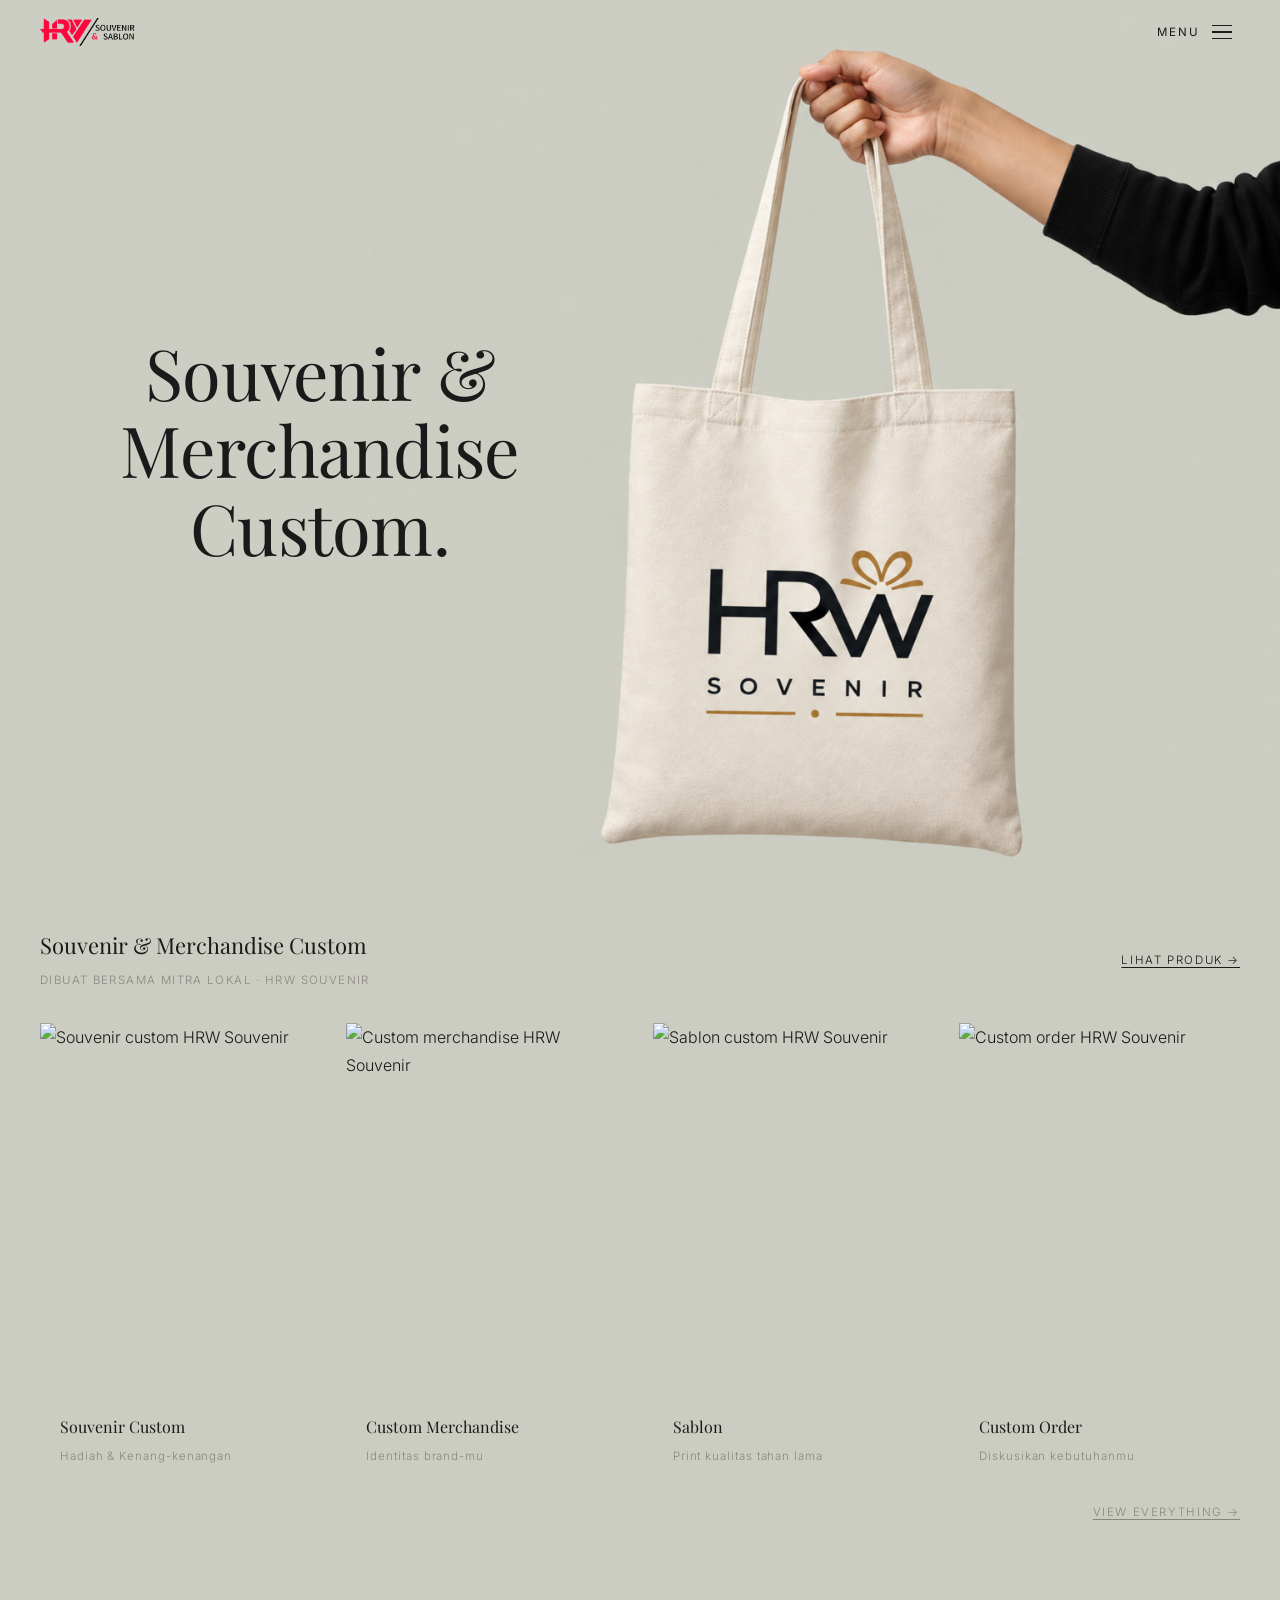
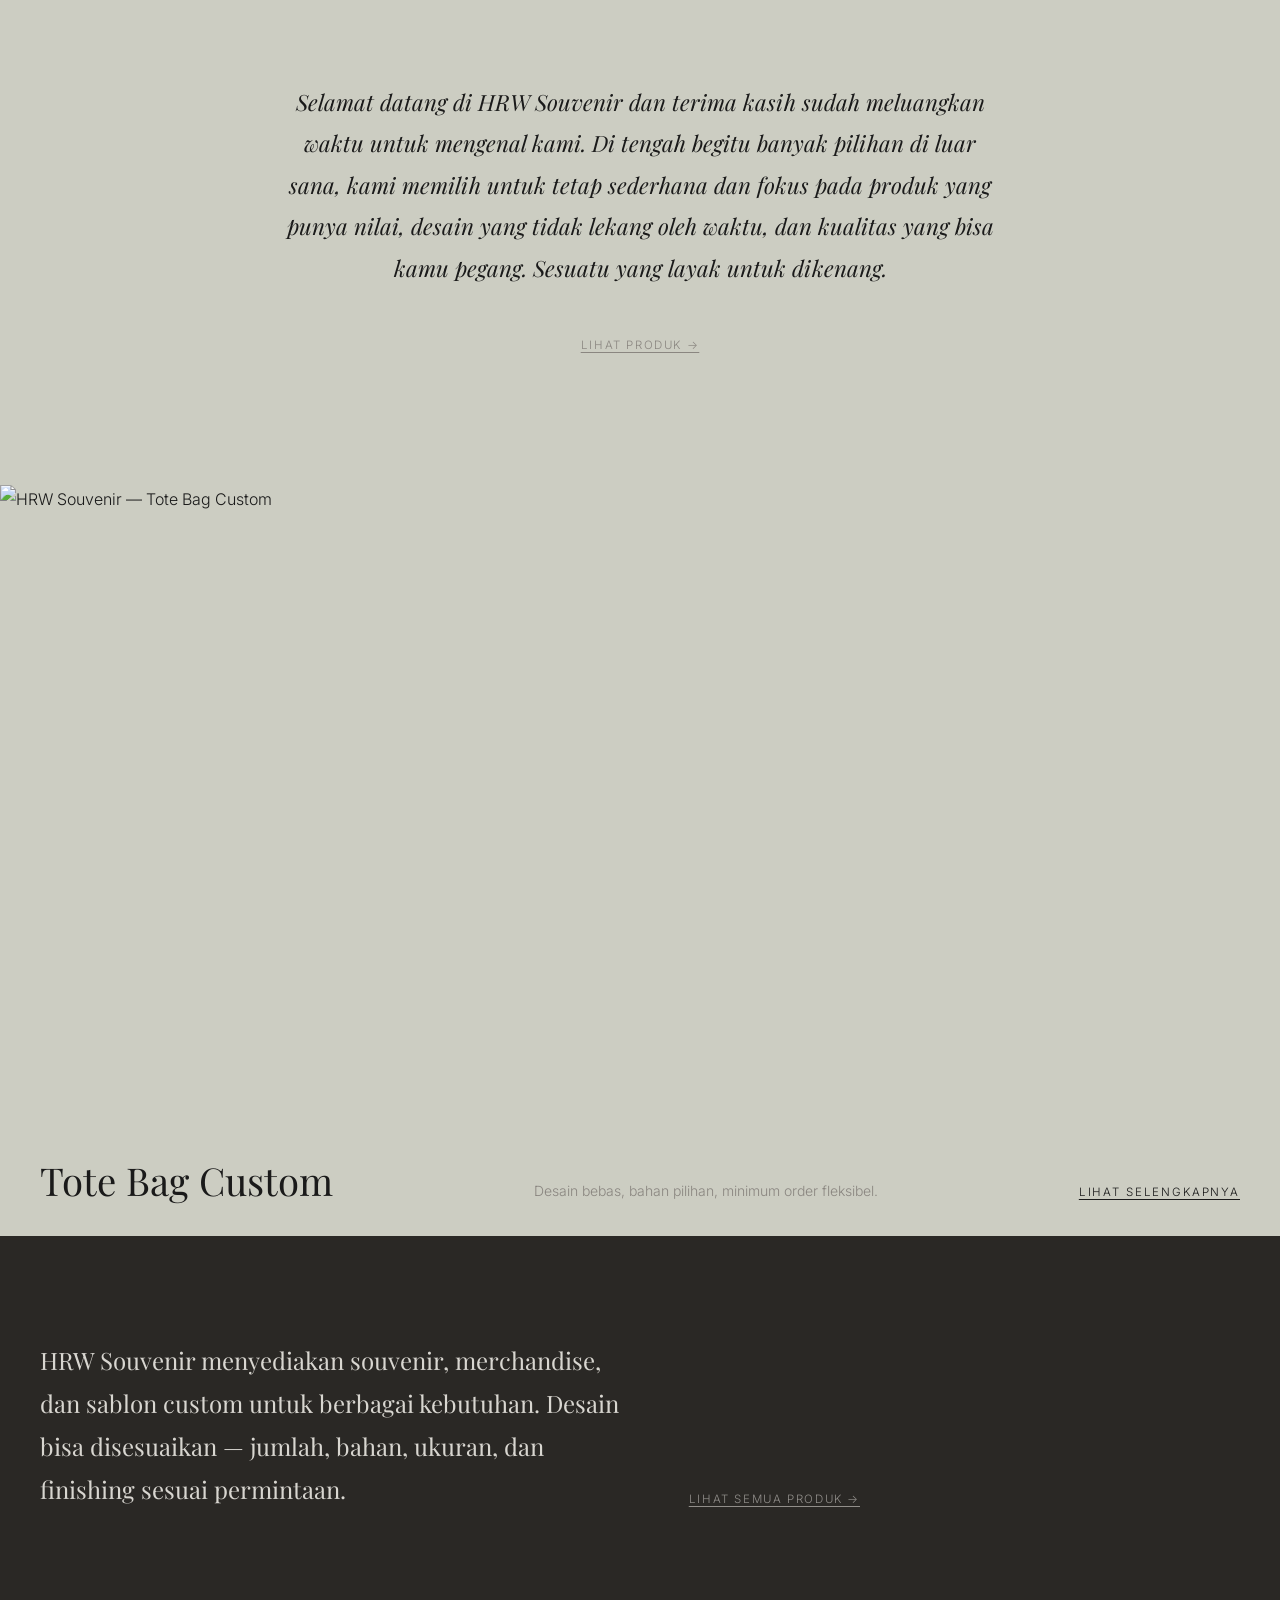
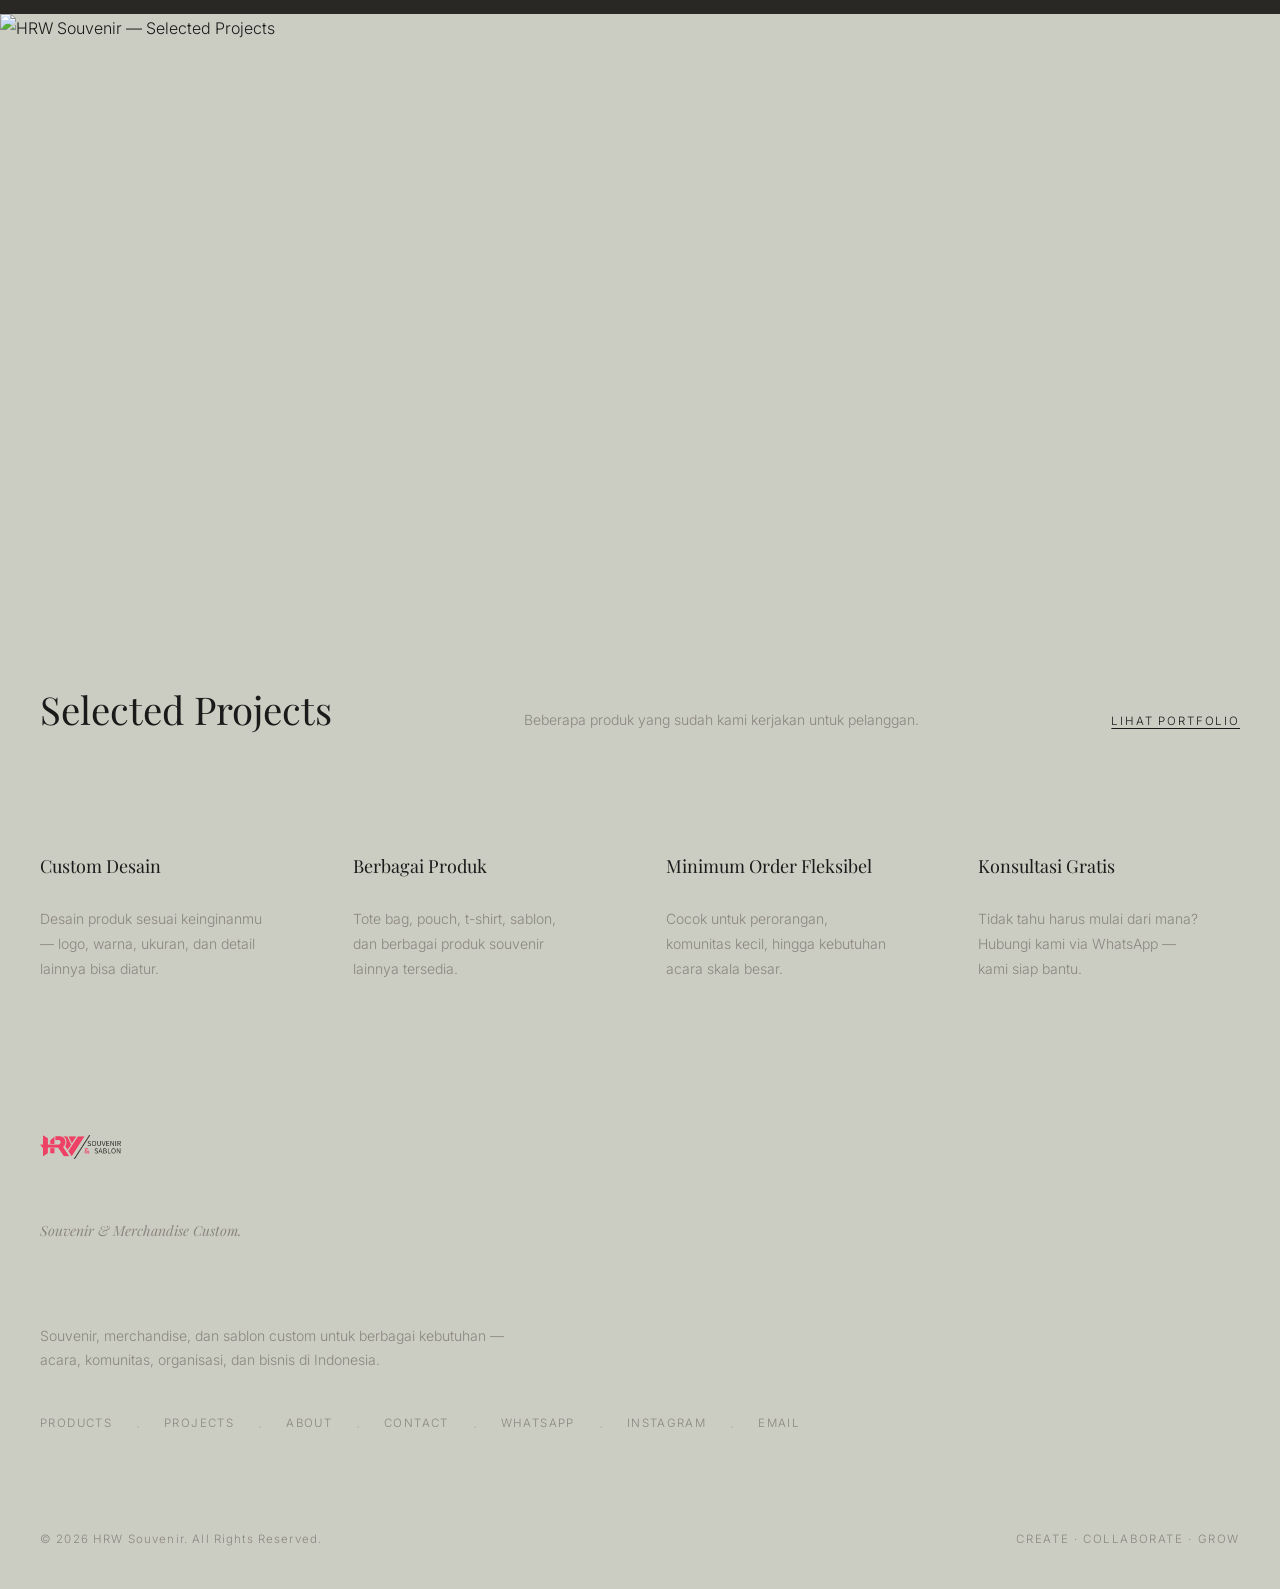
==== index.html @ 1dc8d002 "Initial commit — HRW Souvenir website" ====
﻿<!DOCTYPE html>
<html lang="id">
<head>
  <meta charset="UTF-8" />
  <meta name="viewport" content="width=device-width, initial-scale=1.0" />
  <title>HRW Souvenir — Dibuat Bersama, Untuk Setiap Cerita</title>
  <meta name="description" content="HRW Souvenir menyediakan souvenir, merchandise, dan sablon custom yang dibuat melalui kolaborasi dengan mitra lokal." />
  <meta property="og:title" content="HRW Souvenir — Dibuat Bersama, Untuk Setiap Cerita" />
  <meta property="og:description" content="Souvenir, merchandise, dan sablon custom yang dibuat melalui kolaborasi dengan mitra lokal." />
  <meta property="og:type" content="website" />
  <link rel="icon" href="./assets/images/logo/logo-lingkaran.png" type="image/png" />
  <link rel="stylesheet" href="./css/style.css" />
</head>
<body>

  <!-- NAVBAR -->
  <nav class="navbar" id="navbar">
    <div class="navbar__inner">
      <a href="./index.html" class="navbar__logo">
        <img src="./assets/images/logo/logo samping.png" alt="HRW Souvenir" />
      </a>
      <button class="navbar__toggle" id="nav-toggle" aria-label="Toggle menu">
        <span class="navbar__toggle-label">Menu</span>
        <span class="navbar__toggle-bars">
          <span></span><span></span><span></span>
        </span>
      </button>
    </div>
  </nav>

  <!-- FULLSCREEN NAV OVERLAY -->
  <div class="nav-overlay" id="nav-overlay">
    <nav class="nav-overlay__links">
      <a href="./pages/products.html" class="nav-overlay__link" data-close>Products</a>
      <a href="./pages/projects.html" class="nav-overlay__link" data-close>Projects</a>
      <a href="./pages/about.html"    class="nav-overlay__link" data-close>About</a>
      <a href="./pages/contact.html"  class="nav-overlay__link" data-close>Contact</a>
    </nav>
    <div class="nav-overlay__meta">
      <a href="https://wa.me/6281234567890" target="_blank" class="nav-overlay__meta-link">WhatsApp</a>
      <a href="https://instagram.com/hrwsouvenir" target="_blank" class="nav-overlay__meta-link">Instagram</a>
      <a href="mailto:hello@hrwsouvenir.com" class="nav-overlay__meta-link">Email</a>
    </div>
  </div>

  <!-- ============================================
       HERO — Gambar full bleed, heading di tengah-kiri vertikal
       ============================================ -->
  <section class="hg-hero">

    <!-- Gambar penuh, tidak ada overlay -->
    <div class="hg-hero__bg">
      <img
        src="./assets/images/products/banner/Instagram story - 1 (1).jpg"
        alt="HRW Souvenir"
        class="hg-hero__bg-img"
        loading="eager"
      />
    </div>

    <!-- Heading di tengah secara vertikal, posisi kiri gambar -->
    <div class="hg-hero__content">
      <h1 class="hg-hero__heading">
        Souvenir &amp;<br />Merchandise<br />Custom.
      </h1>
    </div>

  </section>

  <!-- Caption bar bawah hero -->
  <div class="hg-hero__caption">
    <div class="hg-hero__caption-left">
      <span class="hg-hero__product-name">Souvenir &amp; Merchandise Custom</span>
      <span class="hg-hero__product-sub">Dibuat bersama mitra lokal · HRW Souvenir</span>
    </div>
    <a href="./pages/products.html" class="hg-hero__cta">Lihat Produk →</a>
  </div>

  <!-- ============================================
       PRODUCT STRIP
       ============================================ -->
  <section class="hg-products">

    <a href="./pages/products.html#souvenir" class="hg-product">
      <div class="hg-product__img-wrap">
        <img src="https://images.unsplash.com/photo-1622560480605-d83c853bc5c3?w=800&q=80&auto=format&fit=crop" alt="Souvenir custom HRW Souvenir" class="hg-product__img" loading="lazy" />
      </div>
      <div class="hg-product__info">
        <span class="hg-product__name">Souvenir Custom</span>
        <span class="hg-product__meta">Hadiah &amp; Kenang-kenangan</span>
      </div>
    </a>

    <a href="./pages/products.html#merchandise" class="hg-product">
      <div class="hg-product__img-wrap">
        <img src="https://images.unsplash.com/photo-1591040092219-081ced4f2ac6?w=800&q=80&auto=format&fit=crop" alt="Custom merchandise HRW Souvenir" class="hg-product__img" loading="lazy" />
      </div>
      <div class="hg-product__info">
        <span class="hg-product__name">Custom Merchandise</span>
        <span class="hg-product__meta">Identitas brand-mu</span>
      </div>
    </a>

    <a href="./pages/products.html#sablon" class="hg-product">
      <div class="hg-product__img-wrap">
        <img src="https://images.unsplash.com/photo-1503342217505-b0a15ec3261c?w=800&q=80&auto=format&fit=crop" alt="Sablon custom HRW Souvenir" class="hg-product__img" loading="lazy" />
      </div>
      <div class="hg-product__info">
        <span class="hg-product__name">Sablon</span>
        <span class="hg-product__meta">Print kualitas tahan lama</span>
      </div>
    </a>

    <a href="./pages/products.html#custom" class="hg-product">
      <div class="hg-product__img-wrap">
        <img src="https://images.unsplash.com/photo-1607082348824-0a96f2a4b9da?w=800&q=80&auto=format&fit=crop" alt="Custom order HRW Souvenir" class="hg-product__img" loading="lazy" />
      </div>
      <div class="hg-product__info">
        <span class="hg-product__name">Custom Order</span>
        <span class="hg-product__meta">Diskusikan kebutuhanmu</span>
      </div>
    </a>

  </section>

  <div class="hg-view-all-bar">
    <a href="./pages/products.html" class="hg-view-all-link">View everything →</a>
  </div>

  <section class="hg-welcome">
    <div class="hg-welcome__inner">
      <p class="hg-welcome__text">
        Selamat datang di HRW Souvenir dan terima kasih sudah meluangkan waktu untuk mengenal kami.
        Di tengah begitu banyak pilihan di luar sana, kami memilih untuk tetap sederhana dan fokus pada
        produk yang punya nilai, desain yang tidak lekang oleh waktu, dan kualitas yang bisa kamu pegang.
        Sesuatu yang layak untuk dikenang.
      </p>
      <a href="./pages/products.html" class="hg-welcome__link">Lihat Produk →</a>
    </div>
  </section>

  <!-- ============================================
       FEATURE PRODUCT
       ============================================ -->
  <section class="hg-feature">
    <a href="./pages/products.html" class="hg-feature__link">
      <div class="hg-feature__img-wrap">
        <img src="https://images.unsplash.com/photo-1559056199-641a0ac8b55e?w=1800&q=80&auto=format&fit=crop" alt="HRW Souvenir — Tote Bag Custom" class="hg-feature__img" loading="lazy" />
      </div>
      <div class="hg-feature__body">
        <h2 class="hg-feature__heading">Tote Bag Custom</h2>
        <p class="hg-feature__desc">Desain bebas, bahan pilihan, minimum order fleksibel.</p>
        <span class="hg-feature__cta">LIHAT SELENGKAPNYA</span>
      </div>
    </a>
  </section>

  <!-- ============================================
       BRAND STATEMENT
       ============================================ -->
  <section class="hg-statement">
    <div class="hg-statement__inner">
      <p class="hg-statement__text">
        HRW Souvenir menyediakan souvenir, merchandise, dan sablon custom untuk berbagai kebutuhan.
        Desain bisa disesuaikan — jumlah, bahan, ukuran, dan finishing sesuai permintaan.
      </p>
      <a href="./pages/products.html" class="hg-statement__link">Lihat semua produk →</a>
    </div>
  </section>

  <!-- ============================================
       SECOND FEATURE
       ============================================ -->
  <section class="hg-feature hg-feature--alt">
    <a href="./pages/projects.html" class="hg-feature__link">
      <div class="hg-feature__img-wrap">
        <img src="https://images.unsplash.com/photo-1558618666-fcd25c85cd64?w=1800&q=80&auto=format&fit=crop" alt="HRW Souvenir — Selected Projects" class="hg-feature__img" loading="lazy" />
      </div>
      <div class="hg-feature__body">
        <h2 class="hg-feature__heading">Selected Projects</h2>
        <p class="hg-feature__desc">Beberapa produk yang sudah kami kerjakan untuk pelanggan.</p>
        <span class="hg-feature__cta">LIHAT PORTFOLIO</span>
      </div>
    </a>
  </section>

  <!-- ============================================
       TRUST BAR
       ============================================ -->
  <div class="hg-trust">
    <div class="hg-trust__inner">
      <div class="hg-trust__item">
        <p class="hg-trust__title">Custom Desain</p>
        <p class="hg-trust__desc">Desain produk sesuai keinginanmu — logo, warna, ukuran, dan detail lainnya bisa diatur.</p>
      </div>
      <div class="hg-trust__item">
        <p class="hg-trust__title">Berbagai Produk</p>
        <p class="hg-trust__desc">Tote bag, pouch, t-shirt, sablon, dan berbagai produk souvenir lainnya tersedia.</p>
      </div>
      <div class="hg-trust__item">
        <p class="hg-trust__title">Minimum Order Fleksibel</p>
        <p class="hg-trust__desc">Cocok untuk perorangan, komunitas kecil, hingga kebutuhan acara skala besar.</p>
      </div>
      <div class="hg-trust__item">
        <p class="hg-trust__title">Konsultasi Gratis</p>
        <p class="hg-trust__desc">Tidak tahu harus mulai dari mana? Hubungi kami via WhatsApp — kami siap bantu.</p>
      </div>
    </div>
  </div>

  <!-- ============================================
       FOOTER
       ============================================ -->
  <footer class="footer" id="contact">
    <div class="footer__inner">
      <div class="footer__logo">
        <img src="./assets/images/logo/logo samping.png" alt="HRW Souvenir" />
      </div>
      <p class="footer__tagline">Souvenir &amp; Merchandise Custom.</p>
      <p class="footer__desc">Souvenir, merchandise, dan sablon custom untuk berbagai kebutuhan — acara, komunitas, organisasi, dan bisnis di Indonesia.</p>
      <div class="footer__links">
        <a href="./pages/products.html" class="footer__link">Products</a>
        <span class="footer__sep">·</span>
        <a href="./pages/projects.html" class="footer__link">Projects</a>
        <span class="footer__sep">·</span>
        <a href="./pages/about.html" class="footer__link">About</a>
        <span class="footer__sep">·</span>
        <a href="./pages/contact.html" class="footer__link">Contact</a>
        <span class="footer__sep">·</span>
        <a href="https://wa.me/6281234567890" target="_blank" class="footer__link">WhatsApp</a>
        <span class="footer__sep">·</span>
        <a href="https://instagram.com/hrwsouvenir" target="_blank" class="footer__link">Instagram</a>
        <span class="footer__sep">·</span>
        <a href="mailto:hello@hrwsouvenir.com" class="footer__link">Email</a>
      </div>
      <div class="footer__bottom">
        <p class="footer__copy">© <span id="footer-year">2026</span> HRW Souvenir. All Rights Reserved.</p>
        <p class="footer__essence">Create · Collaborate · Grow</p>
      </div>
    </div>
  </footer>

  <script src="./js/main.js"></script>
</body>
</html>
---- css/style.css ----
﻿/* ============================================
   HRW SOUVENIR — Design System v2.0
   Hardgraft-inspired: Quiet · Editorial · Artisan
   ============================================ */

@import url('https://fonts.googleapis.com/css2?family=Playfair+Display:ital,wght@0,400;0,500;0,600;0,700;1,400;1,500&family=Inter:wght@300;400;500&display=swap');

/* --- Design Tokens --- */
:root {
  --color-bg:        #CCCDC2;
  --color-bg-white:  #CCCDC2;
  --color-dark:      #1A1A1A;
  --color-dark-warm: #2A2825;
  --color-text:      #1A1A1A;
  --color-muted:     #8A8680;
  --color-border:    rgba(26,26,26,0.08);
  --color-border-md: rgba(26,26,26,0.15);
  --color-accent:    #C4A882;

  --font-serif: 'Playfair Display', Georgia, serif;
  --font-sans:  'Inter', system-ui, sans-serif;

  --text-xs:   0.72rem;
  --text-sm:   0.875rem;
  --text-base: 1rem;
  --text-md:   1.125rem;
  --text-lg:   1.375rem;
  --text-xl:   1.75rem;
  --text-2xl:  2.25rem;
  --text-3xl:  3rem;
  --text-4xl:  4rem;
  --text-5xl:  5.5rem;

  --space-2:  0.5rem;
  --space-3:  0.75rem;
  --space-4:  1rem;
  --space-5:  1.25rem;
  --space-6:  1.5rem;
  --space-8:  2rem;
  --space-10: 2.5rem;
  --space-12: 3rem;
  --space-16: 4rem;
  --space-20: 5rem;
  --space-24: 6rem;
  --space-32: 8rem;
  --space-40: 10rem;

  --container: 1280px;
  --container-narrow: 680px;
  --pad: clamp(1.25rem, 4vw, 2.5rem);

  --ease-out: cubic-bezier(0.25, 0.46, 0.45, 0.94);
  --navbar-h: 64px;
}

/* --- Reset --- */
*, *::before, *::after { margin:0; padding:0; box-sizing:border-box; }

html {
  font-size: 16px;
  scroll-behavior: smooth;
  -webkit-font-smoothing: antialiased;
  -moz-osx-font-smoothing: grayscale;
}

body {
  font-family: var(--font-sans);
  font-weight: 300;
  color: var(--color-text);
  background: var(--color-bg);
  line-height: 1.75;
  overflow-x: hidden;
}

img { max-width:100%; height:auto; display:block; }
a   { text-decoration:none; color:inherit; }
button { font-family:var(--font-sans); cursor:pointer; border:none; background:none; outline:none; }
ul,ol { list-style:none; }

/* ============================================
   NAVBAR
   ============================================ */
.navbar {
  position: fixed;
  top: 0; left: 0; right: 0;
  height: var(--navbar-h);
  z-index: 1000;
  display: flex;
  align-items: center;
  padding: 0 var(--pad);
  mix-blend-mode: normal;
}

.navbar__inner {
  display: flex;
  align-items: center;
  justify-content: space-between;
  width: 100%;
  max-width: var(--container);
  margin: 0 auto;
}

.navbar__logo img {
  height: 28px;
  width: auto;
  display: block;
}

/* right side: menu toggle text */
.navbar__toggle {
  font-family: var(--font-sans);
  font-size: var(--text-xs);
  font-weight: 400;
  letter-spacing: 0.18em;
  text-transform: uppercase;
  color: var(--color-dark);
  display: flex;
  align-items: center;
  gap: var(--space-3);
  cursor: pointer;
  background: none;
  border: none;
  padding: var(--space-2);
  transition: opacity 0.2s ease;
}
.navbar__toggle:hover { opacity: 0.55; }

.navbar__toggle-bars {
  display: flex;
  flex-direction: column;
  gap: 5px;
}
.navbar__toggle-bars span {
  display: block;
  width: 20px;
  height: 1.5px;
  background: var(--color-dark);
  transition: transform 0.35s var(--ease-out), opacity 0.25s ease;
  transform-origin: center;
}
.navbar__toggle.is-active .navbar__toggle-bars span:nth-child(1) {
  transform: translateY(6.5px) rotate(45deg);
}
.navbar__toggle.is-active .navbar__toggle-bars span:nth-child(2) {
  opacity: 0;
}
.navbar__toggle.is-active .navbar__toggle-bars span:nth-child(3) {
  transform: translateY(-6.5px) rotate(-45deg);
}

/* ============================================
   FULLSCREEN MENU OVERLAY
   ============================================ */
.nav-overlay {
  position: fixed;
  inset: 0;
  background: var(--color-bg);
  z-index: 999;
  display: flex;
  flex-direction: column;
  align-items: flex-start;
  justify-content: center;
  padding: var(--space-32) var(--pad);
  opacity: 0;
  pointer-events: none;
  transition: opacity 0.4s var(--ease-out);
}
.nav-overlay.is-open {
  opacity: 1;
  pointer-events: all;
}

.nav-overlay__links {
  display: flex;
  flex-direction: column;
  gap: var(--space-6);
  margin-bottom: var(--space-16);
}

.nav-overlay__link {
  font-family: var(--font-serif);
  font-size: clamp(2rem, 5vw, 3.5rem);
  font-weight: 400;
  color: var(--color-dark);
  line-height: 1.1;
  transition: opacity 0.2s ease;
}
.nav-overlay__link:hover { opacity: 0.45; }

.nav-overlay__meta {
  display: flex;
  gap: var(--space-8);
}
.nav-overlay__meta-link {
  font-size: var(--text-xs);
  letter-spacing: 0.12em;
  text-transform: uppercase;
  color: var(--color-muted);
  transition: color 0.2s ease;
}
.nav-overlay__meta-link:hover { color: var(--color-dark); }

/* ============================================
   HERO
   ============================================ */
.hero {
  position: relative;
  width: 100%;
  padding-top: var(--navbar-h);
}

.hero__media {
  position: relative;
  width: 100%;
  height: calc(100vh - var(--navbar-h));
  min-height: 520px;
  overflow: hidden;
}

.hero__video,
.hero__img {
  width: 100%;
  height: 100%;
  object-fit: cover;
  object-position: center;
  display: block;
}

/* caption row below image */
.hero__caption {
  display: flex;
  align-items: baseline;
  justify-content: space-between;
  padding: var(--space-5) var(--pad) var(--space-6);
  border-bottom: 1px solid var(--color-border);
}

.hero__caption-left {
  display: flex;
  flex-direction: column;
  gap: var(--space-2);
}

.hero__product-name {
  font-family: var(--font-serif);
  font-size: var(--text-lg);
  font-weight: 400;
  color: var(--color-dark);
  line-height: 1.2;
}

.hero__product-sub {
  font-size: var(--text-xs);
  letter-spacing: 0.14em;
  text-transform: uppercase;
  color: var(--color-muted);
}

.hero__caption-right {
  font-size: var(--text-xs);
  letter-spacing: 0.12em;
  text-transform: uppercase;
  color: var(--color-muted);
}

.hero__scroll {
  display: flex;
  align-items: center;
  gap: var(--space-3);
  padding: var(--space-5) var(--pad);
  font-size: var(--text-xs);
  letter-spacing: 0.14em;
  text-transform: uppercase;
  color: var(--color-muted);
}

.hero__scroll-line {
  display: block;
  width: 40px;
  height: 1px;
  background: var(--color-muted);
}

/* ============================================
   BRAND INTRO
   ============================================ */
.brand-intro {
  padding: clamp(5rem, 12vw, 10rem) var(--pad);
  background: var(--color-bg);
}

.brand-intro__inner {
  max-width: var(--container-narrow);
  margin: 0 auto;
  text-align: center;
}

.brand-intro__quote {
  font-family: var(--font-serif);
  font-style: italic;
  font-size: clamp(1.25rem, 2.5vw, 1.75rem);
  font-weight: 400;
  color: var(--color-dark);
  line-height: 1.7;
  margin-bottom: var(--space-10);
}

.brand-intro__source {
  font-size: var(--text-xs);
  letter-spacing: 0.16em;
  text-transform: uppercase;
  color: var(--color-muted);
}

/* ============================================
   WORKS — EDITORIAL PRODUCT GRID
   ============================================ */
.works {
  background: var(--color-bg);
}

.works__header {
  padding: 0 var(--pad) var(--space-12);
  display: flex;
  align-items: baseline;
  justify-content: space-between;
  
  margin-bottom: var(--space-2);
}

.works__label {
  font-size: var(--text-xs);
  letter-spacing: 0.16em;
  text-transform: uppercase;
  color: var(--color-muted);
}

.works__count {
  font-size: var(--text-xs);
  letter-spacing: 0.1em;
  color: var(--color-muted);
}

/* Full-bleed single item */
.works__item--full {
  position: relative;
  width: 100%;
  overflow: hidden;
}

.works__item--full .works__img-wrap {
  width: 100%;
  aspect-ratio: 16 / 9;
  overflow: hidden;
}

/* Asymmetric 2-col */
.works__split {
  display: grid;
  grid-template-columns: 3fr 2fr;
  border-top: 1px solid var(--color-border);
}

.works__split--reverse {
  grid-template-columns: 2fr 3fr;
}

.works__item--col {
  position: relative;
  overflow: hidden;
  border-right: 1px solid var(--color-border);
}
.works__item--col:last-child { border-right: none; }

.works__item--col .works__img-wrap {
  width: 100%;
  aspect-ratio: 4 / 5;
  overflow: hidden;
}

.works__img {
  width: 100%;
  height: 100%;
  object-fit: cover;
  transition: transform 0.7s var(--ease-out);
}

.works__item--full:hover .works__img,
.works__item--col:hover .works__img {
  transform: scale(1.02);
}

.works__info {
  padding: var(--space-5) var(--pad) var(--space-8);
  display: flex;
  align-items: baseline;
  justify-content: space-between;
  
}

.works__name {
  font-family: var(--font-serif);
  font-size: var(--text-md);
  font-weight: 400;
  color: var(--color-dark);
}

.works__category {
  font-size: var(--text-xs);
  letter-spacing: 0.12em;
  text-transform: uppercase;
  color: var(--color-muted);
}

/* ============================================
   TOGETHER — FULL BLEED STORY
   ============================================ */
.together {
  background: var(--color-bg-white);
}

.together__image {
  width: 100%;
  aspect-ratio: 21 / 9;
  overflow: hidden;
}
.together__image img {
  width: 100%;
  height: 100%;
  object-fit: cover;
}

.together__body {
  padding: clamp(4rem, 8vw, 7rem) var(--pad);
  max-width: 680px;
}

.together__eyebrow {
  font-size: var(--text-xs);
  letter-spacing: 0.16em;
  text-transform: uppercase;
  color: var(--color-muted);
  margin-bottom: var(--space-8);
}

.together__heading {
  font-family: var(--font-serif);
  font-size: clamp(1.75rem, 3.5vw, 2.75rem);
  font-weight: 400;
  line-height: 1.2;
  margin-bottom: var(--space-3);
  color: var(--color-dark);
}

.together__subheading {
  font-family: var(--font-serif);
  font-style: italic;
  font-size: var(--text-lg);
  font-weight: 400;
  color: var(--color-muted);
  margin-bottom: var(--space-8);
}

.together__copy {
  font-size: var(--text-base);
  color: var(--color-muted);
  line-height: 1.85;
  margin-bottom: var(--space-8);
  max-width: 560px;
}

.together__quote {
  font-family: var(--font-serif);
  font-style: italic;
  font-size: var(--text-md);
  color: var(--color-dark);
  padding-left: var(--space-6);
  border-left: 1px solid var(--color-border-md);
}

/* ============================================
   SERVICES
   ============================================ */
.services {
  background: var(--color-bg);
  padding: clamp(4rem, 8vw, 7rem) var(--pad);
}

.services__header {
  margin-bottom: var(--space-16);
}

.services__eyebrow {
  font-size: var(--text-xs);
  letter-spacing: 0.16em;
  text-transform: uppercase;
  color: var(--color-muted);
  margin-bottom: var(--space-5);
  display: block;
}

.services__heading {
  font-family: var(--font-serif);
  font-size: clamp(1.5rem, 3vw, 2.25rem);
  font-weight: 400;
  color: var(--color-dark);
}

.services__list {
  display: grid;
  grid-template-columns: 1fr 1fr;
  border-top: 1px solid var(--color-border);
}

.service-item {
  padding: var(--space-10) var(--space-8);
  border-bottom: 1px solid var(--color-border);
  border-right: 1px solid var(--color-border);
  transition: background 0.3s ease;
  cursor: default;
}
.service-item:nth-child(even) { border-right: none; }
.service-item:hover { background: var(--color-bg-white); }

.service-item__num {
  font-size: var(--text-xs);
  letter-spacing: 0.1em;
  color: var(--color-muted);
  margin-bottom: var(--space-6);
}

.service-item__name {
  font-family: var(--font-serif);
  font-size: var(--text-xl);
  font-weight: 400;
  color: var(--color-dark);
  margin-bottom: var(--space-4);
  line-height: 1.2;
}

.service-item__desc {
  font-size: var(--text-sm);
  color: var(--color-muted);
  line-height: 1.8;
  margin-bottom: var(--space-8);
  max-width: 340px;
}

.service-item__link {
  font-size: var(--text-xs);
  letter-spacing: 0.12em;
  text-transform: uppercase;
  color: var(--color-dark);
  display: inline-flex;
  align-items: center;
  gap: var(--space-3);
  border-bottom: 1px solid var(--color-border-md);
  padding-bottom: 2px;
  transition: opacity 0.2s ease;
}
.service-item__link:hover { opacity: 0.5; }

/* ============================================
   PROCESS
   ============================================ */
.process {
  background: var(--color-dark-warm);
  padding: clamp(4rem, 8vw, 7rem) var(--pad);
}

.process__eyebrow {
  font-size: var(--text-xs);
  letter-spacing: 0.16em;
  text-transform: uppercase;
  color: rgba(255,255,255,0.35);
  display: block;
  margin-bottom: var(--space-12);
}

.process__steps {
  display: flex;
  align-items: baseline;
  gap: var(--space-4);
  flex-wrap: wrap;
}

.process__step {
  display: flex;
  align-items: baseline;
  gap: var(--space-3);
  color: rgba(255,255,255,0.9);
}

.process__step-name {
  font-family: var(--font-serif);
  font-size: clamp(1rem, 2.5vw, 1.5rem);
  font-weight: 400;
}

.process__step-num {
  font-size: var(--text-xs);
  color: rgba(255,255,255,0.35);
  letter-spacing: 0.08em;
}

.process__sep {
  color: rgba(255,255,255,0.2);
  font-size: var(--text-md);
  line-height: 1;
  flex-shrink: 0;
}

.process__desc-row {
  margin-top: var(--space-12);
  display: grid;
  grid-template-columns: repeat(5, 1fr);
  gap: var(--space-4);
  border-top: 1px solid rgba(255,255,255,0.08);
  padding-top: var(--space-10);
}

.process__desc-item {
  font-size: var(--text-xs);
  color: rgba(255,255,255,0.4);
  line-height: 1.7;
}

/* ============================================
   PROJECTS
   ============================================ */
.projects {
  background: var(--color-bg);
  padding: clamp(4rem, 8vw, 7rem) var(--pad);
}

.projects__header {
  display: flex;
  align-items: baseline;
  justify-content: space-between;
  margin-bottom: var(--space-12);
  padding-bottom: var(--space-8);
  border-bottom: 1px solid var(--color-border);
}

.projects__label {
  font-size: var(--text-xs);
  letter-spacing: 0.16em;
  text-transform: uppercase;
  color: var(--color-muted);
}

.projects__grid {
  display: grid;
  grid-template-columns: 1fr 1fr;
  gap: 1px;
  background: var(--color-border);
}

.project-card {
  background: var(--color-bg);
  overflow: hidden;
  cursor: pointer;
}

.project-card__img-wrap {
  width: 100%;
  aspect-ratio: 4 / 3;
  overflow: hidden;
}

.project-card__img {
  width: 100%;
  height: 100%;
  object-fit: cover;
  transition: transform 0.7s var(--ease-out);
}
.project-card:hover .project-card__img { transform: scale(1.02); }

.project-card__info {
  padding: var(--space-5) var(--space-6);
  display: flex;
  justify-content: space-between;
  align-items: flex-end;
}

.project-card__name {
  font-family: var(--font-serif);
  font-size: var(--text-base);
  font-weight: 400;
  color: var(--color-dark);
  margin-bottom: var(--space-2);
}

.project-card__meta {
  font-size: var(--text-xs);
  letter-spacing: 0.08em;
  color: var(--color-muted);
}

.project-card__year {
  font-size: var(--text-xs);
  letter-spacing: 0.1em;
  color: var(--color-muted);
  flex-shrink: 0;
}

/* ============================================
   ABOUT
   ============================================ */
.about {
  background: var(--color-bg-white);
  padding: clamp(4rem, 8vw, 7rem) var(--pad);
}

.about__inner {
  display: grid;
  grid-template-columns: 1fr 1fr;
  gap: clamp(3rem, 6vw, 6rem);
  align-items: start;
}

.about__img-wrap {
  width: 100%;
  aspect-ratio: 3 / 4;
  overflow: hidden;
  position: sticky;
  top: calc(var(--navbar-h) + 2rem);
}
.about__img-wrap img {
  width: 100%;
  height: 100%;
  object-fit: cover;
}

.about__eyebrow {
  font-size: var(--text-xs);
  letter-spacing: 0.16em;
  text-transform: uppercase;
  color: var(--color-muted);
  display: block;
  margin-bottom: var(--space-8);
}

.about__heading {
  font-family: var(--font-serif);
  font-size: clamp(1.75rem, 3.5vw, 2.75rem);
  font-weight: 400;
  color: var(--color-dark);
  line-height: 1.2;
  margin-bottom: var(--space-10);
}

.about__copy {
  font-size: var(--text-base);
  color: var(--color-muted);
  line-height: 1.85;
  margin-bottom: var(--space-6);
  max-width: 520px;
}

.about__vision-label {
  font-size: var(--text-xs);
  letter-spacing: 0.14em;
  text-transform: uppercase;
  color: var(--color-accent);
  display: block;
  margin-top: var(--space-12);
  margin-bottom: var(--space-4);
}

.about__vision {
  font-family: var(--font-serif);
  font-style: italic;
  font-size: var(--text-md);
  color: var(--color-dark);
  line-height: 1.65;
  padding-left: var(--space-6);
  border-left: 1px solid var(--color-border-md);
  max-width: 480px;
  margin-bottom: var(--space-12);
}

.about__values {
  display: flex;
  gap: var(--space-8);
  flex-wrap: wrap;
  padding-top: var(--space-8);
  border-top: 1px solid var(--color-border);
}

.about__value {
  font-size: var(--text-xs);
  letter-spacing: 0.12em;
  text-transform: uppercase;
  color: var(--color-muted);
}

/* ============================================
   CTA SECTION
   ============================================ */
.cta-section {
  background: var(--color-dark-warm);
  padding: clamp(6rem, 14vw, 12rem) var(--pad);
}

.cta-section__inner {
  max-width: 820px;
}

.cta-section__heading {
  font-family: var(--font-serif);
  font-size: clamp(2.5rem, 6vw, 5rem);
  font-weight: 400;
  color: rgba(247,244,239,0.95);
  line-height: 1.1;
  margin-bottom: var(--space-8);
}

.cta-section__copy {
  font-size: var(--text-base);
  color: rgba(247,244,239,0.5);
  line-height: 1.8;
  max-width: 480px;
  margin-bottom: var(--space-12);
}

.cta-section__link {
  display: inline-flex;
  align-items: center;
  gap: var(--space-4);
  font-size: var(--text-sm);
  letter-spacing: 0.12em;
  text-transform: uppercase;
  color: rgba(247,244,239,0.9);
  border-bottom: 1px solid rgba(247,244,239,0.3);
  padding-bottom: var(--space-2);
  transition: opacity 0.2s ease, border-color 0.2s ease;
}
.cta-section__link:hover {
  opacity: 0.6;
  border-color: rgba(247,244,239,0.1);
}

.cta-section__link-arrow {
  font-size: 1.1em;
}

/* ============================================
   FOOTER
   ============================================ */
.footer {
  background: var(--color-bg);
  padding: var(--space-16) var(--pad) var(--space-10);
  
}

.footer__inner {
  max-width: var(--container);
  margin: 0 auto;
  display: flex;
  flex-direction: column;
  gap: var(--space-10);
}

.footer__logo img {
  height: 24px;
  width: auto;
  margin-bottom: var(--space-5);
  opacity: 0.7;
}

.footer__tagline {
  font-family: var(--font-serif);
  font-style: italic;
  font-size: var(--text-sm);
  color: var(--color-muted);
  margin-bottom: var(--space-10);
}

.footer__links {
  display: flex;
  gap: var(--space-6);
  flex-wrap: wrap;
  margin-bottom: var(--space-10);
}

.footer__link {
  font-size: var(--text-xs);
  letter-spacing: 0.12em;
  text-transform: uppercase;
  color: var(--color-muted);
  transition: color 0.2s ease;
}
.footer__link:hover { color: var(--color-dark); }

.footer__sep {
  color: var(--color-border-md);
}

.footer__bottom {
  display: flex;
  align-items: center;
  justify-content: space-between;
  padding-top: var(--space-8);
  
  flex-wrap: wrap;
  gap: var(--space-4);
}

.footer__copy {
  font-size: var(--text-xs);
  letter-spacing: 0.1em;
  color: var(--color-muted);
}

.footer__essence {
  font-size: var(--text-xs);
  letter-spacing: 0.14em;
  text-transform: uppercase;
  color: var(--color-muted);
}

/* ============================================
   TRUST BAR (like Hardgraft's flag badges)
   ============================================ */
.trust-bar {
  background: var(--color-bg-white);
  border-top: 1px solid var(--color-border);
  border-bottom: 1px solid var(--color-border);
  padding: var(--space-8) var(--pad);
}

.trust-bar__inner {
  max-width: var(--container);
  margin: 0 auto;
  display: grid;
  grid-template-columns: repeat(4, 1fr);
  gap: var(--space-8);
}

.trust-item {
  display: flex;
  flex-direction: column;
  gap: var(--space-3);
}

.trust-item__title {
  font-family: var(--font-serif);
  font-size: var(--text-sm);
  font-weight: 400;
  color: var(--color-dark);
  line-height: 1.3;
}

.trust-item__desc {
  font-size: var(--text-xs);
  color: var(--color-muted);
  line-height: 1.7;
}

/* ============================================
   RESPONSIVE
   ============================================ */
@media (max-width: 1024px) {
  .works__split {
    grid-template-columns: 1fr 1fr;
  }
  .works__split--reverse {
    grid-template-columns: 1fr 1fr;
  }
  .process__desc-row {
    grid-template-columns: repeat(3, 1fr);
  }
  .trust-bar__inner {
    grid-template-columns: repeat(2, 1fr);
  }
}

@media (max-width: 768px) {
  :root { --navbar-h: 56px; }

  .works__item--full .works__img-wrap { aspect-ratio: 4 / 3; }
  .works__split,
  .works__split--reverse { grid-template-columns: 1fr; }
  .works__item--col { border-right: none; border-bottom: 1px solid var(--color-border); }
  .works__item--col .works__img-wrap { aspect-ratio: 3 / 2; }

  .together__image { aspect-ratio: 4 / 3; }

  .services__list { grid-template-columns: 1fr; }
  .service-item { border-right: none; }
  .service-item:nth-child(even) { border-right: none; }

  .process__steps { flex-direction: column; gap: var(--space-5); }
  .process__sep { display: none; }
  .process__desc-row { grid-template-columns: 1fr 1fr; }

  .projects__grid { grid-template-columns: 1fr; }

  .about__inner { grid-template-columns: 1fr; }
  .about__img-wrap {
    aspect-ratio: 3 / 2;
    position: relative;
    top: auto;
  }
  .about__values { gap: var(--space-5); }

  .footer__links { gap: var(--space-4); }
  .footer__bottom { flex-direction: column; align-items: flex-start; }

  .trust-bar__inner { grid-template-columns: 1fr 1fr; gap: var(--space-6); }
}

@media (max-width: 480px) {
  .process__desc-row { grid-template-columns: 1fr; }
  .trust-bar__inner { grid-template-columns: 1fr; }
  .projects__header { flex-direction: column; gap: var(--space-3); }
}

/* ============================================
   PAGE HEADER — dipakai di semua halaman dalam
   ============================================ */
.page-header {
  padding-top: var(--navbar-h);
  background: var(--color-bg);
}

.page-header__inner {
  padding: clamp(4rem, 10vw, 8rem) var(--pad) clamp(3rem, 6vw, 5rem);
  border-bottom: 1px solid var(--color-border);
}

.page-header__eyebrow {
  display: block;
  font-size: var(--text-xs);
  letter-spacing: 0.16em;
  text-transform: uppercase;
  color: var(--color-muted);
  margin-bottom: var(--space-5);
}

.page-header__title {
  font-family: var(--font-serif);
  font-size: clamp(2.5rem, 6vw, 4.5rem);
  font-weight: 400;
  color: var(--color-dark);
  line-height: 1.1;
  margin-bottom: var(--space-5);
}

.page-header__desc {
  font-size: var(--text-base);
  color: var(--color-muted);
  max-width: 520px;
  line-height: 1.8;
}

/* Generic page text link */
.page-link {
  display: inline-flex;
  align-items: center;
  gap: var(--space-3);
  font-size: var(--text-xs);
  letter-spacing: 0.12em;
  text-transform: uppercase;
  color: var(--color-dark);
  border-bottom: 1px solid var(--color-border-md);
  padding-bottom: 2px;
  transition: opacity 0.2s ease;
}
.page-link:hover { opacity: 0.5; }

/* Active nav link */
.nav-overlay__link--active {
  opacity: 0.35;
  pointer-events: none;
}

/* ============================================
   WORKS — VIEW ALL LINK
   ============================================ */
.works__view-all {
  padding: var(--space-10) var(--pad);
  border-top: 1px solid var(--color-border);
  display: flex;
  justify-content: flex-end;
}

.works__view-link {
  font-size: var(--text-xs);
  letter-spacing: 0.12em;
  text-transform: uppercase;
  color: var(--color-muted);
  display: inline-flex;
  align-items: center;
  gap: var(--space-3);
  transition: color 0.2s ease;
}
.works__view-link:hover { color: var(--color-dark); }

/* ============================================
   PRODUCTS PAGE
   ============================================ */
.product-section {
  padding-bottom: var(--space-20);
}

.product-category {
  padding: clamp(3rem, 6vw, 5rem) var(--pad);
}

.product-category__header {
  display: flex;
  align-items: flex-start;
  gap: var(--space-6);
  margin-bottom: var(--space-10);
  padding-bottom: var(--space-8);
  border-bottom: 1px solid var(--color-border);
}

.product-category__num {
  font-size: var(--text-xs);
  letter-spacing: 0.1em;
  color: var(--color-muted);
  flex-shrink: 0;
  padding-top: 4px;
}

.product-category__name {
  font-family: var(--font-serif);
  font-size: clamp(1.5rem, 3vw, 2.25rem);
  font-weight: 400;
  color: var(--color-dark);
  margin-bottom: var(--space-2);
}

.product-category__tagline {
  font-family: var(--font-serif);
  font-style: italic;
  font-size: var(--text-base);
  color: var(--color-muted);
}

.product-category__body {
  display: grid;
  grid-template-columns: 1fr 1fr;
  gap: clamp(2rem, 4vw, 4rem);
  align-items: start;
}

.product-grid {
  display: grid;
  grid-template-columns: 1fr 1fr;
  gap: 1px;
  background: var(--color-border);
}

.product-item {
  background: var(--color-bg);
  overflow: hidden;
}

.product-item__img-wrap {
  width: 100%;
  aspect-ratio: 3 / 4;
  overflow: hidden;
}

.product-item__img {
  width: 100%;
  height: 100%;
  object-fit: cover;
  transition: transform 0.7s var(--ease-out);
}
.product-item:hover .product-item__img { transform: scale(1.02); }

.product-item__info {
  padding: var(--space-4) var(--space-4) var(--space-5);
}

.product-item__name {
  font-family: var(--font-serif);
  font-size: var(--text-base);
  font-weight: 400;
  color: var(--color-dark);
  margin-bottom: var(--space-2);
}

.product-item__meta {
  font-size: var(--text-xs);
  letter-spacing: 0.08em;
  color: var(--color-muted);
}

.product-category__desc {
  font-size: var(--text-base);
  color: var(--color-muted);
  line-height: 1.85;
  margin-bottom: var(--space-8);
}

.product-divider {
  height: 1px;
  background: var(--color-border);
  margin: 0 var(--pad);
}

/* ============================================
   PROJECTS PAGE
   ============================================ */
.projects-page {
  padding-bottom: var(--space-20);
}

.project-feature {
  margin-bottom: 1px;
}

.project-feature__img-wrap {
  width: 100%;
  aspect-ratio: 16 / 7;
  overflow: hidden;
}

.project-feature__img {
  width: 100%;
  height: 100%;
  object-fit: cover;
  transition: transform 0.7s var(--ease-out);
}
.project-feature:hover .project-feature__img { transform: scale(1.01); }

.project-feature__info {
  display: flex;
  gap: var(--space-6);
  align-items: flex-start;
  padding: var(--space-8) var(--pad) var(--space-12);
  border-bottom: 1px solid var(--color-border);
}

.project-feature__num {
  font-size: var(--text-xs);
  letter-spacing: 0.1em;
  color: var(--color-muted);
  flex-shrink: 0;
  padding-top: 3px;
}

.project-feature__name {
  font-family: var(--font-serif);
  font-size: clamp(1.25rem, 2.5vw, 1.75rem);
  font-weight: 400;
  color: var(--color-dark);
  margin-bottom: var(--space-2);
}

.project-feature__meta {
  font-size: var(--text-xs);
  letter-spacing: 0.1em;
  text-transform: uppercase;
  color: var(--color-muted);
  margin-bottom: var(--space-4);
}

.project-feature__desc {
  font-size: var(--text-sm);
  color: var(--color-muted);
  line-height: 1.8;
  max-width: 480px;
}

.projects-page__grid {
  padding: var(--space-2) var(--pad);
  display: grid;
  grid-template-columns: 1fr 1fr;
  gap: 1px;
  background: var(--color-border);
}

/* ============================================
   ABOUT PAGE
   ============================================ */
.about-story {
  background: var(--color-dark-warm);
  padding: clamp(5rem, 10vw, 9rem) var(--pad);
}

.about-story__inner {
  max-width: 720px;
  margin: 0 auto;
  text-align: center;
}

.about-story__quote {
  font-family: var(--font-serif);
  font-style: italic;
  font-size: clamp(1.5rem, 3vw, 2.25rem);
  font-weight: 400;
  color: rgba(247,244,239,0.9);
  line-height: 1.6;
}

.about-essence {
  background: var(--color-bg);
  padding: clamp(4rem, 8vw, 7rem) var(--pad);
  border-top: 1px solid var(--color-border);
}

.about-essence__inner {
  display: grid;
  grid-template-columns: repeat(3, 1fr);
  gap: var(--space-8);
}

.about-essence__word {
  display: block;
  font-family: var(--font-serif);
  font-size: clamp(1.5rem, 3vw, 2rem);
  font-weight: 400;
  color: var(--color-dark);
  margin-bottom: var(--space-5);
}

.about-essence__desc {
  font-size: var(--text-sm);
  color: var(--color-muted);
  line-height: 1.8;
}

/* ============================================
   CONTACT PAGE
   ============================================ */
.contact-page {
  padding-top: var(--navbar-h);
  min-height: 100vh;
  display: flex;
  flex-direction: column;
}

.contact-page__header {
  padding: clamp(4rem, 10vw, 8rem) var(--pad) clamp(3rem, 6vw, 5rem);
  border-bottom: 1px solid var(--color-border);
}

.contact-page__title {
  font-family: var(--font-serif);
  font-size: clamp(2.5rem, 6vw, 4.5rem);
  font-weight: 400;
  color: var(--color-dark);
  line-height: 1.1;
  margin: var(--space-5) 0;
}

.contact-page__sub {
  font-size: var(--text-base);
  color: var(--color-muted);
  max-width: 460px;
  line-height: 1.8;
}

.contact-page__body {
  display: grid;
  grid-template-columns: 1fr 1fr;
  flex: 1;
}

.contact-primary {
  padding: clamp(3rem, 6vw, 5rem) var(--pad);
  border-right: 1px solid var(--color-border);
  border-bottom: 1px solid var(--color-border);
  display: flex;
  align-items: flex-start;
}

.contact-cta-block {
  display: flex;
  flex-direction: column;
  gap: var(--space-3);
  transition: opacity 0.2s ease;
}
.contact-cta-block:hover { opacity: 0.6; }

.contact-cta-block__label {
  font-size: var(--text-xs);
  letter-spacing: 0.16em;
  text-transform: uppercase;
  color: var(--color-muted);
}

.contact-cta-block__text {
  font-family: var(--font-serif);
  font-size: clamp(1.5rem, 3vw, 2.25rem);
  font-weight: 400;
  color: var(--color-dark);
  line-height: 1.2;
}

.contact-cta-block__sub {
  font-size: var(--text-xs);
  color: var(--color-muted);
  letter-spacing: 0.04em;
}

.contact-info {
  padding: clamp(3rem, 6vw, 5rem) var(--pad);
  border-bottom: 1px solid var(--color-border);
  display: flex;
  flex-direction: column;
  gap: var(--space-8);
}

.contact-info__item {
  display: flex;
  flex-direction: column;
  gap: var(--space-2);
}

.contact-info__label {
  font-size: var(--text-xs);
  letter-spacing: 0.14em;
  text-transform: uppercase;
  color: var(--color-muted);
}

.contact-info__value {
  font-size: var(--text-base);
  color: var(--color-dark);
  transition: opacity 0.2s ease;
}
a.contact-info__value:hover { opacity: 0.5; }

.contact-order-info {
  padding: clamp(3rem, 6vw, 5rem) var(--pad);
  grid-column: 1 / -1;
  border-top: 1px solid var(--color-border);
}

.contact-order-info__heading {
  font-family: var(--font-serif);
  font-size: var(--text-xl);
  font-weight: 400;
  color: var(--color-dark);
  margin-bottom: var(--space-10);
}

.contact-order-info__list {
  display: grid;
  grid-template-columns: repeat(4, 1fr);
  gap: var(--space-8);
}

.contact-order-info__item {
  display: flex;
  flex-direction: column;
  gap: var(--space-4);
}

.contact-order-info__num {
  font-size: var(--text-xs);
  letter-spacing: 0.1em;
  color: var(--color-muted);
}

.contact-order-info__title {
  font-family: var(--font-serif);
  font-size: var(--text-md);
  font-weight: 400;
  color: var(--color-dark);
}

.contact-order-info__desc {
  font-size: var(--text-sm);
  color: var(--color-muted);
  line-height: 1.7;
}

/* ============================================
   RESPONSIVE — inner pages
   ============================================ */
@media (max-width: 768px) {
  .product-category__body { grid-template-columns: 1fr; }
  .product-grid { grid-template-columns: 1fr 1fr; }

  .projects-page__grid { grid-template-columns: 1fr; padding: var(--space-2) 0; }
  .project-feature__info { flex-direction: column; gap: var(--space-3); }

  .about-essence__inner { grid-template-columns: 1fr; gap: var(--space-10); }

  .contact-page__body { grid-template-columns: 1fr; }
  .contact-primary { border-right: none; }
  .contact-order-info__list { grid-template-columns: 1fr 1fr; }
}

@media (max-width: 480px) {
  .product-grid { grid-template-columns: 1fr; }
  .contact-order-info__list { grid-template-columns: 1fr; }
}

/* ============================================
   HARDGRAFT-STYLE HOMEPAGE LAYOUT
   hg- prefix = homepage specific components
   ============================================ */

/* ============================================
   HERO — Full bleed, heading tengah-kiri vertikal
   ============================================ */
.hg-hero {
  position: relative;
  width: 100%;
  height: 100vh;
  min-height: 580px;
  padding-top: var(--navbar-h);
  overflow: hidden;
}

/* Gambar penuh, tidak ada overlay */
.hg-hero__bg {
  position: absolute;
  inset: 0;
  z-index: 0;
}

.hg-hero__bg-img {
  width: 100%;
  height: 100%;
  object-fit: cover;
  object-position: right center;
  display: block;
}

/* Heading di tengah vertikal, posisi 25% dari kiri */
.hg-hero__content {
  position: absolute;
  z-index: 2;
  top: 50%;
  left: 25%;
  transform: translate(-50%, -50%);
  max-width: 480px;
  text-align: center;
}

.hg-hero__heading {
  font-family: var(--font-serif);
  font-size: clamp(2.75rem, 5.5vw, 5rem);
  font-weight: 400;
  color: var(--color-dark);
  line-height: 1.1;
  letter-spacing: -0.01em;
}

/* ============================================
   HG PRODUCTS — 4-col product grid
   Seperti Hardgraft's collection listing
   ============================================ */
.hg-products {
  display: grid;
  grid-template-columns: repeat(4, 1fr);
  border-top: 1px solid var(--color-border);
}

.hg-product {
  display: block;
  overflow: hidden;
  
  background: var(--color-bg);
  transition: background 0.3s ease;
}
.hg-product:last-child { border-right: none; }
.hg-product:hover { background: var(--color-bg-white); }

.hg-product__img-wrap {
  width: 100%;
  aspect-ratio: 3 / 4;
  overflow: hidden;
}

.hg-product__img {
  width: 100%;
  height: 100%;
  object-fit: cover;
  transition: transform 0.7s var(--ease-out);
}
.hg-product:hover .hg-product__img { transform: scale(1.03); }

.hg-product__info {
  padding: var(--space-4) var(--space-5) var(--space-6);
  
}

.hg-product__name {
  display: block;
  font-family: var(--font-serif);
  font-size: var(--text-base);
  font-weight: 400;
  color: var(--color-dark);
  margin-bottom: var(--space-2);
  line-height: 1.3;
}

.hg-product__meta {
  display: block;
  font-size: var(--text-xs);
  letter-spacing: 0.08em;
  color: var(--color-muted);
}

/* View all bar */
.hg-view-all-bar {
  padding: var(--space-5) var(--pad);
  
  display: flex;
  justify-content: flex-end;
  background: var(--color-bg);
}

.hg-view-all-link {
  font-size: var(--text-xs);
  letter-spacing: 0.14em;
  text-transform: uppercase;
  color: var(--color-muted);
  transition: color 0.2s ease;
}
.hg-view-all-link:hover { color: var(--color-dark); }

/* ============================================
   HG WELCOME — Hardgraft welcome paragraph
   ============================================ */
.hg-welcome {
  background: var(--color-bg);
  padding: clamp(5rem, 10vw, 9rem) var(--pad);
  border-bottom: 1px solid var(--color-border);
}

.hg-welcome__inner {
  max-width: 720px;
  margin: 0 auto;
  text-align: center;
}

.hg-welcome__text {
  font-family: var(--font-serif);
  font-style: italic;
  font-size: clamp(1.05rem, 2vw, 1.4rem);
  font-weight: 400;
  color: var(--color-dark);
  line-height: 1.85;
  margin-bottom: var(--space-10);
}

.hg-welcome__link {
  font-size: var(--text-xs);
  letter-spacing: 0.14em;
  text-transform: uppercase;
  color: var(--color-muted);
  border-bottom: 1px solid var(--color-border-md);
  padding-bottom: 2px;
  transition: color 0.2s ease, border-color 0.2s ease;
}
.hg-welcome__link:hover {
  color: var(--color-dark);
  border-color: var(--color-dark);
}

/* ============================================
   HG FEATURE — single featured product
   Hardgraft "Leather House Holdall" style block
   ============================================ */
.hg-feature {
  background: var(--color-bg-white);
  border-bottom: 1px solid var(--color-border);
}

.hg-feature__link {
  display: block;
}

.hg-feature__img-wrap {
  width: 100%;
  aspect-ratio: 16 / 8;
  overflow: hidden;
}

.hg-feature__img {
  width: 100%;
  height: 100%;
  object-fit: cover;
  object-position: center 40%;
  transition: transform 0.9s var(--ease-out);
}
.hg-feature__link:hover .hg-feature__img { transform: scale(1.02); }

.hg-feature__body {
  padding: clamp(2.5rem, 5vw, 4rem) var(--pad);
  display: flex;
  align-items: baseline;
  justify-content: space-between;
  gap: var(--space-8);
  flex-wrap: wrap;
  
}

.hg-feature__heading {
  font-family: var(--font-serif);
  font-size: clamp(1.5rem, 3vw, 2.5rem);
  font-weight: 400;
  color: var(--color-dark);
  line-height: 1.2;
}

.hg-feature__desc {
  font-size: var(--text-sm);
  color: var(--color-muted);
  max-width: 400px;
  line-height: 1.7;
}

.hg-feature__cta {
  font-size: var(--text-xs);
  letter-spacing: 0.16em;
  text-transform: uppercase;
  color: var(--color-dark);
  border-bottom: 1px solid var(--color-border-md);
  padding-bottom: 2px;
  flex-shrink: 0;
  transition: opacity 0.2s ease;
}
.hg-feature__link:hover .hg-feature__cta { opacity: 0.45; }

/* Alt bg for second feature */
.hg-feature--alt {
  background: var(--color-bg);
}

/* ============================================
   HG STATEMENT — Hardgraft materials copy block
   ============================================ */
.hg-statement {
  background: var(--color-dark-warm);
  padding: clamp(4rem, 8vw, 7rem) var(--pad);
  border-bottom: 1px solid rgba(255,255,255,0.06);
}

.hg-statement__inner {
  max-width: 820px;
  display: flex;
  align-items: flex-end;
  justify-content: space-between;
  gap: var(--space-12);
  flex-wrap: wrap;
}

.hg-statement__text {
  font-family: var(--font-serif);
  font-size: clamp(1.1rem, 2.2vw, 1.5rem);
  font-weight: 400;
  color: rgba(247,244,239,0.85);
  line-height: 1.8;
  flex: 1;
  min-width: 280px;
}

.hg-statement__link {
  font-size: var(--text-xs);
  letter-spacing: 0.14em;
  text-transform: uppercase;
  color: rgba(247,244,239,0.5);
  border-bottom: 1px solid rgba(247,244,239,0.2);
  padding-bottom: 2px;
  flex-shrink: 0;
  white-space: nowrap;
  transition: color 0.2s ease, border-color 0.2s ease;
}
.hg-statement__link:hover {
  color: rgba(247,244,239,0.9);
  border-color: rgba(247,244,239,0.5);
}

/* ============================================
   HG TRUST — Hardgraft flag badges style
   ============================================ */
.hg-trust {
  background: var(--color-bg-white);
  border-top: 1px solid var(--color-border);
  border-bottom: 1px solid var(--color-border);
  padding: clamp(3rem, 6vw, 5rem) var(--pad);
}

.hg-trust__inner {
  max-width: var(--container);
  margin: 0 auto;
  display: grid;
  grid-template-columns: repeat(4, 1fr);
  gap: var(--space-8);
  
}

.hg-trust__item {
  padding: 0 var(--space-8);
  
  display: flex;
  flex-direction: column;
  gap: var(--space-4);
}

.hg-trust__title {
  font-family: var(--font-serif);
  font-size: var(--text-base);
  font-weight: 400;
  color: var(--color-dark);
  line-height: 1.3;
}

.hg-trust__desc {
  font-size: var(--text-xs);
  color: var(--color-muted);
  line-height: 1.8;
}

/* ============================================
   FOOTER — override: tambah desc
   ============================================ */
.footer__desc {
  font-size: var(--text-sm);
  color: var(--color-muted);
  line-height: 1.75;
  max-width: 480px;
}

/* ============================================
   RESPONSIVE — homepage components
   ============================================ */
@media (max-width: 1024px) {
  .hg-products {
    grid-template-columns: repeat(2, 1fr);
  }
  .hg-product:nth-child(2) { border-right: none; }
  .hg-product:nth-child(3) { border-right: 1px solid var(--color-border); }
  .hg-product:nth-child(3),
  .hg-product:nth-child(4) {
    border-top: 1px solid var(--color-border);
  }

  .hg-trust__inner {
    grid-template-columns: repeat(2, 1fr);
  }
  .hg-trust__item:nth-child(2) { border-right: none; }
  .hg-trust__item:nth-child(3),
  .hg-trust__item:nth-child(4) {
    border-top: 1px solid var(--color-border);
    padding-top: var(--space-8);
  }
}

@media (max-width: 768px) {
  :root { --navbar-h: 56px; }

  /* Hero sequence mobile */
  .hero-sticky__panel {
    width: 100%;
    max-width: 100%;
    background: rgba(204, 205, 194, 0.92);
    justify-content: flex-end;
    padding-bottom: clamp(2rem, 6vw, 3.5rem);
    padding-top: calc(var(--navbar-h) + 1rem);
  }

  .hero-heading .hero-line {
    font-size: clamp(1.75rem, 8vw, 3rem);
  }

  .hero-actions {
    flex-direction: column;
    align-items: flex-start;
    gap: var(--space-4);
  }

  .hg-hero__caption {
    flex-direction: column;
    align-items: flex-start;
    gap: var(--space-4);
  }

  .hg-products {
    grid-template-columns: repeat(2, 1fr);
  }
  .hg-product:nth-child(odd) { border-right: 1px solid var(--color-border); }
  .hg-product:nth-child(even) { border-right: none; }
  .hg-product:nth-child(3),
  .hg-product:nth-child(4) {
    border-top: 1px solid var(--color-border);
  }

  .hg-feature__img-wrap { aspect-ratio: 4 / 3; }

  .hg-feature__body {
    flex-direction: column;
    gap: var(--space-5);
  }

  .hg-statement__inner {
    flex-direction: column;
    gap: var(--space-8);
  }

  .hg-trust__inner {
    grid-template-columns: 1fr;
    border-left: none;
  }
  .hg-trust__item {
    padding: var(--space-6) 0;
    border-right: none;
    border-bottom: 1px solid var(--color-border);
  }
  .hg-trust__item:last-child { border-bottom: none; }
}

@media (max-width: 480px) {
  .hg-products {
    grid-template-columns: 1fr;
  }
  .hg-product {
    border-right: none;
    border-bottom: 1px solid var(--color-border);
  }
  .hg-product:last-child { border-bottom: none; }
}

/* Caption bar di bawah hero */
.hg-hero__caption {
  display: flex;
  align-items: center;
  justify-content: space-between;
  padding: var(--space-5) var(--pad) var(--space-6);
  
  gap: var(--space-8);
  background: var(--color-bg);
}

.hg-hero__caption-left {
  display: flex;
  flex-direction: column;
  gap: var(--space-2);
}

.hg-hero__product-name {
  font-family: var(--font-serif);
  font-size: var(--text-lg);
  font-weight: 400;
  color: var(--color-dark);
  line-height: 1.2;
}

.hg-hero__product-sub {
  font-size: var(--text-xs);
  letter-spacing: 0.12em;
  text-transform: uppercase;
  color: var(--color-muted);
}

.hg-hero__cta {
  font-size: var(--text-xs);
  letter-spacing: 0.14em;
  text-transform: uppercase;
  color: var(--color-dark);
  border-bottom: 1px solid var(--color-border-md);
  padding-bottom: 2px;
  flex-shrink: 0;
  transition: opacity 0.2s ease;
}
.hg-hero__cta:hover { opacity: 0.45; }

/* Hero responsive */
@media (max-width: 768px) {
  .hg-hero {
    height: 100svh;
    min-height: 480px;
  }

  /* Gambar lebih besar, anchor ke pojok kanan tengah */
  .hg-hero__bg-img {
    object-fit: contain;
    object-position: right center;
    transform: scale(1.45);
    transform-origin: right center;
  }

  /* Teks lebih besar di kiri bawah */
  .hg-hero__content {
    top: auto;
    bottom: clamp(2.5rem, 8vw, 4rem);
    left: var(--pad);
    right: auto;
    transform: none;
    max-width: 90%;
    text-align: left;
  }

  .hg-hero__heading {
    font-size: clamp(2.75rem, 11vw, 4rem);
  }

  .hg-hero__caption {
    flex-direction: column;
    align-items: flex-start;
    gap: var(--space-3);
    padding: var(--space-5) var(--pad);
  }
}


/* ============================================
   NO-BORDER OVERRIDE — hapus semua garis visible
   Pakai spacing + tipografi saja
   ============================================ */

/* Navbar — no border */
.navbar.is-scrolled { box-shadow: none; }

/* Hero caption */
.hg-hero__caption        { border-bottom: none; border-top: none; padding-top: var(--space-8); padding-bottom: var(--space-8); }

/* Product strip */
.hg-products             { border-top: none; }
.hg-product              { border-right: none; border-bottom: none; }
.hg-product__img-wrap    { border: none; }
.hg-product__info        { border-top: none; padding-top: var(--space-5); }

/* View all bar */
.hg-view-all-bar         { border-top: none; border-bottom: none; padding-top: var(--space-3); padding-bottom: var(--space-8); }

/* Welcome */
.hg-welcome              { border-bottom: none; }

/* Feature */
.hg-feature              { border-bottom: none; }
.hg-feature__body        { border-top: none; }

/* Statement */
.hg-statement            { border-bottom: none; }

/* Trust bar */
.hg-trust                { border-top: none; border-bottom: none; }
.hg-trust__inner         { border-left: none; }
.hg-trust__item          { border-right: none; padding-left: 0; }

/* Footer */
.footer                  { border-top: none; }
.footer__bottom          { border-top: none; padding-top: var(--space-6); }
.footer__links           { margin-bottom: var(--space-6); }

/* Caption bar hero */
.hg-hero__caption-left   { gap: var(--space-3); }

/* Trust bar spacing tanpa garis — gunakan gap lebih besar */
.hg-trust { padding: clamp(4rem, 7vw, 6rem) var(--pad); }
.hg-trust__inner {
  gap: clamp(2rem, 4vw, 4rem);
}

/* Product strip — tambah gap antar item sebagai pengganti garis */
.hg-products {
  gap: clamp(1rem, 2vw, 2rem);
  padding: 0 var(--pad);
  display: grid;
  grid-template-columns: repeat(4, 1fr);
  border-top: none;
}

/* Trust title styling lebih kuat */
.hg-trust__title {
  font-family: var(--font-serif);
  font-size: var(--text-md);
  font-weight: 400;
  color: var(--color-dark);
  margin-bottom: var(--space-3);
}

.hg-trust__desc {
  font-size: var(--text-sm);
  color: var(--color-muted);
  line-height: 1.8;
}

/* View all link posisi */
.hg-view-all-bar {
  display: flex;
  justify-content: flex-end;
  padding-right: var(--pad);
}

/* Feature block spacing */
.hg-feature__body {
  padding-top: var(--space-8);
  padding-bottom: var(--space-8);
}

/* ============================================
   RESPONSIVE OVERRIDE
   ============================================ */
@media (max-width: 1024px) {
  .hg-products { grid-template-columns: repeat(2, 1fr); }
}

@media (max-width: 640px) {
  /* Product strip — 2 kolom di mobile kecil */
  .hg-products {
    grid-template-columns: repeat(2, 1fr);
    gap: var(--space-4);
    padding: 0 var(--pad);
  }

  /* Trust bar — 1 kolom */
  .hg-trust__inner { grid-template-columns: 1fr; }

  /* Hero caption */
  .hg-hero__caption { flex-direction: column; align-items: flex-start; gap: var(--space-4); }

  /* Welcome text lebih kecil */
  .hg-welcome { padding: clamp(3rem, 8vw, 5rem) var(--pad); }
  .hg-welcome__text { font-size: clamp(0.95rem, 3.5vw, 1.15rem); }

  /* Feature block */
  .hg-feature__img-wrap { aspect-ratio: 4 / 3; }
  .hg-feature__body {
    flex-direction: column;
    align-items: flex-start;
    gap: var(--space-4);
  }
  .hg-feature__heading { font-size: clamp(1.25rem, 5vw, 1.75rem); }

  /* Statement */
  .hg-statement__inner { flex-direction: column; gap: var(--space-6); }
  .hg-statement__text { font-size: clamp(1rem, 4vw, 1.2rem); }

  /* Footer */
  .footer__bottom { flex-direction: column; align-items: flex-start; gap: var(--space-3); }
  .footer__links { gap: var(--space-3); }

  /* View all */
  .hg-view-all-bar { padding-right: var(--pad); justify-content: flex-start; }
}


/* ============================================
   GLOBAL NO-BORDER — hapus semua garis di semua halaman
   ============================================ */
* { border-color: transparent !important; }

/* Kembalikan border yang memang dibutuhkan secara fungsional */
.navbar__toggle-bars span { background: var(--color-dark) !important; }

/* ============================================
   PAGE HEADER — no border, pakai spacing
   ============================================ */
.page-header__inner {
  border-bottom: none !important;
  padding-bottom: clamp(2rem, 5vw, 4rem);
}

/* ============================================
   PRODUCTS PAGE — no border
   ============================================ */
.product-category__header { border-bottom: none !important; padding-bottom: var(--space-6); }
.product-divider           { display: none !important; }
.product-grid              { background: transparent !important; gap: var(--space-4); }
.product-item              { background: transparent !important; }
.product-item__info        { padding-top: var(--space-4); }

/* ============================================
   PROJECTS PAGE — no border
   ============================================ */
.project-feature__info     { border-bottom: none !important; }
.projects-page__grid       { background: transparent !important; gap: var(--space-6); }
.project-card__info        { padding-top: var(--space-4); }
.projects__header          { border-bottom: none !important; }

/* ============================================
   ABOUT PAGE — no border
   ============================================ */
.about__values             { border-top: none !important; padding-top: 0; margin-top: var(--space-8); }
.about__vision             { border-left: none !important; padding-left: 0; font-style: italic; }
.about-essence             { border-top: none !important; }
.about-essence__inner      { gap: clamp(2rem, 5vw, 4rem); }

/* ============================================
   CONTACT PAGE — no border
   ============================================ */
.contact-page__header      { border-bottom: none !important; }
.contact-primary           { border-right: none !important; border-bottom: none !important; }
.contact-order-info        { border-top: none !important; }

/* ============================================
   CTA SECTION — underline link tanpa border
   ============================================ */
.cta-section__link         { border-bottom: none !important; text-decoration: underline; text-underline-offset: 4px; }
.page-link                 { border-bottom: none !important; text-decoration: underline; text-underline-offset: 3px; }
.service-item__link        { border-bottom: none !important; text-decoration: underline; text-underline-offset: 3px; }
.hg-hero__cta              { border-bottom: none !important; text-decoration: underline; text-underline-offset: 3px; }
.hg-welcome__link          { border-bottom: none !important; text-decoration: underline; text-underline-offset: 3px; }
.hg-view-all-link          { text-decoration: underline; text-underline-offset: 3px; }
.hg-statement__link        { border-bottom: none !important; text-decoration: underline; text-underline-offset: 3px; }
.hg-feature__cta           { border-bottom: none !important; text-decoration: underline; text-underline-offset: 3px; }

/* ============================================
   FOOTER — no border
   ============================================ */
.footer__bottom            { border-top: none !important; }

/* ============================================
   TOGETHER SECTION — no border
   ============================================ */
.together__quote           { border-left: none !important; padding-left: 0; }

/* ============================================
   RESPONSIVE — semua halaman inner
   ============================================ */
@media (max-width: 768px) {

  /* Page header */
  .page-header__inner { padding: clamp(3rem, 8vw, 5rem) var(--pad) clamp(2rem, 4vw, 3rem); }
  .page-header__title { font-size: clamp(2rem, 8vw, 3rem); }

  /* Products page */
  .product-category         { padding: clamp(2rem, 5vw, 3rem) var(--pad); }
  .product-category__body   { grid-template-columns: 1fr; gap: var(--space-8); }
  .product-grid             { grid-template-columns: 1fr 1fr; }
  .product-category__header { flex-direction: column; gap: var(--space-3); }

  /* Projects page */
  .project-feature__info    { flex-direction: column; gap: var(--space-3); padding: var(--space-6) var(--pad); }
  .projects-page__grid      { grid-template-columns: 1fr; padding: 0 var(--pad); }
  .project-feature__img-wrap { aspect-ratio: 4 / 3; }

  /* About page */
  .about__inner             { grid-template-columns: 1fr; }
  .about__img-wrap          { aspect-ratio: 3 / 2; position: relative; top: auto; }
  .about-essence__inner     { grid-template-columns: 1fr; }
  .together__image          { aspect-ratio: 4 / 3; }

  /* Contact page */
  .contact-page__body       { grid-template-columns: 1fr; }
  .contact-page__title      { font-size: clamp(2rem, 8vw, 3rem); }
  .contact-order-info__list { grid-template-columns: 1fr; gap: var(--space-8); }
  .contact-page__header     { padding: clamp(3rem, 8vw, 5rem) var(--pad) clamp(2rem, 4vw, 3rem); }

  /* CTA section */
  .cta-section__heading     { font-size: clamp(2rem, 8vw, 3rem); }

  /* Footer */
  .footer__links            { gap: var(--space-3); }
  .footer__bottom           { flex-direction: column; align-items: flex-start; gap: var(--space-3); }
}

@media (max-width: 480px) {
  .product-grid             { grid-template-columns: 1fr; }
  .contact-order-info__list { grid-template-columns: 1fr; }
  .about-essence__inner     { grid-template-columns: 1fr; }
}
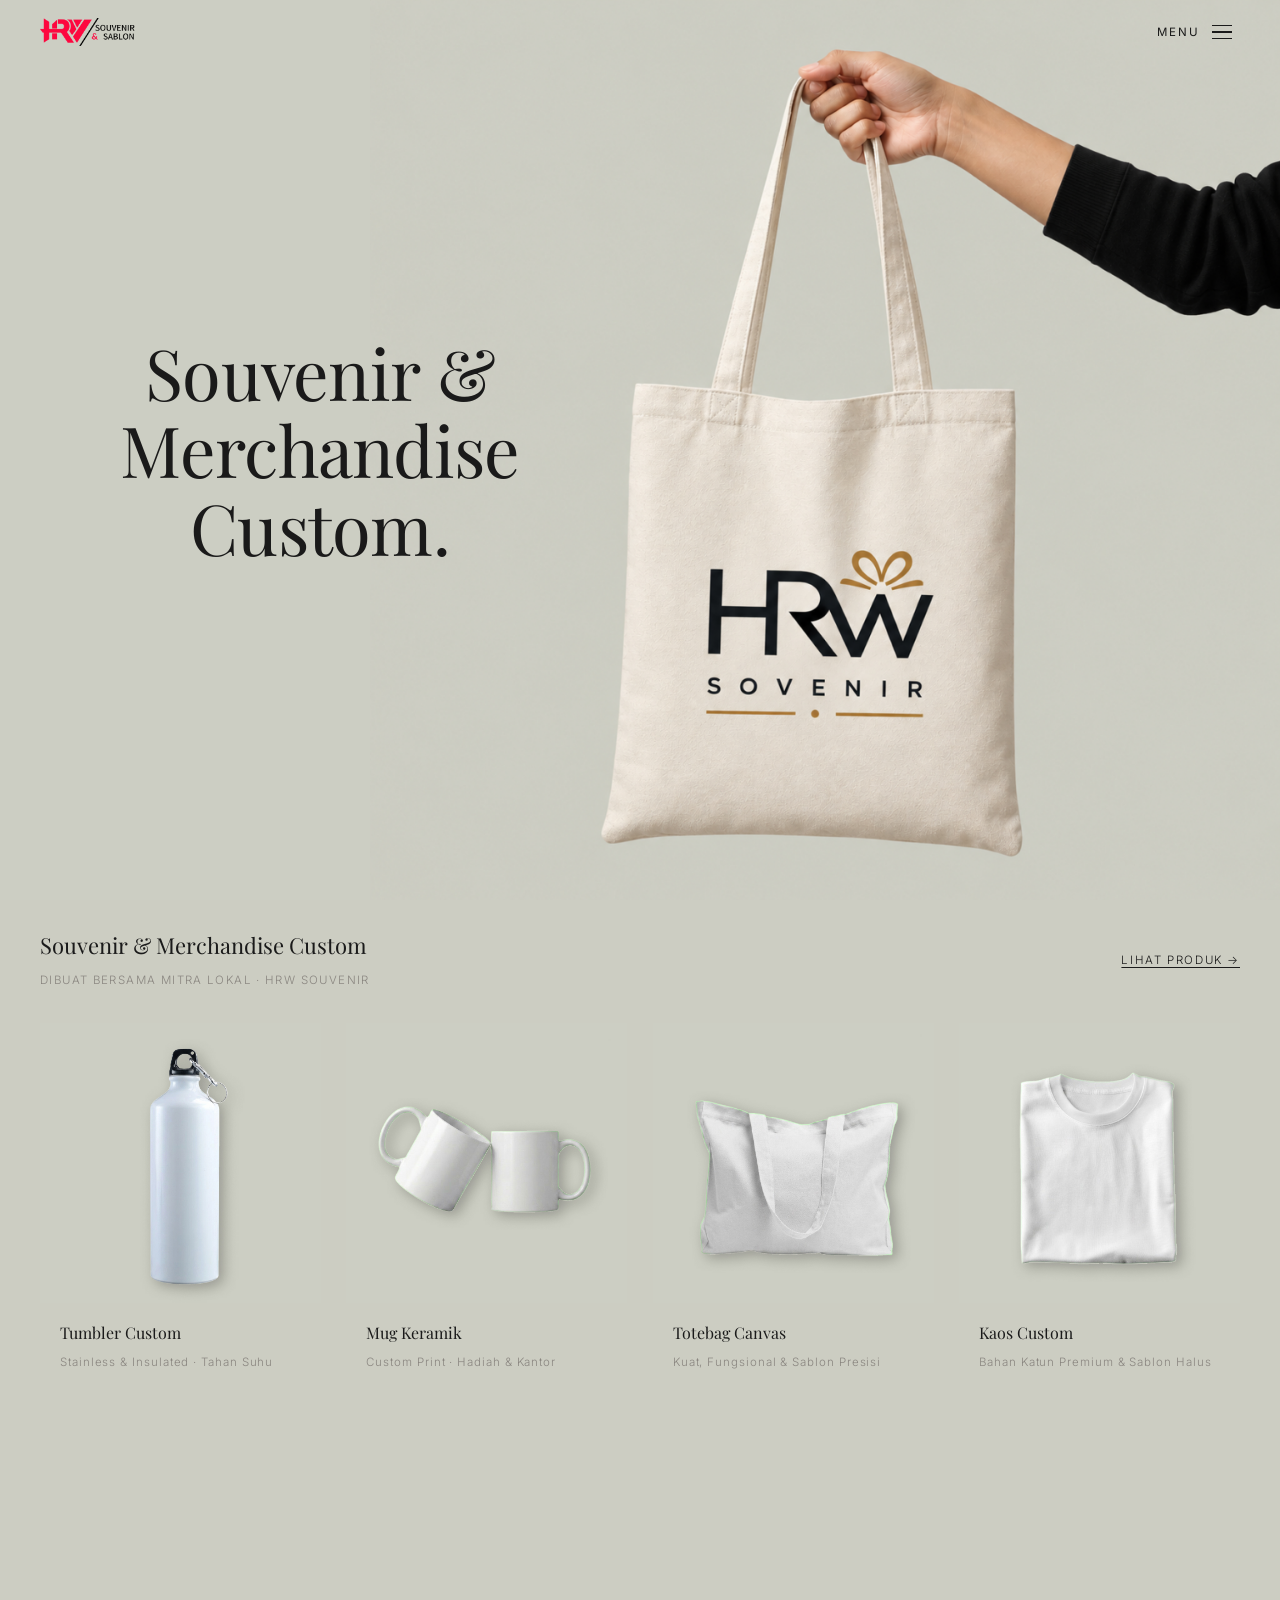
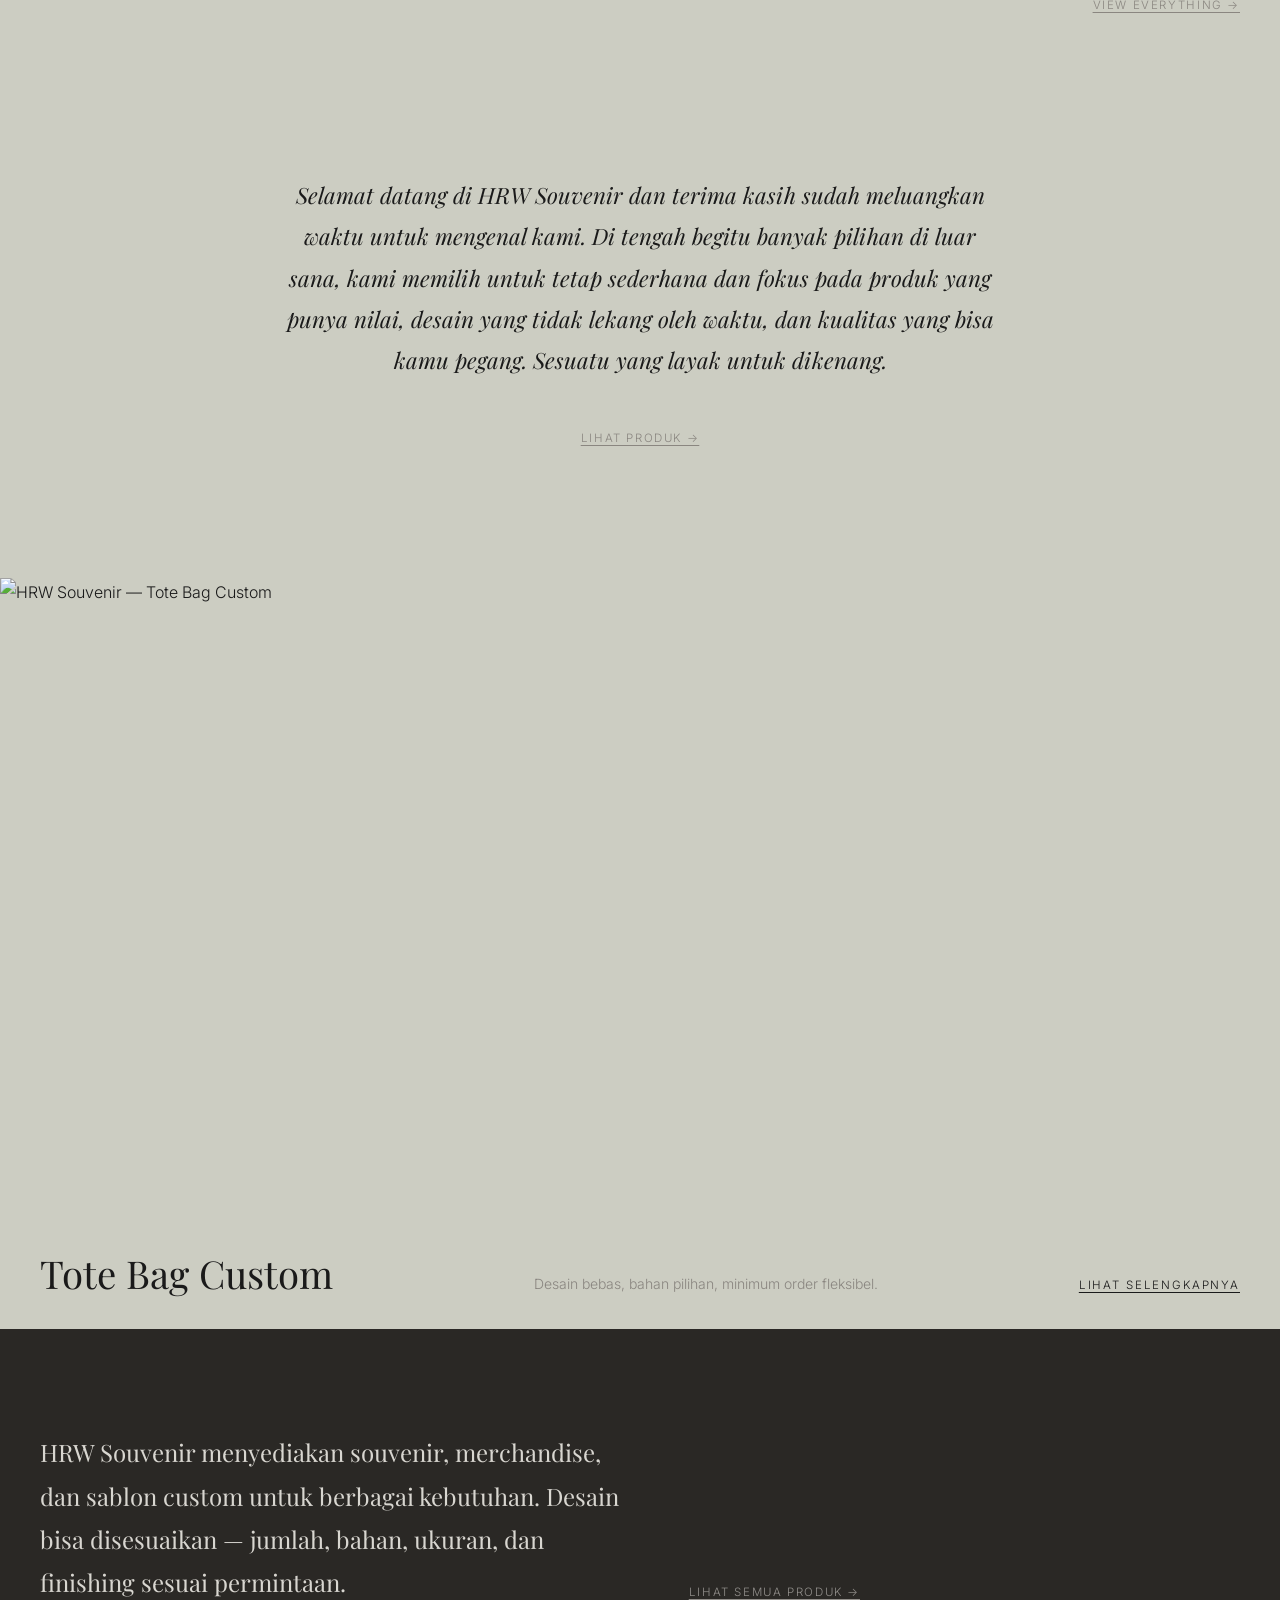
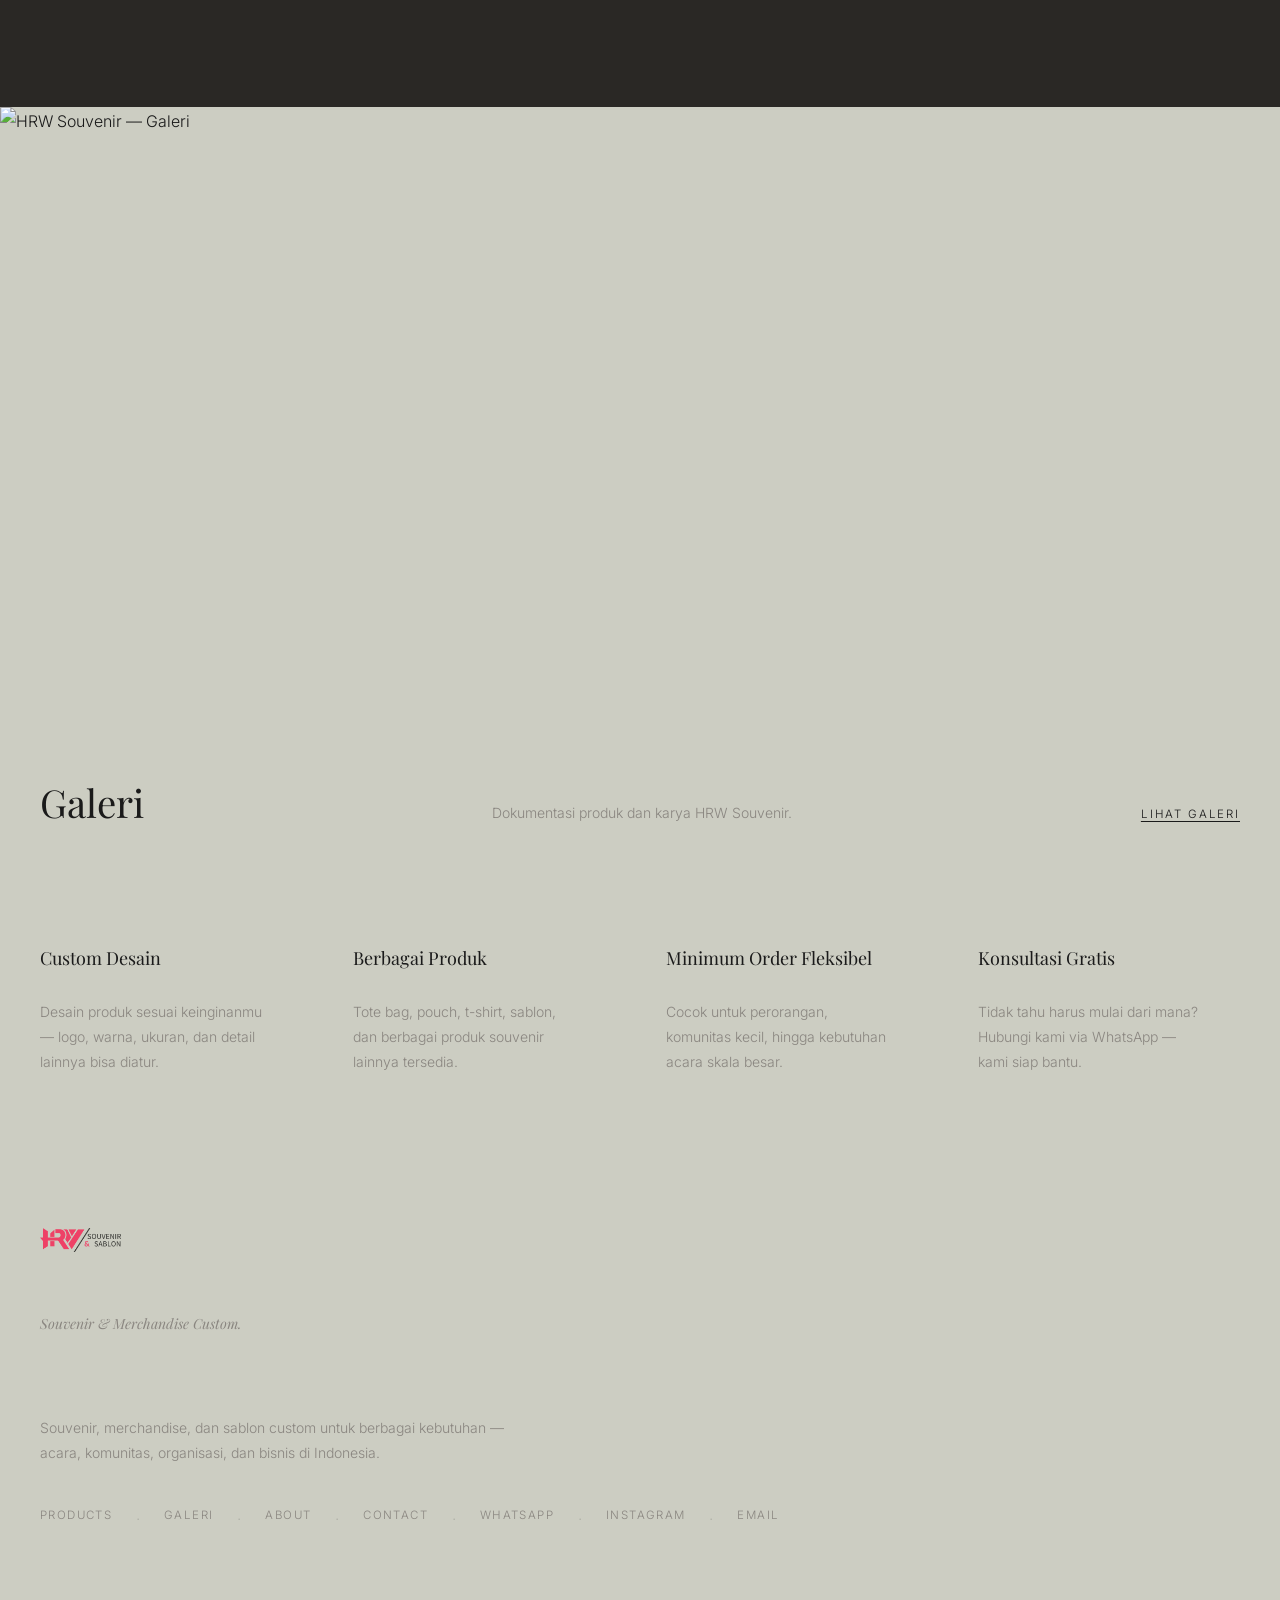
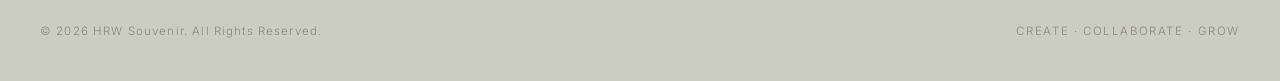
==== commit 04eec7f2: "feat: add galeri page, update products catalogue & smooth scroll transitions" ====
--- a/index.html
+++ b/index.html
@@ -32,7 +32,7 @@
   <div class="nav-overlay" id="nav-overlay">
     <nav class="nav-overlay__links">
       <a href="./pages/products.html" class="nav-overlay__link" data-close>Products</a>
-      <a href="./pages/projects.html" class="nav-overlay__link" data-close>Projects</a>
+      <a href="./pages/galeri.html" class="nav-overlay__link" data-close>Galeri</a>
       <a href="./pages/about.html"    class="nav-overlay__link" data-close>About</a>
       <a href="./pages/contact.html"  class="nav-overlay__link" data-close>Contact</a>
     </nav>
@@ -77,51 +77,59 @@
   </div>
 
   <!-- ============================================
-       PRODUCT STRIP
-       ============================================ -->
-  <section class="hg-products">
-
-    <a href="./pages/products.html#souvenir" class="hg-product">
-      <div class="hg-product__img-wrap">
-        <img src="https://images.unsplash.com/photo-1622560480605-d83c853bc5c3?w=800&q=80&auto=format&fit=crop" alt="Souvenir custom HRW Souvenir" class="hg-product__img" loading="lazy" />
-      </div>
-      <div class="hg-product__info">
-        <span class="hg-product__name">Souvenir Custom</span>
-        <span class="hg-product__meta">Hadiah &amp; Kenang-kenangan</span>
-      </div>
-    </a>
-
-    <a href="./pages/products.html#merchandise" class="hg-product">
-      <div class="hg-product__img-wrap">
-        <img src="https://images.unsplash.com/photo-1591040092219-081ced4f2ac6?w=800&q=80&auto=format&fit=crop" alt="Custom merchandise HRW Souvenir" class="hg-product__img" loading="lazy" />
-      </div>
-      <div class="hg-product__info">
-        <span class="hg-product__name">Custom Merchandise</span>
-        <span class="hg-product__meta">Identitas brand-mu</span>
-      </div>
-    </a>
-
-    <a href="./pages/products.html#sablon" class="hg-product">
-      <div class="hg-product__img-wrap">
-        <img src="https://images.unsplash.com/photo-1503342217505-b0a15ec3261c?w=800&q=80&auto=format&fit=crop" alt="Sablon custom HRW Souvenir" class="hg-product__img" loading="lazy" />
-      </div>
-      <div class="hg-product__info">
-        <span class="hg-product__name">Sablon</span>
-        <span class="hg-product__meta">Print kualitas tahan lama</span>
-      </div>
-    </a>
-
-    <a href="./pages/products.html#custom" class="hg-product">
-      <div class="hg-product__img-wrap">
-        <img src="https://images.unsplash.com/photo-1607082348824-0a96f2a4b9da?w=800&q=80&auto=format&fit=crop" alt="Custom order HRW Souvenir" class="hg-product__img" loading="lazy" />
-      </div>
-      <div class="hg-product__info">
-        <span class="hg-product__name">Custom Order</span>
-        <span class="hg-product__meta">Diskusikan kebutuhanmu</span>
-      </div>
-    </a>
-
-  </section>
+       PRODUCT STRIP (PINNED ON SCROLL)
+       ============================================ -->
+  <div class="hg-products-pin" id="products-pin">
+    <div class="hg-products-sticky">
+      <section class="hg-products">
+
+        <a href="./pages/products.html#souvenir" class="hg-product">
+          <div class="hg-product__img-wrap">
+            <img src="./assets/images/6 produk depan/tumbler.jpg" alt="Tumbler Custom HRW Souvenir" class="hg-product__img hg-product__img--default" loading="lazy" />
+            <img src="./assets/images/6 produk depan/tumbler_final.jpg" alt="Tumbler Custom HRW Souvenir" class="hg-product__img hg-product__img--hover" loading="lazy" />
+          </div>
+          <div class="hg-product__info">
+            <span class="hg-product__name">Tumbler Custom</span>
+            <span class="hg-product__meta">Stainless &amp; Insulated · Tahan Suhu</span>
+          </div>
+        </a>
+
+        <a href="./pages/products.html#merchandise" class="hg-product">
+          <div class="hg-product__img-wrap">
+            <img src="./assets/images/6 produk depan/mug.jpg" alt="Mug Keramik Custom HRW Souvenir" class="hg-product__img hg-product__img--default" loading="lazy" />
+            <img src="./assets/images/6 produk depan/mug_final.jpg" alt="Mug Keramik Custom HRW Souvenir" class="hg-product__img hg-product__img--hover" loading="lazy" />
+          </div>
+          <div class="hg-product__info">
+            <span class="hg-product__name">Mug Keramik</span>
+            <span class="hg-product__meta">Custom Print · Hadiah &amp; Kantor</span>
+          </div>
+        </a>
+
+        <a href="./pages/products.html#sablon" class="hg-product">
+          <div class="hg-product__img-wrap">
+            <img src="./assets/images/6 produk depan/totebag.jpg" alt="Totebag Canvas HRW Souvenir" class="hg-product__img hg-product__img--default" loading="lazy" />
+            <img src="./assets/images/6 produk depan/totebag_final.jpg" alt="Totebag Canvas HRW Souvenir" class="hg-product__img hg-product__img--hover" loading="lazy" />
+          </div>
+          <div class="hg-product__info">
+            <span class="hg-product__name">Totebag Canvas</span>
+            <span class="hg-product__meta">Kuat, Fungsional &amp; Sablon Presisi</span>
+          </div>
+        </a>
+
+        <a href="./pages/products.html#custom" class="hg-product">
+          <div class="hg-product__img-wrap">
+            <img src="./assets/images/6 produk depan/kaos.jpg" alt="Kaos Custom HRW Souvenir" class="hg-product__img hg-product__img--default" loading="lazy" />
+            <img src="./assets/images/6 produk depan/kaos_final.jpg" alt="Kaos Custom HRW Souvenir" class="hg-product__img hg-product__img--hover" loading="lazy" />
+          </div>
+          <div class="hg-product__info">
+            <span class="hg-product__name">Kaos Custom</span>
+            <span class="hg-product__meta">Bahan Katun Premium &amp; Sablon Halus</span>
+          </div>
+        </a>
+
+      </section>
+    </div>
+  </div>
 
   <div class="hg-view-all-bar">
     <a href="./pages/products.html" class="hg-view-all-link">View everything →</a>
@@ -172,14 +180,14 @@
        SECOND FEATURE
        ============================================ -->
   <section class="hg-feature hg-feature--alt">
-    <a href="./pages/projects.html" class="hg-feature__link">
+    <a href="./pages/galeri.html" class="hg-feature__link">
       <div class="hg-feature__img-wrap">
-        <img src="https://images.unsplash.com/photo-1558618666-fcd25c85cd64?w=1800&q=80&auto=format&fit=crop" alt="HRW Souvenir — Selected Projects" class="hg-feature__img" loading="lazy" />
+        <img src="https://images.unsplash.com/photo-1558618666-fcd25c85cd64?w=1800&q=80&auto=format&fit=crop" alt="HRW Souvenir — Galeri" class="hg-feature__img" loading="lazy" />
       </div>
       <div class="hg-feature__body">
-        <h2 class="hg-feature__heading">Selected Projects</h2>
-        <p class="hg-feature__desc">Beberapa produk yang sudah kami kerjakan untuk pelanggan.</p>
-        <span class="hg-feature__cta">LIHAT PORTFOLIO</span>
+        <h2 class="hg-feature__heading">Galeri</h2>
+        <p class="hg-feature__desc">Dokumentasi produk dan karya HRW Souvenir.</p>
+        <span class="hg-feature__cta">LIHAT GALERI</span>
       </div>
     </a>
   </section>
@@ -221,7 +229,7 @@
       <div class="footer__links">
         <a href="./pages/products.html" class="footer__link">Products</a>
         <span class="footer__sep">·</span>
-        <a href="./pages/projects.html" class="footer__link">Projects</a>
+        <a href="./pages/galeri.html" class="footer__link">Galeri</a>
         <span class="footer__sep">·</span>
         <a href="./pages/about.html" class="footer__link">About</a>
         <span class="footer__sep">·</span>
--- a/css/style.css
+++ b/css/style.css
@@ -1099,110 +1099,265 @@
 .works__view-link:hover { color: var(--color-dark); }
 
 /* ============================================
-   PRODUCTS PAGE
+   PRODUCTS PAGE — Editorial Look & Layout
    ============================================ */
 .product-section {
-  padding-bottom: var(--space-20);
+  padding-bottom: var(--space-24);
 }
 
 .product-category {
-  padding: clamp(3rem, 6vw, 5rem) var(--pad);
-}
-
-.product-category__header {
-  display: flex;
-  align-items: flex-start;
-  gap: var(--space-6);
-  margin-bottom: var(--space-10);
-  padding-bottom: var(--space-8);
-  border-bottom: 1px solid var(--color-border);
-}
-
-.product-category__num {
-  font-size: var(--text-xs);
-  letter-spacing: 0.1em;
-  color: var(--color-muted);
-  flex-shrink: 0;
-  padding-top: 4px;
-}
-
-.product-category__name {
-  font-family: var(--font-serif);
-  font-size: clamp(1.5rem, 3vw, 2.25rem);
-  font-weight: 400;
-  color: var(--color-dark);
-  margin-bottom: var(--space-2);
-}
-
-.product-category__tagline {
-  font-family: var(--font-serif);
-  font-style: italic;
-  font-size: var(--text-base);
-  color: var(--color-muted);
-}
-
-.product-category__body {
+  padding: clamp(3.5rem, 7vw, 6rem) var(--pad);
+}
+
+.product-category__inner {
   display: grid;
-  grid-template-columns: 1fr 1fr;
-  gap: clamp(2rem, 4vw, 4rem);
-  align-items: start;
-}
-
-.product-grid {
-  display: grid;
-  grid-template-columns: 1fr 1fr;
-  gap: 1px;
-  background: var(--color-border);
-}
-
-.product-item {
-  background: var(--color-bg);
+  grid-template-columns: 1fr 1.15fr;
+  gap: clamp(2.5rem, 6vw, 6rem);
+  align-items: center;
+  max-width: var(--container-w);
+  margin: 0 auto;
+}
+
+/* Zig-Zag Alternating Layout */
+.product-category--right .product-category__inner {
+  grid-template-columns: 1.15fr 1fr;
+}
+.product-category--right .product-category__visual {
+  order: 2;
+}
+.product-category--right .product-category__content {
+  order: 1;
+}
+
+/* Visual Frame */
+.product-category__visual {
+  width: 100%;
+}
+
+.product-item__frame {
+  position: relative;
+  width: 100%;
+  aspect-ratio: 1 / 1;
+  border: 1px solid rgba(26, 26, 26, 0.25) !important;
+  background: rgba(26, 26, 26, 0.03);
+  padding: clamp(8px, 1.5vw, 14px);
   overflow: hidden;
-}
-
-.product-item__img-wrap {
-  width: 100%;
-  aspect-ratio: 3 / 4;
-  overflow: hidden;
-}
-
-.product-item__img {
+  box-shadow: 0 10px 30px rgba(0, 0, 0, 0.04);
+}
+
+.product-item__frame .product-item__img {
   width: 100%;
   height: 100%;
   object-fit: cover;
-  transition: transform 0.7s var(--ease-out);
-}
-.product-item:hover .product-item__img { transform: scale(1.02); }
-
-.product-item__info {
-  padding: var(--space-4) var(--space-4) var(--space-5);
-}
-
-.product-item__name {
-  font-family: var(--font-serif);
-  font-size: var(--text-base);
+  display: block;
+}
+
+.product-item__badge {
+  position: absolute;
+  bottom: clamp(14px, 2vw, 22px);
+  left: clamp(14px, 2vw, 22px);
+  background: rgba(204, 205, 194, 0.95);
+  color: var(--color-dark);
+  font-size: var(--text-xs);
+  letter-spacing: 0.12em;
+  text-transform: uppercase;
+  padding: 6px 14px;
+  font-weight: 500;
+  border: 1px solid rgba(26, 26, 26, 0.2) !important;
+  backdrop-filter: blur(4px);
+}
+
+/* Content Typography */
+.product-category__content {
+  display: flex;
+  flex-direction: column;
+  justify-content: center;
+}
+
+.product-category__meta-top {
+  display: flex;
+  align-items: center;
+  gap: var(--space-4);
+  margin-bottom: var(--space-3);
+}
+
+.product-category__num-serif {
+  font-family: var(--font-serif);
+  font-size: clamp(2rem, 4vw, 3rem);
+  color: var(--color-dark);
+  line-height: 1;
+  font-style: italic;
+  opacity: 0.45;
+}
+
+.product-category__kicker {
+  font-size: var(--text-xs);
+  letter-spacing: 0.16em;
+  text-transform: uppercase;
+  color: var(--color-muted);
+  font-weight: 500;
+}
+
+.product-category__title {
+  font-family: var(--font-serif);
+  font-size: clamp(1.85rem, 3.5vw, 2.75rem);
   font-weight: 400;
   color: var(--color-dark);
   margin-bottom: var(--space-2);
-}
-
-.product-item__meta {
-  font-size: var(--text-xs);
-  letter-spacing: 0.08em;
-  color: var(--color-muted);
+  line-height: 1.2;
+}
+
+.product-category__tagline {
+  font-family: var(--font-serif);
+  font-style: italic;
+  font-size: clamp(0.95rem, 1.5vw, 1.15rem);
+  color: var(--color-muted);
+  margin-bottom: var(--space-6);
+  line-height: 1.4;
 }
 
 .product-category__desc {
-  font-size: var(--text-base);
+  font-size: var(--text-sm);
   color: var(--color-muted);
   line-height: 1.85;
-  margin-bottom: var(--space-8);
-}
-
-.product-divider {
+  margin-bottom: var(--space-6);
+  font-weight: 400;
+}
+
+/* Product Specifications Bullets */
+.product-specs {
+  list-style: none;
+  padding: 0;
+  margin: 0 0 var(--space-8) 0;
+  display: flex;
+  flex-direction: column;
+  gap: var(--space-2);
+  border-top: 1px solid rgba(26, 26, 26, 0.15) !important;
+  border-bottom: 1px solid rgba(26, 26, 26, 0.15) !important;
+  padding-top: var(--space-4);
+  padding-bottom: var(--space-4);
+}
+
+.product-specs li {
+  font-size: var(--text-xs);
+  color: var(--color-dark);
+  letter-spacing: 0.02em;
+  line-height: 1.6;
+}
+
+.product-specs li strong {
+  font-weight: 600;
+  letter-spacing: 0.05em;
+  text-transform: uppercase;
+  font-size: 0.72rem;
+  margin-right: 4px;
+}
+
+/* Editorial Button Link */
+.product-btn-editorial {
+  display: inline-flex;
+  align-items: center;
+  gap: var(--space-3);
+  font-size: var(--text-xs);
+  font-weight: 500;
+  letter-spacing: 0.14em;
+  text-transform: uppercase;
+  color: var(--color-dark);
+  padding-bottom: 4px;
+  border-bottom: 1px solid var(--color-dark) !important;
+  transition: all 0.25s ease;
+  width: fit-content;
+}
+
+.product-btn-editorial:hover {
+  opacity: 0.65;
+  padding-left: 4px;
+}
+
+.product-btn-arrow {
+  transition: transform 0.25s ease;
+}
+
+.product-btn-editorial:hover .product-btn-arrow {
+  transform: translateX(4px);
+}
+
+.product-sep-line {
   height: 1px;
-  background: var(--color-border);
+  background: rgba(26, 26, 26, 0.12);
   margin: 0 var(--pad);
+}
+
+@media (max-width: 900px) {
+  .product-category {
+    padding: clamp(2.5rem, 5vw, 4rem) var(--pad);
+  }
+  .product-category__inner,
+  .product-category--right .product-category__inner {
+    grid-template-columns: 1fr;
+    gap: var(--space-8);
+  }
+  .product-category--right .product-category__visual {
+    order: 1;
+  }
+  .product-category--right .product-category__content {
+    order: 2;
+  }
+}
+
+@media (max-width: 600px) {
+  .product-category {
+    padding: var(--space-8) var(--pad);
+  }
+  .product-category__inner {
+    gap: var(--space-6);
+  }
+  .product-item__frame {
+    padding: 6px;
+    border-width: 1px;
+  }
+  .product-item__badge {
+    bottom: 10px;
+    left: 10px;
+    font-size: 0.65rem;
+    padding: 4px 10px;
+    letter-spacing: 0.08em;
+  }
+  .product-category__meta-top {
+    gap: var(--space-3);
+    margin-bottom: var(--space-2);
+  }
+  .product-category__num-serif {
+    font-size: 1.85rem;
+  }
+  .product-category__title {
+    font-size: 1.5rem;
+    line-height: 1.25;
+  }
+  .product-category__tagline {
+    font-size: 0.95rem;
+    margin-bottom: var(--space-4);
+  }
+  .product-category__desc {
+    font-size: 0.85rem;
+    line-height: 1.7;
+    margin-bottom: var(--space-5);
+  }
+  .product-specs {
+    margin-bottom: var(--space-6);
+    padding-top: var(--space-3);
+    padding-bottom: var(--space-3);
+    gap: 6px;
+  }
+  .product-specs li {
+    font-size: 0.72rem;
+    line-height: 1.5;
+  }
+  .product-btn-editorial {
+    font-size: 0.72rem;
+    letter-spacing: 0.1em;
+    padding-bottom: 3px;
+  }
 }
 
 /* ============================================
@@ -1549,9 +1704,22 @@
 }
 
 /* ============================================
-   HG PRODUCTS — 4-col product grid
+   HG PRODUCTS — 4-col product grid & Sticky Pin
    Seperti Hardgraft's collection listing
    ============================================ */
+.hg-products-pin {
+  position: relative;
+  height: 240vh; /* Ruang scroll yang nyaman untuk transisi bergantian dari kiri ke kanan */
+}
+
+.hg-products-sticky {
+  position: -webkit-sticky;
+  position: sticky;
+  top: calc(var(--navbar-h) + 1.5rem);
+  width: 100%;
+  z-index: 10;
+}
+
 .hg-products {
   display: grid;
   grid-template-columns: repeat(4, 1fr);
@@ -1569,8 +1737,9 @@
 .hg-product:hover { background: var(--color-bg-white); }
 
 .hg-product__img-wrap {
-  width: 100%;
-  aspect-ratio: 3 / 4;
+  position: relative;
+  width: 100%;
+  aspect-ratio: 1 / 1;
   overflow: hidden;
 }
 
@@ -1578,9 +1747,24 @@
   width: 100%;
   height: 100%;
   object-fit: cover;
-  transition: transform 0.7s var(--ease-out);
-}
-.hg-product:hover .hg-product__img { transform: scale(1.03); }
+  transition: opacity 0.45s ease;
+}
+
+/* Hover / Pinned In-View image swap — halus bertahap */
+.hg-product__img--hover {
+  position: absolute;
+  top: 0;
+  left: 0;
+  opacity: 0;
+}
+.hg-product:hover .hg-product__img--default,
+.hg-product.is-revealed .hg-product__img--default {
+  opacity: 0;
+}
+.hg-product:hover .hg-product__img--hover,
+.hg-product.is-revealed .hg-product__img--hover {
+  opacity: 1;
+}
 
 .hg-product__info {
   padding: var(--space-4) var(--space-5) var(--space-6);
@@ -2256,3 +2440,143 @@
   .contact-order-info__list { grid-template-columns: 1fr; }
   .about-essence__inner     { grid-template-columns: 1fr; }
 }
+
+
+/* ============================================
+   GALERI — Grid + Lightbox (Masonry Asimetris + Border)
+   ============================================ */
+
+.galeri-section {
+  padding: var(--space-10) var(--pad) var(--space-16);
+}
+
+.galeri-grid {
+  columns: 4;
+  column-gap: clamp(0.75rem, 1.5vw, 1.25rem);
+}
+
+.galeri__item {
+  break-inside: avoid;
+  margin-bottom: clamp(0.75rem, 1.5vw, 1.25rem);
+  border: 1px solid rgba(26, 26, 26, 0.25) !important;
+  background: rgba(26, 26, 26, 0.03);
+  padding: 6px;
+  overflow: hidden;
+  transition: border-color 0.2s ease, transform 0.2s ease, background-color 0.2s ease;
+}
+
+.galeri__item:hover {
+  border-color: var(--color-dark) !important;
+  background: rgba(26, 26, 26, 0.08);
+}
+
+.galeri__item img {
+  display: block;
+  width: 100%;
+  height: auto;
+  cursor: pointer;
+  opacity: 1;
+  transition: opacity 0.2s ease;
+}
+
+.galeri__item img:hover {
+  opacity: 0.9;
+}
+
+/* --- Lightbox --- */
+
+.galeri-lightbox {
+  position: fixed;
+  inset: 0;
+  z-index: 9999;
+  display: flex;
+  align-items: center;
+  justify-content: center;
+  background: rgba(26, 26, 26, 0.94);
+  opacity: 0;
+  visibility: hidden;
+  transition: opacity 0.3s ease, visibility 0.3s ease;
+}
+
+.galeri-lightbox--open {
+  opacity: 1;
+  visibility: visible;
+}
+
+.galeri-lightbox__img-wrap {
+  display: flex;
+  align-items: center;
+  justify-content: center;
+  width: 100%;
+  height: 100%;
+  padding: var(--space-10);
+}
+
+.galeri-lightbox__img {
+  max-width: 90vw;
+  max-height: 90vh;
+  object-fit: contain;
+  display: block;
+  border: 1px solid rgba(204, 205, 194, 0.3) !important;
+}
+
+.galeri-lightbox__close,
+.galeri-lightbox__prev,
+.galeri-lightbox__next {
+  position: absolute;
+  background: none;
+  border: none;
+  color: #CCCDC2;
+  cursor: pointer;
+  font-family: var(--font-sans);
+  z-index: 10000;
+  padding: 0;
+  line-height: 1;
+}
+
+.galeri-lightbox__close {
+  top: clamp(1rem, 3vw, 2rem);
+  right: clamp(1rem, 3vw, 2rem);
+  font-size: 2.5rem;
+  font-weight: 300;
+}
+
+.galeri-lightbox__close:hover {
+  color: #fff;
+}
+
+.galeri-lightbox__prev,
+.galeri-lightbox__next {
+  top: 50%;
+  transform: translateY(-50%);
+  font-size: 3.5rem;
+  font-weight: 300;
+}
+
+.galeri-lightbox__prev {
+  left: clamp(0.75rem, 2vw, 2rem);
+}
+
+.galeri-lightbox__next {
+  right: clamp(0.75rem, 2vw, 2rem);
+}
+
+.galeri-lightbox__prev:hover,
+.galeri-lightbox__next:hover {
+  color: #fff;
+}
+
+/* --- Galeri Responsive --- */
+
+@media (max-width: 1024px) {
+  .galeri-grid { columns: 3; }
+}
+
+@media (max-width: 480px) {
+  .galeri-grid { columns: 3; }
+  .galeri-section { padding: var(--space-6) var(--pad) var(--space-10); }
+  .galeri__item { padding: 4px; }
+  .galeri-lightbox__prev,
+  .galeri-lightbox__next { font-size: 2.5rem; }
+  .galeri-lightbox__close { font-size: 2rem; }
+}
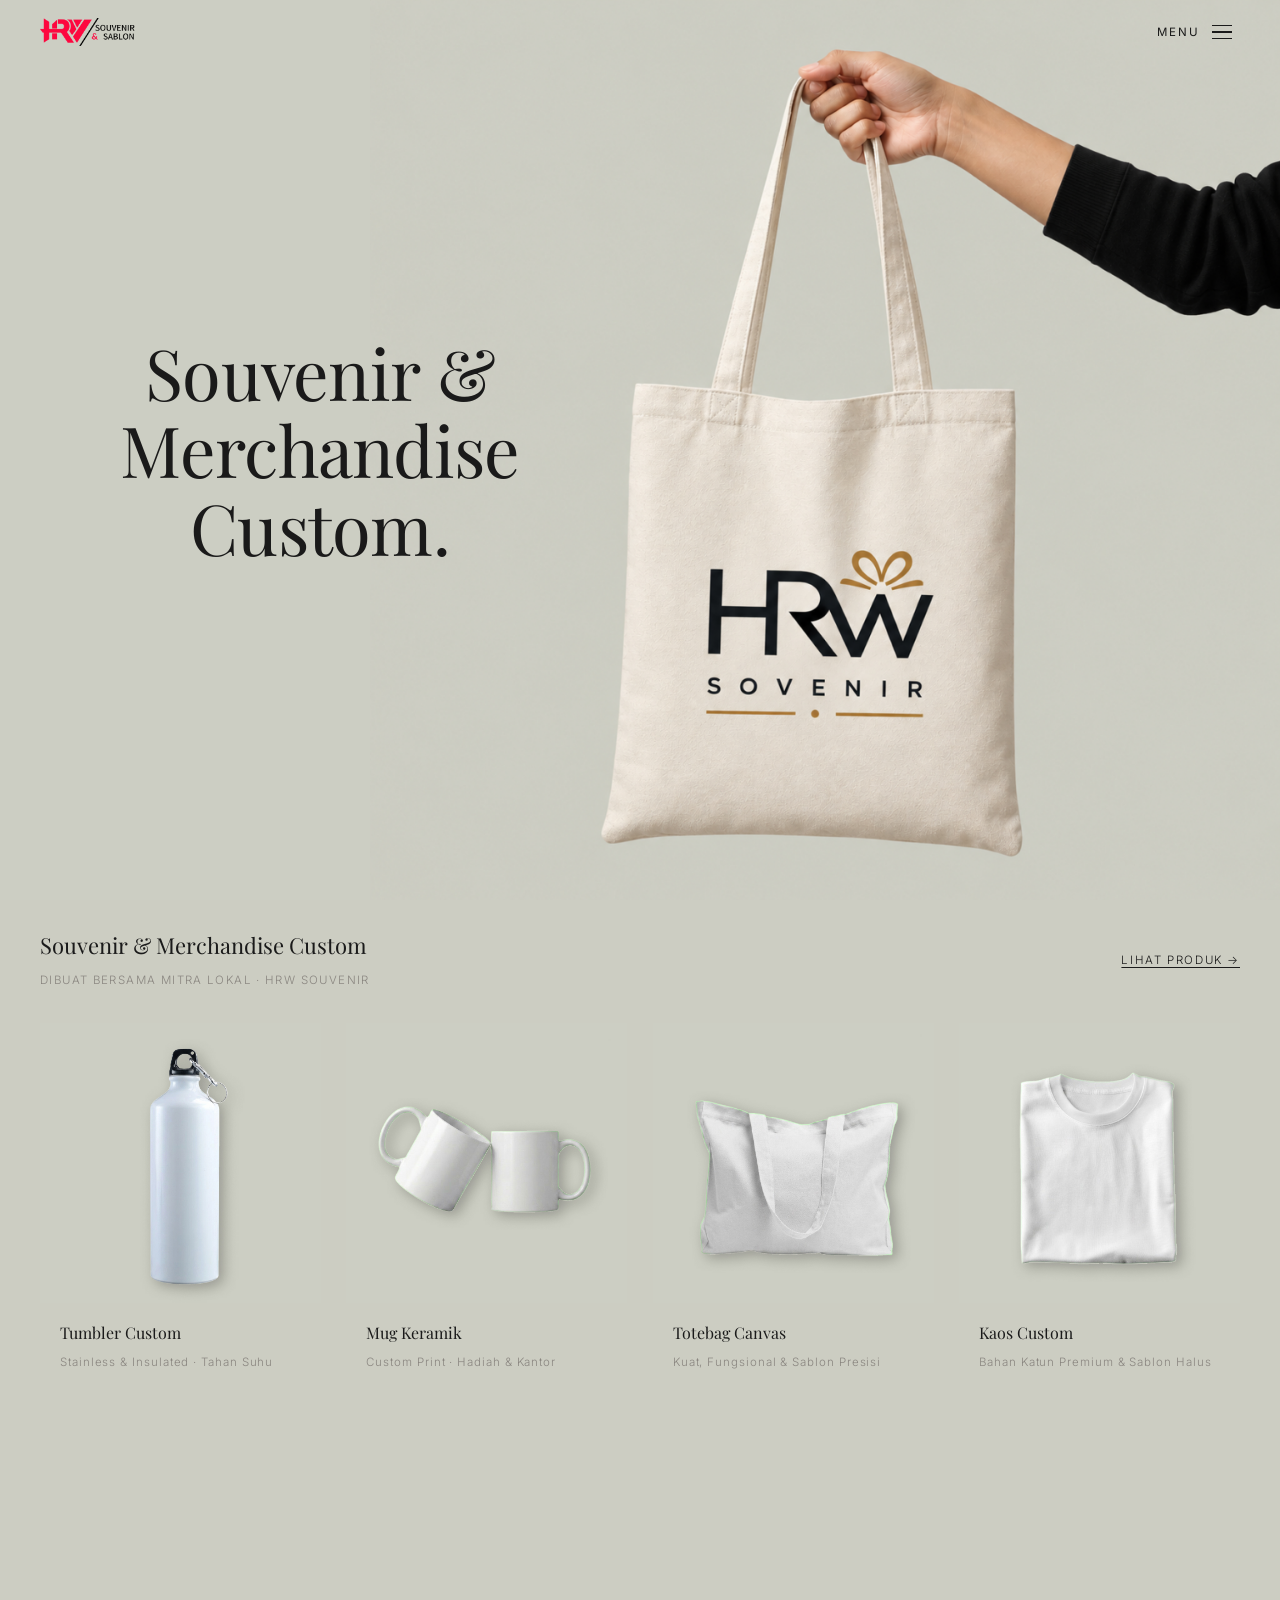
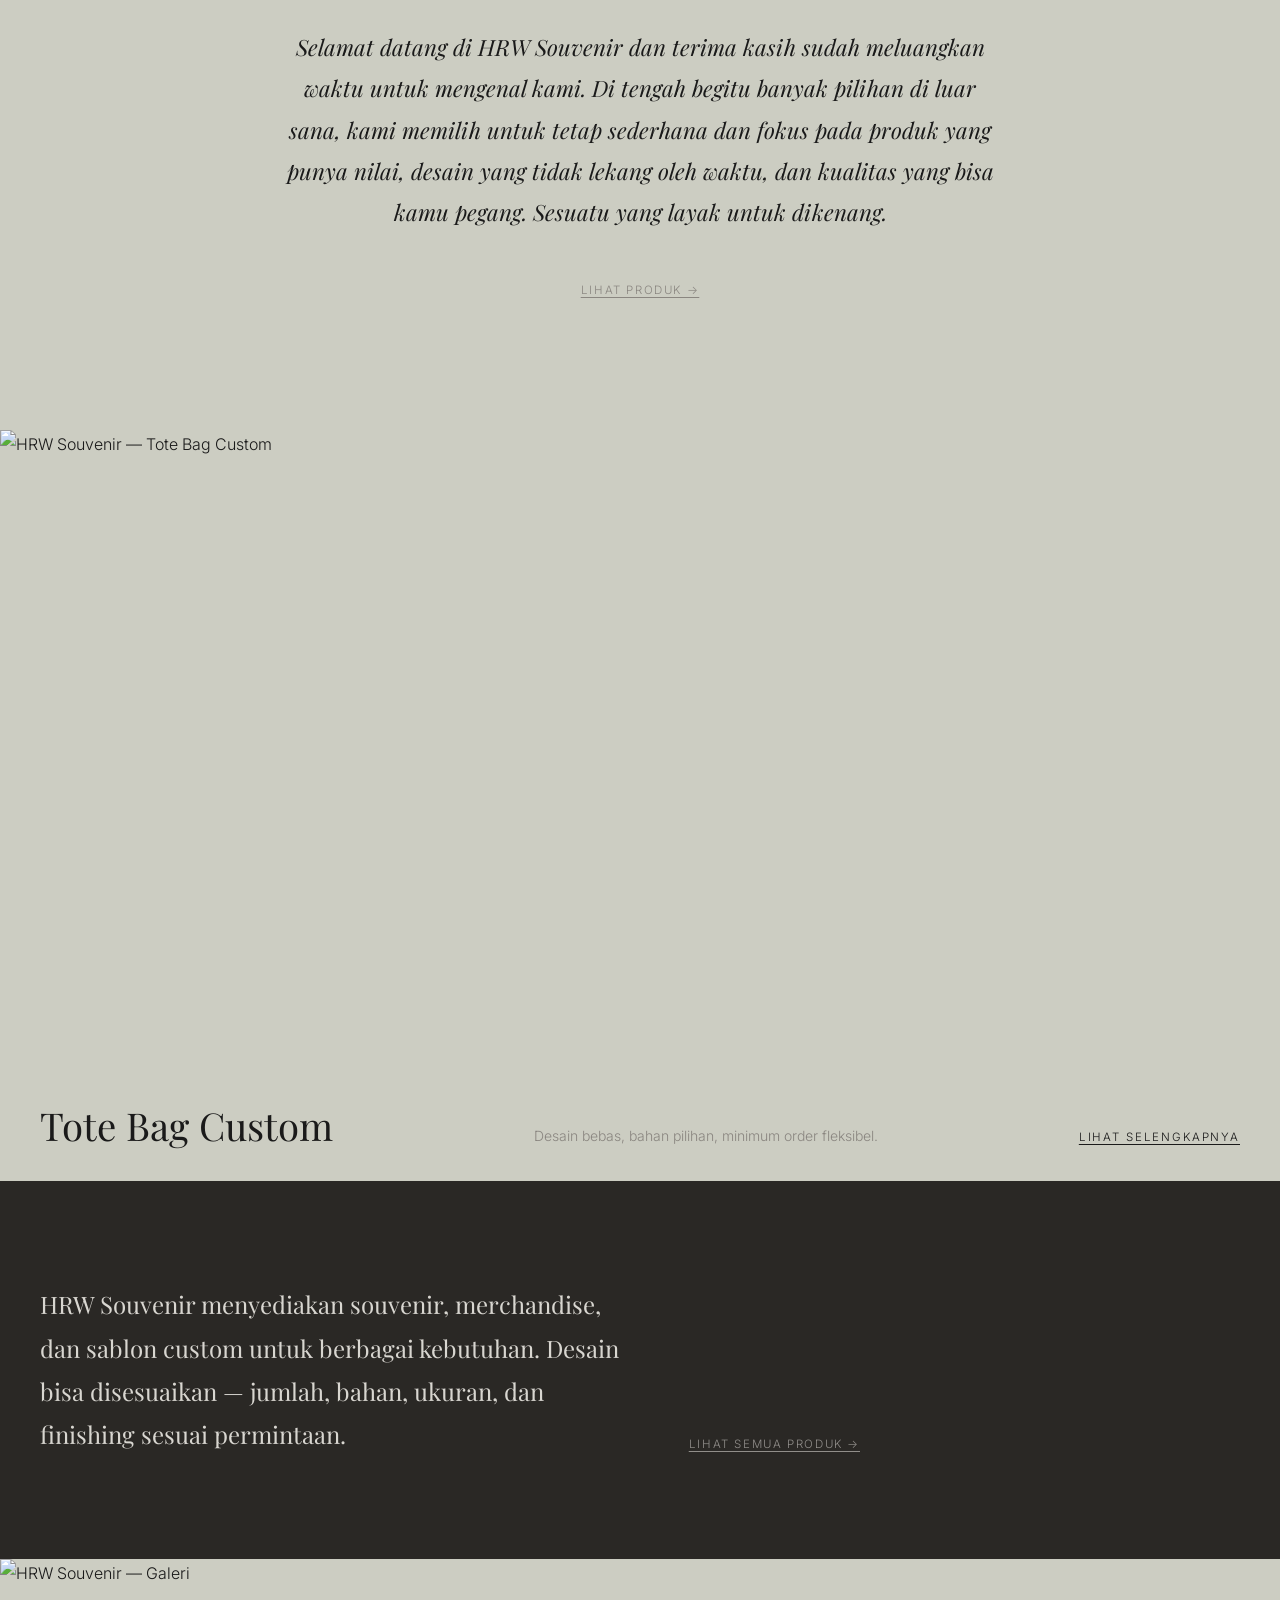
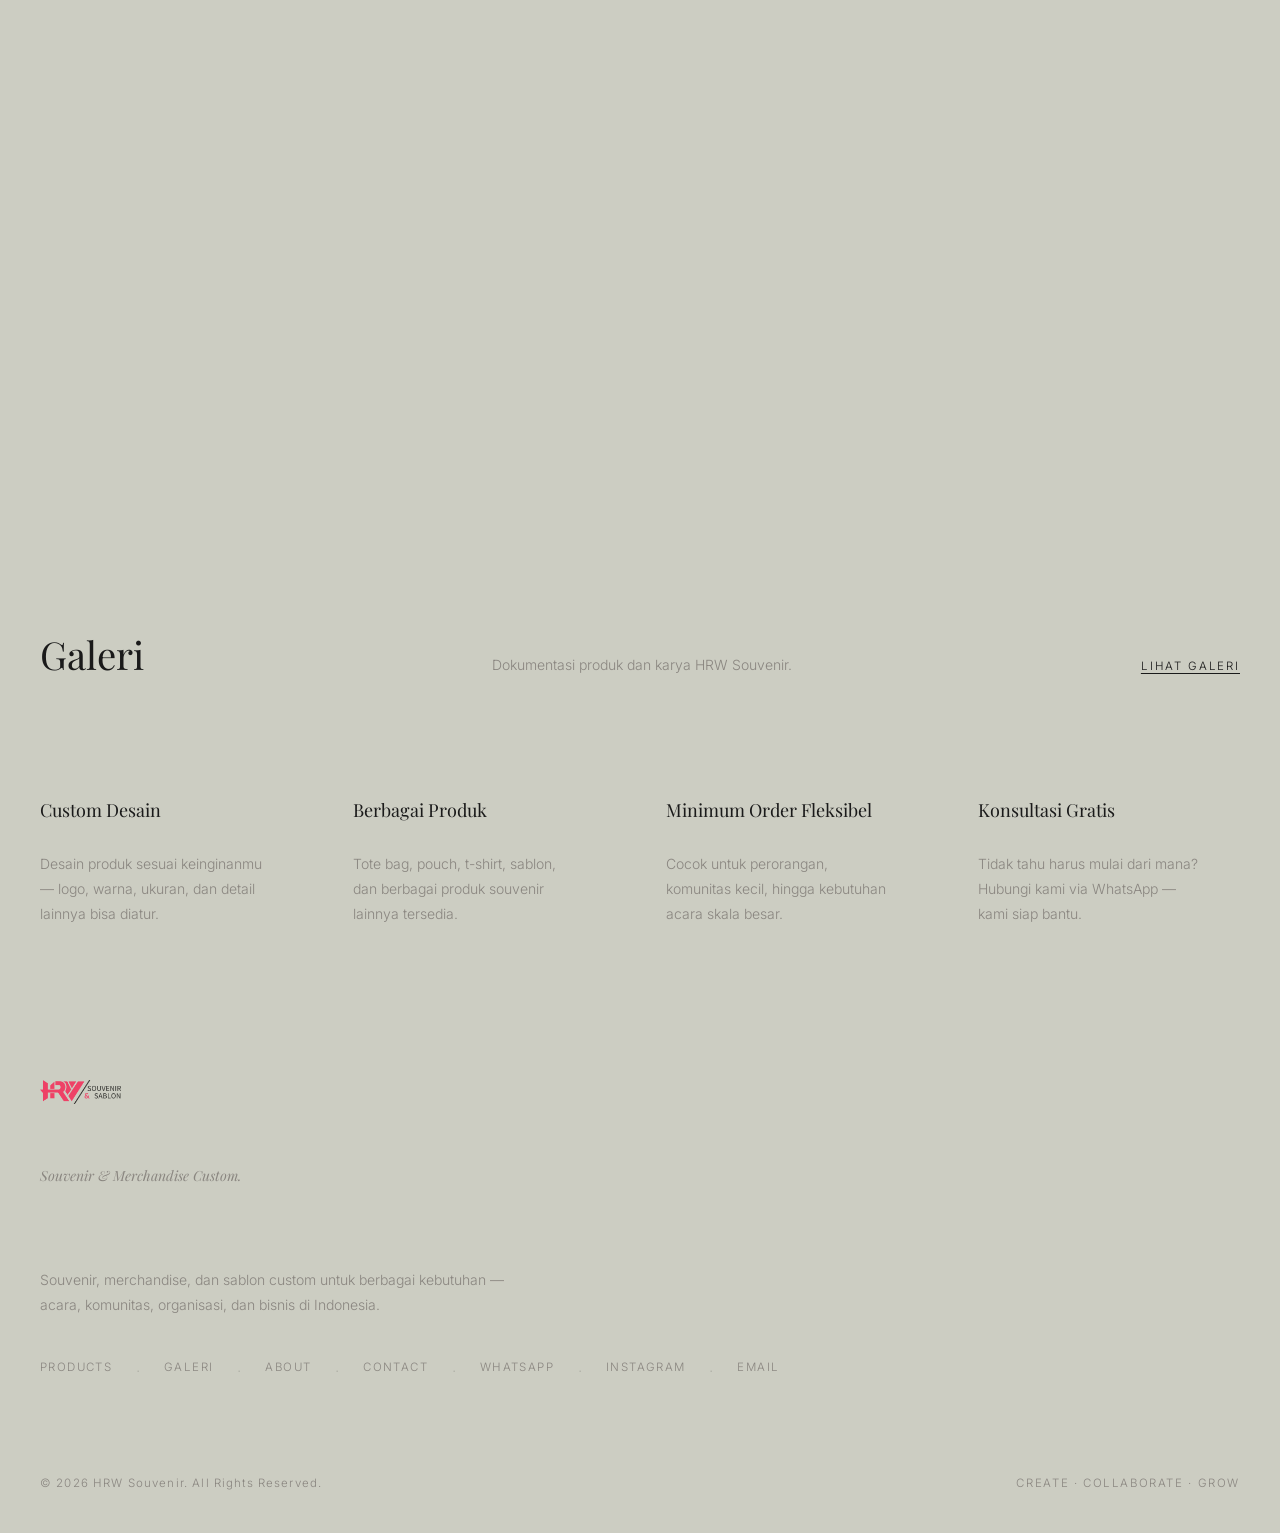
==== commit 4b0700e0: "update selasa pagi cik" ====
--- a/index.html
+++ b/index.html
@@ -131,10 +131,6 @@
     </div>
   </div>
 
-  <div class="hg-view-all-bar">
-    <a href="./pages/products.html" class="hg-view-all-link">View everything →</a>
-  </div>
-
   <section class="hg-welcome">
     <div class="hg-welcome__inner">
       <p class="hg-welcome__text">
--- a/css/style.css
+++ b/css/style.css
@@ -1704,12 +1704,14 @@
 }
 
 /* ============================================
-   HG PRODUCTS — 4-col product grid & Sticky Pin
+   HG PRODUCTS — 4-col product grid
    Seperti Hardgraft's collection listing
    ============================================ */
 .hg-products-pin {
   position: relative;
-  height: 240vh; /* Ruang scroll yang nyaman untuk transisi bergantian dari kiri ke kanan */
+  z-index: 1;
+  /* Memberikan ruang scroll agar efek sticky terasa */
+  padding-bottom: clamp(4rem, 8vw, 8rem);
 }
 
 .hg-products-sticky {
@@ -1717,7 +1719,7 @@
   position: sticky;
   top: calc(var(--navbar-h) + 1.5rem);
   width: 100%;
-  z-index: 10;
+  z-index: 1;
 }
 
 .hg-products {
@@ -1790,11 +1792,13 @@
 
 /* View all bar */
 .hg-view-all-bar {
+  position: relative;
+  z-index: 20;
   padding: var(--space-5) var(--pad);
-  
   display: flex;
   justify-content: flex-end;
   background: var(--color-bg);
+  box-shadow: none;
 }
 
 .hg-view-all-link {
@@ -1810,9 +1814,12 @@
    HG WELCOME — Hardgraft welcome paragraph
    ============================================ */
 .hg-welcome {
+  position: relative;
+  z-index: 20;
   background: var(--color-bg);
   padding: clamp(5rem, 10vw, 9rem) var(--pad);
-  border-bottom: 1px solid var(--color-border);
+  border-bottom: none;
+  box-shadow: none;
 }
 
 .hg-welcome__inner {
@@ -2282,7 +2289,23 @@
    RESPONSIVE OVERRIDE
    ============================================ */
 @media (max-width: 1024px) {
-  .hg-products { grid-template-columns: repeat(2, 1fr); }
+  .hg-products-pin {
+    position: relative;
+    padding-bottom: 0;
+    height: 240vh; /* Ruang scroll aktif untuk transisi pinning khusus mobile */
+  }
+
+  .hg-products-sticky {
+    position: -webkit-sticky;
+    position: sticky;
+    top: calc(var(--navbar-h) + 1rem);
+    width: 100%;
+    z-index: 1;
+  }
+
+  .hg-products {
+    grid-template-columns: repeat(2, 1fr);
+  }
 }
 
 @media (max-width: 640px) {
@@ -2381,7 +2404,7 @@
 .service-item__link        { border-bottom: none !important; text-decoration: underline; text-underline-offset: 3px; }
 .hg-hero__cta              { border-bottom: none !important; text-decoration: underline; text-underline-offset: 3px; }
 .hg-welcome__link          { border-bottom: none !important; text-decoration: underline; text-underline-offset: 3px; }
-.hg-view-all-link          { text-decoration: underline; text-underline-offset: 3px; }
+.hg-view-all-link          { text-decoration: none !important; }
 .hg-statement__link        { border-bottom: none !important; text-decoration: underline; text-underline-offset: 3px; }
 .hg-feature__cta           { border-bottom: none !important; text-decoration: underline; text-underline-offset: 3px; }
 
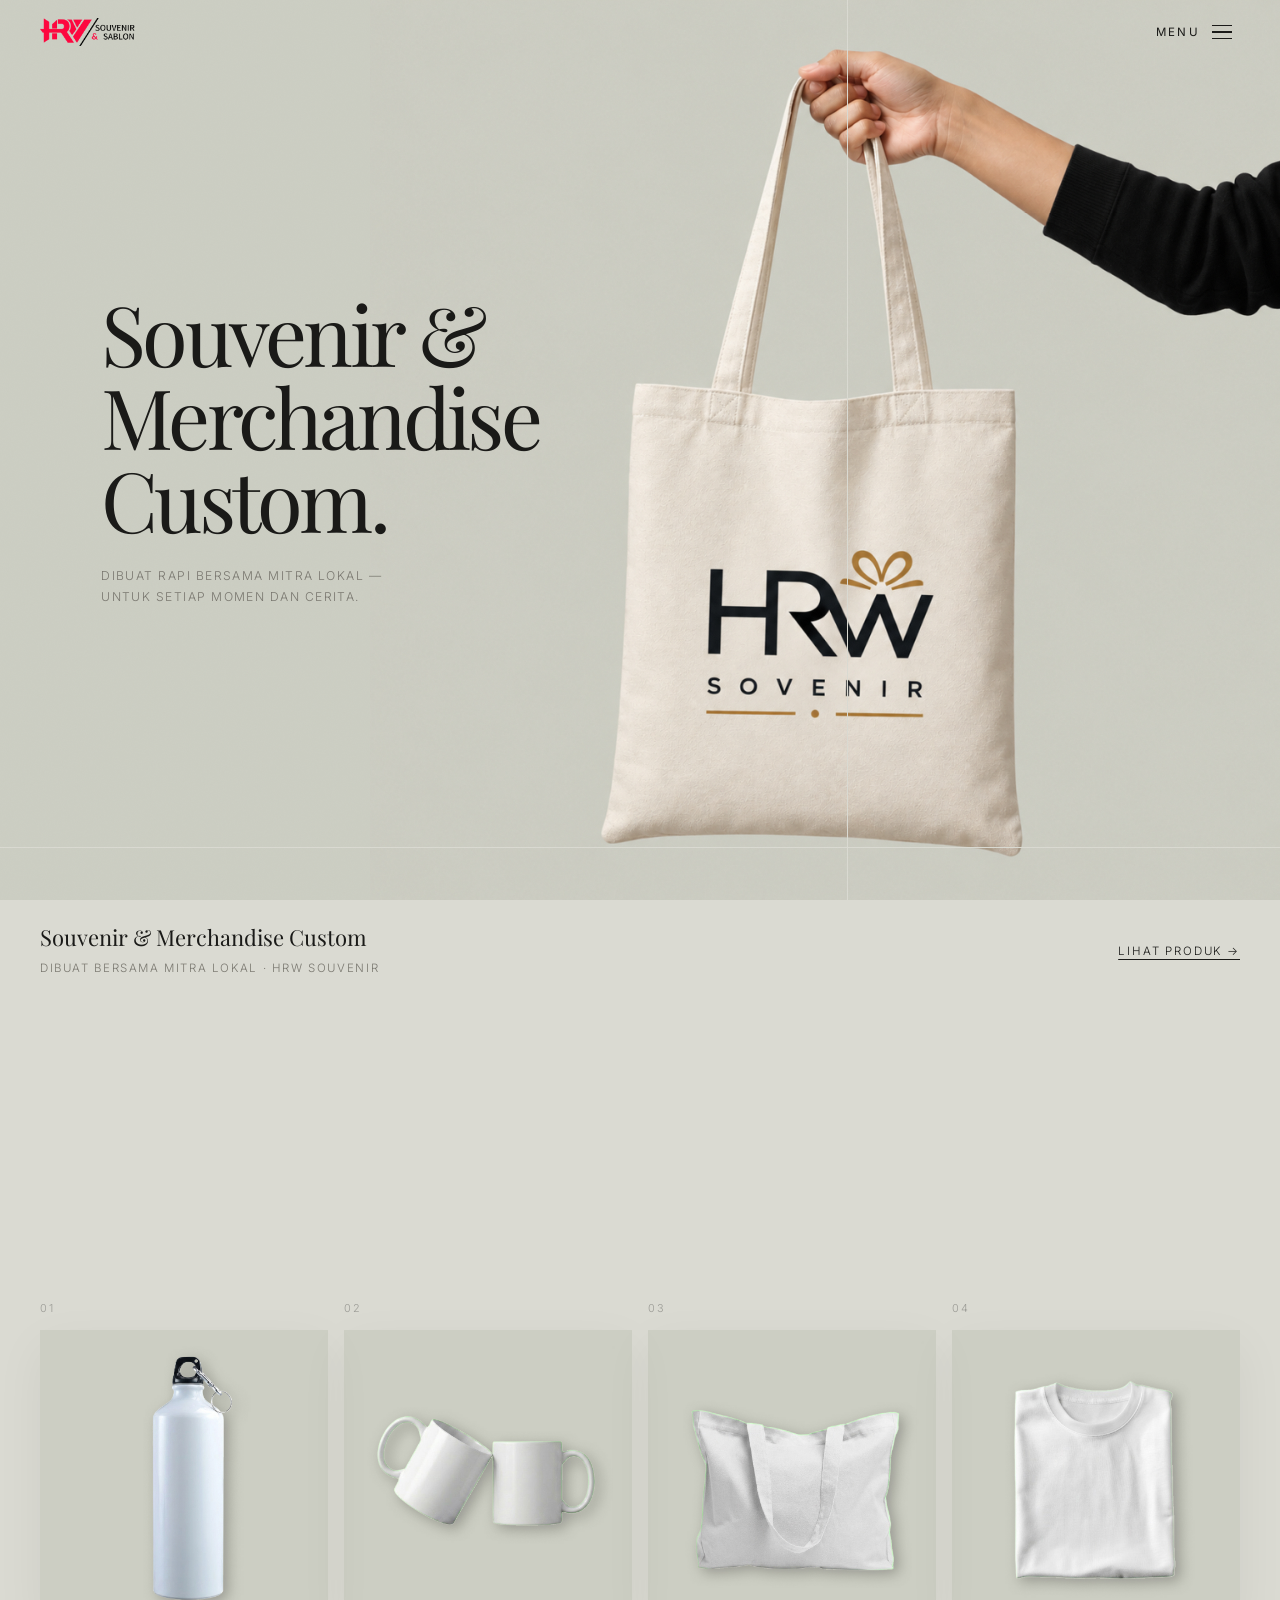
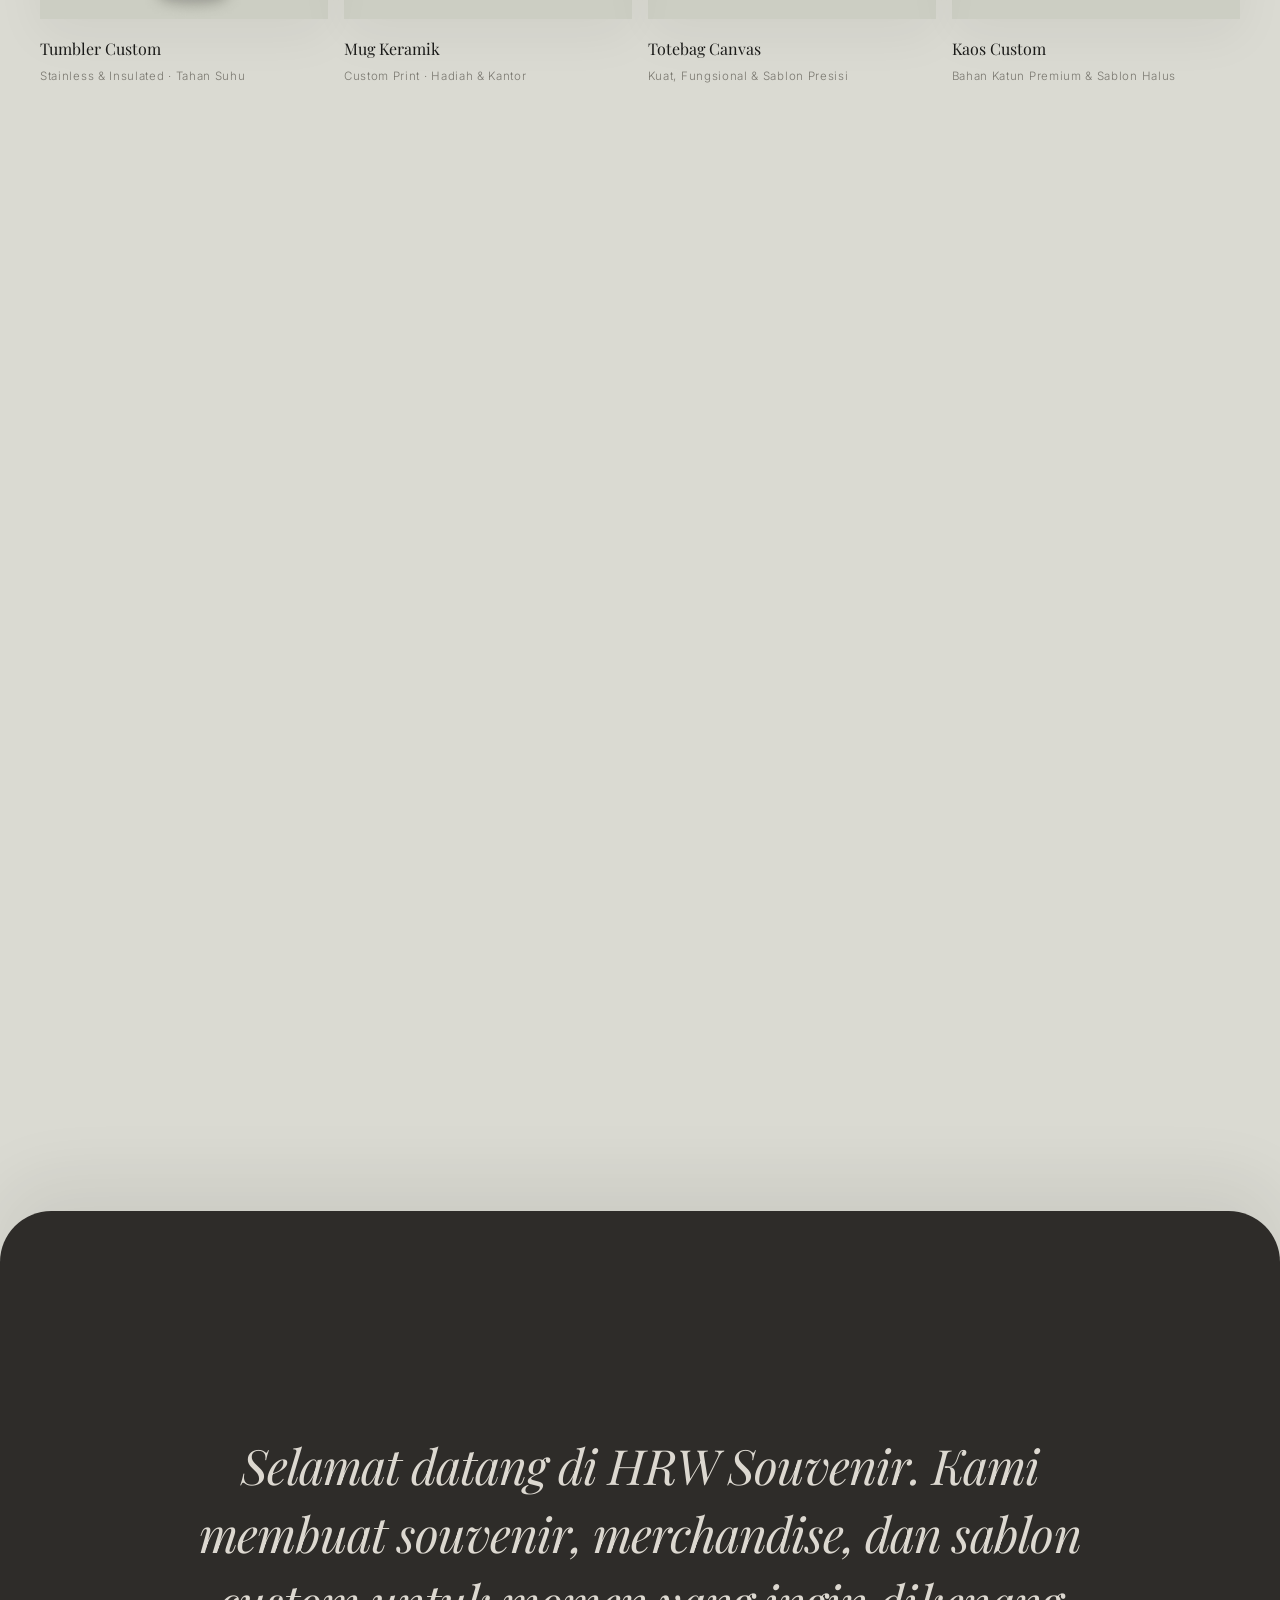
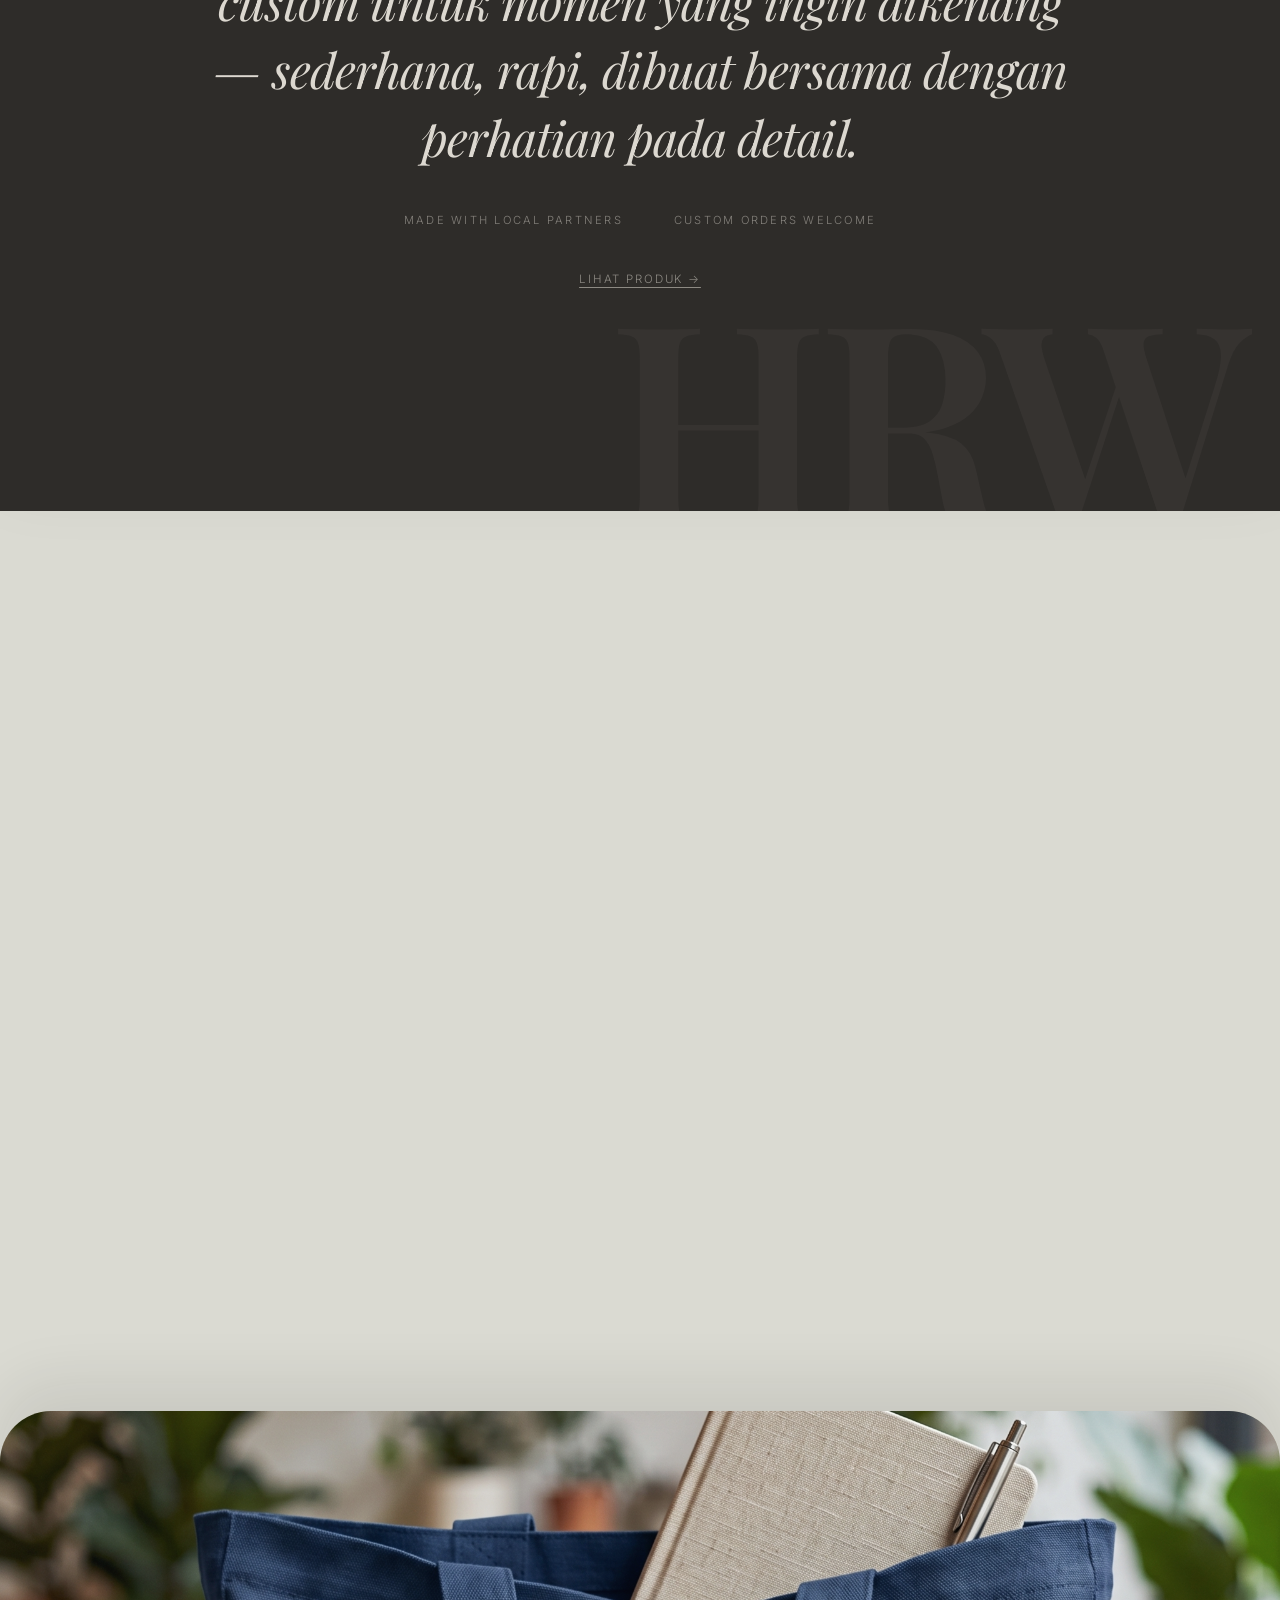
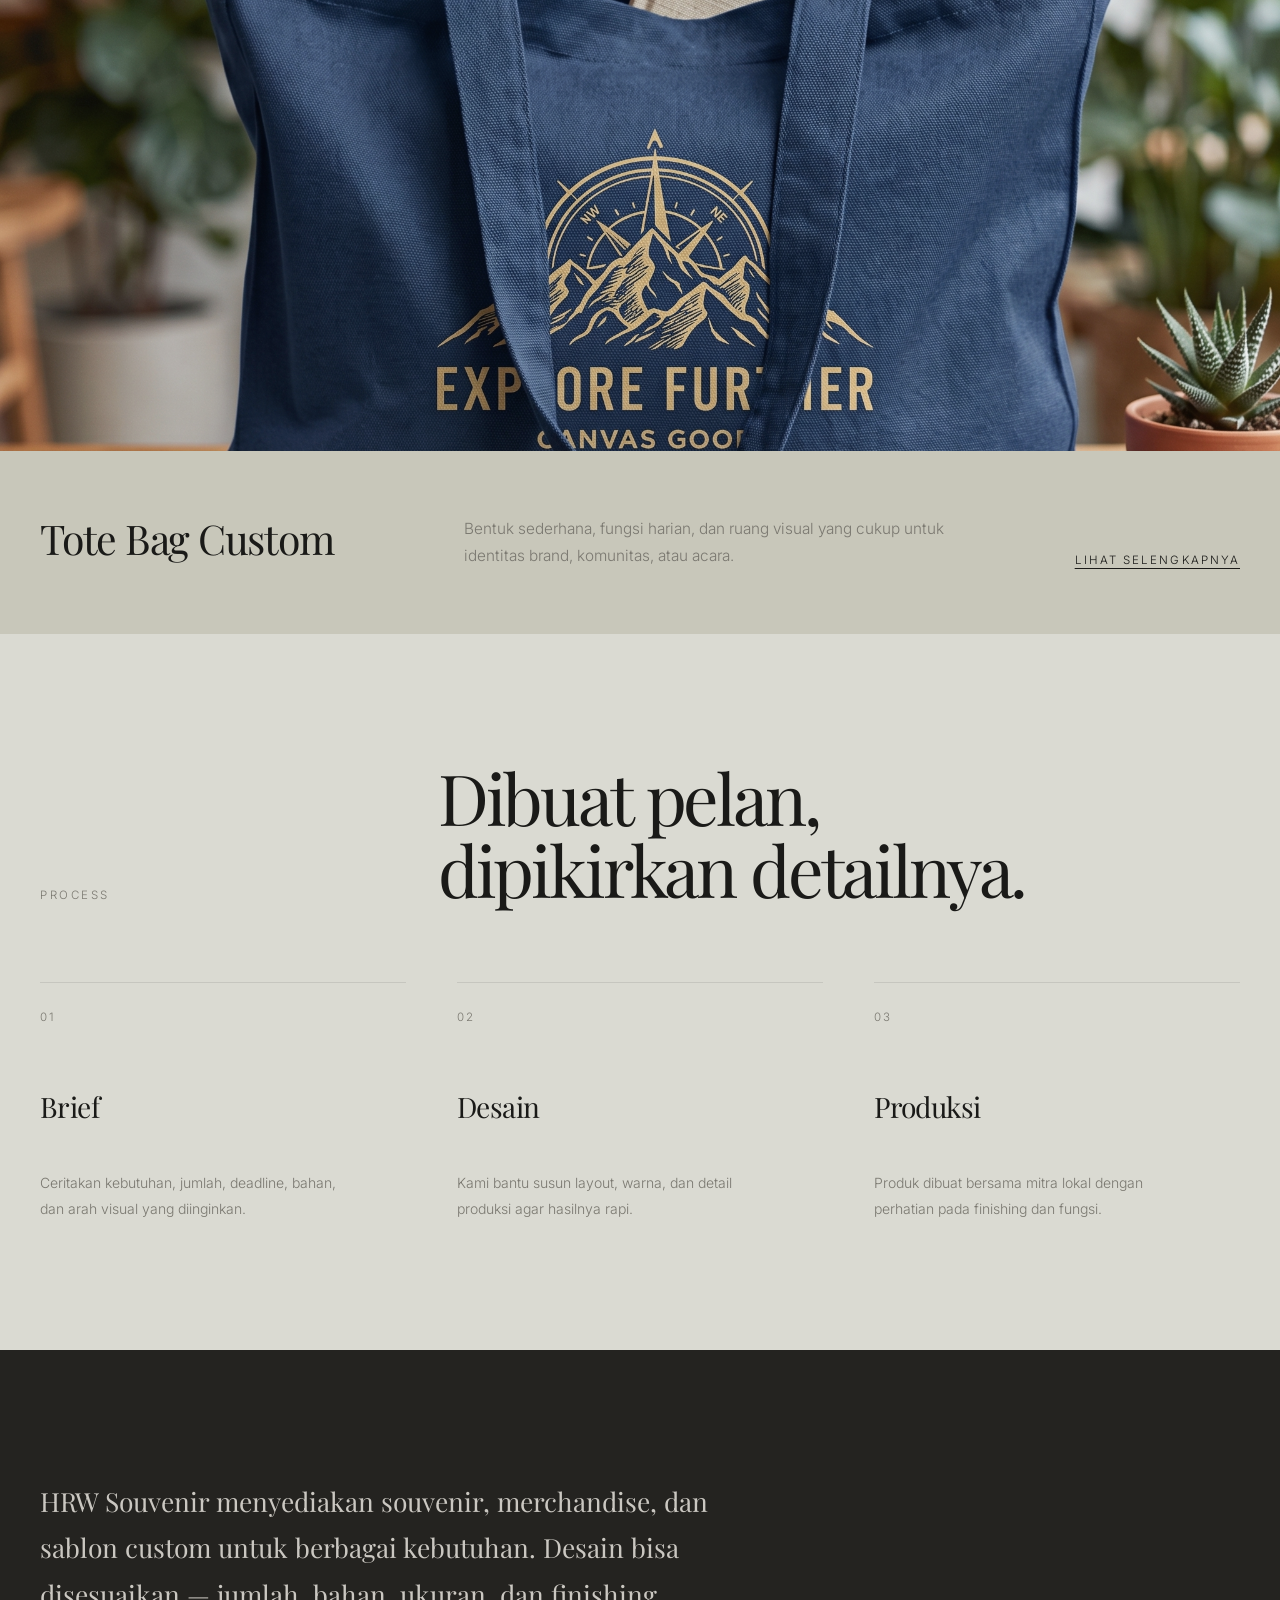
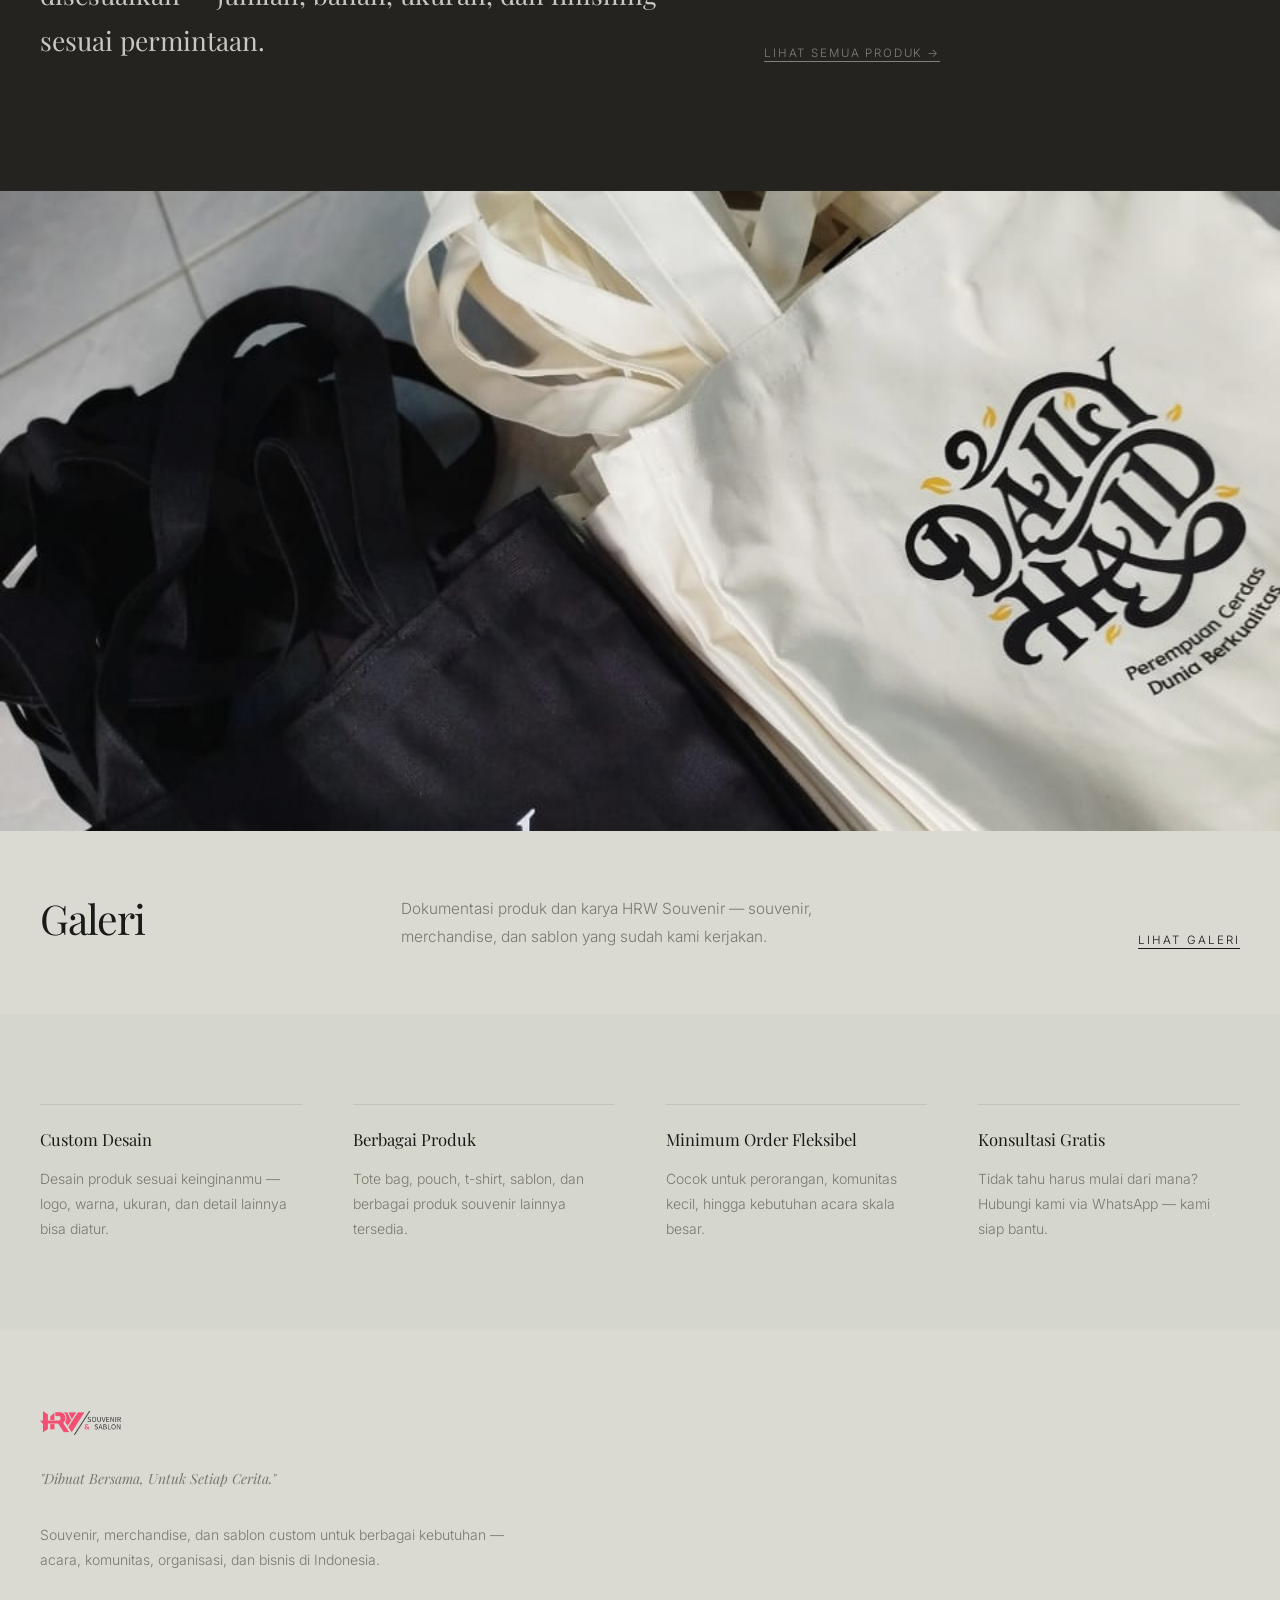
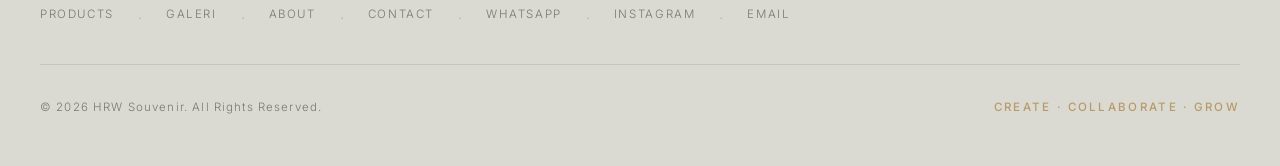
==== commit aaa46218: "redesign: v3.0 - editorial artisan layout, scroll pin animation, welcome dark theme" ====
--- a/index.html
+++ b/index.html
@@ -8,10 +8,13 @@
   <meta property="og:title" content="HRW Souvenir — Dibuat Bersama, Untuk Setiap Cerita" />
   <meta property="og:description" content="Souvenir, merchandise, dan sablon custom yang dibuat melalui kolaborasi dengan mitra lokal." />
   <meta property="og:type" content="website" />
-  <link rel="icon" href="./assets/images/logo/logo-lingkaran.png" type="image/png" />
-  <link rel="stylesheet" href="./css/style.css" />
+  <link rel="icon" href="./assets/images/logo/logo samping.png" type="image/png" />
+  <link rel="stylesheet" href="./css/style.css?v=3.0" />
 </head>
 <body>
+
+  <!-- Scroll Progress Indicator -->
+  <div class="scroll-progress" id="scroll-progress"></div>
 
   <!-- NAVBAR -->
   <nav class="navbar" id="navbar">
@@ -32,7 +35,7 @@
   <div class="nav-overlay" id="nav-overlay">
     <nav class="nav-overlay__links">
       <a href="./pages/products.html" class="nav-overlay__link" data-close>Products</a>
-      <a href="./pages/galeri.html" class="nav-overlay__link" data-close>Galeri</a>
+      <a href="./pages/galeri.html"   class="nav-overlay__link" data-close>Galeri</a>
       <a href="./pages/about.html"    class="nav-overlay__link" data-close>About</a>
       <a href="./pages/contact.html"  class="nav-overlay__link" data-close>Contact</a>
     </nav>
@@ -43,32 +46,27 @@
     </div>
   </div>
 
-  <!-- ============================================
-       HERO — Gambar full bleed, heading di tengah-kiri vertikal
-       ============================================ -->
+  <!-- HERO -->
   <section class="hg-hero">
-
-    <!-- Gambar penuh, tidak ada overlay -->
     <div class="hg-hero__bg">
       <img
         src="./assets/images/products/banner/Instagram story - 1 (1).jpg"
         alt="HRW Souvenir"
         class="hg-hero__bg-img"
+        id="hero-img"
         loading="eager"
       />
     </div>
-
-    <!-- Heading di tengah secara vertikal, posisi kiri gambar -->
     <div class="hg-hero__content">
       <h1 class="hg-hero__heading">
         Souvenir &amp;<br />Merchandise<br />Custom.
       </h1>
-    </div>
-
+      <p class="hg-hero__intro">Dibuat rapi bersama mitra lokal — untuk setiap momen dan cerita.</p>
+    </div>
   </section>
 
   <!-- Caption bar bawah hero -->
-  <div class="hg-hero__caption">
+  <div class="hg-hero__caption reveal">
     <div class="hg-hero__caption-left">
       <span class="hg-hero__product-name">Souvenir &amp; Merchandise Custom</span>
       <span class="hg-hero__product-sub">Dibuat bersama mitra lokal · HRW Souvenir</span>
@@ -76,174 +74,195 @@
     <a href="./pages/products.html" class="hg-hero__cta">Lihat Produk →</a>
   </div>
 
-  <!-- ============================================
-       PRODUCT STRIP (PINNED ON SCROLL)
-       ============================================ -->
+  <!-- PRODUCT STRIP -->
   <div class="hg-products-pin" id="products-pin">
     <div class="hg-products-sticky">
       <section class="hg-products">
-
         <a href="./pages/products.html#souvenir" class="hg-product">
-          <div class="hg-product__img-wrap">
-            <img src="./assets/images/6 produk depan/tumbler.jpg" alt="Tumbler Custom HRW Souvenir" class="hg-product__img hg-product__img--default" loading="lazy" />
-            <img src="./assets/images/6 produk depan/tumbler_final.jpg" alt="Tumbler Custom HRW Souvenir" class="hg-product__img hg-product__img--hover" loading="lazy" />
+          <span class="hg-product__number">01</span>
+          <div class="hg-product__img-wrap">
+            <img src="./assets/images/6 produk depan/tumbler.jpg"       alt="Tumbler Custom HRW Souvenir"    class="hg-product__img hg-product__img--default" loading="lazy" />
+            <img src="./assets/images/6 produk depan/tumbler_final.jpg" alt="Tumbler Custom HRW Souvenir"    class="hg-product__img hg-product__img--hover"   loading="lazy" />
           </div>
           <div class="hg-product__info">
             <span class="hg-product__name">Tumbler Custom</span>
             <span class="hg-product__meta">Stainless &amp; Insulated · Tahan Suhu</span>
           </div>
         </a>
-
         <a href="./pages/products.html#merchandise" class="hg-product">
-          <div class="hg-product__img-wrap">
-            <img src="./assets/images/6 produk depan/mug.jpg" alt="Mug Keramik Custom HRW Souvenir" class="hg-product__img hg-product__img--default" loading="lazy" />
-            <img src="./assets/images/6 produk depan/mug_final.jpg" alt="Mug Keramik Custom HRW Souvenir" class="hg-product__img hg-product__img--hover" loading="lazy" />
+          <span class="hg-product__number">02</span>
+          <div class="hg-product__img-wrap">
+            <img src="./assets/images/6 produk depan/mug.jpg"       alt="Mug Keramik Custom HRW Souvenir" class="hg-product__img hg-product__img--default" loading="lazy" />
+            <img src="./assets/images/6 produk depan/mug_final.jpg" alt="Mug Keramik Custom HRW Souvenir" class="hg-product__img hg-product__img--hover"   loading="lazy" />
           </div>
           <div class="hg-product__info">
             <span class="hg-product__name">Mug Keramik</span>
             <span class="hg-product__meta">Custom Print · Hadiah &amp; Kantor</span>
           </div>
         </a>
-
         <a href="./pages/products.html#sablon" class="hg-product">
-          <div class="hg-product__img-wrap">
-            <img src="./assets/images/6 produk depan/totebag.jpg" alt="Totebag Canvas HRW Souvenir" class="hg-product__img hg-product__img--default" loading="lazy" />
-            <img src="./assets/images/6 produk depan/totebag_final.jpg" alt="Totebag Canvas HRW Souvenir" class="hg-product__img hg-product__img--hover" loading="lazy" />
+          <span class="hg-product__number">03</span>
+          <div class="hg-product__img-wrap">
+            <img src="./assets/images/6 produk depan/totebag.jpg"       alt="Totebag Canvas HRW Souvenir" class="hg-product__img hg-product__img--default" loading="lazy" />
+            <img src="./assets/images/6 produk depan/totebag_final.jpg" alt="Totebag Canvas HRW Souvenir" class="hg-product__img hg-product__img--hover"   loading="lazy" />
           </div>
           <div class="hg-product__info">
             <span class="hg-product__name">Totebag Canvas</span>
             <span class="hg-product__meta">Kuat, Fungsional &amp; Sablon Presisi</span>
           </div>
         </a>
-
         <a href="./pages/products.html#custom" class="hg-product">
-          <div class="hg-product__img-wrap">
-            <img src="./assets/images/6 produk depan/kaos.jpg" alt="Kaos Custom HRW Souvenir" class="hg-product__img hg-product__img--default" loading="lazy" />
-            <img src="./assets/images/6 produk depan/kaos_final.jpg" alt="Kaos Custom HRW Souvenir" class="hg-product__img hg-product__img--hover" loading="lazy" />
+          <span class="hg-product__number">04</span>
+          <div class="hg-product__img-wrap">
+            <img src="./assets/images/6 produk depan/kaos.jpg"       alt="Kaos Custom HRW Souvenir" class="hg-product__img hg-product__img--default" loading="lazy" />
+            <img src="./assets/images/6 produk depan/kaos_final.jpg" alt="Kaos Custom HRW Souvenir" class="hg-product__img hg-product__img--hover"   loading="lazy" />
           </div>
           <div class="hg-product__info">
             <span class="hg-product__name">Kaos Custom</span>
             <span class="hg-product__meta">Bahan Katun Premium &amp; Sablon Halus</span>
           </div>
         </a>
-
       </section>
     </div>
   </div>
 
-  <section class="hg-welcome">
-    <div class="hg-welcome__inner">
-      <p class="hg-welcome__text">
-        Selamat datang di HRW Souvenir dan terima kasih sudah meluangkan waktu untuk mengenal kami.
-        Di tengah begitu banyak pilihan di luar sana, kami memilih untuk tetap sederhana dan fokus pada
-        produk yang punya nilai, desain yang tidak lekang oleh waktu, dan kualitas yang bisa kamu pegang.
-        Sesuatu yang layak untuk dikenang.
-      </p>
-      <a href="./pages/products.html" class="hg-welcome__link">Lihat Produk →</a>
-    </div>
-  </section>
-
-  <!-- ============================================
-       FEATURE PRODUCT
-       ============================================ -->
-  <section class="hg-feature">
-    <a href="./pages/products.html" class="hg-feature__link">
-      <div class="hg-feature__img-wrap">
-        <img src="https://images.unsplash.com/photo-1559056199-641a0ac8b55e?w=1800&q=80&auto=format&fit=crop" alt="HRW Souvenir — Tote Bag Custom" class="hg-feature__img" loading="lazy" />
-      </div>
-      <div class="hg-feature__body">
-        <h2 class="hg-feature__heading">Tote Bag Custom</h2>
-        <p class="hg-feature__desc">Desain bebas, bahan pilihan, minimum order fleksibel.</p>
-        <span class="hg-feature__cta">LIHAT SELENGKAPNYA</span>
-      </div>
-    </a>
-  </section>
-
-  <!-- ============================================
-       BRAND STATEMENT
-       ============================================ -->
+  <!-- WELCOME -->
+  <div class="hg-welcome-pin" id="welcome-pin">
+    <div class="hg-welcome-sticky">
+      <section class="hg-welcome">
+        <div class="hg-welcome__inner">
+          <p class="hg-welcome__text">
+            Selamat datang di HRW Souvenir. Kami membuat souvenir, merchandise, dan sablon custom untuk momen yang ingin dikenang — sederhana, rapi, dibuat bersama dengan perhatian pada detail.
+          </p>
+          <div class="hg-welcome__meta">
+            <span>Made with local partners</span>
+            <span>Custom orders welcome</span>
+          </div>
+          <a href="./pages/products.html" class="hg-welcome__link">Lihat Produk →</a>
+        </div>
+      </section>
+    </div>
+  </div>
+
+  <!-- FEATURE — Tote Bag (card overlap dari Welcome) -->
+  <div class="hg-feature-pin">
+    <section class="hg-feature hg-feature--story">
+      <a href="./pages/products.html" class="hg-feature__link">
+        <div class="hg-feature__img-wrap">
+          <img src="./assets/images/6 produk depan/totebag_final.jpg" alt="HRW Souvenir — Tote Bag Custom" class="hg-feature__img" loading="lazy" />
+        </div>
+        <div class="hg-feature__body">
+          <h2 class="hg-feature__heading">Tote Bag Custom</h2>
+          <p class="hg-feature__desc">Bentuk sederhana, fungsi harian, dan ruang visual yang cukup untuk identitas brand, komunitas, atau acara.</p>
+          <span class="hg-feature__cta">LIHAT SELENGKAPNYA</span>
+        </div>
+      </a>
+    </section>
+  </div>
+
+  <!-- PROCESS -->
+  <section class="hg-process" aria-labelledby="process-title">
+    <div class="hg-process__inner">
+      <div class="hg-process__head reveal">
+        <span class="hg-process__eyebrow">Process</span>
+        <h2 id="process-title" class="hg-process__title">Dibuat pelan,<br />dipikirkan detailnya.</h2>
+      </div>
+      <div class="hg-process__grid">
+        <article class="hg-process__item reveal">
+          <span class="hg-process__num">01</span>
+          <h3>Brief</h3>
+          <p>Ceritakan kebutuhan, jumlah, deadline, bahan, dan arah visual yang diinginkan.</p>
+        </article>
+        <article class="hg-process__item reveal reveal-delay-1">
+          <span class="hg-process__num">02</span>
+          <h3>Desain</h3>
+          <p>Kami bantu susun layout, warna, dan detail produksi agar hasilnya rapi.</p>
+        </article>
+        <article class="hg-process__item reveal reveal-delay-2">
+          <span class="hg-process__num">03</span>
+          <h3>Produksi</h3>
+          <p>Produk dibuat bersama mitra lokal dengan perhatian pada finishing dan fungsi.</p>
+        </article>
+      </div>
+    </div>
+  </section>
+
+  <!-- BRAND STATEMENT -->
   <section class="hg-statement">
-    <div class="hg-statement__inner">
+    <div class="hg-statement__inner reveal">
       <p class="hg-statement__text">
-        HRW Souvenir menyediakan souvenir, merchandise, dan sablon custom untuk berbagai kebutuhan.
-        Desain bisa disesuaikan — jumlah, bahan, ukuran, dan finishing sesuai permintaan.
+        HRW Souvenir menyediakan souvenir, merchandise, dan sablon custom untuk berbagai kebutuhan. Desain bisa disesuaikan — jumlah, bahan, ukuran, dan finishing sesuai permintaan.
       </p>
       <a href="./pages/products.html" class="hg-statement__link">Lihat semua produk →</a>
     </div>
   </section>
 
-  <!-- ============================================
-       SECOND FEATURE
-       ============================================ -->
+  <!-- FEATURE — Galeri -->
   <section class="hg-feature hg-feature--alt">
     <a href="./pages/galeri.html" class="hg-feature__link">
       <div class="hg-feature__img-wrap">
-        <img src="https://images.unsplash.com/photo-1558618666-fcd25c85cd64?w=1800&q=80&auto=format&fit=crop" alt="HRW Souvenir — Galeri" class="hg-feature__img" loading="lazy" />
+        <img src="./assets/images/galery/IMG-20260830-WA0062.jpg" alt="HRW Souvenir — Galeri" class="hg-feature__img" loading="lazy" />
       </div>
       <div class="hg-feature__body">
         <h2 class="hg-feature__heading">Galeri</h2>
-        <p class="hg-feature__desc">Dokumentasi produk dan karya HRW Souvenir.</p>
+        <p class="hg-feature__desc">Dokumentasi produk dan karya HRW Souvenir — souvenir, merchandise, dan sablon yang sudah kami kerjakan.</p>
         <span class="hg-feature__cta">LIHAT GALERI</span>
       </div>
     </a>
   </section>
 
-  <!-- ============================================
-       TRUST BAR
-       ============================================ -->
+  <!-- TRUST BAR -->
   <div class="hg-trust">
     <div class="hg-trust__inner">
-      <div class="hg-trust__item">
+      <div class="hg-trust__item reveal">
         <p class="hg-trust__title">Custom Desain</p>
         <p class="hg-trust__desc">Desain produk sesuai keinginanmu — logo, warna, ukuran, dan detail lainnya bisa diatur.</p>
       </div>
-      <div class="hg-trust__item">
+      <div class="hg-trust__item reveal reveal-delay-1">
         <p class="hg-trust__title">Berbagai Produk</p>
         <p class="hg-trust__desc">Tote bag, pouch, t-shirt, sablon, dan berbagai produk souvenir lainnya tersedia.</p>
       </div>
-      <div class="hg-trust__item">
+      <div class="hg-trust__item reveal reveal-delay-2">
         <p class="hg-trust__title">Minimum Order Fleksibel</p>
         <p class="hg-trust__desc">Cocok untuk perorangan, komunitas kecil, hingga kebutuhan acara skala besar.</p>
       </div>
-      <div class="hg-trust__item">
+      <div class="hg-trust__item reveal reveal-delay-3">
         <p class="hg-trust__title">Konsultasi Gratis</p>
         <p class="hg-trust__desc">Tidak tahu harus mulai dari mana? Hubungi kami via WhatsApp — kami siap bantu.</p>
       </div>
     </div>
   </div>
 
-  <!-- ============================================
-       FOOTER
-       ============================================ -->
+  <!-- FOOTER -->
   <footer class="footer" id="contact">
     <div class="footer__inner">
       <div class="footer__logo">
         <img src="./assets/images/logo/logo samping.png" alt="HRW Souvenir" />
       </div>
-      <p class="footer__tagline">Souvenir &amp; Merchandise Custom.</p>
+      <p class="footer__tagline">"Dibuat Bersama, Untuk Setiap Cerita."</p>
       <p class="footer__desc">Souvenir, merchandise, dan sablon custom untuk berbagai kebutuhan — acara, komunitas, organisasi, dan bisnis di Indonesia.</p>
       <div class="footer__links">
         <a href="./pages/products.html" class="footer__link">Products</a>
-        <span class="footer__sep">·</span>
-        <a href="./pages/galeri.html" class="footer__link">Galeri</a>
-        <span class="footer__sep">·</span>
-        <a href="./pages/about.html" class="footer__link">About</a>
-        <span class="footer__sep">·</span>
-        <a href="./pages/contact.html" class="footer__link">Contact</a>
-        <span class="footer__sep">·</span>
+        <span class="footer__sep">&middot;</span>
+        <a href="./pages/galeri.html"   class="footer__link">Galeri</a>
+        <span class="footer__sep">&middot;</span>
+        <a href="./pages/about.html"    class="footer__link">About</a>
+        <span class="footer__sep">&middot;</span>
+        <a href="./pages/contact.html"  class="footer__link">Contact</a>
+        <span class="footer__sep">&middot;</span>
         <a href="https://wa.me/6281234567890" target="_blank" class="footer__link">WhatsApp</a>
-        <span class="footer__sep">·</span>
+        <span class="footer__sep">&middot;</span>
         <a href="https://instagram.com/hrwsouvenir" target="_blank" class="footer__link">Instagram</a>
-        <span class="footer__sep">·</span>
+        <span class="footer__sep">&middot;</span>
         <a href="mailto:hello@hrwsouvenir.com" class="footer__link">Email</a>
       </div>
       <div class="footer__bottom">
-        <p class="footer__copy">© <span id="footer-year">2026</span> HRW Souvenir. All Rights Reserved.</p>
-        <p class="footer__essence">Create · Collaborate · Grow</p>
+        <p class="footer__copy">&copy; <span id="footer-year">2026</span> HRW Souvenir. All Rights Reserved.</p>
+        <p class="footer__essence">Create &middot; Collaborate &middot; Grow</p>
       </div>
     </div>
   </footer>
 
   <script src="./js/main.js"></script>
 </body>
-</html>
+</html>
--- a/css/style.css
+++ b/css/style.css
@@ -1,36 +1,39 @@
 ﻿/* ============================================
-   HRW SOUVENIR — Design System v2.0
-   Hardgraft-inspired: Quiet · Editorial · Artisan
+   HRW SOUVENIR — Design System v3.0
+   Editorial Artisan: Quiet x Bold x Local
+   Ref: MAKR + hardgraft + brand identity HRW
    ============================================ */
 
-@import url('https://fonts.googleapis.com/css2?family=Playfair+Display:ital,wght@0,400;0,500;0,600;0,700;1,400;1,500&family=Inter:wght@300;400;500&display=swap');
-
-/* --- Design Tokens --- */
+@import url('https://fonts.googleapis.com/css2?family=Playfair+Display:ital,wght@0,400;0,500;0,600;1,400;1,500&family=Inter:wght@300;400;500&display=swap');
+
 :root {
-  --color-bg:        #CCCDC2;
-  --color-bg-white:  #CCCDC2;
-  --color-dark:      #1A1A1A;
-  --color-dark-warm: #2A2825;
-  --color-text:      #1A1A1A;
-  --color-muted:     #8A8680;
-  --color-border:    rgba(26,26,26,0.08);
-  --color-border-md: rgba(26,26,26,0.15);
-  --color-accent:    #C4A882;
+  --color-bg:         #DADAD2;
+  --color-bg-alt:     #D0D0C8;
+  --color-bg-card:    #E2E2DA;
+  --color-dark:       #1A1A18;
+  --color-dark-warm:  #242320;
+  --color-text:       #1A1A18;
+  --color-muted:      #7A7870;
+  --color-accent:     #B89A6A;
+  --color-border:     rgba(26,26,24,0.1);
+  --color-border-md:  rgba(26,26,24,0.2);
 
   --font-serif: 'Playfair Display', Georgia, serif;
   --font-sans:  'Inter', system-ui, sans-serif;
 
-  --text-xs:   0.72rem;
-  --text-sm:   0.875rem;
+  --text-2xs: 0.65rem;
+  --text-xs:  0.72rem;
+  --text-sm:  0.875rem;
   --text-base: 1rem;
-  --text-md:   1.125rem;
-  --text-lg:   1.375rem;
-  --text-xl:   1.75rem;
-  --text-2xl:  2.25rem;
-  --text-3xl:  3rem;
-  --text-4xl:  4rem;
-  --text-5xl:  5.5rem;
-
+  --text-md:  1.125rem;
+  --text-lg:  1.375rem;
+  --text-xl:  1.75rem;
+  --text-2xl: 2.25rem;
+  --text-3xl: 3rem;
+  --text-4xl: 4rem;
+  --text-5xl: 5.5rem;
+
+  --space-1:  0.25rem;
   --space-2:  0.5rem;
   --space-3:  0.75rem;
   --space-4:  1rem;
@@ -45,2561 +48,328 @@
   --space-32: 8rem;
   --space-40: 10rem;
 
-  --container: 1280px;
+  --container:        1280px;
   --container-narrow: 680px;
-  --pad: clamp(1.25rem, 4vw, 2.5rem);
-
-  --ease-out: cubic-bezier(0.25, 0.46, 0.45, 0.94);
-  --navbar-h: 64px;
-}
-
-/* --- Reset --- */
+  --pad:              clamp(1.25rem, 4vw, 2.5rem);
+  --navbar-h:         64px;
+  --ease-out:         cubic-bezier(0.25, 0.46, 0.45, 0.94);
+}
+
 *, *::before, *::after { margin:0; padding:0; box-sizing:border-box; }
-
-html {
-  font-size: 16px;
-  scroll-behavior: smooth;
-  -webkit-font-smoothing: antialiased;
-  -moz-osx-font-smoothing: grayscale;
-}
-
-body {
-  font-family: var(--font-sans);
-  font-weight: 300;
-  color: var(--color-text);
-  background: var(--color-bg);
-  line-height: 1.75;
-  overflow-x: hidden;
-}
-
+html { font-size:16px; scroll-behavior:smooth; -webkit-font-smoothing:antialiased; }
+body { font-family:var(--font-sans); font-weight:300; color:var(--color-text); background:var(--color-bg); line-height:1.75; overflow-x:hidden; }
 img { max-width:100%; height:auto; display:block; }
 a   { text-decoration:none; color:inherit; }
 button { font-family:var(--font-sans); cursor:pointer; border:none; background:none; outline:none; }
 ul,ol { list-style:none; }
 
-/* ============================================
-   NAVBAR
-   ============================================ */
-.navbar {
-  position: fixed;
-  top: 0; left: 0; right: 0;
-  height: var(--navbar-h);
-  z-index: 1000;
-  display: flex;
-  align-items: center;
-  padding: 0 var(--pad);
-  mix-blend-mode: normal;
-}
-
-.navbar__inner {
-  display: flex;
-  align-items: center;
-  justify-content: space-between;
-  width: 100%;
-  max-width: var(--container);
-  margin: 0 auto;
-}
-
-.navbar__logo img {
-  height: 28px;
-  width: auto;
-  display: block;
-}
-
-/* right side: menu toggle text */
-.navbar__toggle {
-  font-family: var(--font-sans);
-  font-size: var(--text-xs);
-  font-weight: 400;
-  letter-spacing: 0.18em;
-  text-transform: uppercase;
-  color: var(--color-dark);
-  display: flex;
-  align-items: center;
-  gap: var(--space-3);
-  cursor: pointer;
-  background: none;
-  border: none;
-  padding: var(--space-2);
-  transition: opacity 0.2s ease;
-}
-.navbar__toggle:hover { opacity: 0.55; }
-
-.navbar__toggle-bars {
-  display: flex;
-  flex-direction: column;
-  gap: 5px;
-}
-.navbar__toggle-bars span {
-  display: block;
-  width: 20px;
-  height: 1.5px;
-  background: var(--color-dark);
-  transition: transform 0.35s var(--ease-out), opacity 0.25s ease;
-  transform-origin: center;
-}
-.navbar__toggle.is-active .navbar__toggle-bars span:nth-child(1) {
-  transform: translateY(6.5px) rotate(45deg);
-}
-.navbar__toggle.is-active .navbar__toggle-bars span:nth-child(2) {
-  opacity: 0;
-}
-.navbar__toggle.is-active .navbar__toggle-bars span:nth-child(3) {
-  transform: translateY(-6.5px) rotate(-45deg);
-}
-
-/* ============================================
-   FULLSCREEN MENU OVERLAY
-   ============================================ */
-.nav-overlay {
-  position: fixed;
-  inset: 0;
-  background: var(--color-bg);
-  z-index: 999;
-  display: flex;
-  flex-direction: column;
-  align-items: flex-start;
-  justify-content: center;
-  padding: var(--space-32) var(--pad);
-  opacity: 0;
-  pointer-events: none;
-  transition: opacity 0.4s var(--ease-out);
-}
-.nav-overlay.is-open {
-  opacity: 1;
-  pointer-events: all;
-}
-
-.nav-overlay__links {
-  display: flex;
-  flex-direction: column;
-  gap: var(--space-6);
-  margin-bottom: var(--space-16);
-}
-
-.nav-overlay__link {
-  font-family: var(--font-serif);
-  font-size: clamp(2rem, 5vw, 3.5rem);
-  font-weight: 400;
-  color: var(--color-dark);
-  line-height: 1.1;
-  transition: opacity 0.2s ease;
-}
-.nav-overlay__link:hover { opacity: 0.45; }
-
-.nav-overlay__meta {
-  display: flex;
-  gap: var(--space-8);
-}
-.nav-overlay__meta-link {
-  font-size: var(--text-xs);
-  letter-spacing: 0.12em;
-  text-transform: uppercase;
-  color: var(--color-muted);
-  transition: color 0.2s ease;
-}
-.nav-overlay__meta-link:hover { color: var(--color-dark); }
-
-/* ============================================
-   HERO
-   ============================================ */
-.hero {
+/* Scroll Animation */
+.reveal { opacity:0; transform:translateY(26px); transition:opacity 0.75s var(--ease-out), transform 0.75s var(--ease-out); }
+.reveal.is-visible { opacity:1; transform:translateY(0); }
+.reveal-delay-1 { transition-delay:0.1s; }
+.reveal-delay-2 { transition-delay:0.22s; }
+.reveal-delay-3 { transition-delay:0.34s; }
+
+/* Scroll Progress */
+.scroll-progress { position:fixed; top:0; left:0; width:2px; background:var(--color-accent); z-index:2000; height:0%; transition:height 0.05s linear; }
+
+/* Navbar */
+.navbar { position:fixed; top:0; left:0; right:0; height:var(--navbar-h); z-index:1000; display:flex; align-items:center; padding:0 var(--pad); }
+.navbar__inner { display:flex; align-items:center; justify-content:space-between; width:100%; max-width:var(--container); margin:0 auto; }
+.navbar__logo img { height:28px; width:auto; display:block; }
+.navbar__toggle { font-size:var(--text-xs); font-weight:400; letter-spacing:0.2em; text-transform:uppercase; color:var(--color-dark); display:flex; align-items:center; gap:var(--space-3); padding:var(--space-2); transition:opacity 0.2s; }
+.navbar__toggle:hover { opacity:0.5; }
+.navbar__toggle-bars { display:flex; flex-direction:column; gap:5px; }
+.navbar__toggle-bars span { display:block; width:20px; height:1.5px; background:var(--color-dark); transition:transform 0.35s var(--ease-out), opacity 0.25s ease; transform-origin:center; }
+.navbar__toggle.is-active .navbar__toggle-bars span:nth-child(1) { transform:translateY(6.5px) rotate(45deg); }
+.navbar__toggle.is-active .navbar__toggle-bars span:nth-child(2) { opacity:0; }
+.navbar__toggle.is-active .navbar__toggle-bars span:nth-child(3) { transform:translateY(-6.5px) rotate(-45deg); }
+/* Nav Overlay */
+.nav-overlay { position:fixed; inset:0; background:var(--color-bg); z-index:999; display:flex; flex-direction:column; align-items:flex-start; justify-content:center; padding:var(--space-32) var(--pad); opacity:0; pointer-events:none; transition:opacity 0.4s var(--ease-out); }
+.nav-overlay.is-open { opacity:1; pointer-events:all; }
+.nav-overlay__links { display:flex; flex-direction:column; gap:var(--space-6); margin-bottom:var(--space-16); }
+.nav-overlay__link { font-family:var(--font-serif); font-size:clamp(2.5rem,6vw,4rem); font-weight:400; color:var(--color-dark); line-height:1.05; transition:opacity 0.2s ease; }
+.nav-overlay__link:hover { opacity:0.35; }
+.nav-overlay__link--active { opacity:0.3; pointer-events:none; }
+.nav-overlay__meta { display:flex; gap:var(--space-8); }
+.nav-overlay__meta-link { font-size:var(--text-xs); letter-spacing:0.14em; text-transform:uppercase; color:var(--color-muted); transition:color 0.2s; }
+.nav-overlay__meta-link:hover { color:var(--color-dark); }
+
+/* Hero */
+.hg-hero { position:relative; width:100%; height:100vh; min-height:580px; padding-top:var(--navbar-h); overflow:hidden; isolation:isolate; }
+.hg-hero__bg { position:absolute; inset:0; z-index:0; }
+.hg-hero__bg-img { width:100%; height:100%; object-fit:cover; object-position:right center; display:block; will-change:transform; }
+.hg-hero::after { content:''; position:absolute; inset:0; z-index:1; background-image:url("data:image/svg+xml,%3Csvg viewBox='0 0 200 200' xmlns='http://www.w3.org/2000/svg'%3E%3Cfilter id='n'%3E%3CfeTurbulence type='fractalNoise' baseFrequency='0.85' numOctaves='4' stitchTiles='stitch'/%3E%3C/filter%3E%3Crect width='100%25' height='100%25' filter='url(%23n)'/%3E%3C/svg%3E"); background-repeat:repeat; background-size:180px 180px; opacity:0.022; pointer-events:none; }
+.hg-hero__content { position:absolute; z-index:2; top:50%; left:25%; transform:translate(-50%,-50%); max-width:min(520px,45vw); }
+.hg-hero__heading { font-family:var(--font-serif); font-size:clamp(3.2rem,6.5vw,7rem); font-weight:400; color:var(--color-dark); line-height:1.0; letter-spacing:-0.045em; font-feature-settings:"liga" 1,"kern" 1; }
+.hg-hero__intro { margin-top:var(--space-6); max-width:320px; font-size:clamp(0.72rem,0.95vw,0.85rem); line-height:1.8; letter-spacing:0.12em; text-transform:uppercase; color:var(--color-muted); }
+.hg-hero__caption { position:relative; z-index:5; display:flex; align-items:center; justify-content:space-between; padding:var(--space-6) var(--pad) var(--space-8); background:var(--color-bg); gap:var(--space-8); }
+.hg-hero__caption-left { display:flex; flex-direction:column; gap:var(--space-2); }
+.hg-hero__product-name { font-family:var(--font-serif); font-size:var(--text-lg); font-weight:400; color:var(--color-dark); line-height:1.2; }
+.hg-hero__product-sub { font-size:var(--text-xs); letter-spacing:0.14em; text-transform:uppercase; color:var(--color-muted); }
+.hg-hero__cta { font-size:var(--text-xs); letter-spacing:0.16em; text-transform:uppercase; color:var(--color-dark); text-decoration:underline; text-underline-offset:4px; flex-shrink:0; transition:opacity 0.2s; }
+.hg-hero__cta:hover { opacity:0.45; }
+
+/* Product Strip */
+.hg-products-pin { position:relative; height:300vh; background:var(--color-bg); z-index:1; }
+.hg-products-sticky { position:sticky; top:0; height:100vh; display:flex; flex-direction:column; justify-content:center; width:100%; z-index:1; padding-top:var(--navbar-h); overflow:hidden; }
+.hg-products { display:grid; grid-template-columns:repeat(4,1fr); gap:clamp(0.5rem,1.2vw,1.5rem); padding:0 var(--pad); align-items:start; }
+.hg-product { display:block; position:relative; background:transparent; -webkit-tap-highlight-color:transparent; }
+.hg-product__number { display:block; margin-bottom:var(--space-3); font-size:0.68rem; letter-spacing:0.2em; color:rgba(26,26,24,0.32); }
+.hg-product__img-wrap { position:relative; width:100%; aspect-ratio:1/1; overflow:hidden; background:rgba(255,255,255,0.08); box-shadow:0 16px 48px rgba(26,26,24,0.05); }
+.hg-product__img { width:100%; height:100%; object-fit:cover; transition:opacity 0.5s ease; mix-blend-mode:multiply; }
+@media (hover:hover) and (pointer:fine) {
+  .hg-product:hover .hg-product__img--default { opacity:0; }
+  .hg-product:hover .hg-product__img--hover { opacity:1; }
+}
+.hg-product__img--hover { position:absolute; top:0; left:0; opacity:0; }
+.hg-product.is-revealed .hg-product__img--default { opacity:0; }
+.hg-product.is-revealed .hg-product__img--hover { opacity:1; }
+.hg-product__info { padding:var(--space-5) 0 0; }
+.hg-product__name { display:block; font-family:var(--font-serif); font-size:clamp(1rem,1.2vw,1.25rem); font-weight:400; color:var(--color-dark); margin-bottom:var(--space-2); line-height:1.3; }
+.hg-product__meta { display:block; font-size:var(--text-xs); letter-spacing:0.06em; color:var(--color-muted); max-width:240px; line-height:1.6; }
+/* Welcome */
+.hg-welcome-pin { position:relative; height:300vh; margin-top:-100vh; z-index:20; }
+.hg-welcome-sticky { position:sticky; top:0; height:100vh; width:100%; display:flex; align-items:stretch; z-index:20;  }
+.hg-welcome { position:relative; width:100%; height:100vh; background:#2E2C29; display:flex; align-items:center; justify-content:center; border-top-left-radius:clamp(28px,4vw,56px); border-top-right-radius:clamp(28px,4vw,56px); padding:clamp(3rem,6vw,6rem) var(--pad); box-shadow:0 -28px 70px rgba(26,26,24,0.08); overflow:hidden; }
+.hg-welcome::before { content:'HRW'; position:absolute; bottom:-0.15em; right:var(--pad); font-family:var(--font-serif); font-size:clamp(8rem,22vw,18rem); font-weight:600; color:rgba(235,231,222,0.04); line-height:1; pointer-events:none; user-select:none; letter-spacing:-0.04em; }
+.hg-welcome__inner { max-width:900px; margin:0 auto; text-align:center; position:relative; z-index:1; }
+.hg-welcome__text { font-family:var(--font-serif); font-style:italic; font-size:clamp(1.5rem,3.8vw,3.8rem); font-weight:400; color:rgba(235,231,222,0.92); line-height:1.4; letter-spacing:-0.02em; margin-bottom:var(--space-10); }
+.hg-welcome__meta { display:flex; justify-content:center; gap:clamp(1rem,4vw,3.5rem); margin-bottom:var(--space-8); font-size:0.7rem; letter-spacing:0.2em; text-transform:uppercase; color:rgba(235,231,222,0.45); }
+.hg-welcome__link { font-size:var(--text-xs); letter-spacing:0.16em; text-transform:uppercase; color:rgba(235,231,222,0.5); text-decoration:underline; text-underline-offset:4px; transition:color 0.2s; }
+.hg-welcome__link:hover { color:rgba(235,231,222,0.95); }
+
+/* Feature */
+.hg-feature { position:relative; z-index:20; background:#C8C7BA; overflow:hidden; }
+.hg-feature--alt { background:var(--color-bg); }
+.hg-feature__link { display:block; }
+.hg-feature__img-wrap { width:100%; aspect-ratio:16/8; overflow:hidden; background:#BDBDAF; }
+.hg-feature__img { width:100%; height:100%; object-fit:cover; object-position:center 40%; transition:transform 1s var(--ease-out); filter:saturate(0.92) contrast(0.97); }
+.hg-feature__link:hover .hg-feature__img { transform:scale(1.025); }
+.hg-feature__body { padding:clamp(2.5rem,5vw,4.5rem) var(--pad); display:flex; align-items:flex-start; justify-content:space-between; gap:var(--space-8); flex-wrap:wrap; }
+.hg-feature__heading { font-family:var(--font-serif); font-size:clamp(1.6rem,3.2vw,2.8rem); font-weight:400; color:var(--color-dark); line-height:1.15; letter-spacing:-0.03em; }
+.hg-feature__desc { font-size:clamp(0.9rem,1.2vw,1.05rem); color:var(--color-muted); max-width:480px; line-height:1.8; }
+.hg-feature__cta { font-size:var(--text-xs); letter-spacing:0.18em; text-transform:uppercase; color:var(--color-dark); text-decoration:underline; text-underline-offset:4px; flex-shrink:0; align-self:flex-end; transition:opacity 0.2s; }
+.hg-feature__link:hover .hg-feature__cta { opacity:0.4; }
+/* Feature Pin — card overlap dari Welcome (sama seperti welcome naik dari produk) */
+.hg-feature-pin {
   position: relative;
-  width: 100%;
-  padding-top: var(--navbar-h);
-}
-
-.hero__media {
-  position: relative;
-  width: 100%;
-  height: calc(100vh - var(--navbar-h));
-  min-height: 520px;
-  overflow: hidden;
-}
-
-.hero__video,
-.hero__img {
-  width: 100%;
-  height: 100%;
-  object-fit: cover;
-  object-position: center;
-  display: block;
-}
-
-/* caption row below image */
-.hero__caption {
-  display: flex;
-  align-items: baseline;
-  justify-content: space-between;
-  padding: var(--space-5) var(--pad) var(--space-6);
-  border-bottom: 1px solid var(--color-border);
-}
-
-.hero__caption-left {
-  display: flex;
-  flex-direction: column;
-  gap: var(--space-2);
-}
-
-.hero__product-name {
-  font-family: var(--font-serif);
-  font-size: var(--text-lg);
-  font-weight: 400;
-  color: var(--color-dark);
-  line-height: 1.2;
-}
-
-.hero__product-sub {
-  font-size: var(--text-xs);
-  letter-spacing: 0.14em;
-  text-transform: uppercase;
-  color: var(--color-muted);
-}
-
-.hero__caption-right {
-  font-size: var(--text-xs);
-  letter-spacing: 0.12em;
-  text-transform: uppercase;
-  color: var(--color-muted);
-}
-
-.hero__scroll {
-  display: flex;
-  align-items: center;
-  gap: var(--space-3);
-  padding: var(--space-5) var(--pad);
-  font-size: var(--text-xs);
-  letter-spacing: 0.14em;
-  text-transform: uppercase;
-  color: var(--color-muted);
-}
-
-.hero__scroll-line {
-  display: block;
-  width: 40px;
-  height: 1px;
-  background: var(--color-muted);
-}
-
-/* ============================================
-   BRAND INTRO
-   ============================================ */
-.brand-intro {
-  padding: clamp(5rem, 12vw, 10rem) var(--pad);
-  background: var(--color-bg);
-}
-
-.brand-intro__inner {
-  max-width: var(--container-narrow);
-  margin: 0 auto;
-  text-align: center;
-}
-
-.brand-intro__quote {
-  font-family: var(--font-serif);
-  font-style: italic;
-  font-size: clamp(1.25rem, 2.5vw, 1.75rem);
-  font-weight: 400;
-  color: var(--color-dark);
-  line-height: 1.7;
-  margin-bottom: var(--space-10);
-}
-
-.brand-intro__source {
-  font-size: var(--text-xs);
-  letter-spacing: 0.16em;
-  text-transform: uppercase;
-  color: var(--color-muted);
-}
-
-/* ============================================
-   WORKS — EDITORIAL PRODUCT GRID
-   ============================================ */
-.works {
-  background: var(--color-bg);
-}
-
-.works__header {
-  padding: 0 var(--pad) var(--space-12);
-  display: flex;
-  align-items: baseline;
-  justify-content: space-between;
-  
-  margin-bottom: var(--space-2);
-}
-
-.works__label {
-  font-size: var(--text-xs);
-  letter-spacing: 0.16em;
-  text-transform: uppercase;
-  color: var(--color-muted);
-}
-
-.works__count {
-  font-size: var(--text-xs);
-  letter-spacing: 0.1em;
-  color: var(--color-muted);
-}
-
-/* Full-bleed single item */
-.works__item--full {
-  position: relative;
-  width: 100%;
-  overflow: hidden;
-}
-
-.works__item--full .works__img-wrap {
-  width: 100%;
-  aspect-ratio: 16 / 9;
-  overflow: hidden;
-}
-
-/* Asymmetric 2-col */
-.works__split {
-  display: grid;
-  grid-template-columns: 3fr 2fr;
-  border-top: 1px solid var(--color-border);
-}
-
-.works__split--reverse {
-  grid-template-columns: 2fr 3fr;
-}
-
-.works__item--col {
-  position: relative;
-  overflow: hidden;
-  border-right: 1px solid var(--color-border);
-}
-.works__item--col:last-child { border-right: none; }
-
-.works__item--col .works__img-wrap {
-  width: 100%;
-  aspect-ratio: 4 / 5;
-  overflow: hidden;
-}
-
-.works__img {
-  width: 100%;
-  height: 100%;
-  object-fit: cover;
-  transition: transform 0.7s var(--ease-out);
-}
-
-.works__item--full:hover .works__img,
-.works__item--col:hover .works__img {
-  transform: scale(1.02);
-}
-
-.works__info {
-  padding: var(--space-5) var(--pad) var(--space-8);
-  display: flex;
-  align-items: baseline;
-  justify-content: space-between;
-  
-}
-
-.works__name {
-  font-family: var(--font-serif);
-  font-size: var(--text-md);
-  font-weight: 400;
-  color: var(--color-dark);
-}
-
-.works__category {
-  font-size: var(--text-xs);
-  letter-spacing: 0.12em;
-  text-transform: uppercase;
-  color: var(--color-muted);
-}
-
-/* ============================================
-   TOGETHER — FULL BLEED STORY
-   ============================================ */
-.together {
-  background: var(--color-bg-white);
-}
-
-.together__image {
-  width: 100%;
-  aspect-ratio: 21 / 9;
-  overflow: hidden;
-}
-.together__image img {
-  width: 100%;
-  height: 100%;
-  object-fit: cover;
-}
-
-.together__body {
-  padding: clamp(4rem, 8vw, 7rem) var(--pad);
-  max-width: 680px;
-}
-
-.together__eyebrow {
-  font-size: var(--text-xs);
-  letter-spacing: 0.16em;
-  text-transform: uppercase;
-  color: var(--color-muted);
-  margin-bottom: var(--space-8);
-}
-
-.together__heading {
-  font-family: var(--font-serif);
-  font-size: clamp(1.75rem, 3.5vw, 2.75rem);
-  font-weight: 400;
-  line-height: 1.2;
-  margin-bottom: var(--space-3);
-  color: var(--color-dark);
-}
-
-.together__subheading {
-  font-family: var(--font-serif);
-  font-style: italic;
-  font-size: var(--text-lg);
-  font-weight: 400;
-  color: var(--color-muted);
-  margin-bottom: var(--space-8);
-}
-
-.together__copy {
-  font-size: var(--text-base);
-  color: var(--color-muted);
-  line-height: 1.85;
-  margin-bottom: var(--space-8);
-  max-width: 560px;
-}
-
-.together__quote {
-  font-family: var(--font-serif);
-  font-style: italic;
-  font-size: var(--text-md);
-  color: var(--color-dark);
-  padding-left: var(--space-6);
-  border-left: 1px solid var(--color-border-md);
-}
-
-/* ============================================
-   SERVICES
-   ============================================ */
-.services {
-  background: var(--color-bg);
-  padding: clamp(4rem, 8vw, 7rem) var(--pad);
-}
-
-.services__header {
-  margin-bottom: var(--space-16);
-}
-
-.services__eyebrow {
-  font-size: var(--text-xs);
-  letter-spacing: 0.16em;
-  text-transform: uppercase;
-  color: var(--color-muted);
-  margin-bottom: var(--space-5);
-  display: block;
-}
-
-.services__heading {
-  font-family: var(--font-serif);
-  font-size: clamp(1.5rem, 3vw, 2.25rem);
-  font-weight: 400;
-  color: var(--color-dark);
-}
-
-.services__list {
-  display: grid;
-  grid-template-columns: 1fr 1fr;
-  border-top: 1px solid var(--color-border);
-}
-
-.service-item {
-  padding: var(--space-10) var(--space-8);
-  border-bottom: 1px solid var(--color-border);
-  border-right: 1px solid var(--color-border);
-  transition: background 0.3s ease;
-  cursor: default;
-}
-.service-item:nth-child(even) { border-right: none; }
-.service-item:hover { background: var(--color-bg-white); }
-
-.service-item__num {
-  font-size: var(--text-xs);
-  letter-spacing: 0.1em;
-  color: var(--color-muted);
-  margin-bottom: var(--space-6);
-}
-
-.service-item__name {
-  font-family: var(--font-serif);
-  font-size: var(--text-xl);
-  font-weight: 400;
-  color: var(--color-dark);
-  margin-bottom: var(--space-4);
-  line-height: 1.2;
-}
-
-.service-item__desc {
-  font-size: var(--text-sm);
-  color: var(--color-muted);
-  line-height: 1.8;
-  margin-bottom: var(--space-8);
-  max-width: 340px;
-}
-
-.service-item__link {
-  font-size: var(--text-xs);
-  letter-spacing: 0.12em;
-  text-transform: uppercase;
-  color: var(--color-dark);
-  display: inline-flex;
-  align-items: center;
-  gap: var(--space-3);
-  border-bottom: 1px solid var(--color-border-md);
-  padding-bottom: 2px;
-  transition: opacity 0.2s ease;
-}
-.service-item__link:hover { opacity: 0.5; }
-
-/* ============================================
-   PROCESS
-   ============================================ */
-.process {
-  background: var(--color-dark-warm);
-  padding: clamp(4rem, 8vw, 7rem) var(--pad);
-}
-
-.process__eyebrow {
-  font-size: var(--text-xs);
-  letter-spacing: 0.16em;
-  text-transform: uppercase;
-  color: rgba(255,255,255,0.35);
-  display: block;
-  margin-bottom: var(--space-12);
-}
-
-.process__steps {
-  display: flex;
-  align-items: baseline;
-  gap: var(--space-4);
-  flex-wrap: wrap;
-}
-
-.process__step {
-  display: flex;
-  align-items: baseline;
-  gap: var(--space-3);
-  color: rgba(255,255,255,0.9);
-}
-
-.process__step-name {
-  font-family: var(--font-serif);
-  font-size: clamp(1rem, 2.5vw, 1.5rem);
-  font-weight: 400;
-}
-
-.process__step-num {
-  font-size: var(--text-xs);
-  color: rgba(255,255,255,0.35);
-  letter-spacing: 0.08em;
-}
-
-.process__sep {
-  color: rgba(255,255,255,0.2);
-  font-size: var(--text-md);
-  line-height: 1;
-  flex-shrink: 0;
-}
-
-.process__desc-row {
-  margin-top: var(--space-12);
-  display: grid;
-  grid-template-columns: repeat(5, 1fr);
-  gap: var(--space-4);
-  border-top: 1px solid rgba(255,255,255,0.08);
-  padding-top: var(--space-10);
-}
-
-.process__desc-item {
-  font-size: var(--text-xs);
-  color: rgba(255,255,255,0.4);
-  line-height: 1.7;
-}
-
-/* ============================================
-   PROJECTS
-   ============================================ */
-.projects {
-  background: var(--color-bg);
-  padding: clamp(4rem, 8vw, 7rem) var(--pad);
-}
-
-.projects__header {
-  display: flex;
-  align-items: baseline;
-  justify-content: space-between;
-  margin-bottom: var(--space-12);
-  padding-bottom: var(--space-8);
-  border-bottom: 1px solid var(--color-border);
-}
-
-.projects__label {
-  font-size: var(--text-xs);
-  letter-spacing: 0.16em;
-  text-transform: uppercase;
-  color: var(--color-muted);
-}
-
-.projects__grid {
-  display: grid;
-  grid-template-columns: 1fr 1fr;
-  gap: 1px;
-  background: var(--color-border);
-}
-
-.project-card {
-  background: var(--color-bg);
-  overflow: hidden;
-  cursor: pointer;
-}
-
-.project-card__img-wrap {
-  width: 100%;
-  aspect-ratio: 4 / 3;
-  overflow: hidden;
-}
-
-.project-card__img {
-  width: 100%;
-  height: 100%;
-  object-fit: cover;
-  transition: transform 0.7s var(--ease-out);
-}
-.project-card:hover .project-card__img { transform: scale(1.02); }
-
-.project-card__info {
-  padding: var(--space-5) var(--space-6);
-  display: flex;
-  justify-content: space-between;
-  align-items: flex-end;
-}
-
-.project-card__name {
-  font-family: var(--font-serif);
-  font-size: var(--text-base);
-  font-weight: 400;
-  color: var(--color-dark);
-  margin-bottom: var(--space-2);
-}
-
-.project-card__meta {
-  font-size: var(--text-xs);
-  letter-spacing: 0.08em;
-  color: var(--color-muted);
-}
-
-.project-card__year {
-  font-size: var(--text-xs);
-  letter-spacing: 0.1em;
-  color: var(--color-muted);
-  flex-shrink: 0;
-}
-
-/* ============================================
-   ABOUT
-   ============================================ */
-.about {
-  background: var(--color-bg-white);
-  padding: clamp(4rem, 8vw, 7rem) var(--pad);
-}
-
-.about__inner {
-  display: grid;
-  grid-template-columns: 1fr 1fr;
-  gap: clamp(3rem, 6vw, 6rem);
-  align-items: start;
-}
-
-.about__img-wrap {
-  width: 100%;
-  aspect-ratio: 3 / 4;
-  overflow: hidden;
-  position: sticky;
-  top: calc(var(--navbar-h) + 2rem);
-}
-.about__img-wrap img {
-  width: 100%;
-  height: 100%;
-  object-fit: cover;
-}
-
-.about__eyebrow {
-  font-size: var(--text-xs);
-  letter-spacing: 0.16em;
-  text-transform: uppercase;
-  color: var(--color-muted);
-  display: block;
-  margin-bottom: var(--space-8);
-}
-
-.about__heading {
-  font-family: var(--font-serif);
-  font-size: clamp(1.75rem, 3.5vw, 2.75rem);
-  font-weight: 400;
-  color: var(--color-dark);
-  line-height: 1.2;
-  margin-bottom: var(--space-10);
-}
-
-.about__copy {
-  font-size: var(--text-base);
-  color: var(--color-muted);
-  line-height: 1.85;
-  margin-bottom: var(--space-6);
-  max-width: 520px;
-}
-
-.about__vision-label {
-  font-size: var(--text-xs);
-  letter-spacing: 0.14em;
-  text-transform: uppercase;
-  color: var(--color-accent);
-  display: block;
-  margin-top: var(--space-12);
-  margin-bottom: var(--space-4);
-}
-
-.about__vision {
-  font-family: var(--font-serif);
-  font-style: italic;
-  font-size: var(--text-md);
-  color: var(--color-dark);
-  line-height: 1.65;
-  padding-left: var(--space-6);
-  border-left: 1px solid var(--color-border-md);
-  max-width: 480px;
-  margin-bottom: var(--space-12);
-}
-
-.about__values {
-  display: flex;
-  gap: var(--space-8);
-  flex-wrap: wrap;
-  padding-top: var(--space-8);
-  border-top: 1px solid var(--color-border);
-}
-
-.about__value {
-  font-size: var(--text-xs);
-  letter-spacing: 0.12em;
-  text-transform: uppercase;
-  color: var(--color-muted);
-}
-
-/* ============================================
-   CTA SECTION
-   ============================================ */
-.cta-section {
-  background: var(--color-dark-warm);
-  padding: clamp(6rem, 14vw, 12rem) var(--pad);
-}
-
-.cta-section__inner {
-  max-width: 820px;
-}
-
-.cta-section__heading {
-  font-family: var(--font-serif);
-  font-size: clamp(2.5rem, 6vw, 5rem);
-  font-weight: 400;
-  color: rgba(247,244,239,0.95);
-  line-height: 1.1;
-  margin-bottom: var(--space-8);
-}
-
-.cta-section__copy {
-  font-size: var(--text-base);
-  color: rgba(247,244,239,0.5);
-  line-height: 1.8;
-  max-width: 480px;
-  margin-bottom: var(--space-12);
-}
-
-.cta-section__link {
-  display: inline-flex;
-  align-items: center;
-  gap: var(--space-4);
-  font-size: var(--text-sm);
-  letter-spacing: 0.12em;
-  text-transform: uppercase;
-  color: rgba(247,244,239,0.9);
-  border-bottom: 1px solid rgba(247,244,239,0.3);
-  padding-bottom: var(--space-2);
-  transition: opacity 0.2s ease, border-color 0.2s ease;
-}
-.cta-section__link:hover {
-  opacity: 0.6;
-  border-color: rgba(247,244,239,0.1);
-}
-
-.cta-section__link-arrow {
-  font-size: 1.1em;
-}
-
-/* ============================================
-   FOOTER
-   ============================================ */
-.footer {
-  background: var(--color-bg);
-  padding: var(--space-16) var(--pad) var(--space-10);
-  
-}
-
-.footer__inner {
-  max-width: var(--container);
-  margin: 0 auto;
-  display: flex;
-  flex-direction: column;
-  gap: var(--space-10);
-}
-
-.footer__logo img {
-  height: 24px;
-  width: auto;
-  margin-bottom: var(--space-5);
-  opacity: 0.7;
-}
-
-.footer__tagline {
-  font-family: var(--font-serif);
-  font-style: italic;
-  font-size: var(--text-sm);
-  color: var(--color-muted);
-  margin-bottom: var(--space-10);
-}
-
-.footer__links {
-  display: flex;
-  gap: var(--space-6);
-  flex-wrap: wrap;
-  margin-bottom: var(--space-10);
-}
-
-.footer__link {
-  font-size: var(--text-xs);
-  letter-spacing: 0.12em;
-  text-transform: uppercase;
-  color: var(--color-muted);
-  transition: color 0.2s ease;
-}
-.footer__link:hover { color: var(--color-dark); }
-
-.footer__sep {
-  color: var(--color-border-md);
-}
-
-.footer__bottom {
-  display: flex;
-  align-items: center;
-  justify-content: space-between;
-  padding-top: var(--space-8);
-  
-  flex-wrap: wrap;
-  gap: var(--space-4);
-}
-
-.footer__copy {
-  font-size: var(--text-xs);
-  letter-spacing: 0.1em;
-  color: var(--color-muted);
-}
-
-.footer__essence {
-  font-size: var(--text-xs);
-  letter-spacing: 0.14em;
-  text-transform: uppercase;
-  color: var(--color-muted);
-}
-
-/* ============================================
-   TRUST BAR (like Hardgraft's flag badges)
-   ============================================ */
-.trust-bar {
-  background: var(--color-bg-white);
-  border-top: 1px solid var(--color-border);
-  border-bottom: 1px solid var(--color-border);
-  padding: var(--space-8) var(--pad);
-}
-
-.trust-bar__inner {
-  max-width: var(--container);
-  margin: 0 auto;
-  display: grid;
-  grid-template-columns: repeat(4, 1fr);
-  gap: var(--space-8);
-}
-
-.trust-item {
-  display: flex;
-  flex-direction: column;
-  gap: var(--space-3);
-}
-
-.trust-item__title {
-  font-family: var(--font-serif);
-  font-size: var(--text-sm);
-  font-weight: 400;
-  color: var(--color-dark);
-  line-height: 1.3;
-}
-
-.trust-item__desc {
-  font-size: var(--text-xs);
-  color: var(--color-muted);
-  line-height: 1.7;
-}
-
-/* ============================================
-   RESPONSIVE
-   ============================================ */
-@media (max-width: 1024px) {
-  .works__split {
-    grid-template-columns: 1fr 1fr;
-  }
-  .works__split--reverse {
-    grid-template-columns: 1fr 1fr;
-  }
-  .process__desc-row {
-    grid-template-columns: repeat(3, 1fr);
-  }
-  .trust-bar__inner {
-    grid-template-columns: repeat(2, 1fr);
-  }
-}
-
-@media (max-width: 768px) {
-  :root { --navbar-h: 56px; }
-
-  .works__item--full .works__img-wrap { aspect-ratio: 4 / 3; }
-  .works__split,
-  .works__split--reverse { grid-template-columns: 1fr; }
-  .works__item--col { border-right: none; border-bottom: 1px solid var(--color-border); }
-  .works__item--col .works__img-wrap { aspect-ratio: 3 / 2; }
-
-  .together__image { aspect-ratio: 4 / 3; }
-
-  .services__list { grid-template-columns: 1fr; }
-  .service-item { border-right: none; }
-  .service-item:nth-child(even) { border-right: none; }
-
-  .process__steps { flex-direction: column; gap: var(--space-5); }
-  .process__sep { display: none; }
-  .process__desc-row { grid-template-columns: 1fr 1fr; }
-
-  .projects__grid { grid-template-columns: 1fr; }
-
-  .about__inner { grid-template-columns: 1fr; }
-  .about__img-wrap {
-    aspect-ratio: 3 / 2;
-    position: relative;
-    top: auto;
-  }
-  .about__values { gap: var(--space-5); }
-
-  .footer__links { gap: var(--space-4); }
-  .footer__bottom { flex-direction: column; align-items: flex-start; }
-
-  .trust-bar__inner { grid-template-columns: 1fr 1fr; gap: var(--space-6); }
-}
-
-@media (max-width: 480px) {
-  .process__desc-row { grid-template-columns: 1fr; }
-  .trust-bar__inner { grid-template-columns: 1fr; }
-  .projects__header { flex-direction: column; gap: var(--space-3); }
-}
-
-/* ============================================
-   PAGE HEADER — dipakai di semua halaman dalam
-   ============================================ */
-.page-header {
-  padding-top: var(--navbar-h);
-  background: var(--color-bg);
-}
-
-.page-header__inner {
-  padding: clamp(4rem, 10vw, 8rem) var(--pad) clamp(3rem, 6vw, 5rem);
-  border-bottom: 1px solid var(--color-border);
-}
-
-.page-header__eyebrow {
-  display: block;
-  font-size: var(--text-xs);
-  letter-spacing: 0.16em;
-  text-transform: uppercase;
-  color: var(--color-muted);
-  margin-bottom: var(--space-5);
-}
-
-.page-header__title {
-  font-family: var(--font-serif);
-  font-size: clamp(2.5rem, 6vw, 4.5rem);
-  font-weight: 400;
-  color: var(--color-dark);
-  line-height: 1.1;
-  margin-bottom: var(--space-5);
-}
-
-.page-header__desc {
-  font-size: var(--text-base);
-  color: var(--color-muted);
-  max-width: 520px;
-  line-height: 1.8;
-}
-
-/* Generic page text link */
-.page-link {
-  display: inline-flex;
-  align-items: center;
-  gap: var(--space-3);
-  font-size: var(--text-xs);
-  letter-spacing: 0.12em;
-  text-transform: uppercase;
-  color: var(--color-dark);
-  border-bottom: 1px solid var(--color-border-md);
-  padding-bottom: 2px;
-  transition: opacity 0.2s ease;
-}
-.page-link:hover { opacity: 0.5; }
-
-/* Active nav link */
-.nav-overlay__link--active {
-  opacity: 0.35;
-  pointer-events: none;
-}
-
-/* ============================================
-   WORKS — VIEW ALL LINK
-   ============================================ */
-.works__view-all {
-  padding: var(--space-10) var(--pad);
-  border-top: 1px solid var(--color-border);
-  display: flex;
-  justify-content: flex-end;
-}
-
-.works__view-link {
-  font-size: var(--text-xs);
-  letter-spacing: 0.12em;
-  text-transform: uppercase;
-  color: var(--color-muted);
-  display: inline-flex;
-  align-items: center;
-  gap: var(--space-3);
-  transition: color 0.2s ease;
-}
-.works__view-link:hover { color: var(--color-dark); }
-
-/* ============================================
-   PRODUCTS PAGE — Editorial Look & Layout
-   ============================================ */
-.product-section {
-  padding-bottom: var(--space-24);
-}
-
-.product-category {
-  padding: clamp(3.5rem, 7vw, 6rem) var(--pad);
-}
-
-.product-category__inner {
-  display: grid;
-  grid-template-columns: 1fr 1.15fr;
-  gap: clamp(2.5rem, 6vw, 6rem);
-  align-items: center;
-  max-width: var(--container-w);
-  margin: 0 auto;
-}
-
-/* Zig-Zag Alternating Layout */
-.product-category--right .product-category__inner {
-  grid-template-columns: 1.15fr 1fr;
-}
-.product-category--right .product-category__visual {
-  order: 2;
-}
-.product-category--right .product-category__content {
-  order: 1;
-}
-
-/* Visual Frame */
-.product-category__visual {
-  width: 100%;
-}
-
-.product-item__frame {
-  position: relative;
-  width: 100%;
-  aspect-ratio: 1 / 1;
-  border: 1px solid rgba(26, 26, 26, 0.25) !important;
-  background: rgba(26, 26, 26, 0.03);
-  padding: clamp(8px, 1.5vw, 14px);
-  overflow: hidden;
-  box-shadow: 0 10px 30px rgba(0, 0, 0, 0.04);
-}
-
-.product-item__frame .product-item__img {
-  width: 100%;
-  height: 100%;
-  object-fit: cover;
-  display: block;
-}
-
-.product-item__badge {
-  position: absolute;
-  bottom: clamp(14px, 2vw, 22px);
-  left: clamp(14px, 2vw, 22px);
-  background: rgba(204, 205, 194, 0.95);
-  color: var(--color-dark);
-  font-size: var(--text-xs);
-  letter-spacing: 0.12em;
-  text-transform: uppercase;
-  padding: 6px 14px;
-  font-weight: 500;
-  border: 1px solid rgba(26, 26, 26, 0.2) !important;
-  backdrop-filter: blur(4px);
-}
-
-/* Content Typography */
-.product-category__content {
-  display: flex;
-  flex-direction: column;
-  justify-content: center;
-}
-
-.product-category__meta-top {
-  display: flex;
-  align-items: center;
-  gap: var(--space-4);
-  margin-bottom: var(--space-3);
-}
-
-.product-category__num-serif {
-  font-family: var(--font-serif);
-  font-size: clamp(2rem, 4vw, 3rem);
-  color: var(--color-dark);
-  line-height: 1;
-  font-style: italic;
-  opacity: 0.45;
-}
-
-.product-category__kicker {
-  font-size: var(--text-xs);
-  letter-spacing: 0.16em;
-  text-transform: uppercase;
-  color: var(--color-muted);
-  font-weight: 500;
-}
-
-.product-category__title {
-  font-family: var(--font-serif);
-  font-size: clamp(1.85rem, 3.5vw, 2.75rem);
-  font-weight: 400;
-  color: var(--color-dark);
-  margin-bottom: var(--space-2);
-  line-height: 1.2;
-}
-
-.product-category__tagline {
-  font-family: var(--font-serif);
-  font-style: italic;
-  font-size: clamp(0.95rem, 1.5vw, 1.15rem);
-  color: var(--color-muted);
-  margin-bottom: var(--space-6);
-  line-height: 1.4;
-}
-
-.product-category__desc {
-  font-size: var(--text-sm);
-  color: var(--color-muted);
-  line-height: 1.85;
-  margin-bottom: var(--space-6);
-  font-weight: 400;
-}
-
-/* Product Specifications Bullets */
-.product-specs {
-  list-style: none;
-  padding: 0;
-  margin: 0 0 var(--space-8) 0;
-  display: flex;
-  flex-direction: column;
-  gap: var(--space-2);
-  border-top: 1px solid rgba(26, 26, 26, 0.15) !important;
-  border-bottom: 1px solid rgba(26, 26, 26, 0.15) !important;
-  padding-top: var(--space-4);
-  padding-bottom: var(--space-4);
-}
-
-.product-specs li {
-  font-size: var(--text-xs);
-  color: var(--color-dark);
-  letter-spacing: 0.02em;
-  line-height: 1.6;
-}
-
-.product-specs li strong {
-  font-weight: 600;
-  letter-spacing: 0.05em;
-  text-transform: uppercase;
-  font-size: 0.72rem;
-  margin-right: 4px;
-}
-
-/* Editorial Button Link */
-.product-btn-editorial {
-  display: inline-flex;
-  align-items: center;
-  gap: var(--space-3);
-  font-size: var(--text-xs);
-  font-weight: 500;
-  letter-spacing: 0.14em;
-  text-transform: uppercase;
-  color: var(--color-dark);
-  padding-bottom: 4px;
-  border-bottom: 1px solid var(--color-dark) !important;
-  transition: all 0.25s ease;
-  width: fit-content;
-}
-
-.product-btn-editorial:hover {
-  opacity: 0.65;
-  padding-left: 4px;
-}
-
-.product-btn-arrow {
-  transition: transform 0.25s ease;
-}
-
-.product-btn-editorial:hover .product-btn-arrow {
-  transform: translateX(4px);
-}
-
-.product-sep-line {
-  height: 1px;
-  background: rgba(26, 26, 26, 0.12);
-  margin: 0 var(--pad);
-}
-
-@media (max-width: 900px) {
-  .product-category {
-    padding: clamp(2.5rem, 5vw, 4rem) var(--pad);
-  }
-  .product-category__inner,
-  .product-category--right .product-category__inner {
-    grid-template-columns: 1fr;
-    gap: var(--space-8);
-  }
-  .product-category--right .product-category__visual {
-    order: 1;
-  }
-  .product-category--right .product-category__content {
-    order: 2;
-  }
-}
-
-@media (max-width: 600px) {
-  .product-category {
-    padding: var(--space-8) var(--pad);
-  }
-  .product-category__inner {
-    gap: var(--space-6);
-  }
-  .product-item__frame {
-    padding: 6px;
-    border-width: 1px;
-  }
-  .product-item__badge {
-    bottom: 10px;
-    left: 10px;
-    font-size: 0.65rem;
-    padding: 4px 10px;
-    letter-spacing: 0.08em;
-  }
-  .product-category__meta-top {
-    gap: var(--space-3);
-    margin-bottom: var(--space-2);
-  }
-  .product-category__num-serif {
-    font-size: 1.85rem;
-  }
-  .product-category__title {
-    font-size: 1.5rem;
-    line-height: 1.25;
-  }
-  .product-category__tagline {
-    font-size: 0.95rem;
-    margin-bottom: var(--space-4);
-  }
-  .product-category__desc {
-    font-size: 0.85rem;
-    line-height: 1.7;
-    margin-bottom: var(--space-5);
-  }
-  .product-specs {
-    margin-bottom: var(--space-6);
-    padding-top: var(--space-3);
-    padding-bottom: var(--space-3);
-    gap: 6px;
-  }
-  .product-specs li {
-    font-size: 0.72rem;
-    line-height: 1.5;
-  }
-  .product-btn-editorial {
-    font-size: 0.72rem;
-    letter-spacing: 0.1em;
-    padding-bottom: 3px;
-  }
-}
-
-/* ============================================
-   PROJECTS PAGE
-   ============================================ */
-.projects-page {
-  padding-bottom: var(--space-20);
-}
-
-.project-feature {
-  margin-bottom: 1px;
-}
-
-.project-feature__img-wrap {
-  width: 100%;
-  aspect-ratio: 16 / 7;
-  overflow: hidden;
-}
-
-.project-feature__img {
-  width: 100%;
-  height: 100%;
-  object-fit: cover;
-  transition: transform 0.7s var(--ease-out);
-}
-.project-feature:hover .project-feature__img { transform: scale(1.01); }
-
-.project-feature__info {
-  display: flex;
-  gap: var(--space-6);
-  align-items: flex-start;
-  padding: var(--space-8) var(--pad) var(--space-12);
-  border-bottom: 1px solid var(--color-border);
-}
-
-.project-feature__num {
-  font-size: var(--text-xs);
-  letter-spacing: 0.1em;
-  color: var(--color-muted);
-  flex-shrink: 0;
-  padding-top: 3px;
-}
-
-.project-feature__name {
-  font-family: var(--font-serif);
-  font-size: clamp(1.25rem, 2.5vw, 1.75rem);
-  font-weight: 400;
-  color: var(--color-dark);
-  margin-bottom: var(--space-2);
-}
-
-.project-feature__meta {
-  font-size: var(--text-xs);
-  letter-spacing: 0.1em;
-  text-transform: uppercase;
-  color: var(--color-muted);
-  margin-bottom: var(--space-4);
-}
-
-.project-feature__desc {
-  font-size: var(--text-sm);
-  color: var(--color-muted);
-  line-height: 1.8;
-  max-width: 480px;
-}
-
-.projects-page__grid {
-  padding: var(--space-2) var(--pad);
-  display: grid;
-  grid-template-columns: 1fr 1fr;
-  gap: 1px;
-  background: var(--color-border);
-}
-
-/* ============================================
-   ABOUT PAGE
-   ============================================ */
-.about-story {
-  background: var(--color-dark-warm);
-  padding: clamp(5rem, 10vw, 9rem) var(--pad);
-}
-
-.about-story__inner {
-  max-width: 720px;
-  margin: 0 auto;
-  text-align: center;
-}
-
-.about-story__quote {
-  font-family: var(--font-serif);
-  font-style: italic;
-  font-size: clamp(1.5rem, 3vw, 2.25rem);
-  font-weight: 400;
-  color: rgba(247,244,239,0.9);
-  line-height: 1.6;
-}
-
-.about-essence {
-  background: var(--color-bg);
-  padding: clamp(4rem, 8vw, 7rem) var(--pad);
-  border-top: 1px solid var(--color-border);
-}
-
-.about-essence__inner {
-  display: grid;
-  grid-template-columns: repeat(3, 1fr);
-  gap: var(--space-8);
-}
-
-.about-essence__word {
-  display: block;
-  font-family: var(--font-serif);
-  font-size: clamp(1.5rem, 3vw, 2rem);
-  font-weight: 400;
-  color: var(--color-dark);
-  margin-bottom: var(--space-5);
-}
-
-.about-essence__desc {
-  font-size: var(--text-sm);
-  color: var(--color-muted);
-  line-height: 1.8;
-}
-
-/* ============================================
-   CONTACT PAGE
-   ============================================ */
-.contact-page {
-  padding-top: var(--navbar-h);
-  min-height: 100vh;
-  display: flex;
-  flex-direction: column;
-}
-
-.contact-page__header {
-  padding: clamp(4rem, 10vw, 8rem) var(--pad) clamp(3rem, 6vw, 5rem);
-  border-bottom: 1px solid var(--color-border);
-}
-
-.contact-page__title {
-  font-family: var(--font-serif);
-  font-size: clamp(2.5rem, 6vw, 4.5rem);
-  font-weight: 400;
-  color: var(--color-dark);
-  line-height: 1.1;
-  margin: var(--space-5) 0;
-}
-
-.contact-page__sub {
-  font-size: var(--text-base);
-  color: var(--color-muted);
-  max-width: 460px;
-  line-height: 1.8;
-}
-
-.contact-page__body {
-  display: grid;
-  grid-template-columns: 1fr 1fr;
-  flex: 1;
-}
-
-.contact-primary {
-  padding: clamp(3rem, 6vw, 5rem) var(--pad);
-  border-right: 1px solid var(--color-border);
-  border-bottom: 1px solid var(--color-border);
-  display: flex;
-  align-items: flex-start;
-}
-
-.contact-cta-block {
-  display: flex;
-  flex-direction: column;
-  gap: var(--space-3);
-  transition: opacity 0.2s ease;
-}
-.contact-cta-block:hover { opacity: 0.6; }
-
-.contact-cta-block__label {
-  font-size: var(--text-xs);
-  letter-spacing: 0.16em;
-  text-transform: uppercase;
-  color: var(--color-muted);
-}
-
-.contact-cta-block__text {
-  font-family: var(--font-serif);
-  font-size: clamp(1.5rem, 3vw, 2.25rem);
-  font-weight: 400;
-  color: var(--color-dark);
-  line-height: 1.2;
-}
-
-.contact-cta-block__sub {
-  font-size: var(--text-xs);
-  color: var(--color-muted);
-  letter-spacing: 0.04em;
-}
-
-.contact-info {
-  padding: clamp(3rem, 6vw, 5rem) var(--pad);
-  border-bottom: 1px solid var(--color-border);
-  display: flex;
-  flex-direction: column;
-  gap: var(--space-8);
-}
-
-.contact-info__item {
-  display: flex;
-  flex-direction: column;
-  gap: var(--space-2);
-}
-
-.contact-info__label {
-  font-size: var(--text-xs);
-  letter-spacing: 0.14em;
-  text-transform: uppercase;
-  color: var(--color-muted);
-}
-
-.contact-info__value {
-  font-size: var(--text-base);
-  color: var(--color-dark);
-  transition: opacity 0.2s ease;
-}
-a.contact-info__value:hover { opacity: 0.5; }
-
-.contact-order-info {
-  padding: clamp(3rem, 6vw, 5rem) var(--pad);
-  grid-column: 1 / -1;
-  border-top: 1px solid var(--color-border);
-}
-
-.contact-order-info__heading {
-  font-family: var(--font-serif);
-  font-size: var(--text-xl);
-  font-weight: 400;
-  color: var(--color-dark);
-  margin-bottom: var(--space-10);
-}
-
-.contact-order-info__list {
-  display: grid;
-  grid-template-columns: repeat(4, 1fr);
-  gap: var(--space-8);
-}
-
-.contact-order-info__item {
-  display: flex;
-  flex-direction: column;
-  gap: var(--space-4);
-}
-
-.contact-order-info__num {
-  font-size: var(--text-xs);
-  letter-spacing: 0.1em;
-  color: var(--color-muted);
-}
-
-.contact-order-info__title {
-  font-family: var(--font-serif);
-  font-size: var(--text-md);
-  font-weight: 400;
-  color: var(--color-dark);
-}
-
-.contact-order-info__desc {
-  font-size: var(--text-sm);
-  color: var(--color-muted);
-  line-height: 1.7;
-}
-
-/* ============================================
-   RESPONSIVE — inner pages
-   ============================================ */
-@media (max-width: 768px) {
-  .product-category__body { grid-template-columns: 1fr; }
-  .product-grid { grid-template-columns: 1fr 1fr; }
-
-  .projects-page__grid { grid-template-columns: 1fr; padding: var(--space-2) 0; }
-  .project-feature__info { flex-direction: column; gap: var(--space-3); }
-
-  .about-essence__inner { grid-template-columns: 1fr; gap: var(--space-10); }
-
-  .contact-page__body { grid-template-columns: 1fr; }
-  .contact-primary { border-right: none; }
-  .contact-order-info__list { grid-template-columns: 1fr 1fr; }
-}
-
-@media (max-width: 480px) {
-  .product-grid { grid-template-columns: 1fr; }
-  .contact-order-info__list { grid-template-columns: 1fr; }
-}
-
-/* ============================================
-   HARDGRAFT-STYLE HOMEPAGE LAYOUT
-   hg- prefix = homepage specific components
-   ============================================ */
-
-/* ============================================
-   HERO — Full bleed, heading tengah-kiri vertikal
-   ============================================ */
-.hg-hero {
-  position: relative;
-  width: 100%;
-  height: 100vh;
-  min-height: 580px;
-  padding-top: var(--navbar-h);
-  overflow: hidden;
-}
-
-/* Gambar penuh, tidak ada overlay */
-.hg-hero__bg {
-  position: absolute;
-  inset: 0;
-  z-index: 0;
-}
-
-.hg-hero__bg-img {
-  width: 100%;
-  height: 100%;
-  object-fit: cover;
-  object-position: right center;
-  display: block;
-}
-
-/* Heading di tengah vertikal, posisi 25% dari kiri */
-.hg-hero__content {
-  position: absolute;
-  z-index: 2;
-  top: 50%;
-  left: 25%;
-  transform: translate(-50%, -50%);
-  max-width: 480px;
-  text-align: center;
-}
-
-.hg-hero__heading {
-  font-family: var(--font-serif);
-  font-size: clamp(2.75rem, 5.5vw, 5rem);
-  font-weight: 400;
-  color: var(--color-dark);
-  line-height: 1.1;
-  letter-spacing: -0.01em;
-}
-
-/* ============================================
-   HG PRODUCTS — 4-col product grid
-   Seperti Hardgraft's collection listing
-   ============================================ */
-.hg-products-pin {
-  position: relative;
-  z-index: 1;
-  /* Memberikan ruang scroll agar efek sticky terasa */
-  padding-bottom: clamp(4rem, 8vw, 8rem);
-}
-
-.hg-products-sticky {
-  position: -webkit-sticky;
-  position: sticky;
-  top: calc(var(--navbar-h) + 1.5rem);
-  width: 100%;
-  z-index: 1;
-}
-
-.hg-products {
-  display: grid;
-  grid-template-columns: repeat(4, 1fr);
-  border-top: 1px solid var(--color-border);
-}
-
-.hg-product {
-  display: block;
-  overflow: hidden;
-  
-  background: var(--color-bg);
-  transition: background 0.3s ease;
-}
-.hg-product:last-child { border-right: none; }
-.hg-product:hover { background: var(--color-bg-white); }
-
-.hg-product__img-wrap {
-  position: relative;
-  width: 100%;
-  aspect-ratio: 1 / 1;
-  overflow: hidden;
-}
-
-.hg-product__img {
-  width: 100%;
-  height: 100%;
-  object-fit: cover;
-  transition: opacity 0.45s ease;
-}
-
-/* Hover / Pinned In-View image swap — halus bertahap */
-.hg-product__img--hover {
-  position: absolute;
-  top: 0;
-  left: 0;
-  opacity: 0;
-}
-.hg-product:hover .hg-product__img--default,
-.hg-product.is-revealed .hg-product__img--default {
-  opacity: 0;
-}
-.hg-product:hover .hg-product__img--hover,
-.hg-product.is-revealed .hg-product__img--hover {
-  opacity: 1;
-}
-
-.hg-product__info {
-  padding: var(--space-4) var(--space-5) var(--space-6);
-  
-}
-
-.hg-product__name {
-  display: block;
-  font-family: var(--font-serif);
-  font-size: var(--text-base);
-  font-weight: 400;
-  color: var(--color-dark);
-  margin-bottom: var(--space-2);
-  line-height: 1.3;
-}
-
-.hg-product__meta {
-  display: block;
-  font-size: var(--text-xs);
-  letter-spacing: 0.08em;
-  color: var(--color-muted);
-}
-
-/* View all bar */
-.hg-view-all-bar {
-  position: relative;
-  z-index: 20;
-  padding: var(--space-5) var(--pad);
-  display: flex;
-  justify-content: flex-end;
-  background: var(--color-bg);
+  margin-top: -100vh;
+  z-index: 30;
+  position:relative; z-index:20; background:#C8C7BA;
+  border-top-left-radius:clamp(28px,4vw,56px);
+  border-top-right-radius:clamp(28px,4vw,56px);
+  box-shadow:0 -28px 60px rgba(26,26,24,0.09);
+  overflow:hidden;
+
+}
+
+.hg-feature-pin .hg-feature {
+  border-radius: 0;
   box-shadow: none;
 }
 
-.hg-view-all-link {
-  font-size: var(--text-xs);
-  letter-spacing: 0.14em;
-  text-transform: uppercase;
-  color: var(--color-muted);
-  transition: color 0.2s ease;
-}
-.hg-view-all-link:hover { color: var(--color-dark); }
-
-/* ============================================
-   HG WELCOME — Hardgraft welcome paragraph
-   ============================================ */
-.hg-welcome {
-  position: relative;
-  z-index: 20;
-  background: var(--color-bg);
-  padding: clamp(5rem, 10vw, 9rem) var(--pad);
-  border-bottom: none;
-  box-shadow: none;
-}
-
-.hg-welcome__inner {
-  max-width: 720px;
-  margin: 0 auto;
-  text-align: center;
-}
-
-.hg-welcome__text {
-  font-family: var(--font-serif);
-  font-style: italic;
-  font-size: clamp(1.05rem, 2vw, 1.4rem);
-  font-weight: 400;
-  color: var(--color-dark);
-  line-height: 1.85;
-  margin-bottom: var(--space-10);
-}
-
-.hg-welcome__link {
-  font-size: var(--text-xs);
-  letter-spacing: 0.14em;
-  text-transform: uppercase;
-  color: var(--color-muted);
-  border-bottom: 1px solid var(--color-border-md);
-  padding-bottom: 2px;
-  transition: color 0.2s ease, border-color 0.2s ease;
-}
-.hg-welcome__link:hover {
-  color: var(--color-dark);
-  border-color: var(--color-dark);
-}
-
-/* ============================================
-   HG FEATURE — single featured product
-   Hardgraft "Leather House Holdall" style block
-   ============================================ */
-.hg-feature {
-  background: var(--color-bg-white);
-  border-bottom: 1px solid var(--color-border);
-}
-
-.hg-feature__link {
-  display: block;
-}
-
-.hg-feature__img-wrap {
-  width: 100%;
-  aspect-ratio: 16 / 8;
-  overflow: hidden;
-}
-
-.hg-feature__img {
-  width: 100%;
-  height: 100%;
-  object-fit: cover;
-  object-position: center 40%;
-  transition: transform 0.9s var(--ease-out);
-}
-.hg-feature__link:hover .hg-feature__img { transform: scale(1.02); }
-
-.hg-feature__body {
-  padding: clamp(2.5rem, 5vw, 4rem) var(--pad);
-  display: flex;
-  align-items: baseline;
-  justify-content: space-between;
-  gap: var(--space-8);
-  flex-wrap: wrap;
-  
-}
-
-.hg-feature__heading {
-  font-family: var(--font-serif);
-  font-size: clamp(1.5rem, 3vw, 2.5rem);
-  font-weight: 400;
-  color: var(--color-dark);
-  line-height: 1.2;
-}
-
-.hg-feature__desc {
-  font-size: var(--text-sm);
-  color: var(--color-muted);
-  max-width: 400px;
-  line-height: 1.7;
-}
-
-.hg-feature__cta {
-  font-size: var(--text-xs);
-  letter-spacing: 0.16em;
-  text-transform: uppercase;
-  color: var(--color-dark);
-  border-bottom: 1px solid var(--color-border-md);
-  padding-bottom: 2px;
-  flex-shrink: 0;
-  transition: opacity 0.2s ease;
-}
-.hg-feature__link:hover .hg-feature__cta { opacity: 0.45; }
-
-/* Alt bg for second feature */
-.hg-feature--alt {
-  background: var(--color-bg);
-}
-
-/* ============================================
-   HG STATEMENT — Hardgraft materials copy block
-   ============================================ */
-.hg-statement {
-  background: var(--color-dark-warm);
-  padding: clamp(4rem, 8vw, 7rem) var(--pad);
-  border-bottom: 1px solid rgba(255,255,255,0.06);
-}
-
-.hg-statement__inner {
-  max-width: 820px;
-  display: flex;
-  align-items: flex-end;
-  justify-content: space-between;
-  gap: var(--space-12);
-  flex-wrap: wrap;
-}
-
-.hg-statement__text {
-  font-family: var(--font-serif);
-  font-size: clamp(1.1rem, 2.2vw, 1.5rem);
-  font-weight: 400;
-  color: rgba(247,244,239,0.85);
-  line-height: 1.8;
-  flex: 1;
-  min-width: 280px;
-}
-
-.hg-statement__link {
-  font-size: var(--text-xs);
-  letter-spacing: 0.14em;
-  text-transform: uppercase;
-  color: rgba(247,244,239,0.5);
-  border-bottom: 1px solid rgba(247,244,239,0.2);
-  padding-bottom: 2px;
-  flex-shrink: 0;
-  white-space: nowrap;
-  transition: color 0.2s ease, border-color 0.2s ease;
-}
-.hg-statement__link:hover {
-  color: rgba(247,244,239,0.9);
-  border-color: rgba(247,244,239,0.5);
-}
-
-/* ============================================
-   HG TRUST — Hardgraft flag badges style
-   ============================================ */
-.hg-trust {
-  background: var(--color-bg-white);
-  border-top: 1px solid var(--color-border);
-  border-bottom: 1px solid var(--color-border);
-  padding: clamp(3rem, 6vw, 5rem) var(--pad);
-}
-
-.hg-trust__inner {
-  max-width: var(--container);
-  margin: 0 auto;
-  display: grid;
-  grid-template-columns: repeat(4, 1fr);
-  gap: var(--space-8);
-  
-}
-
-.hg-trust__item {
-  padding: 0 var(--space-8);
-  
-  display: flex;
-  flex-direction: column;
-  gap: var(--space-4);
-}
-
-.hg-trust__title {
-  font-family: var(--font-serif);
-  font-size: var(--text-base);
-  font-weight: 400;
-  color: var(--color-dark);
-  line-height: 1.3;
-}
-
-.hg-trust__desc {
-  font-size: var(--text-xs);
-  color: var(--color-muted);
-  line-height: 1.8;
-}
-
-/* ============================================
-   FOOTER — override: tambah desc
-   ============================================ */
-.footer__desc {
-  font-size: var(--text-sm);
-  color: var(--color-muted);
-  line-height: 1.75;
-  max-width: 480px;
-}
-
-/* ============================================
-   RESPONSIVE — homepage components
-   ============================================ */
-@media (max-width: 1024px) {
-  .hg-products {
-    grid-template-columns: repeat(2, 1fr);
-  }
-  .hg-product:nth-child(2) { border-right: none; }
-  .hg-product:nth-child(3) { border-right: 1px solid var(--color-border); }
-  .hg-product:nth-child(3),
-  .hg-product:nth-child(4) {
-    border-top: 1px solid var(--color-border);
-  }
-
-  .hg-trust__inner {
-    grid-template-columns: repeat(2, 1fr);
-  }
-  .hg-trust__item:nth-child(2) { border-right: none; }
-  .hg-trust__item:nth-child(3),
-  .hg-trust__item:nth-child(4) {
-    border-top: 1px solid var(--color-border);
-    padding-top: var(--space-8);
-  }
-}
-
-@media (max-width: 768px) {
-  :root { --navbar-h: 56px; }
-
-  /* Hero sequence mobile */
-  .hero-sticky__panel {
-    width: 100%;
-    max-width: 100%;
-    background: rgba(204, 205, 194, 0.92);
-    justify-content: flex-end;
-    padding-bottom: clamp(2rem, 6vw, 3.5rem);
-    padding-top: calc(var(--navbar-h) + 1rem);
-  }
-
-  .hero-heading .hero-line {
-    font-size: clamp(1.75rem, 8vw, 3rem);
-  }
-
-  .hero-actions {
-    flex-direction: column;
-    align-items: flex-start;
-    gap: var(--space-4);
-  }
-
-  .hg-hero__caption {
-    flex-direction: column;
-    align-items: flex-start;
-    gap: var(--space-4);
-  }
-
-  .hg-products {
-    grid-template-columns: repeat(2, 1fr);
-  }
-  .hg-product:nth-child(odd) { border-right: 1px solid var(--color-border); }
-  .hg-product:nth-child(even) { border-right: none; }
-  .hg-product:nth-child(3),
-  .hg-product:nth-child(4) {
-    border-top: 1px solid var(--color-border);
-  }
-
-  .hg-feature__img-wrap { aspect-ratio: 4 / 3; }
-
-  .hg-feature__body {
-    flex-direction: column;
-    gap: var(--space-5);
-  }
-
-  .hg-statement__inner {
-    flex-direction: column;
-    gap: var(--space-8);
-  }
-
-  .hg-trust__inner {
-    grid-template-columns: 1fr;
-    border-left: none;
-  }
-  .hg-trust__item {
-    padding: var(--space-6) 0;
-    border-right: none;
-    border-bottom: 1px solid var(--color-border);
-  }
-  .hg-trust__item:last-child { border-bottom: none; }
-}
-
-@media (max-width: 480px) {
-  .hg-products {
-    grid-template-columns: 1fr;
-  }
-  .hg-product {
-    border-right: none;
-    border-bottom: 1px solid var(--color-border);
-  }
-  .hg-product:last-child { border-bottom: none; }
-}
-
-/* Caption bar di bawah hero */
-.hg-hero__caption {
-  display: flex;
-  align-items: center;
-  justify-content: space-between;
-  padding: var(--space-5) var(--pad) var(--space-6);
-  
-  gap: var(--space-8);
-  background: var(--color-bg);
-}
-
-.hg-hero__caption-left {
-  display: flex;
-  flex-direction: column;
-  gap: var(--space-2);
-}
-
-.hg-hero__product-name {
-  font-family: var(--font-serif);
-  font-size: var(--text-lg);
-  font-weight: 400;
-  color: var(--color-dark);
-  line-height: 1.2;
-}
-
-.hg-hero__product-sub {
-  font-size: var(--text-xs);
-  letter-spacing: 0.12em;
-  text-transform: uppercase;
-  color: var(--color-muted);
-}
-
-.hg-hero__cta {
-  font-size: var(--text-xs);
-  letter-spacing: 0.14em;
-  text-transform: uppercase;
-  color: var(--color-dark);
-  border-bottom: 1px solid var(--color-border-md);
-  padding-bottom: 2px;
-  flex-shrink: 0;
-  transition: opacity 0.2s ease;
-}
-.hg-hero__cta:hover { opacity: 0.45; }
-
-/* Hero responsive */
-@media (max-width: 768px) {
-  .hg-hero {
-    height: 100svh;
-    min-height: 480px;
-  }
-
-  /* Gambar lebih besar, anchor ke pojok kanan tengah */
-  .hg-hero__bg-img {
-    object-fit: contain;
-    object-position: right center;
-    transform: scale(1.45);
-    transform-origin: right center;
-  }
-
-  /* Teks lebih besar di kiri bawah */
-  .hg-hero__content {
-    top: auto;
-    bottom: clamp(2.5rem, 8vw, 4rem);
-    left: var(--pad);
-    right: auto;
-    transform: none;
-    max-width: 90%;
-    text-align: left;
-  }
-
-  .hg-hero__heading {
-    font-size: clamp(2.75rem, 11vw, 4rem);
-  }
-
-  .hg-hero__caption {
-    flex-direction: column;
-    align-items: flex-start;
-    gap: var(--space-3);
-    padding: var(--space-5) var(--pad);
-  }
-}
-
-
-/* ============================================
-   NO-BORDER OVERRIDE — hapus semua garis visible
-   Pakai spacing + tipografi saja
-   ============================================ */
-
-/* Navbar — no border */
-.navbar.is-scrolled { box-shadow: none; }
-
-/* Hero caption */
-.hg-hero__caption        { border-bottom: none; border-top: none; padding-top: var(--space-8); padding-bottom: var(--space-8); }
-
-/* Product strip */
-.hg-products             { border-top: none; }
-.hg-product              { border-right: none; border-bottom: none; }
-.hg-product__img-wrap    { border: none; }
-.hg-product__info        { border-top: none; padding-top: var(--space-5); }
-
-/* View all bar */
-.hg-view-all-bar         { border-top: none; border-bottom: none; padding-top: var(--space-3); padding-bottom: var(--space-8); }
-
-/* Welcome */
-.hg-welcome              { border-bottom: none; }
-
-/* Feature */
-.hg-feature              { border-bottom: none; }
-.hg-feature__body        { border-top: none; }
+/* Process */
+.hg-process { position:relative; z-index:31; background:var(--color-bg); padding:clamp(5rem,10vw,10rem) var(--pad); }
+.hg-process__inner { max-width:var(--container); margin:0 auto; }
+.hg-process__head { display:grid; grid-template-columns:0.8fr 2fr; gap:clamp(2rem,6vw,7rem); margin-bottom:clamp(3rem,6vw,6rem); align-items:end; }
+.hg-process__eyebrow { font-size:var(--text-xs); letter-spacing:0.22em; text-transform:uppercase; color:var(--color-muted); }
+.hg-process__title { font-family:var(--font-serif); font-size:clamp(2.2rem,5.5vw,5.5rem); font-weight:400; line-height:1.02; letter-spacing:-0.045em; color:var(--color-dark); max-width:820px; font-feature-settings:"liga" 1,"kern" 1; }
+.hg-process__grid { display:grid; grid-template-columns:repeat(3,1fr); gap:clamp(1.5rem,4vw,4rem); }
+.hg-process__item { min-height:240px; display:flex; flex-direction:column; justify-content:space-between; padding-top:var(--space-6); border-top:1px solid var(--color-border); }
+.hg-process__num { font-size:var(--text-xs); letter-spacing:0.2em; color:var(--color-muted); margin-bottom:var(--space-8); }
+.hg-process__item h3 { font-family:var(--font-serif); font-size:clamp(1.35rem,2.2vw,2.2rem); font-weight:400; margin-bottom:var(--space-4); letter-spacing:-0.02em; }
+.hg-process__item p { max-width:320px; color:var(--color-muted); font-size:var(--text-sm); line-height:1.85; }
 
 /* Statement */
-.hg-statement            { border-bottom: none; }
-
-/* Trust bar */
-.hg-trust                { border-top: none; border-bottom: none; }
-.hg-trust__inner         { border-left: none; }
-.hg-trust__item          { border-right: none; padding-left: 0; }
+.hg-statement { background:var(--color-dark-warm); padding:clamp(5rem,10vw,9rem) var(--pad); }
+.hg-statement__inner { max-width:900px; display:flex; align-items:flex-end; justify-content:space-between; gap:var(--space-12); flex-wrap:wrap; }
+.hg-statement__text { font-family:var(--font-serif); font-size:clamp(1.1rem,2.4vw,1.65rem); font-weight:400; color:rgba(225,222,215,0.88); line-height:1.75; flex:1; min-width:280px; }
+.hg-statement__link { font-size:var(--text-xs); letter-spacing:0.16em; text-transform:uppercase; color:rgba(225,222,215,0.5); text-decoration:underline; text-underline-offset:4px; flex-shrink:0; white-space:nowrap; transition:color 0.2s; }
+.hg-statement__link:hover { color:rgba(225,222,215,0.9); }
+
+/* Trust */
+.hg-trust { position:relative; z-index:31; background:#D6D7CC; padding:clamp(4rem,7vw,7rem) var(--pad); }
+.hg-trust__inner { max-width:var(--container); margin:0 auto; display:grid; grid-template-columns:repeat(4,1fr); gap:clamp(2rem,4vw,5rem); }
+.hg-trust__item { display:flex; flex-direction:column; gap:var(--space-4); padding-top:var(--space-6); border-top:1px solid var(--color-border); }
+.hg-trust__title { font-family:var(--font-serif); font-size:clamp(1rem,1.3vw,1.2rem); font-weight:400; color:var(--color-dark); line-height:1.25; }
+.hg-trust__desc { font-size:var(--text-sm); color:var(--color-muted); line-height:1.8; }
 
 /* Footer */
-.footer                  { border-top: none; }
-.footer__bottom          { border-top: none; padding-top: var(--space-6); }
-.footer__links           { margin-bottom: var(--space-6); }
-
-/* Caption bar hero */
-.hg-hero__caption-left   { gap: var(--space-3); }
-
-/* Trust bar spacing tanpa garis — gunakan gap lebih besar */
-.hg-trust { padding: clamp(4rem, 7vw, 6rem) var(--pad); }
-.hg-trust__inner {
-  gap: clamp(2rem, 4vw, 4rem);
-}
-
-/* Product strip — tambah gap antar item sebagai pengganti garis */
-.hg-products {
-  gap: clamp(1rem, 2vw, 2rem);
-  padding: 0 var(--pad);
-  display: grid;
-  grid-template-columns: repeat(4, 1fr);
-  border-top: none;
-}
-
-/* Trust title styling lebih kuat */
-.hg-trust__title {
-  font-family: var(--font-serif);
-  font-size: var(--text-md);
-  font-weight: 400;
-  color: var(--color-dark);
-  margin-bottom: var(--space-3);
-}
-
-.hg-trust__desc {
-  font-size: var(--text-sm);
-  color: var(--color-muted);
-  line-height: 1.8;
-}
-
-/* View all link posisi */
-.hg-view-all-bar {
-  display: flex;
-  justify-content: flex-end;
-  padding-right: var(--pad);
-}
-
-/* Feature block spacing */
-.hg-feature__body {
-  padding-top: var(--space-8);
-  padding-bottom: var(--space-8);
-}
-
-/* ============================================
-   RESPONSIVE OVERRIDE
-   ============================================ */
-@media (max-width: 1024px) {
-  .hg-products-pin {
-    position: relative;
-    padding-bottom: 0;
-    height: 240vh; /* Ruang scroll aktif untuk transisi pinning khusus mobile */
-  }
-
-  .hg-products-sticky {
-    position: -webkit-sticky;
-    position: sticky;
-    top: calc(var(--navbar-h) + 1rem);
-    width: 100%;
-    z-index: 1;
-  }
-
-  .hg-products {
-    grid-template-columns: repeat(2, 1fr);
-  }
-}
-
-@media (max-width: 640px) {
-  /* Product strip — 2 kolom di mobile kecil */
-  .hg-products {
-    grid-template-columns: repeat(2, 1fr);
-    gap: var(--space-4);
-    padding: 0 var(--pad);
-  }
-
-  /* Trust bar — 1 kolom */
-  .hg-trust__inner { grid-template-columns: 1fr; }
-
-  /* Hero caption */
-  .hg-hero__caption { flex-direction: column; align-items: flex-start; gap: var(--space-4); }
-
-  /* Welcome text lebih kecil */
-  .hg-welcome { padding: clamp(3rem, 8vw, 5rem) var(--pad); }
-  .hg-welcome__text { font-size: clamp(0.95rem, 3.5vw, 1.15rem); }
-
-  /* Feature block */
-  .hg-feature__img-wrap { aspect-ratio: 4 / 3; }
-  .hg-feature__body {
-    flex-direction: column;
-    align-items: flex-start;
-    gap: var(--space-4);
-  }
-  .hg-feature__heading { font-size: clamp(1.25rem, 5vw, 1.75rem); }
-
-  /* Statement */
-  .hg-statement__inner { flex-direction: column; gap: var(--space-6); }
-  .hg-statement__text { font-size: clamp(1rem, 4vw, 1.2rem); }
-
-  /* Footer */
-  .footer__bottom { flex-direction: column; align-items: flex-start; gap: var(--space-3); }
-  .footer__links { gap: var(--space-3); }
-
-  /* View all */
-  .hg-view-all-bar { padding-right: var(--pad); justify-content: flex-start; }
-}
-
-
-/* ============================================
-   GLOBAL NO-BORDER — hapus semua garis di semua halaman
-   ============================================ */
-* { border-color: transparent !important; }
-
-/* Kembalikan border yang memang dibutuhkan secara fungsional */
-.navbar__toggle-bars span { background: var(--color-dark) !important; }
-
-/* ============================================
-   PAGE HEADER — no border, pakai spacing
-   ============================================ */
-.page-header__inner {
-  border-bottom: none !important;
-  padding-bottom: clamp(2rem, 5vw, 4rem);
-}
-
-/* ============================================
-   PRODUCTS PAGE — no border
-   ============================================ */
-.product-category__header { border-bottom: none !important; padding-bottom: var(--space-6); }
-.product-divider           { display: none !important; }
-.product-grid              { background: transparent !important; gap: var(--space-4); }
-.product-item              { background: transparent !important; }
-.product-item__info        { padding-top: var(--space-4); }
-
-/* ============================================
-   PROJECTS PAGE — no border
-   ============================================ */
-.project-feature__info     { border-bottom: none !important; }
-.projects-page__grid       { background: transparent !important; gap: var(--space-6); }
-.project-card__info        { padding-top: var(--space-4); }
-.projects__header          { border-bottom: none !important; }
-
-/* ============================================
-   ABOUT PAGE — no border
-   ============================================ */
-.about__values             { border-top: none !important; padding-top: 0; margin-top: var(--space-8); }
-.about__vision             { border-left: none !important; padding-left: 0; font-style: italic; }
-.about-essence             { border-top: none !important; }
-.about-essence__inner      { gap: clamp(2rem, 5vw, 4rem); }
-
-/* ============================================
-   CONTACT PAGE — no border
-   ============================================ */
-.contact-page__header      { border-bottom: none !important; }
-.contact-primary           { border-right: none !important; border-bottom: none !important; }
-.contact-order-info        { border-top: none !important; }
-
-/* ============================================
-   CTA SECTION — underline link tanpa border
-   ============================================ */
-.cta-section__link         { border-bottom: none !important; text-decoration: underline; text-underline-offset: 4px; }
-.page-link                 { border-bottom: none !important; text-decoration: underline; text-underline-offset: 3px; }
-.service-item__link        { border-bottom: none !important; text-decoration: underline; text-underline-offset: 3px; }
-.hg-hero__cta              { border-bottom: none !important; text-decoration: underline; text-underline-offset: 3px; }
-.hg-welcome__link          { border-bottom: none !important; text-decoration: underline; text-underline-offset: 3px; }
-.hg-view-all-link          { text-decoration: none !important; }
-.hg-statement__link        { border-bottom: none !important; text-decoration: underline; text-underline-offset: 3px; }
-.hg-feature__cta           { border-bottom: none !important; text-decoration: underline; text-underline-offset: 3px; }
-
-/* ============================================
-   FOOTER — no border
-   ============================================ */
-.footer__bottom            { border-top: none !important; }
-
-/* ============================================
-   TOGETHER SECTION — no border
-   ============================================ */
-.together__quote           { border-left: none !important; padding-left: 0; }
-
-/* ============================================
-   RESPONSIVE — semua halaman inner
-   ============================================ */
-@media (max-width: 768px) {
-
-  /* Page header */
-  .page-header__inner { padding: clamp(3rem, 8vw, 5rem) var(--pad) clamp(2rem, 4vw, 3rem); }
-  .page-header__title { font-size: clamp(2rem, 8vw, 3rem); }
-
-  /* Products page */
-  .product-category         { padding: clamp(2rem, 5vw, 3rem) var(--pad); }
-  .product-category__body   { grid-template-columns: 1fr; gap: var(--space-8); }
-  .product-grid             { grid-template-columns: 1fr 1fr; }
-  .product-category__header { flex-direction: column; gap: var(--space-3); }
-
-  /* Projects page */
-  .project-feature__info    { flex-direction: column; gap: var(--space-3); padding: var(--space-6) var(--pad); }
-  .projects-page__grid      { grid-template-columns: 1fr; padding: 0 var(--pad); }
-  .project-feature__img-wrap { aspect-ratio: 4 / 3; }
-
-  /* About page */
-  .about__inner             { grid-template-columns: 1fr; }
-  .about__img-wrap          { aspect-ratio: 3 / 2; position: relative; top: auto; }
-  .about-essence__inner     { grid-template-columns: 1fr; }
-  .together__image          { aspect-ratio: 4 / 3; }
-
-  /* Contact page */
-  .contact-page__body       { grid-template-columns: 1fr; }
-  .contact-page__title      { font-size: clamp(2rem, 8vw, 3rem); }
-  .contact-order-info__list { grid-template-columns: 1fr; gap: var(--space-8); }
-  .contact-page__header     { padding: clamp(3rem, 8vw, 5rem) var(--pad) clamp(2rem, 4vw, 3rem); }
-
-  /* CTA section */
-  .cta-section__heading     { font-size: clamp(2rem, 8vw, 3rem); }
-
-  /* Footer */
-  .footer__links            { gap: var(--space-3); }
-  .footer__bottom           { flex-direction: column; align-items: flex-start; gap: var(--space-3); }
-}
-
-@media (max-width: 480px) {
-  .product-grid             { grid-template-columns: 1fr; }
-  .contact-order-info__list { grid-template-columns: 1fr; }
-  .about-essence__inner     { grid-template-columns: 1fr; }
-}
-
-
-/* ============================================
-   GALERI — Grid + Lightbox (Masonry Asimetris + Border)
-   ============================================ */
-
-.galeri-section {
-  padding: var(--space-10) var(--pad) var(--space-16);
-}
-
-.galeri-grid {
-  columns: 4;
-  column-gap: clamp(0.75rem, 1.5vw, 1.25rem);
-}
-
-.galeri__item {
-  break-inside: avoid;
-  margin-bottom: clamp(0.75rem, 1.5vw, 1.25rem);
-  border: 1px solid rgba(26, 26, 26, 0.25) !important;
-  background: rgba(26, 26, 26, 0.03);
-  padding: 6px;
-  overflow: hidden;
-  transition: border-color 0.2s ease, transform 0.2s ease, background-color 0.2s ease;
-}
-
-.galeri__item:hover {
-  border-color: var(--color-dark) !important;
-  background: rgba(26, 26, 26, 0.08);
-}
-
-.galeri__item img {
-  display: block;
-  width: 100%;
-  height: auto;
-  cursor: pointer;
-  opacity: 1;
-  transition: opacity 0.2s ease;
-}
-
-.galeri__item img:hover {
-  opacity: 0.9;
-}
-
-/* --- Lightbox --- */
-
-.galeri-lightbox {
-  position: fixed;
-  inset: 0;
-  z-index: 9999;
-  display: flex;
-  align-items: center;
-  justify-content: center;
-  background: rgba(26, 26, 26, 0.94);
-  opacity: 0;
-  visibility: hidden;
-  transition: opacity 0.3s ease, visibility 0.3s ease;
-}
-
-.galeri-lightbox--open {
-  opacity: 1;
-  visibility: visible;
-}
-
-.galeri-lightbox__img-wrap {
-  display: flex;
-  align-items: center;
-  justify-content: center;
-  width: 100%;
-  height: 100%;
-  padding: var(--space-10);
-}
-
-.galeri-lightbox__img {
-  max-width: 90vw;
-  max-height: 90vh;
-  object-fit: contain;
-  display: block;
-  border: 1px solid rgba(204, 205, 194, 0.3) !important;
-}
-
-.galeri-lightbox__close,
-.galeri-lightbox__prev,
-.galeri-lightbox__next {
-  position: absolute;
-  background: none;
-  border: none;
-  color: #CCCDC2;
-  cursor: pointer;
-  font-family: var(--font-sans);
-  z-index: 10000;
-  padding: 0;
-  line-height: 1;
-}
-
-.galeri-lightbox__close {
-  top: clamp(1rem, 3vw, 2rem);
-  right: clamp(1rem, 3vw, 2rem);
-  font-size: 2.5rem;
-  font-weight: 300;
-}
-
-.galeri-lightbox__close:hover {
-  color: #fff;
-}
-
-.galeri-lightbox__prev,
-.galeri-lightbox__next {
-  top: 50%;
-  transform: translateY(-50%);
-  font-size: 3.5rem;
-  font-weight: 300;
-}
-
-.galeri-lightbox__prev {
-  left: clamp(0.75rem, 2vw, 2rem);
-}
-
-.galeri-lightbox__next {
-  right: clamp(0.75rem, 2vw, 2rem);
-}
-
-.galeri-lightbox__prev:hover,
-.galeri-lightbox__next:hover {
-  color: #fff;
-}
-
-/* --- Galeri Responsive --- */
-
-@media (max-width: 1024px) {
-  .galeri-grid { columns: 3; }
-}
-
-@media (max-width: 480px) {
-  .galeri-grid { columns: 3; }
-  .galeri-section { padding: var(--space-6) var(--pad) var(--space-10); }
-  .galeri__item { padding: 4px; }
-  .galeri-lightbox__prev,
-  .galeri-lightbox__next { font-size: 2.5rem; }
-  .galeri-lightbox__close { font-size: 2rem; }
-}
+.footer { position:relative; z-index:31; background:var(--color-bg); padding:var(--space-20) var(--pad) var(--space-12); }
+.footer__inner { max-width:var(--container); margin:0 auto; display:flex; flex-direction:column; gap:var(--space-8); }
+.footer__logo img { height:24px; width:auto; opacity:0.65; }
+.footer__tagline { font-family:var(--font-serif); font-style:italic; font-size:var(--text-sm); color:var(--color-muted); }
+.footer__desc { font-size:var(--text-sm); color:var(--color-muted); line-height:1.75; max-width:480px; }
+.footer__links { display:flex; gap:var(--space-6); flex-wrap:wrap; }
+.footer__link { font-size:var(--text-xs); letter-spacing:0.14em; text-transform:uppercase; color:var(--color-muted); transition:color 0.2s; }
+.footer__link:hover { color:var(--color-dark); }
+.footer__sep { color:var(--color-muted); opacity:0.4; }
+.footer__bottom { display:flex; align-items:center; justify-content:space-between; padding-top:var(--space-8); border-top:1px solid var(--color-border); flex-wrap:wrap; gap:var(--space-4); }
+.footer__copy { font-size:var(--text-xs); letter-spacing:0.1em; color:var(--color-muted); }
+.footer__essence { font-size:var(--text-xs); letter-spacing:0.2em; text-transform:uppercase; color:var(--color-accent); font-weight:500; }
+/* Page Header */
+.page-header { padding-top:var(--navbar-h); background:var(--color-bg); }
+.page-header__inner { padding:clamp(4.5rem,11vw,9rem) var(--pad) clamp(3rem,6vw,5rem); }
+.page-header__eyebrow { display:block; font-size:var(--text-xs); letter-spacing:0.22em; text-transform:uppercase; color:var(--color-muted); margin-bottom:var(--space-5); }
+.page-header__title { font-family:var(--font-serif); font-size:clamp(2.8rem,7vw,5.5rem); font-weight:400; color:var(--color-dark); line-height:1.0; letter-spacing:-0.04em; margin-bottom:var(--space-5); font-feature-settings:"liga" 1,"kern" 1; }
+.page-header__desc { font-size:var(--text-base); color:var(--color-muted); max-width:520px; line-height:1.8; }
+
+/* CTA */
+.cta-section { background:var(--color-dark-warm); padding:clamp(6rem,14vw,12rem) var(--pad); }
+.cta-section__inner { max-width:820px; }
+.cta-section__heading { font-family:var(--font-serif); font-size:clamp(2.5rem,6.5vw,5.5rem); font-weight:400; color:rgba(225,222,215,0.95); line-height:1.0; letter-spacing:-0.04em; margin-bottom:var(--space-8); font-feature-settings:"liga" 1,"kern" 1; }
+.cta-section__copy { font-size:var(--text-base); color:rgba(225,222,215,0.5); line-height:1.8; max-width:460px; margin-bottom:var(--space-12); }
+.cta-section__link { display:inline-flex; align-items:center; gap:var(--space-4); font-size:var(--text-sm); letter-spacing:0.14em; text-transform:uppercase; color:rgba(225,222,215,0.9); text-decoration:underline; text-underline-offset:5px; transition:opacity 0.2s; }
+.cta-section__link:hover { opacity:0.55; }
+
+/* Products Page */
+.product-section { padding-bottom:var(--space-24); }
+.product-category { padding:clamp(4rem,8vw,7rem) var(--pad); }
+.product-category__inner { display:grid; grid-template-columns:1fr 1.15fr; gap:clamp(2.5rem,6vw,7rem); align-items:center; max-width:var(--container); margin:0 auto; }
+.product-category--right .product-category__inner { grid-template-columns:1.15fr 1fr; }
+.product-category--right .product-category__visual { order:2; }
+.product-category--right .product-category__content { order:1; }
+.product-item__frame { position:relative; width:100%; aspect-ratio:1/1; background:rgba(26,26,24,0.04); padding:clamp(8px,1.5vw,14px); overflow:hidden; border:1px solid var(--color-border-md); box-shadow:0 12px 40px rgba(26,26,24,0.06); }
+.product-item__frame .product-item__img { width:100%; height:100%; object-fit:cover; display:block; }
+.product-item__badge { position:absolute; bottom:clamp(14px,2vw,22px); left:clamp(14px,2vw,22px); background:rgba(218,218,210,0.95); color:var(--color-dark); font-size:var(--text-xs); letter-spacing:0.14em; text-transform:uppercase; padding:6px 14px; font-weight:500; border:1px solid var(--color-border-md); backdrop-filter:blur(4px); }
+.product-category__content { display:flex; flex-direction:column; justify-content:center; }
+.product-category__meta-top { display:flex; align-items:center; gap:var(--space-4); margin-bottom:var(--space-3); }
+.product-category__num-serif { font-family:var(--font-serif); font-size:clamp(2rem,4vw,3.2rem); color:var(--color-dark); line-height:1; font-style:italic; opacity:0.32; }
+.product-category__kicker { font-size:var(--text-xs); letter-spacing:0.2em; text-transform:uppercase; color:var(--color-muted); }
+.product-category__title { font-family:var(--font-serif); font-size:clamp(1.85rem,3.8vw,3rem); font-weight:400; color:var(--color-dark); margin-bottom:var(--space-2); line-height:1.1; letter-spacing:-0.03em; }
+.product-category__tagline { font-family:var(--font-serif); font-style:italic; font-size:clamp(0.9rem,1.4vw,1.1rem); color:var(--color-muted); margin-bottom:var(--space-6); line-height:1.45; }
+.product-category__desc { font-size:var(--text-sm); color:var(--color-muted); line-height:1.85; margin-bottom:var(--space-6); }
+.product-specs { list-style:none; padding:var(--space-4) 0; margin:0 0 var(--space-8) 0; display:flex; flex-direction:column; gap:var(--space-2); border-top:1px solid var(--color-border); border-bottom:1px solid var(--color-border); }
+.product-specs li { font-size:var(--text-xs); color:var(--color-dark); letter-spacing:0.02em; line-height:1.6; }
+.product-specs li strong { font-weight:600; letter-spacing:0.06em; text-transform:uppercase; font-size:0.68rem; margin-right:4px; }
+.product-sep-line { height:1px; background:var(--color-border); margin:0 var(--pad); }
+.product-btn-editorial { display:inline-flex; align-items:center; gap:var(--space-3); font-size:var(--text-xs); font-weight:500; letter-spacing:0.16em; text-transform:uppercase; color:var(--color-dark); text-decoration:underline; text-underline-offset:4px; transition:opacity 0.25s ease, padding-left 0.25s ease; }
+.product-btn-editorial:hover { opacity:0.55; padding-left:4px; }
+.product-btn-arrow { transition:transform 0.25s ease; }
+.product-btn-editorial:hover .product-btn-arrow { transform:translateX(4px); }
+
+/* About Page */
+.about-story { background:var(--color-dark-warm); padding:clamp(5rem,11vw,10rem) var(--pad); }
+.about-story__inner { max-width:740px; margin:0 auto; text-align:center; }
+.about-story__quote { font-family:var(--font-serif); font-style:italic; font-size:clamp(1.5rem,3.2vw,2.4rem); font-weight:400; color:rgba(225,222,215,0.9); line-height:1.6; }
+.about { background:var(--color-bg); padding:clamp(4.5rem,9vw,8rem) var(--pad); }
+.about__inner { display:grid; grid-template-columns:1fr 1fr; gap:clamp(3rem,6vw,7rem); align-items:start; max-width:var(--container); margin:0 auto; }
+.about__img-wrap { width:100%; aspect-ratio:3/4; overflow:hidden; position:sticky; top:calc(var(--navbar-h) + 2rem); }
+.about__img-wrap img { width:100%; height:100%; object-fit:cover; }
+.about__eyebrow { font-size:var(--text-xs); letter-spacing:0.22em; text-transform:uppercase; color:var(--color-muted); display:block; margin-bottom:var(--space-8); }
+.about__heading { font-family:var(--font-serif); font-size:clamp(1.85rem,3.8vw,3rem); font-weight:400; color:var(--color-dark); line-height:1.15; letter-spacing:-0.03em; margin-bottom:var(--space-10); }
+.about__copy { font-size:var(--text-base); color:var(--color-muted); line-height:1.85; margin-bottom:var(--space-6); max-width:520px; }
+.about__vision-label { font-size:var(--text-xs); letter-spacing:0.2em; text-transform:uppercase; color:var(--color-accent); display:block; margin-top:var(--space-12); margin-bottom:var(--space-4); }
+.about__vision { font-family:var(--font-serif); font-style:italic; font-size:var(--text-md); color:var(--color-dark); line-height:1.65; max-width:480px; margin-bottom:var(--space-12); }
+.about__values { display:flex; gap:var(--space-8); flex-wrap:wrap; padding-top:var(--space-8); border-top:1px solid var(--color-border); }
+.about__value { font-size:var(--text-xs); letter-spacing:0.14em; text-transform:uppercase; color:var(--color-muted); }
+.together { background:var(--color-bg-alt); }
+.together__image { width:100%; aspect-ratio:21/9; overflow:hidden; }
+.together__image img { width:100%; height:100%; object-fit:cover; }
+.together__body { padding:clamp(4rem,8vw,7.5rem) var(--pad); max-width:720px; }
+.together__eyebrow { font-size:var(--text-xs); letter-spacing:0.22em; text-transform:uppercase; color:var(--color-muted); margin-bottom:var(--space-8); display:block; }
+.together__heading { font-family:var(--font-serif); font-size:clamp(1.85rem,3.8vw,3rem); font-weight:400; line-height:1.15; letter-spacing:-0.03em; margin-bottom:var(--space-3); color:var(--color-dark); }
+.together__subheading { font-family:var(--font-serif); font-style:italic; font-size:var(--text-lg); color:var(--color-muted); margin-bottom:var(--space-8); }
+.together__copy { font-size:var(--text-base); color:var(--color-muted); line-height:1.85; margin-bottom:var(--space-8); max-width:560px; }
+.together__quote { font-family:var(--font-serif); font-style:italic; font-size:var(--text-md); color:var(--color-dark); padding-left:var(--space-6); border-left:2px solid var(--color-border-md); }
+.about-essence { background:var(--color-bg); padding:clamp(4.5rem,9vw,8rem) var(--pad); }
+.about-essence__inner { display:grid; grid-template-columns:repeat(3,1fr); gap:clamp(2rem,5vw,5rem); max-width:var(--container); margin:0 auto; }
+.about-essence__item { padding-top:var(--space-6); border-top:1px solid var(--color-border); }
+.about-essence__word { display:block; font-family:var(--font-serif); font-size:clamp(1.6rem,3.2vw,2.4rem); font-weight:400; color:var(--color-dark); margin-bottom:var(--space-5); letter-spacing:-0.02em; }
+.about-essence__desc { font-size:var(--text-sm); color:var(--color-muted); line-height:1.85; }
+/* Contact Page */
+.contact-page { padding-top:var(--navbar-h); min-height:100vh; display:flex; flex-direction:column; }
+.contact-page__header { padding:clamp(4.5rem,11vw,9rem) var(--pad) clamp(3rem,6vw,5rem); }
+.contact-page__title { font-family:var(--font-serif); font-size:clamp(2.8rem,7vw,5.5rem); font-weight:400; color:var(--color-dark); line-height:1.0; letter-spacing:-0.04em; margin:var(--space-5) 0; font-feature-settings:"liga" 1,"kern" 1; }
+.contact-page__sub { font-size:var(--text-base); color:var(--color-muted); max-width:460px; line-height:1.8; }
+.contact-page__body { display:grid; grid-template-columns:1fr 1fr; flex:1; border-top:1px solid var(--color-border); }
+.contact-primary { padding:clamp(3rem,6vw,5.5rem) var(--pad); border-right:1px solid var(--color-border); border-bottom:1px solid var(--color-border); display:flex; align-items:flex-start; }
+.contact-cta-block { display:flex; flex-direction:column; gap:var(--space-3); transition:opacity 0.2s; }
+.contact-cta-block:hover { opacity:0.55; }
+.contact-cta-block__label { font-size:var(--text-xs); letter-spacing:0.2em; text-transform:uppercase; color:var(--color-muted); }
+.contact-cta-block__text { font-family:var(--font-serif); font-size:clamp(1.5rem,3.2vw,2.4rem); font-weight:400; color:var(--color-dark); line-height:1.2; letter-spacing:-0.02em; }
+.contact-cta-block__sub { font-size:var(--text-xs); color:var(--color-muted); letter-spacing:0.04em; }
+.contact-info { padding:clamp(3rem,6vw,5.5rem) var(--pad); border-bottom:1px solid var(--color-border); display:flex; flex-direction:column; gap:var(--space-8); }
+.contact-info__item { display:flex; flex-direction:column; gap:var(--space-2); }
+.contact-info__label { font-size:var(--text-xs); letter-spacing:0.18em; text-transform:uppercase; color:var(--color-muted); }
+.contact-info__value { font-size:var(--text-base); color:var(--color-dark); transition:opacity 0.2s; }
+a.contact-info__value:hover { opacity:0.5; }
+.contact-order-info { padding:clamp(3.5rem,7vw,6rem) var(--pad); grid-column:1/-1; border-top:1px solid var(--color-border); }
+.contact-order-info__heading { font-family:var(--font-serif); font-size:var(--text-xl); font-weight:400; color:var(--color-dark); margin-bottom:var(--space-12); letter-spacing:-0.02em; }
+.contact-order-info__list { display:grid; grid-template-columns:repeat(4,1fr); gap:var(--space-8); }
+.contact-order-info__item { display:flex; flex-direction:column; gap:var(--space-4); padding-top:var(--space-5); border-top:1px solid var(--color-border); }
+.contact-order-info__num { font-size:var(--text-xs); letter-spacing:0.12em; color:var(--color-muted); }
+.contact-order-info__title { font-family:var(--font-serif); font-size:var(--text-md); font-weight:400; color:var(--color-dark); }
+.contact-order-info__desc { font-size:var(--text-sm); color:var(--color-muted); line-height:1.75; }
+
+/* Galeri Page */
+.galeri-section { padding:var(--space-10) var(--pad) var(--space-20); }
+.galeri-grid { columns:4; column-gap:clamp(0.75rem,1.5vw,1.25rem); }
+.galeri__item { break-inside:avoid; margin-bottom:clamp(0.75rem,1.5vw,1.25rem); background:rgba(26,26,24,0.03); padding:6px; overflow:hidden; border:1px solid var(--color-border); transition:border-color 0.25s ease, transform 0.25s ease; cursor:pointer; }
+.galeri__item:hover { border-color:var(--color-border-md); transform:translateY(-2px); }
+.galeri__item img { display:block; width:100%; height:auto; transition:opacity 0.2s; }
+.galeri__item img:hover { opacity:0.88; }
+.galeri-lightbox { position:fixed; inset:0; z-index:9999; display:flex; align-items:center; justify-content:center; background:rgba(24,24,22,0.95); opacity:0; visibility:hidden; transition:opacity 0.3s ease, visibility 0.3s ease; }
+.galeri-lightbox--open { opacity:1; visibility:visible; }
+.galeri-lightbox__img-wrap { display:flex; align-items:center; justify-content:center; width:100%; height:100%; padding:var(--space-10); }
+.galeri-lightbox__img { max-width:90vw; max-height:90vh; object-fit:contain; display:block; border:1px solid rgba(200,198,190,0.2); }
+.galeri-lightbox__close, .galeri-lightbox__prev, .galeri-lightbox__next { position:absolute; background:none; border:none; color:rgba(218,218,210,0.7); cursor:pointer; z-index:10000; padding:0; line-height:1; transition:color 0.2s; }
+.galeri-lightbox__close:hover, .galeri-lightbox__prev:hover, .galeri-lightbox__next:hover { color:rgba(218,218,210,1); }
+.galeri-lightbox__close { top:clamp(1rem,3vw,2rem); right:clamp(1rem,3vw,2rem); font-size:2.5rem; font-weight:300; }
+.galeri-lightbox__prev, .galeri-lightbox__next { top:50%; transform:translateY(-50%); font-size:3.5rem; font-weight:300; }
+.galeri-lightbox__prev { left:clamp(0.75rem,2vw,2rem); }
+.galeri-lightbox__next { right:clamp(0.75rem,2vw,2rem); }
+
+/* Responsive */
+@media (max-width:1024px) {
+  .hg-products { grid-template-columns:repeat(2,1fr); }
+  .hg-products-pin { height:280vh; }
+  .hg-trust__inner { grid-template-columns:repeat(2,1fr); }
+  .galeri-grid { columns:3; }
+}
+
+@media (max-width:768px) {
+  :root { --navbar-h:56px; }
+  .hg-hero { height:100svh; min-height:480px; }
+  .hg-hero__bg-img { object-fit:contain; object-position:right center; transform:scale(1.45); transform-origin:right center; }
+  .hg-hero__content { top:auto; bottom:clamp(3rem,9vw,5rem); left:var(--pad); right:auto; transform:none; max-width:88vw; }
+  .hg-hero__heading { font-size:clamp(3rem,12vw,4.5rem); }
+  .hg-hero__intro { max-width:280px; margin-top:var(--space-4); }
+  .hg-hero__caption { flex-direction:column; align-items:flex-start; gap:var(--space-3); }
+  .hg-products { grid-template-columns:repeat(2,1fr); gap:clamp(0.75rem,4vw,1.25rem); padding-top:var(--space-8); }
+  .hg-products-pin { height:260vh; }
+  .hg-welcome-pin { height:200vh; margin-top:-100vh; }
+  .hg-welcome { padding:clamp(3rem,8vw,5rem) var(--pad); }
+  .hg-welcome__text { font-size:clamp(1.4rem,7vw,2.5rem); line-height:1.38; }
+  .hg-welcome__meta { flex-direction:column; align-items:center; gap:var(--space-2); }
+  .hg-feature__img-wrap { aspect-ratio:4/3; }
+  .hg-feature__body { flex-direction:column; align-items:flex-start; gap:var(--space-5); }
+  .hg-process__head { grid-template-columns:1fr; gap:var(--space-4); }
+  .hg-process__grid { grid-template-columns:1fr; gap:var(--space-8); }
+  .hg-process__item { min-height:auto; }
+  .hg-statement__inner { flex-direction:column; gap:var(--space-8); }
+  .hg-trust__inner { grid-template-columns:1fr 1fr; gap:var(--space-6); }
+  .about__inner { grid-template-columns:1fr; }
+  .about__img-wrap { aspect-ratio:3/2; position:relative; top:auto; }
+  .about-essence__inner { grid-template-columns:1fr; gap:var(--space-8); }
+  .together__image { aspect-ratio:4/3; }
+  .together__body { padding:clamp(3rem,7vw,5rem) var(--pad); }
+  .product-category__inner, .product-category--right .product-category__inner { grid-template-columns:1fr; gap:var(--space-8); }
+  .product-category--right .product-category__visual { order:1; }
+  .product-category--right .product-category__content { order:2; }
+  .contact-page__body { grid-template-columns:1fr; }
+  .contact-primary { border-right:none; }
+  .contact-order-info__list { grid-template-columns:1fr 1fr; }
+  .footer__links { gap:var(--space-4); }
+  .footer__bottom { flex-direction:column; align-items:flex-start; }
+  .galeri-grid { columns:3; }
+}
+
+@media (max-width:480px) {
+  .hg-trust__inner { grid-template-columns:1fr; }
+  .contact-order-info__list { grid-template-columns:1fr; }
+  .footer__links { gap:var(--space-3); }
+  .galeri-lightbox__prev, .galeri-lightbox__next { font-size:2.5rem; }
+  .galeri-lightbox__close { font-size:2rem; }
+}
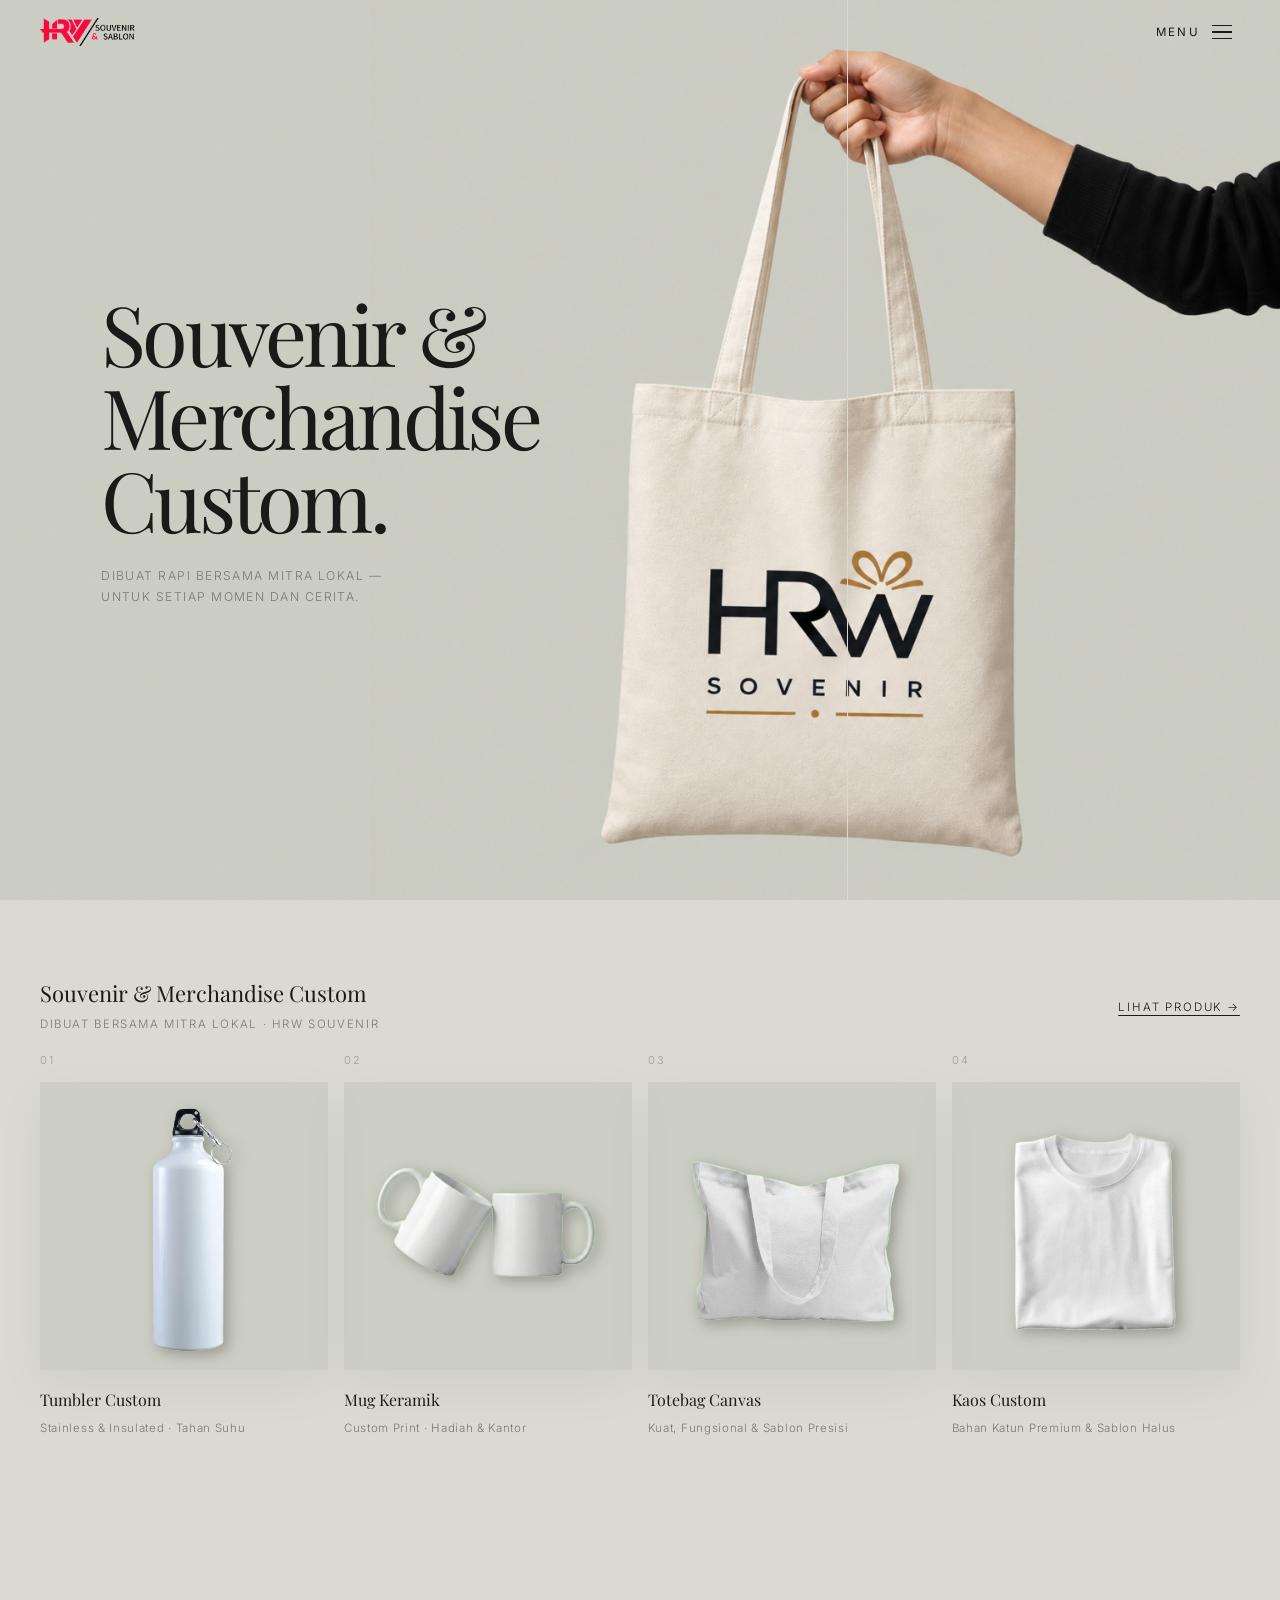
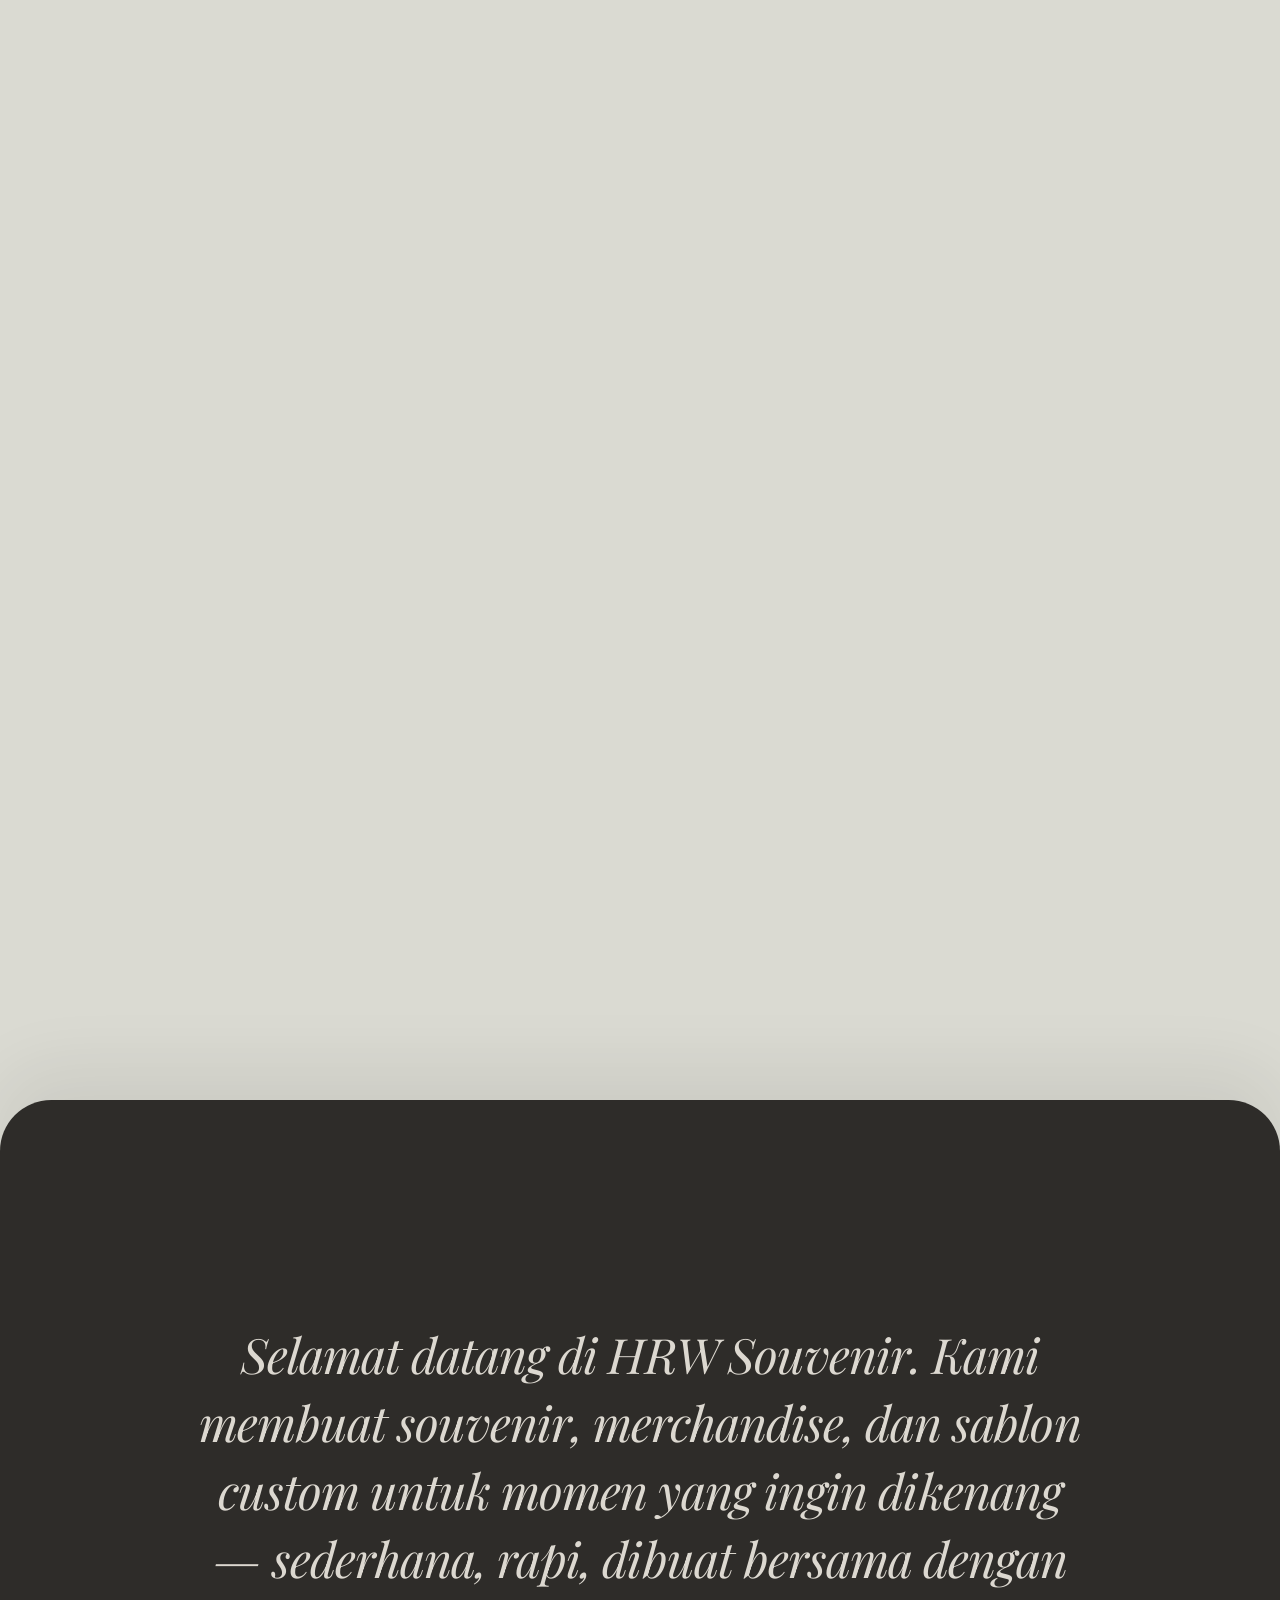
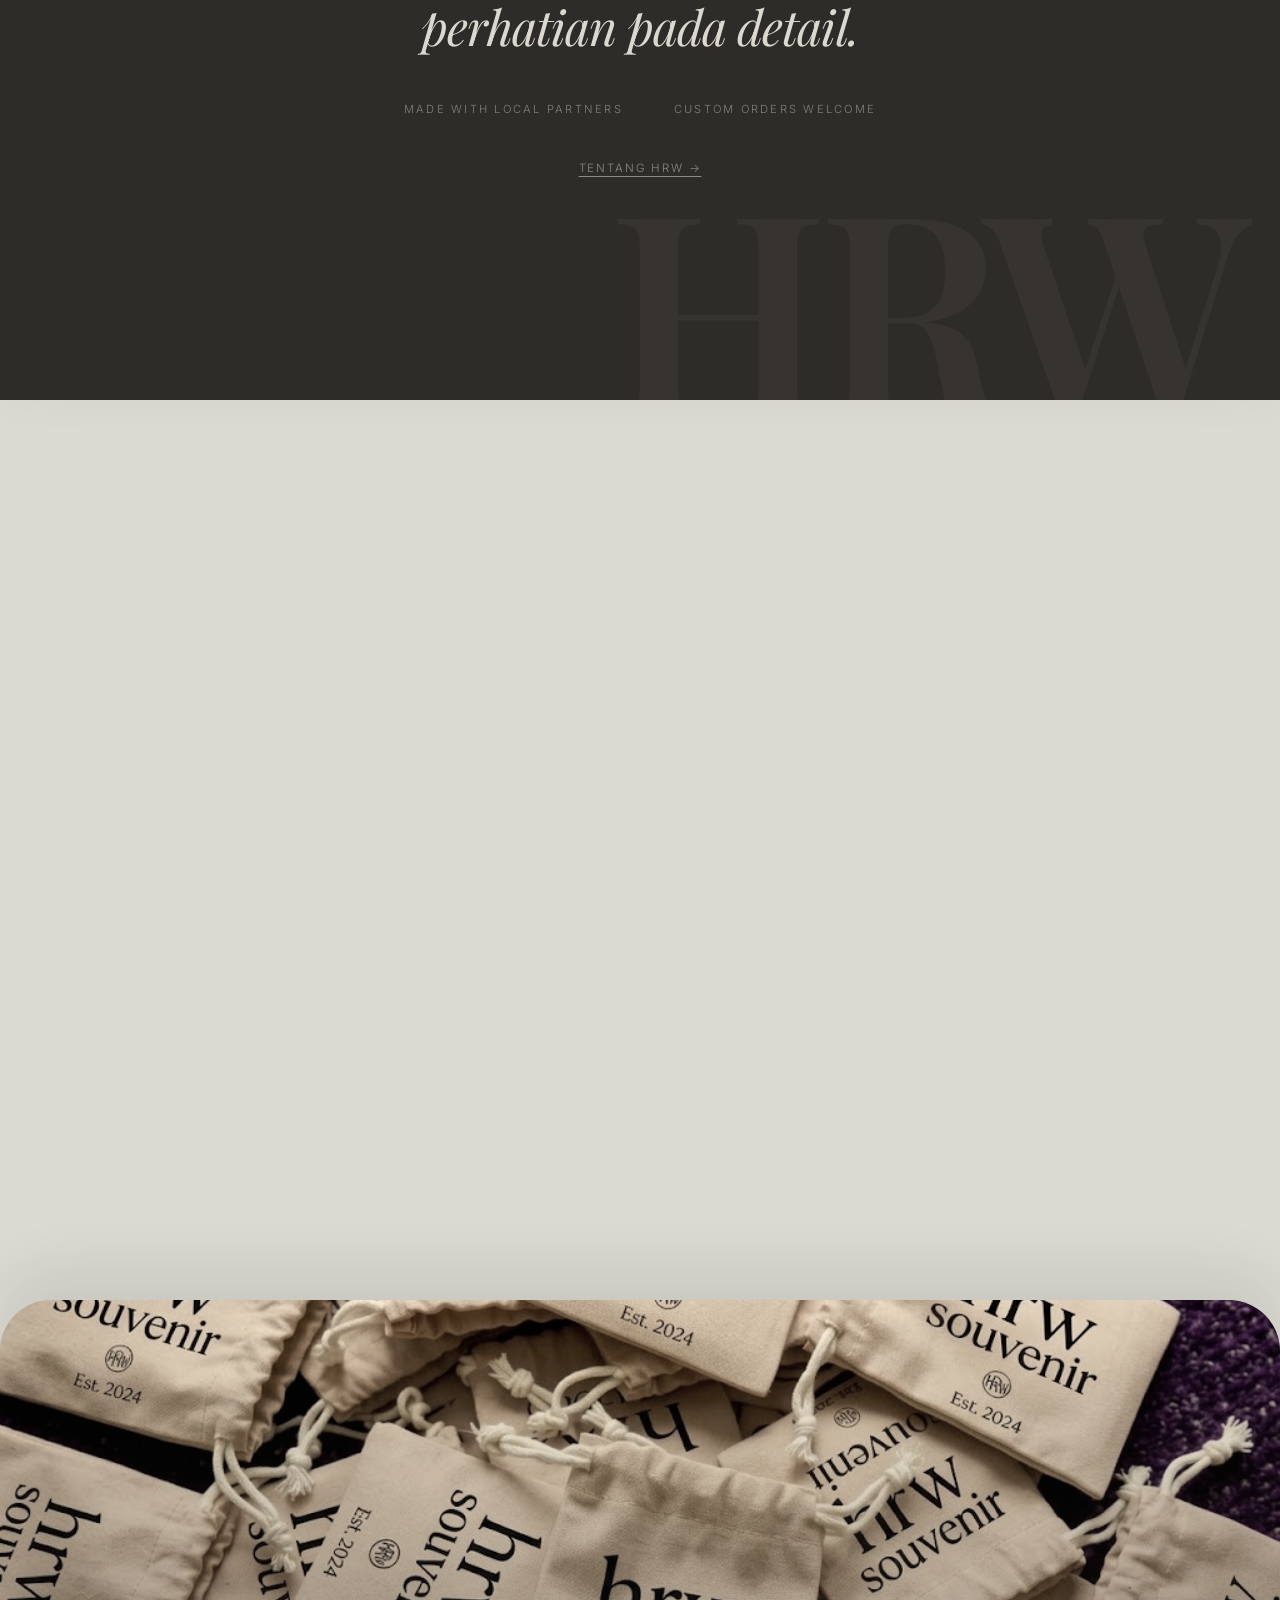
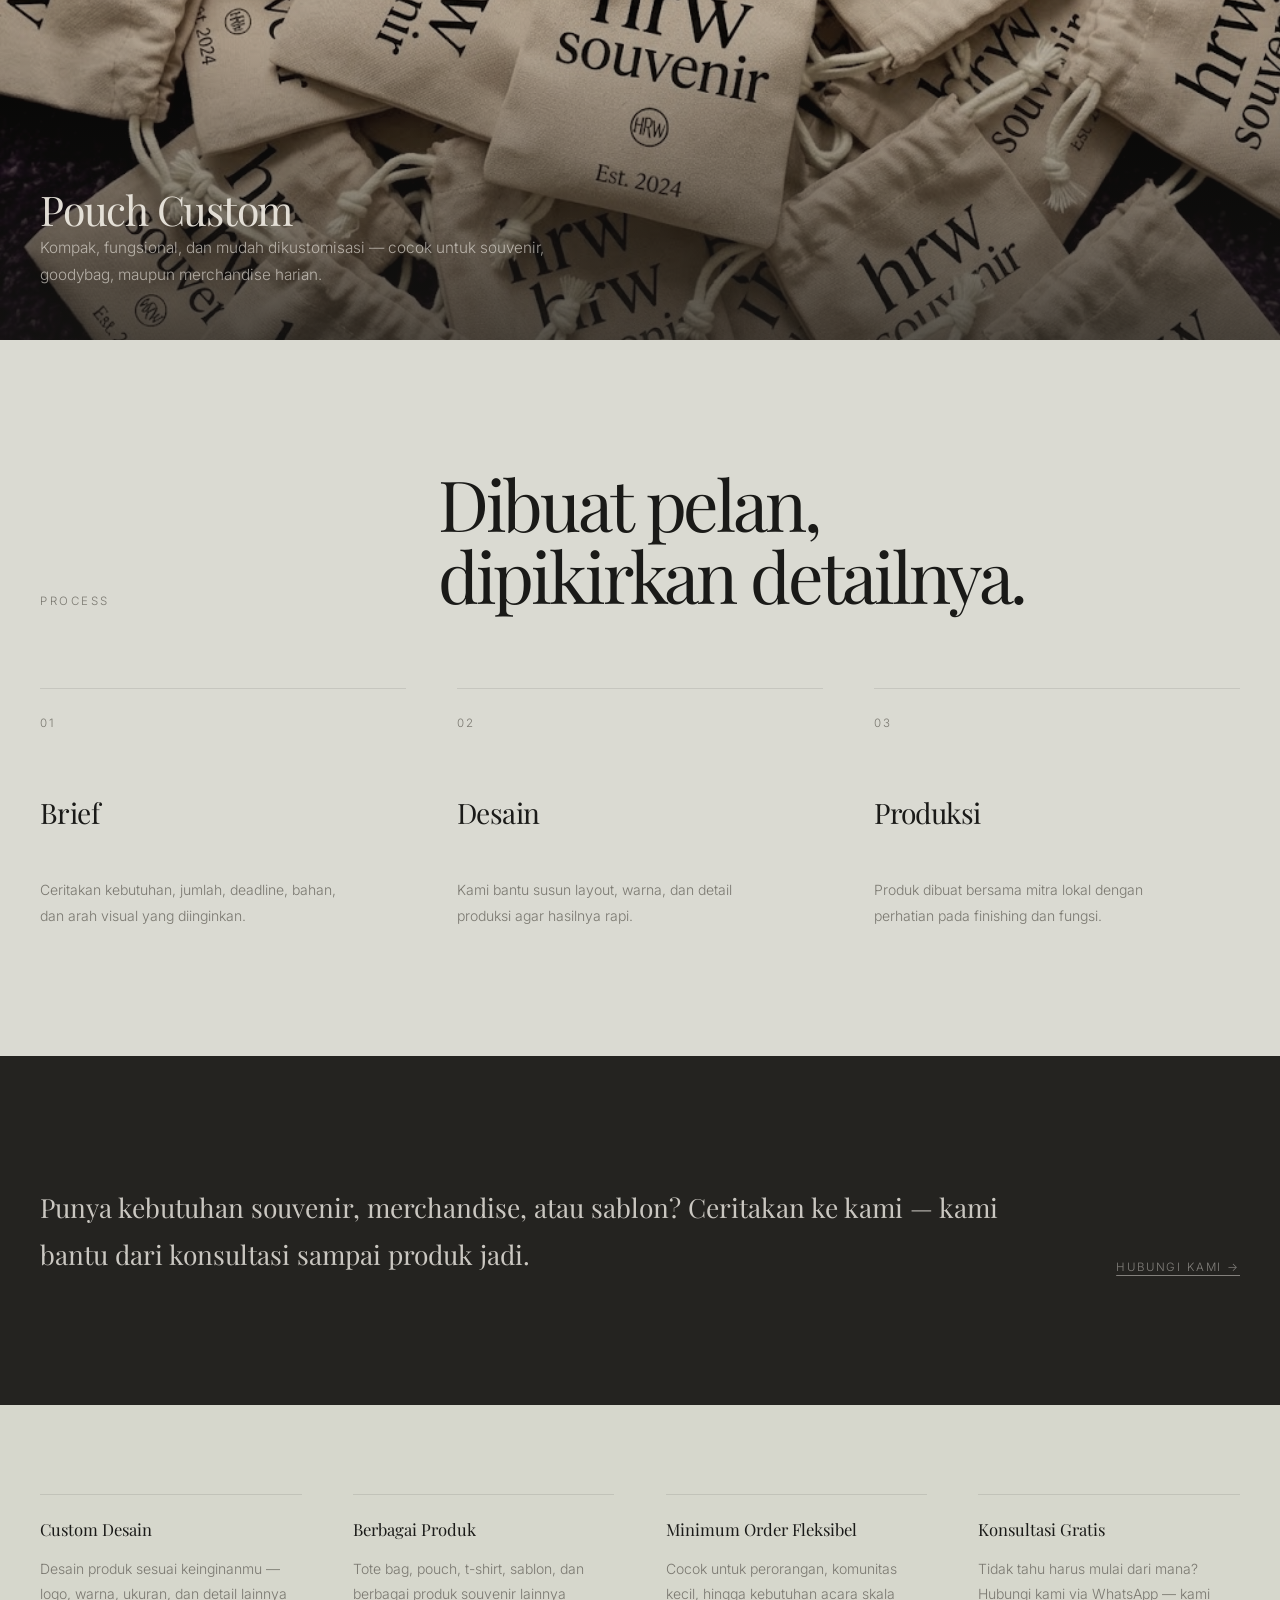
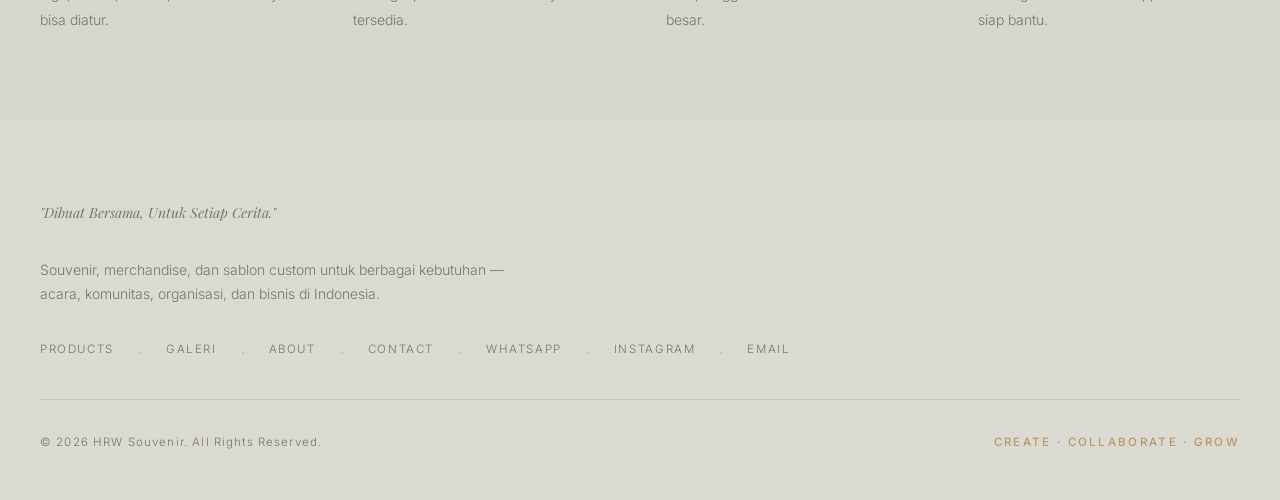
==== commit 5ea2bb51: "update besar" ====
--- a/index.html
+++ b/index.html
@@ -65,63 +65,64 @@
     </div>
   </section>
 
-  <!-- Caption bar bawah hero -->
-  <div class="hg-hero__caption reveal">
-    <div class="hg-hero__caption-left">
-      <span class="hg-hero__product-name">Souvenir &amp; Merchandise Custom</span>
-      <span class="hg-hero__product-sub">Dibuat bersama mitra lokal · HRW Souvenir</span>
-    </div>
-    <a href="./pages/products.html" class="hg-hero__cta">Lihat Produk →</a>
-  </div>
-
   <!-- PRODUCT STRIP -->
   <div class="hg-products-pin" id="products-pin">
     <div class="hg-products-sticky">
+      <!-- Overlay gelap saat welcome naik -->
+      <div class="hg-products-dimmer" id="products-dimmer"></div>
+      <!-- Caption bar — sticky bersama produk -->
+      <div class="hg-hero__caption">
+        <div class="hg-hero__caption-left">
+          <span class="hg-hero__product-name">Souvenir &amp; Merchandise Custom</span>
+          <span class="hg-hero__product-sub">Dibuat bersama mitra lokal · HRW Souvenir</span>
+        </div>
+        <a href="./pages/products.html" class="hg-hero__cta">Lihat Produk →</a>
+      </div>
       <section class="hg-products">
-        <a href="./pages/products.html#souvenir" class="hg-product">
+        <div class="hg-product">
           <span class="hg-product__number">01</span>
           <div class="hg-product__img-wrap">
             <img src="./assets/images/6 produk depan/tumbler.jpg"       alt="Tumbler Custom HRW Souvenir"    class="hg-product__img hg-product__img--default" loading="lazy" />
             <img src="./assets/images/6 produk depan/tumbler_final.jpg" alt="Tumbler Custom HRW Souvenir"    class="hg-product__img hg-product__img--hover"   loading="lazy" />
           </div>
-          <div class="hg-product__info">
+          <a href="./pages/products.html#souvenir" class="hg-product__info">
             <span class="hg-product__name">Tumbler Custom</span>
             <span class="hg-product__meta">Stainless &amp; Insulated · Tahan Suhu</span>
-          </div>
-        </a>
-        <a href="./pages/products.html#merchandise" class="hg-product">
+          </a>
+        </div>
+        <div class="hg-product">
           <span class="hg-product__number">02</span>
           <div class="hg-product__img-wrap">
             <img src="./assets/images/6 produk depan/mug.jpg"       alt="Mug Keramik Custom HRW Souvenir" class="hg-product__img hg-product__img--default" loading="lazy" />
             <img src="./assets/images/6 produk depan/mug_final.jpg" alt="Mug Keramik Custom HRW Souvenir" class="hg-product__img hg-product__img--hover"   loading="lazy" />
           </div>
-          <div class="hg-product__info">
+          <a href="./pages/products.html#merchandise" class="hg-product__info">
             <span class="hg-product__name">Mug Keramik</span>
             <span class="hg-product__meta">Custom Print · Hadiah &amp; Kantor</span>
-          </div>
-        </a>
-        <a href="./pages/products.html#sablon" class="hg-product">
+          </a>
+        </div>
+        <div class="hg-product">
           <span class="hg-product__number">03</span>
           <div class="hg-product__img-wrap">
             <img src="./assets/images/6 produk depan/totebag.jpg"       alt="Totebag Canvas HRW Souvenir" class="hg-product__img hg-product__img--default" loading="lazy" />
             <img src="./assets/images/6 produk depan/totebag_final.jpg" alt="Totebag Canvas HRW Souvenir" class="hg-product__img hg-product__img--hover"   loading="lazy" />
           </div>
-          <div class="hg-product__info">
+          <a href="./pages/products.html#sablon" class="hg-product__info">
             <span class="hg-product__name">Totebag Canvas</span>
             <span class="hg-product__meta">Kuat, Fungsional &amp; Sablon Presisi</span>
-          </div>
-        </a>
-        <a href="./pages/products.html#custom" class="hg-product">
+          </a>
+        </div>
+        <div class="hg-product">
           <span class="hg-product__number">04</span>
           <div class="hg-product__img-wrap">
             <img src="./assets/images/6 produk depan/kaos.jpg"       alt="Kaos Custom HRW Souvenir" class="hg-product__img hg-product__img--default" loading="lazy" />
             <img src="./assets/images/6 produk depan/kaos_final.jpg" alt="Kaos Custom HRW Souvenir" class="hg-product__img hg-product__img--hover"   loading="lazy" />
           </div>
-          <div class="hg-product__info">
+          <a href="./pages/products.html#custom" class="hg-product__info">
             <span class="hg-product__name">Kaos Custom</span>
             <span class="hg-product__meta">Bahan Katun Premium &amp; Sablon Halus</span>
-          </div>
-        </a>
+          </a>
+        </div>
       </section>
     </div>
   </div>
@@ -130,6 +131,8 @@
   <div class="hg-welcome-pin" id="welcome-pin">
     <div class="hg-welcome-sticky">
       <section class="hg-welcome">
+        <!-- Overlay gelap saat feature naik -->
+        <div class="hg-welcome-dimmer" id="welcome-dimmer"></div>
         <div class="hg-welcome__inner">
           <p class="hg-welcome__text">
             Selamat datang di HRW Souvenir. Kami membuat souvenir, merchandise, dan sablon custom untuk momen yang ingin dikenang — sederhana, rapi, dibuat bersama dengan perhatian pada detail.
@@ -138,7 +141,7 @@
             <span>Made with local partners</span>
             <span>Custom orders welcome</span>
           </div>
-          <a href="./pages/products.html" class="hg-welcome__link">Lihat Produk →</a>
+          <a href="./pages/about.html" class="hg-welcome__link">Tentang HRW →</a>
         </div>
       </section>
     </div>
@@ -147,16 +150,16 @@
   <!-- FEATURE — Tote Bag (card overlap dari Welcome) -->
   <div class="hg-feature-pin">
     <section class="hg-feature hg-feature--story">
-      <a href="./pages/products.html" class="hg-feature__link">
+      <div class="hg-feature__link">
         <div class="hg-feature__img-wrap">
-          <img src="./assets/images/6 produk depan/totebag_final.jpg" alt="HRW Souvenir — Tote Bag Custom" class="hg-feature__img" loading="lazy" />
-        </div>
-        <div class="hg-feature__body">
-          <h2 class="hg-feature__heading">Tote Bag Custom</h2>
-          <p class="hg-feature__desc">Bentuk sederhana, fungsi harian, dan ruang visual yang cukup untuk identitas brand, komunitas, atau acara.</p>
-          <span class="hg-feature__cta">LIHAT SELENGKAPNYA</span>
-        </div>
-      </a>
+          <img src="./assets/images/products/banner/hg-feature-pin.jpg" alt="HRW Souvenir — Feature" class="hg-feature__img" loading="lazy" />
+          <!-- Overlay teks di atas gambar -->
+          <div class="hg-feature__overlay">
+            <h2 class="hg-feature__heading">Pouch Custom</h2>
+            <p class="hg-feature__desc">Kompak, fungsional, dan mudah dikustomisasi — cocok untuk souvenir, goodybag, maupun merchandise harian.</p>
+          </div>
+        </div>
+      </div>
     </section>
   </div>
 
@@ -191,24 +194,10 @@
   <section class="hg-statement">
     <div class="hg-statement__inner reveal">
       <p class="hg-statement__text">
-        HRW Souvenir menyediakan souvenir, merchandise, dan sablon custom untuk berbagai kebutuhan. Desain bisa disesuaikan — jumlah, bahan, ukuran, dan finishing sesuai permintaan.
+        Punya kebutuhan souvenir, merchandise, atau sablon? Ceritakan ke kami — kami bantu dari konsultasi sampai produk jadi.
       </p>
-      <a href="./pages/products.html" class="hg-statement__link">Lihat semua produk →</a>
-    </div>
-  </section>
-
-  <!-- FEATURE — Galeri -->
-  <section class="hg-feature hg-feature--alt">
-    <a href="./pages/galeri.html" class="hg-feature__link">
-      <div class="hg-feature__img-wrap">
-        <img src="./assets/images/galery/IMG-20260830-WA0062.jpg" alt="HRW Souvenir — Galeri" class="hg-feature__img" loading="lazy" />
-      </div>
-      <div class="hg-feature__body">
-        <h2 class="hg-feature__heading">Galeri</h2>
-        <p class="hg-feature__desc">Dokumentasi produk dan karya HRW Souvenir — souvenir, merchandise, dan sablon yang sudah kami kerjakan.</p>
-        <span class="hg-feature__cta">LIHAT GALERI</span>
-      </div>
-    </a>
+      <a href="./pages/contact.html" class="hg-statement__link">Hubungi Kami →</a>
+    </div>
   </section>
 
   <!-- TRUST BAR -->
@@ -236,9 +225,6 @@
   <!-- FOOTER -->
   <footer class="footer" id="contact">
     <div class="footer__inner">
-      <div class="footer__logo">
-        <img src="./assets/images/logo/logo samping.png" alt="HRW Souvenir" />
-      </div>
       <p class="footer__tagline">"Dibuat Bersama, Untuk Setiap Cerita."</p>
       <p class="footer__desc">Souvenir, merchandise, dan sablon custom untuk berbagai kebutuhan — acara, komunitas, organisasi, dan bisnis di Indonesia.</p>
       <div class="footer__links">
--- a/css/style.css
+++ b/css/style.css
@@ -103,7 +103,7 @@
 .hg-hero__content { position:absolute; z-index:2; top:50%; left:25%; transform:translate(-50%,-50%); max-width:min(520px,45vw); }
 .hg-hero__heading { font-family:var(--font-serif); font-size:clamp(3.2rem,6.5vw,7rem); font-weight:400; color:var(--color-dark); line-height:1.0; letter-spacing:-0.045em; font-feature-settings:"liga" 1,"kern" 1; }
 .hg-hero__intro { margin-top:var(--space-6); max-width:320px; font-size:clamp(0.72rem,0.95vw,0.85rem); line-height:1.8; letter-spacing:0.12em; text-transform:uppercase; color:var(--color-muted); }
-.hg-hero__caption { position:relative; z-index:5; display:flex; align-items:center; justify-content:space-between; padding:var(--space-6) var(--pad) var(--space-8); background:var(--color-bg); gap:var(--space-8); }
+.hg-hero__caption { position:relative; z-index:5; display:flex; align-items:center; justify-content:space-between; padding:var(--space-4) var(--pad) var(--space-4); background:transparent; gap:var(--space-8); }
 .hg-hero__caption-left { display:flex; flex-direction:column; gap:var(--space-2); }
 .hg-hero__product-name { font-family:var(--font-serif); font-size:var(--text-lg); font-weight:400; color:var(--color-dark); line-height:1.2; }
 .hg-hero__product-sub { font-size:var(--text-xs); letter-spacing:0.14em; text-transform:uppercase; color:var(--color-muted); }
@@ -112,7 +112,7 @@
 
 /* Product Strip */
 .hg-products-pin { position:relative; height:300vh; background:var(--color-bg); z-index:1; }
-.hg-products-sticky { position:sticky; top:0; height:100vh; display:flex; flex-direction:column; justify-content:center; width:100%; z-index:1; padding-top:var(--navbar-h); overflow:hidden; }
+.hg-products-sticky { position:sticky; top:0; height:100vh; display:flex; flex-direction:column; justify-content:flex-start; width:100%; z-index:1; padding-top:var(--navbar-h); overflow:hidden; }
 .hg-products { display:grid; grid-template-columns:repeat(4,1fr); gap:clamp(0.5rem,1.2vw,1.5rem); padding:0 var(--pad); align-items:start; }
 .hg-product { display:block; position:relative; background:transparent; -webkit-tap-highlight-color:transparent; }
 .hg-product__number { display:block; margin-bottom:var(--space-3); font-size:0.68rem; letter-spacing:0.2em; color:rgba(26,26,24,0.32); }
@@ -143,9 +143,8 @@
 .hg-feature { position:relative; z-index:20; background:#C8C7BA; overflow:hidden; }
 .hg-feature--alt { background:var(--color-bg); }
 .hg-feature__link { display:block; }
-.hg-feature__img-wrap { width:100%; aspect-ratio:16/8; overflow:hidden; background:#BDBDAF; }
-.hg-feature__img { width:100%; height:100%; object-fit:cover; object-position:center 40%; transition:transform 1s var(--ease-out); filter:saturate(0.92) contrast(0.97); }
-.hg-feature__link:hover .hg-feature__img { transform:scale(1.025); }
+.hg-feature__img-wrap { position:relative; width:100%; aspect-ratio:16/8; overflow:hidden; background:#BDBDAF; }
+.hg-feature__img { width:100%; height:100%; object-fit:cover; object-position:center 40%; transition:transform 1s var(--ease-out); filter:saturate(0.55) contrast(1.05) sepia(0.18) brightness(0.97); }
 .hg-feature__body { padding:clamp(2.5rem,5vw,4.5rem) var(--pad); display:flex; align-items:flex-start; justify-content:space-between; gap:var(--space-8); flex-wrap:wrap; }
 .hg-feature__heading { font-family:var(--font-serif); font-size:clamp(1.6rem,3.2vw,2.8rem); font-weight:400; color:var(--color-dark); line-height:1.15; letter-spacing:-0.03em; }
 .hg-feature__desc { font-size:clamp(0.9rem,1.2vw,1.05rem); color:var(--color-muted); max-width:480px; line-height:1.8; }
@@ -183,7 +182,7 @@
 
 /* Statement */
 .hg-statement { background:var(--color-dark-warm); padding:clamp(5rem,10vw,9rem) var(--pad); }
-.hg-statement__inner { max-width:900px; display:flex; align-items:flex-end; justify-content:space-between; gap:var(--space-12); flex-wrap:wrap; }
+.hg-statement__inner { display:flex; align-items:flex-end; justify-content:space-between; gap:var(--space-12); flex-wrap:wrap; }
 .hg-statement__text { font-family:var(--font-serif); font-size:clamp(1.1rem,2.4vw,1.65rem); font-weight:400; color:rgba(225,222,215,0.88); line-height:1.75; flex:1; min-width:280px; }
 .hg-statement__link { font-size:var(--text-xs); letter-spacing:0.16em; text-transform:uppercase; color:rgba(225,222,215,0.5); text-decoration:underline; text-underline-offset:4px; flex-shrink:0; white-space:nowrap; transition:color 0.2s; }
 .hg-statement__link:hover { color:rgba(225,222,215,0.9); }
@@ -198,7 +197,7 @@
 /* Footer */
 .footer { position:relative; z-index:31; background:var(--color-bg); padding:var(--space-20) var(--pad) var(--space-12); }
 .footer__inner { max-width:var(--container); margin:0 auto; display:flex; flex-direction:column; gap:var(--space-8); }
-.footer__logo img { height:24px; width:auto; opacity:0.65; }
+.footer__logo-removed { display:none; }
 .footer__tagline { font-family:var(--font-serif); font-style:italic; font-size:var(--text-sm); color:var(--color-muted); }
 .footer__desc { font-size:var(--text-sm); color:var(--color-muted); line-height:1.75; max-width:480px; }
 .footer__links { display:flex; gap:var(--space-6); flex-wrap:wrap; }
@@ -333,13 +332,14 @@
   :root { --navbar-h:56px; }
   .hg-hero { height:100svh; min-height:480px; }
   .hg-hero__bg-img { object-fit:contain; object-position:right center; transform:scale(1.45); transform-origin:right center; }
+  .hg-hero__bg-img { transition: none; }
   .hg-hero__content { top:auto; bottom:clamp(3rem,9vw,5rem); left:var(--pad); right:auto; transform:none; max-width:88vw; }
   .hg-hero__heading { font-size:clamp(3rem,12vw,4.5rem); }
   .hg-hero__intro { max-width:280px; margin-top:var(--space-4); }
   .hg-hero__caption { flex-direction:column; align-items:flex-start; gap:var(--space-3); }
   .hg-products { grid-template-columns:repeat(2,1fr); gap:clamp(0.75rem,4vw,1.25rem); padding-top:var(--space-8); }
-  .hg-products-pin { height:260vh; }
-  .hg-welcome-pin { height:200vh; margin-top:-100vh; }
+  .hg-products-pin { height:320vh; }
+  .hg-welcome-pin { height:240vh; margin-top:-100vh; }
   .hg-welcome { padding:clamp(3rem,8vw,5rem) var(--pad); }
   .hg-welcome__text { font-size:clamp(1.4rem,7vw,2.5rem); line-height:1.38; }
   .hg-welcome__meta { flex-direction:column; align-items:center; gap:var(--space-2); }
@@ -353,7 +353,7 @@
   .about__inner { grid-template-columns:1fr; }
   .about__img-wrap { aspect-ratio:3/2; position:relative; top:auto; }
   .about-essence__inner { grid-template-columns:1fr; gap:var(--space-8); }
-  .together__image { aspect-ratio:4/3; }
+  .together__image { aspect-ratio:3/2; }
   .together__body { padding:clamp(3rem,7vw,5rem) var(--pad); }
   .product-category__inner, .product-category--right .product-category__inner { grid-template-columns:1fr; gap:var(--space-8); }
   .product-category--right .product-category__visual { order:1; }
@@ -364,6 +364,7 @@
   .footer__links { gap:var(--space-4); }
   .footer__bottom { flex-direction:column; align-items:flex-start; }
   .galeri-grid { columns:3; }
+  .hg-feature-pin { margin-top:-80vh; }
 }
 
 @media (max-width:480px) {
@@ -372,4 +373,1041 @@
   .footer__links { gap:var(--space-3); }
   .galeri-lightbox__prev, .galeri-lightbox__next { font-size:2.5rem; }
   .galeri-lightbox__close { font-size:2rem; }
-}+}
+/* Feature Overlay — teks di atas gambar */
+.hg-feature__overlay { position:absolute; inset:0; display:flex; flex-direction:column; justify-content:flex-end; padding:clamp(2rem,4vw,3.5rem) var(--pad); background:linear-gradient(to top, rgba(24,23,21,0.72) 0%, rgba(24,23,21,0.28) 45%, transparent 100%); }
+.hg-feature__overlay .hg-feature__heading { color:rgba(235,231,222,0.95); letter-spacing:-0.03em; }
+.hg-feature__overlay .hg-feature__desc { color:rgba(235,231,222,0.65); max-width:520px; }
+.hg-feature__overlay .hg-feature__cta { color:rgba(235,231,222,0.75); margin-top:var(--space-5); align-self:flex-start; }
+.hg-feature__link:hover .hg-feature__overlay .hg-feature__cta { opacity:0.5; }
+a.hg-product__info { display:block; cursor:pointer; }
+a.hg-product__info:hover .hg-product__name { opacity:0.55; }
+a.hg-product__info:hover .hg-product__meta { opacity:0.55; }
+/* Site Index — Menu overview editorial */
+.hg-site-index {
+  background: var(--color-bg);
+  padding: clamp(4rem,8vw,7rem) var(--pad);
+}
+
+.hg-site-index__inner {
+  display: grid;
+  grid-template-columns: repeat(4, 1fr);
+  gap: clamp(1.5rem,3vw,3rem);
+}
+
+.hg-site-index__item {
+  display: flex;
+  flex-direction: column;
+  gap: var(--space-5);
+  padding-top: var(--space-6);
+  border-top: 1px solid var(--color-border);
+  transition: opacity 0.2s ease;
+}
+.hg-site-index__item:hover { opacity: 0.6; }
+
+.hg-site-index__top {
+  display: flex;
+  align-items: baseline;
+  gap: var(--space-3);
+}
+
+.hg-site-index__num {
+  font-size: var(--text-xs);
+  letter-spacing: 0.2em;
+  color: var(--color-muted);
+}
+
+.hg-site-index__label {
+  font-family: var(--font-serif);
+  font-size: clamp(1.2rem, 1.8vw, 1.6rem);
+  font-weight: 400;
+  color: var(--color-dark);
+  letter-spacing: -0.02em;
+}
+
+.hg-site-index__desc {
+  font-size: var(--text-sm);
+  color: var(--color-muted);
+  line-height: 1.8;
+  flex: 1;
+}
+
+.hg-site-index__cta {
+  font-size: var(--text-xs);
+  letter-spacing: 0.16em;
+  text-transform: uppercase;
+  color: var(--color-dark);
+  text-decoration: underline;
+  text-underline-offset: 4px;
+  align-self: flex-start;
+}
+
+@media (max-width: 1024px) {
+  .hg-site-index__inner { grid-template-columns: repeat(2, 1fr); }
+}
+
+@media (max-width: 480px) {
+  .hg-site-index__inner { grid-template-columns: 1fr; }
+}
+
+/* Products dimmer — gelap saat welcome naik */
+.hg-products-dimmer {
+  position: absolute;
+  inset: 0;
+  background: rgba(20, 19, 17, 0);
+  z-index: 10;
+  pointer-events: none;
+  transition: background 0.05s linear;
+}
+
+/* Welcome dimmer — gelap saat feature naik */
+.hg-welcome-dimmer {
+  position: absolute;
+  inset: 0;
+  background: rgba(20,19,17,0);
+  z-index: 10;
+  pointer-events: none;
+  border-top-left-radius: inherit;
+  border-top-right-radius: inherit;
+  transition: background 0.05s linear;
+}
+
+/* About essence num */
+.about-essence__num {
+  display: block;
+  font-size: var(--text-xs);
+  letter-spacing: 0.2em;
+  color: var(--color-muted);
+  margin-bottom: var(--space-4);
+}
+
+.about-essence__item {
+  padding-top: var(--space-6);
+  border-top: 1px solid var(--color-border);
+}
+
+/* ============================================
+   ABOUT PAGE — Dark Theme
+   ============================================ */
+.about-dark {
+  background: var(--color-dark-warm);
+}
+
+/* Slide animation untuk about */
+.about-slide {
+  opacity: 0;
+  transform: translateY(32px);
+  transition: opacity 0.8s var(--ease-out), transform 0.8s var(--ease-out);
+}
+.about-slide.is-visible {
+  opacity: 1;
+  transform: translateY(0);
+}
+
+/* Header */
+.about-header {
+  padding-top: var(--navbar-h);
+  background: var(--color-dark-warm);
+  padding-bottom: clamp(4rem, 8vw, 7rem);
+}
+.about-header__inner {
+  padding: clamp(4.5rem, 11vw, 9rem) var(--pad) 0;
+}
+.about-header__eyebrow {
+  display: block;
+  font-size: var(--text-xs);
+  letter-spacing: 0.22em;
+  text-transform: uppercase;
+  color: rgba(235,231,222,0.4);
+  margin-bottom: var(--space-5);
+}
+.about-header__title {
+  font-family: var(--font-serif);
+  font-size: clamp(2.8rem, 7vw, 5.5rem);
+  font-weight: 400;
+  color: rgba(235,231,222,0.95);
+  line-height: 1.0;
+  letter-spacing: -0.04em;
+  margin-bottom: var(--space-6);
+  font-feature-settings: "liga" 1, "kern" 1;
+}
+.about-header__desc {
+  font-size: var(--text-base);
+  color: rgba(235,231,222,0.5);
+  max-width: 520px;
+  line-height: 1.8;
+}
+
+/* Story quote */
+.about-quote {
+  background: var(--color-dark-warm);
+  padding: clamp(4rem, 8vw, 7rem) var(--pad);
+  border-top: 1px solid rgba(235,231,222,0.08);
+}
+.about-quote__inner {
+  max-width: 780px;
+}
+.about-quote__text {
+  font-family: var(--font-serif);
+  font-style: italic;
+  font-size: clamp(1.4rem, 3vw, 2.2rem);
+  font-weight: 400;
+  color: rgba(235,231,222,0.85);
+  line-height: 1.6;
+}
+
+/* Split sections */
+.about-split {
+  display: grid;
+  grid-template-columns: 1fr 1fr;
+  gap: 0;
+  background: var(--color-dark-warm);
+  border-top: 1px solid rgba(235,231,222,0.08);
+}
+
+.about-split__img {
+  overflow: hidden;
+  aspect-ratio: 4/5;
+}
+.about-split__img img {
+  width: 100%;
+  height: 100%;
+  object-fit: cover;
+  filter: saturate(0.7) brightness(0.85);
+  transition: transform 0.8s var(--ease-out);
+}
+.about-split:hover .about-split__img img {
+  transform: scale(1.03);
+}
+
+.about-split__content {
+  padding: clamp(3rem, 6vw, 6rem) var(--pad);
+  display: flex;
+  flex-direction: column;
+  justify-content: center;
+  gap: var(--space-5);
+}
+
+.about-split__eyebrow {
+  font-size: var(--text-xs);
+  letter-spacing: 0.22em;
+  text-transform: uppercase;
+  color: rgba(235,231,222,0.35);
+}
+
+.about-split__heading {
+  font-family: var(--font-serif);
+  font-size: clamp(1.6rem, 3vw, 2.6rem);
+  font-weight: 400;
+  color: rgba(235,231,222,0.95);
+  line-height: 1.15;
+  letter-spacing: -0.03em;
+}
+
+.about-split__sub {
+  font-family: var(--font-serif);
+  font-style: italic;
+  font-size: var(--text-lg);
+  color: rgba(235,231,222,0.45);
+}
+
+.about-split__copy {
+  font-size: var(--text-sm);
+  color: rgba(235,231,222,0.6);
+  line-height: 1.85;
+}
+
+.about-split__vision {
+  font-family: var(--font-serif);
+  font-style: italic;
+  font-size: var(--text-base);
+  color: rgba(235,231,222,0.65);
+  line-height: 1.7;
+  padding-left: var(--space-5);
+  border-left: 1px solid rgba(235,231,222,0.2);
+}
+
+.about-split__quote {
+  font-family: var(--font-serif);
+  font-style: italic;
+  font-size: var(--text-md);
+  color: rgba(235,231,222,0.75);
+  padding-left: var(--space-5);
+  border-left: 1px solid rgba(235,231,222,0.2);
+}
+
+.about-split__values {
+  display: flex;
+  gap: var(--space-6);
+  flex-wrap: wrap;
+  padding-top: var(--space-5);
+  border-top: 1px solid rgba(235,231,222,0.1);
+}
+.about-split__values span {
+  font-size: var(--text-xs);
+  letter-spacing: 0.14em;
+  text-transform: uppercase;
+  color: rgba(235,231,222,0.35);
+}
+
+/* Brand Essence dark */
+.about-essence-dark {
+  background: var(--color-dark-warm);
+  border-top: 1px solid rgba(235,231,222,0.08);
+  padding: clamp(4rem, 8vw, 7rem) var(--pad);
+}
+.about-essence-dark__inner {
+  display: grid;
+  grid-template-columns: repeat(3, 1fr);
+  gap: clamp(2rem, 4vw, 5rem);
+  max-width: var(--container);
+  margin: 0 auto;
+}
+.about-essence-dark__item {
+  padding-top: var(--space-6);
+  border-top: 1px solid rgba(235,231,222,0.12);
+  display: flex;
+  flex-direction: column;
+  gap: var(--space-4);
+}
+.about-essence-dark__num {
+  font-size: var(--text-xs);
+  letter-spacing: 0.2em;
+  color: rgba(235,231,222,0.3);
+}
+.about-essence-dark__word {
+  font-family: var(--font-serif);
+  font-size: clamp(1.6rem, 3vw, 2.4rem);
+  font-weight: 400;
+  color: rgba(235,231,222,0.9);
+  letter-spacing: -0.02em;
+}
+.about-essence-dark__desc {
+  font-size: var(--text-sm);
+  color: rgba(235,231,222,0.5);
+  line-height: 1.85;
+}
+
+/* CTA dark */
+.about-cta {
+  background: #1A1918;
+  padding: clamp(6rem, 12vw, 10rem) var(--pad);
+  border-top: 1px solid rgba(235,231,222,0.06);
+}
+.about-cta__inner { max-width: 820px; }
+.about-cta__heading {
+  font-family: var(--font-serif);
+  font-size: clamp(2.5rem, 6vw, 5rem);
+  font-weight: 400;
+  color: rgba(235,231,222,0.95);
+  line-height: 1.0;
+  letter-spacing: -0.04em;
+  margin-bottom: var(--space-8);
+}
+.about-cta__copy {
+  font-size: var(--text-base);
+  color: rgba(235,231,222,0.45);
+  line-height: 1.8;
+  max-width: 460px;
+  margin-bottom: var(--space-10);
+}
+.about-cta__link {
+  font-size: var(--text-sm);
+  letter-spacing: 0.14em;
+  text-transform: uppercase;
+  color: rgba(235,231,222,0.85);
+  text-decoration: underline;
+  text-underline-offset: 5px;
+  transition: opacity 0.2s;
+}
+.about-cta__link:hover { opacity: 0.5; }
+
+/* Footer override untuk about dark */
+.about-footer {
+  background: #1A1918 !important;
+}
+.about-footer .footer__tagline,
+.about-footer .footer__link,
+.about-footer .footer__copy { color: rgba(235,231,222,0.35) !important; }
+.about-footer .footer__link:hover { color: rgba(235,231,222,0.8) !important; }
+.about-footer .footer__sep { color: rgba(235,231,222,0.15) !important; }
+.about-footer .footer__bottom { border-top-color: rgba(235,231,222,0.08) !important; }
+.about-footer .footer__essence { color: var(--color-accent) !important; }
+
+/* Nav overlay override — background gelap */
+.about-dark .nav-overlay { background: var(--color-dark-warm); }
+.about-dark .nav-overlay__link { color: rgba(235,231,222,0.9); }
+
+/* Navbar logo — putihkan di halaman gelap */
+.about-dark .navbar__logo img { filter: invert(1) brightness(0.85); }
+.about-dark .navbar__toggle { color: rgba(235,231,222,0.8); }
+.about-dark .navbar__toggle-bars span { background: rgba(235,231,222,0.8); }
+
+/* Responsive */
+@media (max-width: 768px) {
+  .about-split {
+    grid-template-columns: 1fr;
+  }
+  .about-split__img {
+    aspect-ratio: 4/3;
+    order: 1;
+  }
+  .about-split--img-right .about-split__img { order: 1; }
+  .about-split--img-right .about-split__content { order: 2; }
+  .about-split__content { order: 2; }
+  .about-essence-dark__inner { grid-template-columns: 1fr; gap: var(--space-8); }
+}
+/* ============================================
+   ABOUT — Fullscreen Panel Scroll Story
+   ============================================ */
+
+/* Wrap seluruh story */
+.about-story-wrap {
+  background: var(--color-dark-warm);
+}
+
+/* Tiap panel = 1 layar penuh */
+.about-panel {
+  min-height: 100vh;
+  display: flex;
+  align-items: center;
+  justify-content: center;
+  padding: var(--navbar-h) var(--pad) clamp(3rem,6vw,5rem);
+  border-top: 1px solid rgba(235,231,222,0.06);
+  opacity: 0;
+  transform: translateY(40px);
+  transition: opacity 0.9s var(--ease-out), transform 0.9s var(--ease-out);
+}
+.about-panel.is-visible {
+  opacity: 1;
+  transform: translateY(0);
+}
+
+/* Panel tengah — word besar */
+.about-panel__inner {
+  text-align: center;
+  max-width: 900px;
+}
+.about-panel__inner--left {
+  text-align: left;
+  max-width: 720px;
+  margin: 0 auto;
+}
+
+/* Kata besar satu layar */
+.about-panel__word {
+  display: block;
+  font-family: var(--font-serif);
+  font-size: clamp(4rem, 14vw, 13rem);
+  font-weight: 400;
+  color: rgba(235,231,222,0.92);
+  line-height: 0.95;
+  letter-spacing: -0.05em;
+  font-feature-settings: "liga" 1, "kern" 1;
+}
+
+/* Eyebrow */
+.about-panel__eyebrow {
+  display: block;
+  font-size: var(--text-xs);
+  letter-spacing: 0.22em;
+  text-transform: uppercase;
+  color: rgba(235,231,222,0.35);
+  margin-bottom: var(--space-6);
+}
+
+/* Heading detail */
+.about-panel__heading {
+  font-family: var(--font-serif);
+  font-size: clamp(2.5rem, 6vw, 5rem);
+  font-weight: 400;
+  color: rgba(235,231,222,0.95);
+  line-height: 1.05;
+  letter-spacing: -0.04em;
+  margin-bottom: var(--space-8);
+}
+
+.about-panel__desc {
+  font-size: clamp(0.95rem, 1.4vw, 1.15rem);
+  color: rgba(235,231,222,0.5);
+  line-height: 1.85;
+  max-width: 560px;
+}
+
+/* Split panel — gambar + teks */
+.about-panel--split {
+  display: grid;
+  grid-template-columns: 1fr 1fr;
+  align-items: center;
+  gap: 0;
+  padding: 0;
+  min-height: 100vh;
+}
+.about-panel--reverse {
+  direction: rtl;
+}
+.about-panel--reverse > * {
+  direction: ltr;
+}
+
+.about-panel__img {
+  height: 100vh;
+  overflow: hidden;
+}
+.about-panel__img img {
+  width: 100%;
+  height: 100%;
+  object-fit: cover;
+  filter: saturate(0.65) brightness(0.8);
+}
+
+.about-panel__content {
+  padding: clamp(3rem,6vw,6rem) var(--pad);
+  display: flex;
+  flex-direction: column;
+  gap: var(--space-5);
+  justify-content: center;
+}
+
+.about-panel__subheading {
+  font-family: var(--font-serif);
+  font-size: clamp(1.5rem, 2.8vw, 2.4rem);
+  font-weight: 400;
+  color: rgba(235,231,222,0.92);
+  line-height: 1.2;
+  letter-spacing: -0.03em;
+}
+
+.about-panel__copy {
+  font-size: var(--text-sm);
+  color: rgba(235,231,222,0.55);
+  line-height: 1.85;
+}
+
+.about-panel__quote {
+  font-family: var(--font-serif);
+  font-style: italic;
+  font-size: var(--text-md);
+  color: rgba(235,231,222,0.7);
+  padding-left: var(--space-5);
+  border-left: 1px solid rgba(235,231,222,0.2);
+}
+
+.about-panel__values {
+  display: flex;
+  gap: var(--space-5);
+  flex-wrap: wrap;
+  padding-top: var(--space-5);
+  border-top: 1px solid rgba(235,231,222,0.1);
+}
+.about-panel__values span {
+  font-size: var(--text-xs);
+  letter-spacing: 0.14em;
+  text-transform: uppercase;
+  color: rgba(235,231,222,0.3);
+}
+
+/* Essence panel */
+.about-panel--essence {
+  display: flex;
+  align-items: center;
+  justify-content: center;
+  padding: var(--navbar-h) var(--pad) clamp(3rem,6vw,5rem);
+}
+.about-panel__essence-grid {
+  display: grid;
+  grid-template-columns: repeat(3,1fr);
+  gap: clamp(2rem,4vw,5rem);
+  width: 100%;
+  max-width: var(--container);
+}
+.about-panel__essence-item {
+  padding-top: var(--space-6);
+  border-top: 1px solid rgba(235,231,222,0.12);
+  display: flex;
+  flex-direction: column;
+  gap: var(--space-4);
+}
+.about-panel__essence-num {
+  font-size: var(--text-xs);
+  letter-spacing: 0.2em;
+  color: rgba(235,231,222,0.3);
+}
+.about-panel__essence-word {
+  font-family: var(--font-serif);
+  font-size: clamp(1.6rem,3vw,2.4rem);
+  font-weight: 400;
+  color: rgba(235,231,222,0.88);
+  letter-spacing: -0.02em;
+}
+.about-panel__essence-desc {
+  font-size: var(--text-sm);
+  color: rgba(235,231,222,0.45);
+  line-height: 1.85;
+}
+
+/* Responsive */
+@media (max-width: 768px) {
+  .about-panel__word { font-size: clamp(3.5rem, 18vw, 7rem); }
+  .about-panel__heading { font-size: clamp(2rem, 9vw, 3.5rem); }
+  .about-panel--split {
+    grid-template-columns: 1fr;
+    min-height: auto;
+  }
+  .about-panel--split .about-panel__img {
+    height: 50vw;
+    min-height: 260px;
+  }
+  .about-panel--reverse { direction: ltr; }
+  .about-panel__essence-grid { grid-template-columns: 1fr; gap: var(--space-8); }
+}
+/* ============================================
+   ABOUT SCROLL CINEMA — asc-*
+   Sticky stage, panel berganti saat scroll
+   ============================================ */
+
+/* Wrapper — tinggi = 7 panel x 100vh */
+.asc-wrap {
+  position: relative;
+  height: 800vh;
+  background: var(--color-dark-warm);
+}
+
+/* Stage — sticky, satu layar penuh */
+.asc-stage {
+  position: sticky;
+  top: 0;
+  height: 100vh;
+  width: 100%;
+  overflow: hidden;
+  background: var(--color-dark-warm);
+}
+
+/* Semua panel — absolute, tersusun tumpuk */
+.asc-panel {
+  position: absolute;
+  inset: 0;
+  display: flex;
+  align-items: center;
+  justify-content: center;
+  padding: var(--navbar-h) var(--pad) clamp(2rem,4vw,4rem);
+  opacity: 0;
+  transform: translateY(30px);
+  transition: opacity 0.65s var(--ease-out), transform 0.65s var(--ease-out);
+  pointer-events: none;
+}
+
+/* Panel aktif */
+.asc-panel.is-active {
+  opacity: 1;
+  transform: translateY(0);
+  pointer-events: all;
+}
+
+/* Panel keluar ke atas */
+.asc-panel.is-leaving {
+  opacity: 0;
+  transform: translateY(-30px);
+  transition: opacity 0.45s var(--ease-out), transform 0.45s var(--ease-out);
+}
+
+/* Center layout */
+.asc-panel--center {
+  text-align: center;
+}
+
+/* Left layout */
+.asc-panel--left {
+  flex-direction: column;
+  align-items: flex-start;
+  justify-content: center;
+  max-width: 860px;
+  margin: 0 auto;
+  left: 50%;
+  transform: translateX(-50%) translateY(30px);
+  right: auto;
+  width: 100%;
+  padding-left: var(--pad);
+  padding-right: var(--pad);
+}
+.asc-panel--left.is-active {
+  opacity: 1;
+  transform: translateX(-50%) translateY(0);
+}
+.asc-panel--left.is-leaving {
+  opacity: 0;
+  transform: translateX(-50%) translateY(-30px);
+}
+
+/* Split layout */
+.asc-panel--split {
+  display: grid;
+  grid-template-columns: 1fr 1fr;
+  gap: 0;
+  padding: 0;
+  align-items: stretch;
+}
+.asc-panel--reverse {
+  direction: rtl;
+}
+.asc-panel--reverse > * { direction: ltr; }
+
+
+.asc-split__content {
+  padding: clamp(4rem,8vw,7rem) var(--pad);
+  display: flex;
+  flex-direction: column;
+  justify-content: center;
+  gap: var(--space-5);
+  overflow-y: auto;
+}
+
+/* Essence layout */
+.asc-panel--essence {
+  align-items: center;
+  justify-content: center;
+}
+.asc-essence-grid {
+  display: grid;
+  grid-template-columns: repeat(3,1fr);
+  gap: clamp(2rem,4vw,5rem);
+  width: 100%;
+  max-width: var(--container);
+}
+.asc-essence-item {
+  padding-top: var(--space-6);
+  border-top: 1px solid rgba(235,231,222,0.12);
+  display: flex;
+  flex-direction: column;
+  gap: var(--space-4);
+}
+.asc-essence-num {
+  font-size: var(--text-xs);
+  letter-spacing: 0.2em;
+  color: rgba(235,231,222,0.28);
+}
+.asc-essence-word {
+  font-family: var(--font-serif);
+  font-size: clamp(1.5rem,2.8vw,2.2rem);
+  font-weight: 400;
+  color: rgba(235,231,222,0.88);
+  letter-spacing: -0.02em;
+}
+.asc-essence-desc {
+  font-size: var(--text-sm);
+  color: rgba(235,231,222,0.45);
+  line-height: 1.85;
+}
+
+/* Typography */
+.asc-word {
+  display: block;
+  font-family: var(--font-serif);
+  font-size: clamp(5rem, 16vw, 14rem);
+  font-weight: 400;
+  color: rgba(235,231,222,0.92);
+  line-height: 0.92;
+  letter-spacing: -0.05em;
+}
+.asc-eyebrow {
+  display: block;
+  font-size: var(--text-xs);
+  letter-spacing: 0.22em;
+  text-transform: uppercase;
+  color: rgba(235,231,222,0.32);
+  margin-bottom: var(--space-4);
+}
+.asc-heading {
+  font-family: var(--font-serif);
+  font-size: clamp(2.5rem,6vw,5rem);
+  font-weight: 400;
+  color: rgba(235,231,222,0.95);
+  line-height: 1.05;
+  letter-spacing: -0.04em;
+  margin-bottom: var(--space-6);
+}
+.asc-desc {
+  font-size: clamp(0.95rem,1.4vw,1.15rem);
+  color: rgba(235,231,222,0.5);
+  line-height: 1.85;
+  max-width: 540px;
+}
+.asc-subheading {
+  font-family: var(--font-serif);
+  font-size: clamp(1.5rem,2.8vw,2.4rem);
+  font-weight: 400;
+  color: rgba(235,231,222,0.92);
+  line-height: 1.2;
+  letter-spacing: -0.03em;
+}
+.asc-copy {
+  font-size: var(--text-sm);
+  color: rgba(235,231,222,0.52);
+  line-height: 1.85;
+}
+.asc-quote {
+  font-family: var(--font-serif);
+  font-style: italic;
+  font-size: var(--text-md);
+  color: rgba(235,231,222,0.7);
+  padding-left: var(--space-5);
+  border-left: 1px solid rgba(235,231,222,0.18);
+}
+.asc-values {
+  display: flex;
+  gap: var(--space-5);
+  flex-wrap: wrap;
+  padding-top: var(--space-4);
+  border-top: 1px solid rgba(235,231,222,0.1);
+}
+.asc-values span {
+  font-size: var(--text-xs);
+  letter-spacing: 0.14em;
+  text-transform: uppercase;
+  color: rgba(235,231,222,0.28);
+}
+
+/* Progress dots */
+.asc-dots {
+  position: absolute;
+  right: clamp(1rem,2.5vw,2rem);
+  top: 50%;
+  transform: translateY(-50%);
+  display: flex;
+  flex-direction: column;
+  gap: 8px;
+  z-index: 10;
+}
+.asc-dot {
+  display: block;
+  width: 5px;
+  height: 5px;
+  border-radius: 50%;
+  background: rgba(235,231,222,0.2);
+  transition: background 0.3s ease, transform 0.3s ease;
+  cursor: pointer;
+}
+.asc-dot.is-active {
+  background: rgba(235,231,222,0.75);
+  transform: scale(1.4);
+}
+
+/* Mobile */
+@media (max-width: 768px) {
+  .asc-wrap { height: 1000vh; }
+  .asc-word { font-size: clamp(4rem, 20vw, 8rem); }
+  .asc-heading { font-size: clamp(2rem, 10vw, 3.5rem); }
+  .asc-panel--split {
+    grid-template-columns: 1fr;
+    overflow-y: auto;
+  }
+  .asc-split__img { height: 45vw; min-height: 220px; }
+  .asc-panel--reverse { direction: ltr; }
+  .asc-essence-grid { grid-template-columns: 1fr; gap: var(--space-6); }
+  .asc-panel--left {
+    left: 0;
+    transform: translateY(30px);
+    width: 100%;
+  }
+  .asc-panel--left.is-active { transform: translateY(0); }
+  .asc-panel--left.is-leaving { transform: translateY(-30px); }
+}
+/* CTA panel */
+.asc-cta { text-align: left; max-width: 760px; }
+.asc-cta__heading {
+  font-family: var(--font-serif);
+  font-size: clamp(2.5rem, 6vw, 5rem);
+  font-weight: 400;
+  color: rgba(235,231,222,0.95);
+  line-height: 1.0;
+  letter-spacing: -0.04em;
+  margin-bottom: var(--space-8);
+}
+.asc-cta__copy {
+  font-size: var(--text-base);
+  color: rgba(235,231,222,0.45);
+  line-height: 1.8;
+  max-width: 460px;
+  margin-bottom: var(--space-10);
+}
+.asc-cta__link {
+  font-size: var(--text-sm);
+  letter-spacing: 0.14em;
+  text-transform: uppercase;
+  color: rgba(235,231,222,0.85);
+  text-decoration: underline;
+  text-underline-offset: 5px;
+  transition: opacity 0.2s;
+}
+.asc-cta__link:hover { opacity: 0.5; }
+
+/* Product specs dalam asc panel */
+.asc-specs {
+  list-style: none;
+  padding: var(--space-4) 0;
+  border-top: 1px solid rgba(235,231,222,0.1);
+  border-bottom: 1px solid rgba(235,231,222,0.1);
+  display: flex;
+  flex-direction: column;
+  gap: var(--space-2);
+}
+.asc-specs li {
+  font-size: var(--text-xs);
+  color: rgba(235,231,222,0.45);
+  line-height: 1.6;
+  letter-spacing: 0.02em;
+}
+.asc-specs li strong {
+  font-weight: 600;
+  letter-spacing: 0.06em;
+  text-transform: uppercase;
+  font-size: 0.66rem;
+  color: rgba(235,231,222,0.35);
+  margin-right: 4px;
+}
+
+/* asc-split__img — frame border dengan badge */
+.asc-split__img {
+  position: relative;
+  padding: clamp(10px,1.6vw,16px);
+  background: rgba(235,231,222,0.04);
+  border: 1px solid rgba(235,231,222,0.2);
+  margin: clamp(2.5rem,5vw,5rem);
+  align-self: center;
+  overflow: hidden;
+}
+.asc-split__img img {
+  width: 100%;
+  aspect-ratio: 4/3;
+  object-fit: cover;
+  object-position: center;
+  display: block;
+  filter: saturate(0.88) brightness(0.93);
+}
+
+/* Badge label pojok kiri bawah gambar — seperti referensi */
+.asc-img-badge {
+  position: absolute;
+  bottom: clamp(16px,2.5vw,24px);
+  left: clamp(16px,2.5vw,24px);
+  background: rgba(218,218,210,0.92);
+  color: var(--color-dark);
+  font-size: var(--text-xs);
+  letter-spacing: 0.14em;
+  text-transform: uppercase;
+  padding: 7px 16px;
+  font-weight: 500;
+  border: 1px solid rgba(26,26,24,0.18);
+  backdrop-filter: blur(6px);
+}
+
+/* ============================================
+   RESPONSIVE FIX — Semua halaman
+   ============================================ */
+
+/* --- asc scroll cinema mobile --- */
+@media (max-width: 768px) {
+  /* Wrap lebih tinggi di mobile karena konten lebih panjang per panel */
+  .asc-wrap { height: 1100vh; }
+
+  /* Panel split jadi vertikal */
+  .asc-panel--split {
+    grid-template-columns: 1fr !important;
+    overflow-y: auto;
+    align-items: start;
+    padding: var(--navbar-h) 0 2rem;
+  }
+
+  /* Gambar di atas, konten di bawah */
+  .asc-split__img {
+    margin: 1rem 1rem 0;
+    height: auto !important;
+  }
+  .asc-split__img img {
+    aspect-ratio: 4/3;
+    max-height: none !important;
+  }
+
+  /* Reverse jadi normal di mobile */
+  .asc-panel--reverse { direction: ltr !important; }
+  .asc-panel--reverse > * { direction: ltr !important; }
+
+  .asc-split__content {
+    padding: 1.5rem var(--pad) 2rem;
+    overflow-y: visible;
+  }
+
+  /* Center panel — padding atas cukup */
+  .asc-panel--center {
+    padding-top: calc(var(--navbar-h) + 2rem);
+    padding-bottom: 2rem;
+    align-items: center;
+  }
+
+  /* Left panel */
+  .asc-panel--left {
+    padding-top: calc(var(--navbar-h) + 2rem);
+    padding-bottom: 2rem;
+  }
+
+  /* Essence grid mobile */
+  .asc-essence-grid {
+    grid-template-columns: 1fr !important;
+    gap: 1.5rem;
+    padding: 0 var(--pad);
+  }
+
+  /* Dots — sembunyikan di mobile kecil biar tidak ganggu */
+  .asc-dots { display: none; }
+
+  /* Teks ukuran mobile */
+  .asc-word { font-size: clamp(3.5rem, 16vw, 6rem) !important; }
+  .asc-heading { font-size: clamp(1.8rem, 8vw, 2.8rem) !important; }
+  .asc-subheading { font-size: clamp(1.3rem, 5vw, 1.8rem) !important; }
+  .asc-cta__heading { font-size: clamp(2rem, 9vw, 3rem) !important; }
+}
+
+@media (max-width: 480px) {
+  .asc-wrap { height: 1200vh; }
+  .asc-word { font-size: clamp(3rem, 18vw, 5rem) !important; }
+}
+
+/* --- Contact page mobile --- */
+@media (max-width: 768px) {
+  .contact-page__body {
+    grid-template-columns: 1fr;
+  }
+  .contact-primary {
+    border-right: none;
+    border-bottom: 1px solid var(--color-border);
+  }
+  .contact-order-info__list {
+    grid-template-columns: 1fr 1fr;
+    gap: var(--space-6);
+  }
+  .contact-page__title {
+    font-size: clamp(2rem, 8vw, 3rem);
+    letter-spacing: -0.03em;
+  }
+  .contact-order-info {
+    grid-column: 1 / -1;
+  }
+}
+
+@media (max-width: 480px) {
+  .contact-order-info__list { grid-template-columns: 1fr; }
+  .contact-page__header { padding-bottom: 2rem; }
+}
+
+/* --- Galeri page mobile --- */
+@media (max-width: 768px) {
+  .galeri-grid { columns:3; }  /* duplikat — sudah di blok 768px atas */
+  .galeri-section { padding: 1.5rem var(--pad) 4rem; }
+}
+
+@media (max-width: 480px) {
+  .galeri-grid { columns:3; }
+}
+
+/* --- Footer logo konsistensi --- */
+.footer__logo { display: none; }
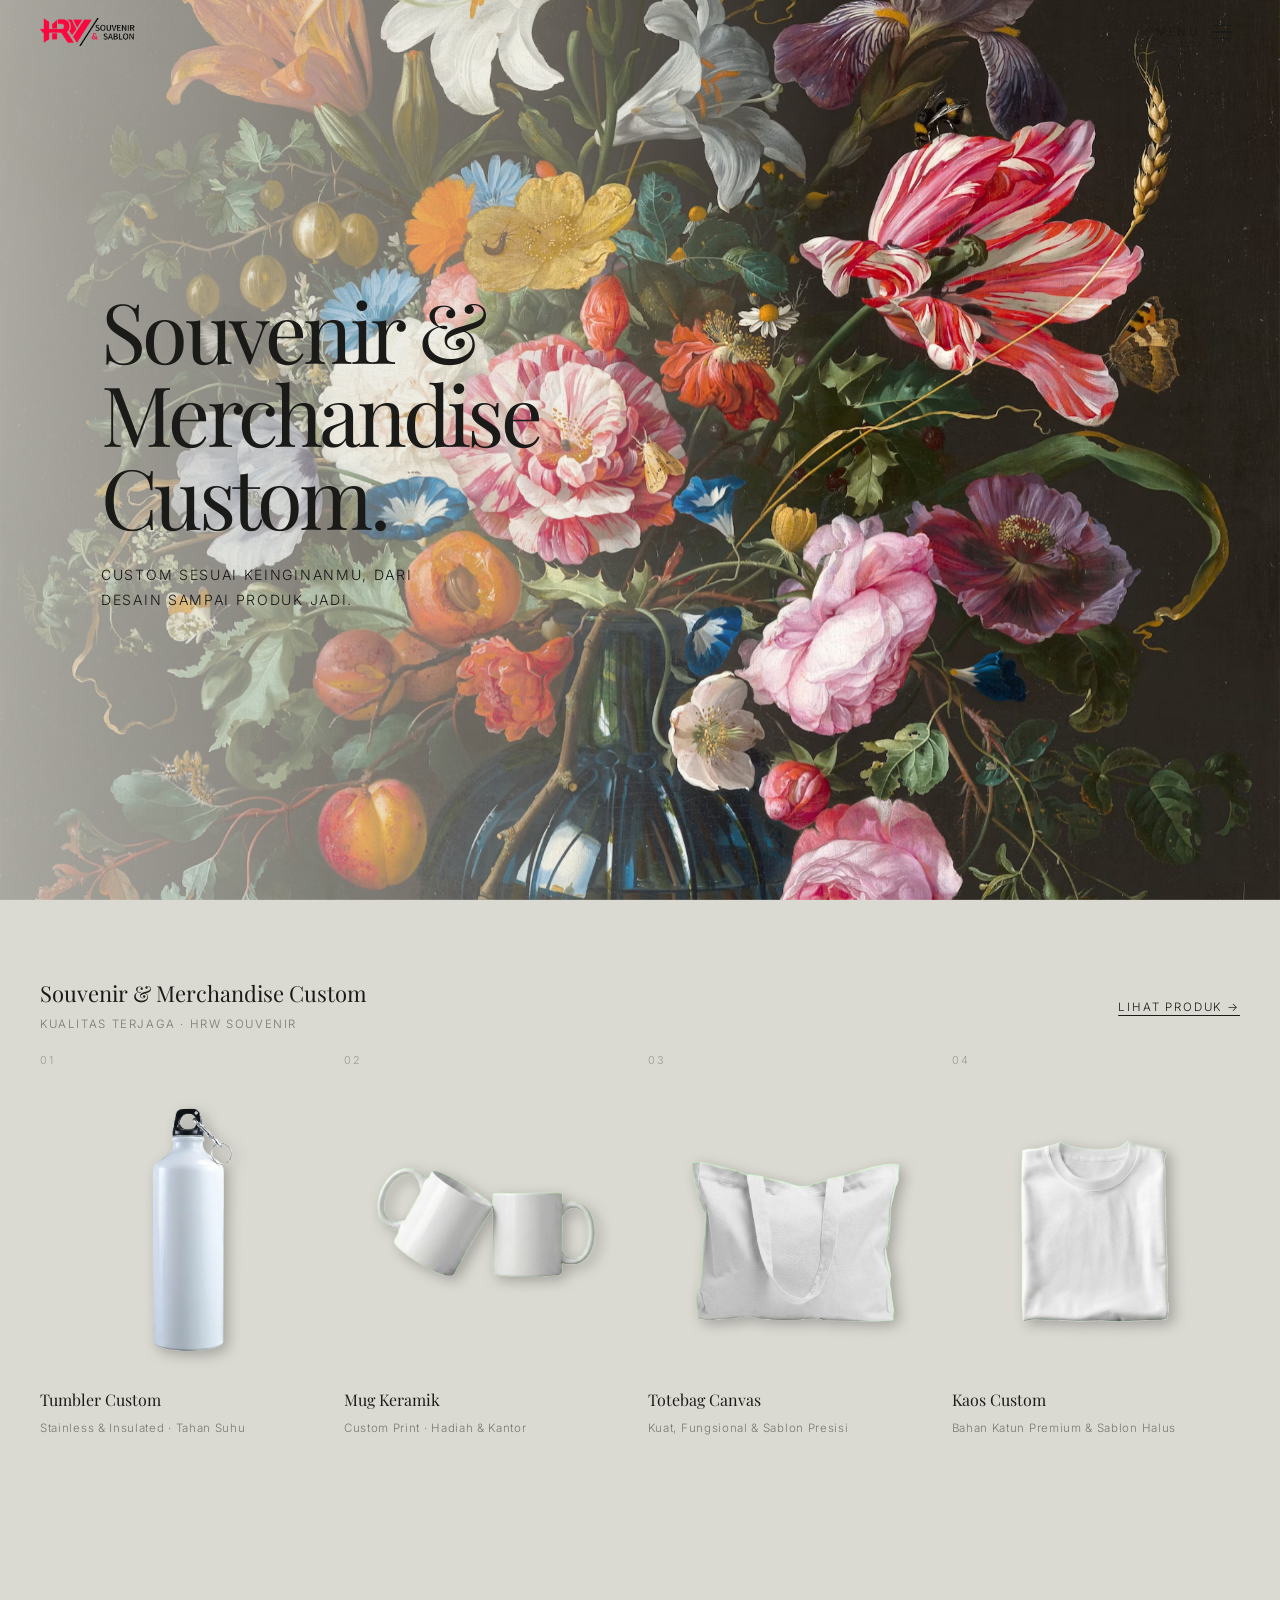
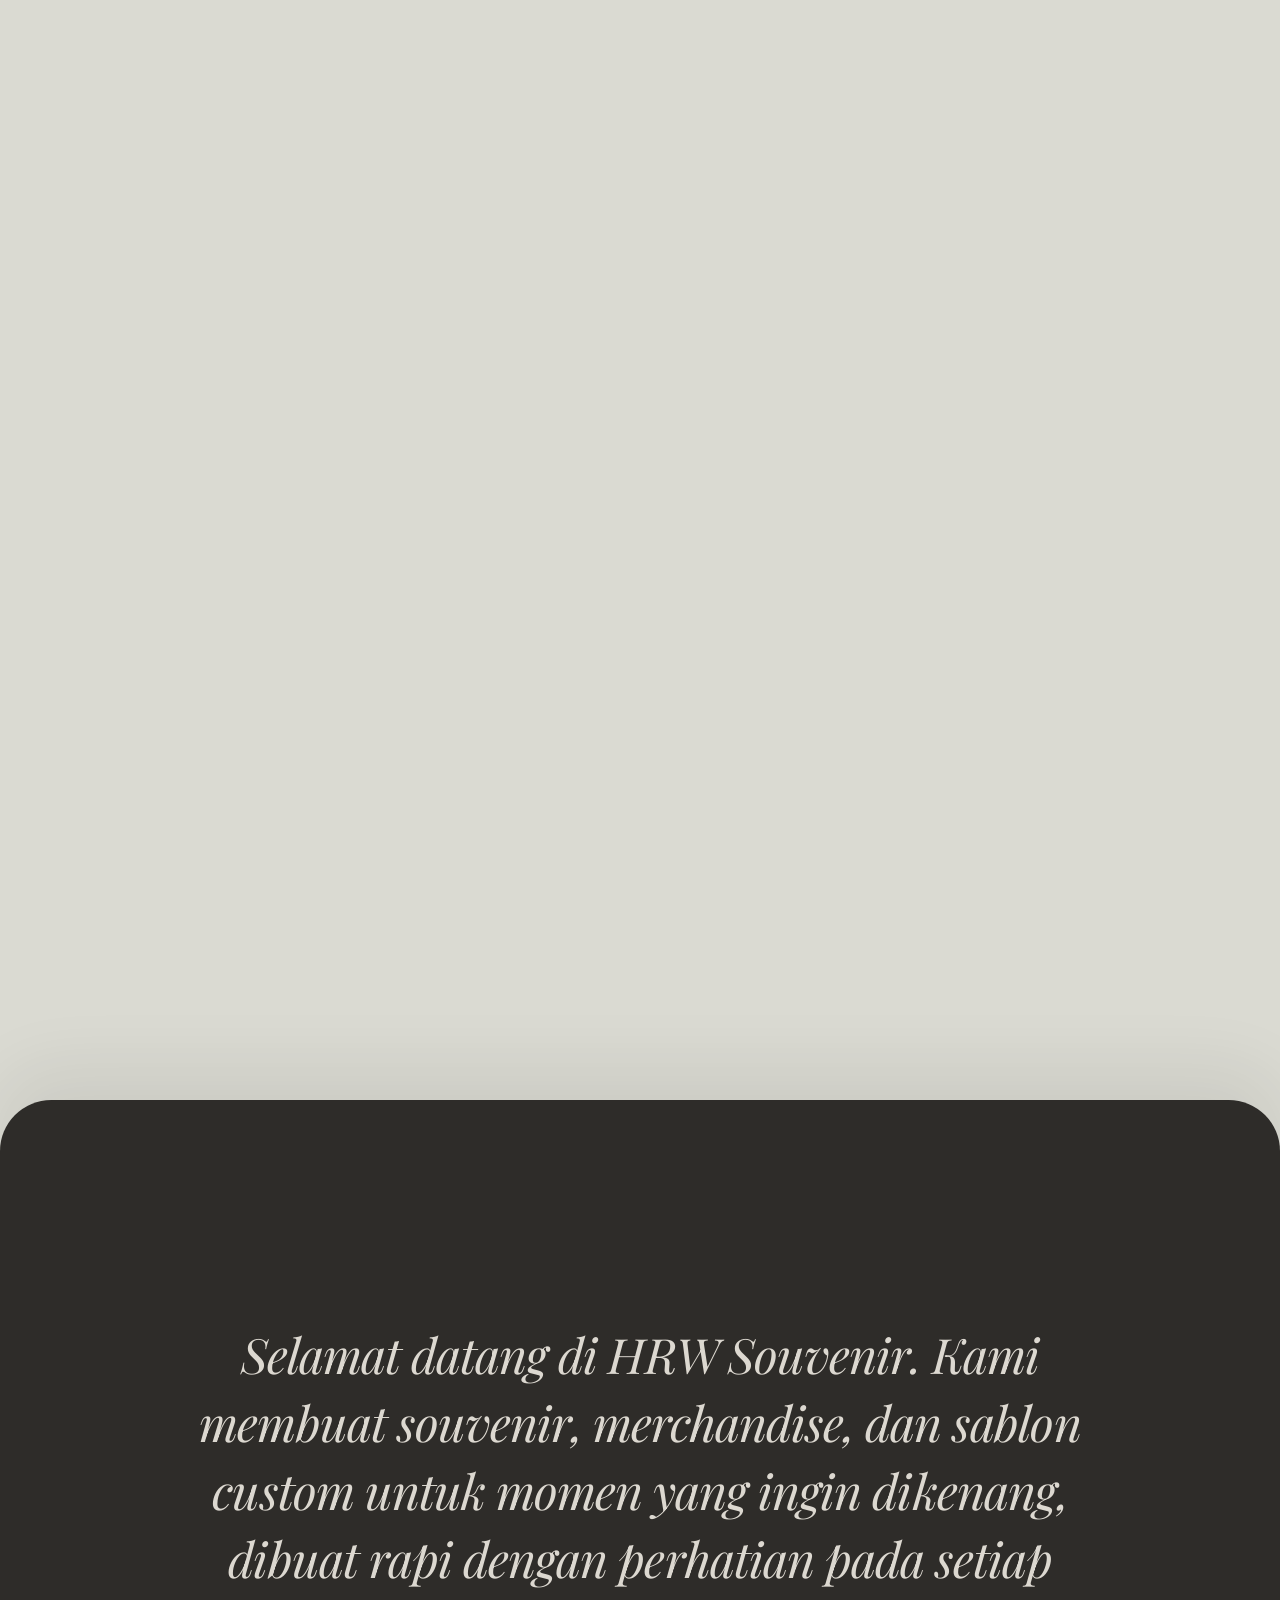
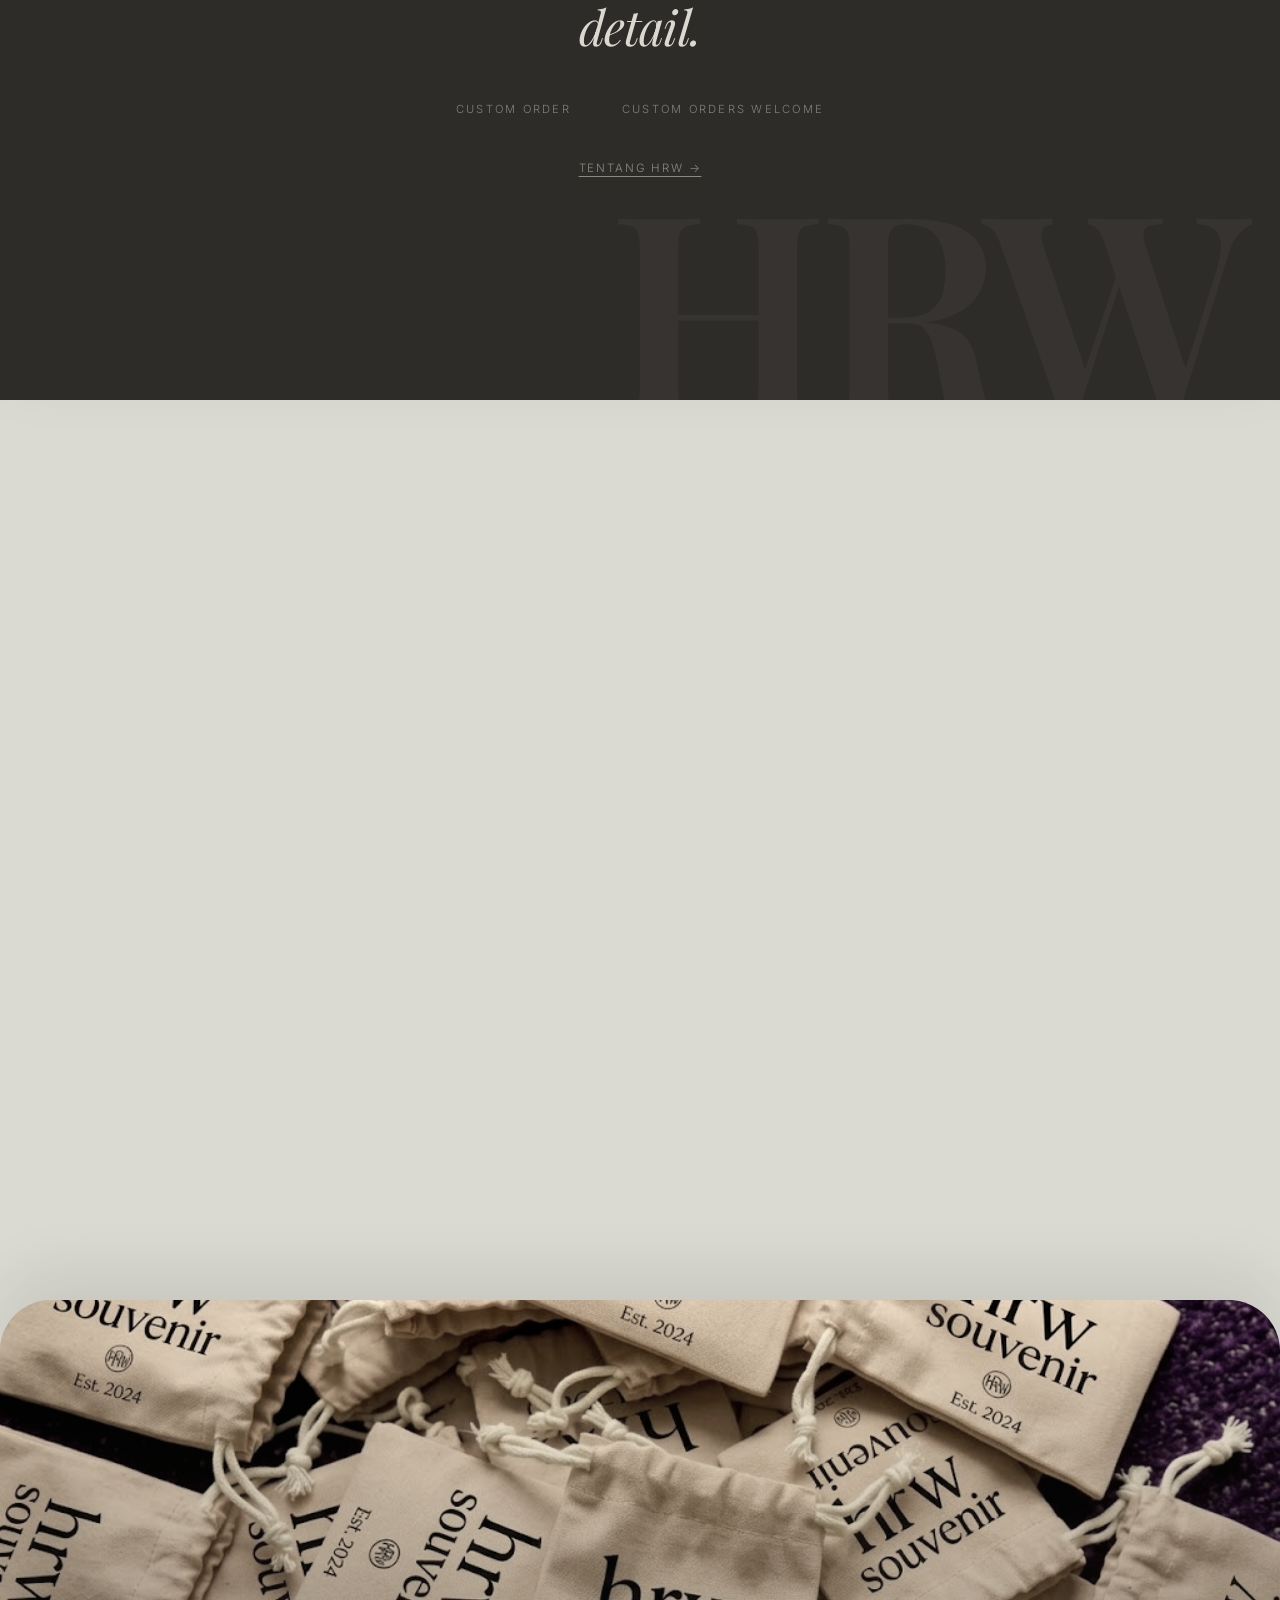
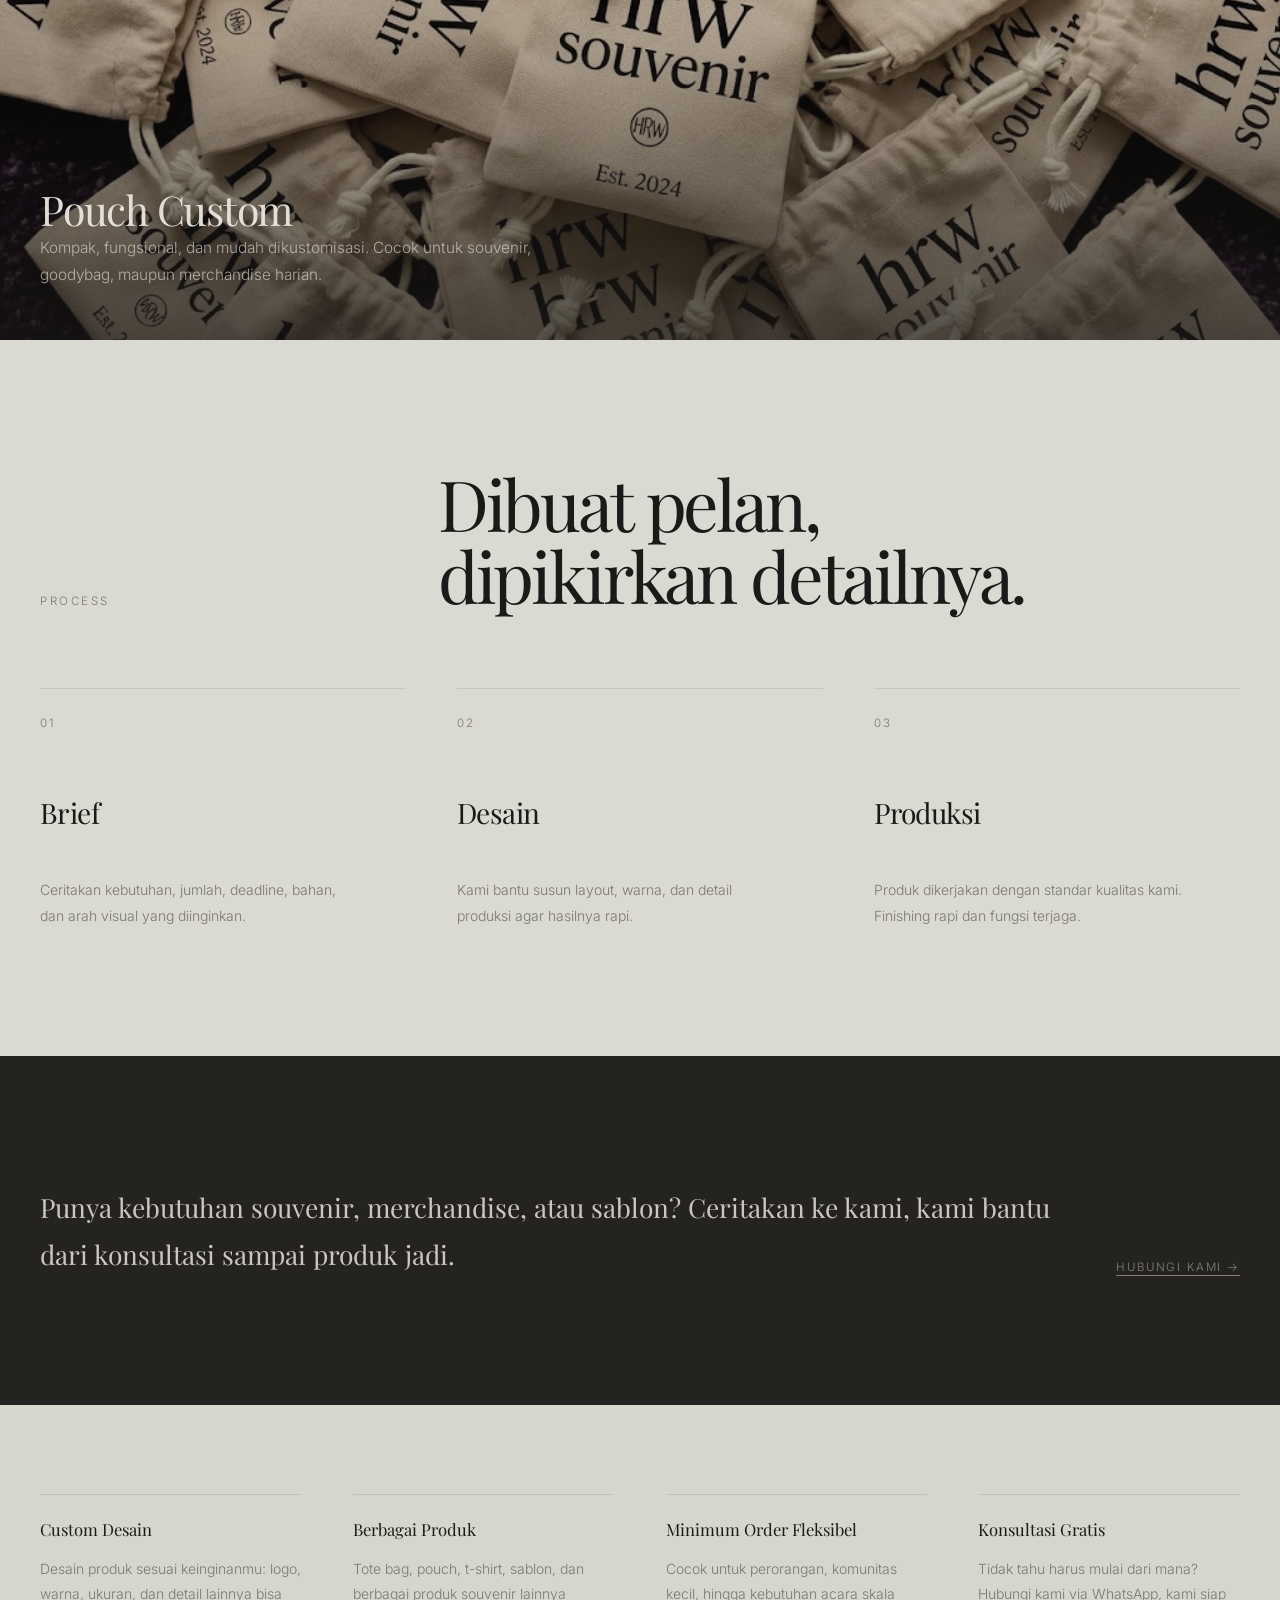
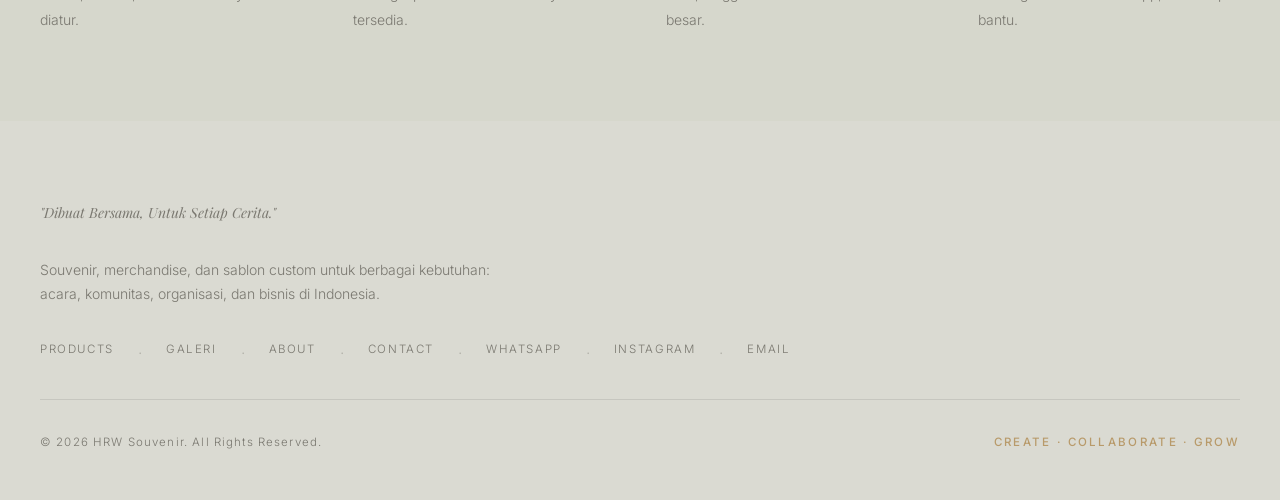
==== commit 3733127b: "update final bos" ====
--- a/index.html
+++ b/index.html
@@ -4,9 +4,9 @@
   <meta charset="UTF-8" />
   <meta name="viewport" content="width=device-width, initial-scale=1.0" />
   <title>HRW Souvenir — Dibuat Bersama, Untuk Setiap Cerita</title>
-  <meta name="description" content="HRW Souvenir menyediakan souvenir, merchandise, dan sablon custom yang dibuat melalui kolaborasi dengan mitra lokal." />
+  <meta name="description" content="HRW Souvenir menyediakan souvenir, merchandise, dan sablon custom berkualitas untuk berbagai kebutuhan — personal, komunitas, dan bisnis." />
   <meta property="og:title" content="HRW Souvenir — Dibuat Bersama, Untuk Setiap Cerita" />
-  <meta property="og:description" content="Souvenir, merchandise, dan sablon custom yang dibuat melalui kolaborasi dengan mitra lokal." />
+  <meta property="og:description" content="Souvenir, merchandise, dan sablon custom berkualitas untuk berbagai kebutuhan." />
   <meta property="og:type" content="website" />
   <link rel="icon" href="./assets/images/logo/logo samping.png" type="image/png" />
   <link rel="stylesheet" href="./css/style.css?v=3.0" />
@@ -40,9 +40,9 @@
       <a href="./pages/contact.html"  class="nav-overlay__link" data-close>Contact</a>
     </nav>
     <div class="nav-overlay__meta">
-      <a href="https://wa.me/6281234567890" target="_blank" class="nav-overlay__meta-link">WhatsApp</a>
-      <a href="https://instagram.com/hrwsouvenir" target="_blank" class="nav-overlay__meta-link">Instagram</a>
-      <a href="mailto:hello@hrwsouvenir.com" class="nav-overlay__meta-link">Email</a>
+      <a href="https://wa.me/6287817109746" target="_blank" class="nav-overlay__meta-link">WhatsApp</a>
+      <a href="https://instagram.com/hrw_souvenir" target="_blank" class="nav-overlay__meta-link">Instagram</a>
+      <a href="mailto:hrwsouvenir@gmail.com" class="nav-overlay__meta-link">Email</a>
     </div>
   </div>
 
@@ -50,8 +50,8 @@
   <section class="hg-hero">
     <div class="hg-hero__bg">
       <img
-        src="./assets/images/products/banner/Instagram story - 1 (1).jpg"
-        alt="HRW Souvenir"
+        src="./assets/images/products/banner/banner.avif"
+        alt="HRW Souvenir — Banner"
         class="hg-hero__bg-img"
         id="hero-img"
         loading="eager"
@@ -61,7 +61,7 @@
       <h1 class="hg-hero__heading">
         Souvenir &amp;<br />Merchandise<br />Custom.
       </h1>
-      <p class="hg-hero__intro">Dibuat rapi bersama mitra lokal — untuk setiap momen dan cerita.</p>
+      <p class="hg-hero__intro">Custom sesuai keinginanmu, dari desain sampai produk jadi.</p>
     </div>
   </section>
 
@@ -74,7 +74,7 @@
       <div class="hg-hero__caption">
         <div class="hg-hero__caption-left">
           <span class="hg-hero__product-name">Souvenir &amp; Merchandise Custom</span>
-          <span class="hg-hero__product-sub">Dibuat bersama mitra lokal · HRW Souvenir</span>
+          <span class="hg-hero__product-sub">Kualitas terjaga · HRW Souvenir</span>
         </div>
         <a href="./pages/products.html" class="hg-hero__cta">Lihat Produk →</a>
       </div>
@@ -135,10 +135,10 @@
         <div class="hg-welcome-dimmer" id="welcome-dimmer"></div>
         <div class="hg-welcome__inner">
           <p class="hg-welcome__text">
-            Selamat datang di HRW Souvenir. Kami membuat souvenir, merchandise, dan sablon custom untuk momen yang ingin dikenang — sederhana, rapi, dibuat bersama dengan perhatian pada detail.
+            Selamat datang di HRW Souvenir. Kami membuat souvenir, merchandise, dan sablon custom untuk momen yang ingin dikenang, dibuat rapi dengan perhatian pada setiap detail.
           </p>
           <div class="hg-welcome__meta">
-            <span>Made with local partners</span>
+            <span>Custom Order</span>
             <span>Custom orders welcome</span>
           </div>
           <a href="./pages/about.html" class="hg-welcome__link">Tentang HRW →</a>
@@ -156,7 +156,7 @@
           <!-- Overlay teks di atas gambar -->
           <div class="hg-feature__overlay">
             <h2 class="hg-feature__heading">Pouch Custom</h2>
-            <p class="hg-feature__desc">Kompak, fungsional, dan mudah dikustomisasi — cocok untuk souvenir, goodybag, maupun merchandise harian.</p>
+            <p class="hg-feature__desc">Kompak, fungsional, dan mudah dikustomisasi. Cocok untuk souvenir, goodybag, maupun merchandise harian.</p>
           </div>
         </div>
       </div>
@@ -184,7 +184,7 @@
         <article class="hg-process__item reveal reveal-delay-2">
           <span class="hg-process__num">03</span>
           <h3>Produksi</h3>
-          <p>Produk dibuat bersama mitra lokal dengan perhatian pada finishing dan fungsi.</p>
+          <p>Produk dikerjakan dengan standar kualitas kami. Finishing rapi dan fungsi terjaga.</p>
         </article>
       </div>
     </div>
@@ -194,7 +194,7 @@
   <section class="hg-statement">
     <div class="hg-statement__inner reveal">
       <p class="hg-statement__text">
-        Punya kebutuhan souvenir, merchandise, atau sablon? Ceritakan ke kami — kami bantu dari konsultasi sampai produk jadi.
+        Punya kebutuhan souvenir, merchandise, atau sablon? Ceritakan ke kami, kami bantu dari konsultasi sampai produk jadi.
       </p>
       <a href="./pages/contact.html" class="hg-statement__link">Hubungi Kami →</a>
     </div>
@@ -205,7 +205,7 @@
     <div class="hg-trust__inner">
       <div class="hg-trust__item reveal">
         <p class="hg-trust__title">Custom Desain</p>
-        <p class="hg-trust__desc">Desain produk sesuai keinginanmu — logo, warna, ukuran, dan detail lainnya bisa diatur.</p>
+        <p class="hg-trust__desc">Desain produk sesuai keinginanmu: logo, warna, ukuran, dan detail lainnya bisa diatur.</p>
       </div>
       <div class="hg-trust__item reveal reveal-delay-1">
         <p class="hg-trust__title">Berbagai Produk</p>
@@ -217,7 +217,7 @@
       </div>
       <div class="hg-trust__item reveal reveal-delay-3">
         <p class="hg-trust__title">Konsultasi Gratis</p>
-        <p class="hg-trust__desc">Tidak tahu harus mulai dari mana? Hubungi kami via WhatsApp — kami siap bantu.</p>
+        <p class="hg-trust__desc">Tidak tahu harus mulai dari mana? Hubungi kami via WhatsApp, kami siap bantu.</p>
       </div>
     </div>
   </div>
@@ -226,7 +226,7 @@
   <footer class="footer" id="contact">
     <div class="footer__inner">
       <p class="footer__tagline">"Dibuat Bersama, Untuk Setiap Cerita."</p>
-      <p class="footer__desc">Souvenir, merchandise, dan sablon custom untuk berbagai kebutuhan — acara, komunitas, organisasi, dan bisnis di Indonesia.</p>
+      <p class="footer__desc">Souvenir, merchandise, dan sablon custom untuk berbagai kebutuhan: acara, komunitas, organisasi, dan bisnis di Indonesia.</p>
       <div class="footer__links">
         <a href="./pages/products.html" class="footer__link">Products</a>
         <span class="footer__sep">&middot;</span>
@@ -236,11 +236,11 @@
         <span class="footer__sep">&middot;</span>
         <a href="./pages/contact.html"  class="footer__link">Contact</a>
         <span class="footer__sep">&middot;</span>
-        <a href="https://wa.me/6281234567890" target="_blank" class="footer__link">WhatsApp</a>
-        <span class="footer__sep">&middot;</span>
-        <a href="https://instagram.com/hrwsouvenir" target="_blank" class="footer__link">Instagram</a>
-        <span class="footer__sep">&middot;</span>
-        <a href="mailto:hello@hrwsouvenir.com" class="footer__link">Email</a>
+        <a href="https://wa.me/6287817109746" target="_blank" class="footer__link">WhatsApp</a>
+        <span class="footer__sep">&middot;</span>
+        <a href="https://instagram.com/hrw_souvenir" target="_blank" class="footer__link">Instagram</a>
+        <span class="footer__sep">&middot;</span>
+        <a href="mailto:hrwsouvenir@gmail.com" class="footer__link">Email</a>
       </div>
       <div class="footer__bottom">
         <p class="footer__copy">&copy; <span id="footer-year">2026</span> HRW Souvenir. All Rights Reserved.</p>
--- a/css/style.css
+++ b/css/style.css
@@ -77,7 +77,7 @@
 .navbar { position:fixed; top:0; left:0; right:0; height:var(--navbar-h); z-index:1000; display:flex; align-items:center; padding:0 var(--pad); }
 .navbar__inner { display:flex; align-items:center; justify-content:space-between; width:100%; max-width:var(--container); margin:0 auto; }
 .navbar__logo img { height:28px; width:auto; display:block; }
-.navbar__toggle { font-size:var(--text-xs); font-weight:400; letter-spacing:0.2em; text-transform:uppercase; color:var(--color-dark); display:flex; align-items:center; gap:var(--space-3); padding:var(--space-2); transition:opacity 0.2s; }
+.navbar__toggle { font-size:var(--text-xs); font-weight:400; letter-spacing:0.2em; text-transform:uppercase;  display:flex; align-items:center; gap:var(--space-3); padding:var(--space-2); transition:opacity 0.2s; color:var(--color-dark); }
 .navbar__toggle:hover { opacity:0.5; }
 .navbar__toggle-bars { display:flex; flex-direction:column; gap:5px; }
 .navbar__toggle-bars span { display:block; width:20px; height:1.5px; background:var(--color-dark); transition:transform 0.35s var(--ease-out), opacity 0.25s ease; transform-origin:center; }
@@ -97,12 +97,13 @@
 
 /* Hero */
 .hg-hero { position:relative; width:100%; height:100vh; min-height:580px; padding-top:var(--navbar-h); overflow:hidden; isolation:isolate; }
+.hg-hero::before { content:""; position:absolute; inset:0; z-index:1; background:linear-gradient(to right, rgba(218,218,210,0.72) 0%, rgba(218,218,210,0.35) 40%, transparent 65%); pointer-events:none; }
 .hg-hero__bg { position:absolute; inset:0; z-index:0; }
 .hg-hero__bg-img { width:100%; height:100%; object-fit:cover; object-position:right center; display:block; will-change:transform; }
 .hg-hero::after { content:''; position:absolute; inset:0; z-index:1; background-image:url("data:image/svg+xml,%3Csvg viewBox='0 0 200 200' xmlns='http://www.w3.org/2000/svg'%3E%3Cfilter id='n'%3E%3CfeTurbulence type='fractalNoise' baseFrequency='0.85' numOctaves='4' stitchTiles='stitch'/%3E%3C/filter%3E%3Crect width='100%25' height='100%25' filter='url(%23n)'/%3E%3C/svg%3E"); background-repeat:repeat; background-size:180px 180px; opacity:0.022; pointer-events:none; }
 .hg-hero__content { position:absolute; z-index:2; top:50%; left:25%; transform:translate(-50%,-50%); max-width:min(520px,45vw); }
 .hg-hero__heading { font-family:var(--font-serif); font-size:clamp(3.2rem,6.5vw,7rem); font-weight:400; color:var(--color-dark); line-height:1.0; letter-spacing:-0.045em; font-feature-settings:"liga" 1,"kern" 1; }
-.hg-hero__intro { margin-top:var(--space-6); max-width:320px; font-size:clamp(0.72rem,0.95vw,0.85rem); line-height:1.8; letter-spacing:0.12em; text-transform:uppercase; color:var(--color-muted); }
+.hg-hero__intro { margin-top:var(--space-6); max-width:320px; font-size:clamp(0.78rem,1.1vw,0.95rem); line-height:1.8; letter-spacing:0.12em; text-transform:uppercase; color:var(--color-dark); }
 .hg-hero__caption { position:relative; z-index:5; display:flex; align-items:center; justify-content:space-between; padding:var(--space-4) var(--pad) var(--space-4); background:transparent; gap:var(--space-8); }
 .hg-hero__caption-left { display:flex; flex-direction:column; gap:var(--space-2); }
 .hg-hero__product-name { font-family:var(--font-serif); font-size:var(--text-lg); font-weight:400; color:var(--color-dark); line-height:1.2; }
@@ -116,8 +117,8 @@
 .hg-products { display:grid; grid-template-columns:repeat(4,1fr); gap:clamp(0.5rem,1.2vw,1.5rem); padding:0 var(--pad); align-items:start; }
 .hg-product { display:block; position:relative; background:transparent; -webkit-tap-highlight-color:transparent; }
 .hg-product__number { display:block; margin-bottom:var(--space-3); font-size:0.68rem; letter-spacing:0.2em; color:rgba(26,26,24,0.32); }
-.hg-product__img-wrap { position:relative; width:100%; aspect-ratio:1/1; overflow:hidden; background:rgba(255,255,255,0.08); box-shadow:0 16px 48px rgba(26,26,24,0.05); }
-.hg-product__img { width:100%; height:100%; object-fit:cover; transition:opacity 0.5s ease; mix-blend-mode:multiply; }
+.hg-product__img-wrap { position:relative; width:100%; aspect-ratio:1/1; overflow:hidden; background:var(--color-bg); }
+.hg-product__img { width:100%; height:100%; object-fit:cover; transition:opacity 0.5s ease; }
 @media (hover:hover) and (pointer:fine) {
   .hg-product:hover .hg-product__img--default { opacity:0; }
   .hg-product:hover .hg-product__img--hover { opacity:1; }
@@ -335,7 +336,7 @@
   .hg-hero__bg-img { transition: none; }
   .hg-hero__content { top:auto; bottom:clamp(3rem,9vw,5rem); left:var(--pad); right:auto; transform:none; max-width:88vw; }
   .hg-hero__heading { font-size:clamp(3rem,12vw,4.5rem); }
-  .hg-hero__intro { max-width:280px; margin-top:var(--space-4); }
+  .hg-hero__intro { max-width:280px; margin-top:var(--space-4); color:var(--color-dark); font-size:clamp(0.75rem,2.8vw,0.88rem); }
   .hg-hero__caption { flex-direction:column; align-items:flex-start; gap:var(--space-3); }
   .hg-products { grid-template-columns:repeat(2,1fr); gap:clamp(0.75rem,4vw,1.25rem); padding-top:var(--space-8); }
   .hg-products-pin { height:320vh; }
@@ -740,8 +741,8 @@
 
 /* Navbar logo — putihkan di halaman gelap */
 .about-dark .navbar__logo img { filter: invert(1) brightness(0.85); }
-.about-dark .navbar__toggle { color: rgba(235,231,222,0.8); }
-.about-dark .navbar__toggle-bars span { background: rgba(235,231,222,0.8); }
+.about-dark .navbar__toggle { color:rgba(235,231,222,0.85); }
+.about-dark .navbar__toggle-bars span { background:rgba(235,231,222,0.85); }
 
 /* Responsive */
 @media (max-width: 768px) {
@@ -1410,4 +1411,41 @@
 }
 
 /* --- Footer logo konsistensi --- */
-.footer__logo { display: none; }+.footer__logo { display: none; }
+/* Mobile swipe mode — stage fixed, wrap overflow hidden */
+@media (max-width: 768px) {
+  .asc-wrap {
+    height: 100vh !important;
+    overflow: hidden !important;
+    position: relative;
+  }
+
+  .asc-stage {
+    position: fixed;
+    top: 0;
+    left: 0;
+    right: 0;
+    bottom: 0;
+    height: 100vh;
+  }
+
+  /* Dots tampil di mobile untuk navigasi */
+  .asc-dots {
+    display: flex !important;
+    right: clamp(0.75rem,2vw,1.25rem);
+  }
+
+  /* Panel aktif tidak overflow */
+  .asc-panel.is-active {
+    overflow-y: auto;
+    -webkit-overflow-scrolling: touch;
+  }
+}
+
+/* Navbar theme switching — home only */
+.navbar--light .navbar__toggle { color: var(--color-dark); }
+.navbar--light .navbar__toggle-bars span { background: var(--color-dark); }
+
+.navbar--dark .navbar__toggle { color: rgba(235,231,222,0.9); }
+.navbar--dark .navbar__toggle-bars span { background: rgba(235,231,222,0.9); }
+.navbar--dark .navbar__logo img { filter: invert(1) brightness(0.9); }
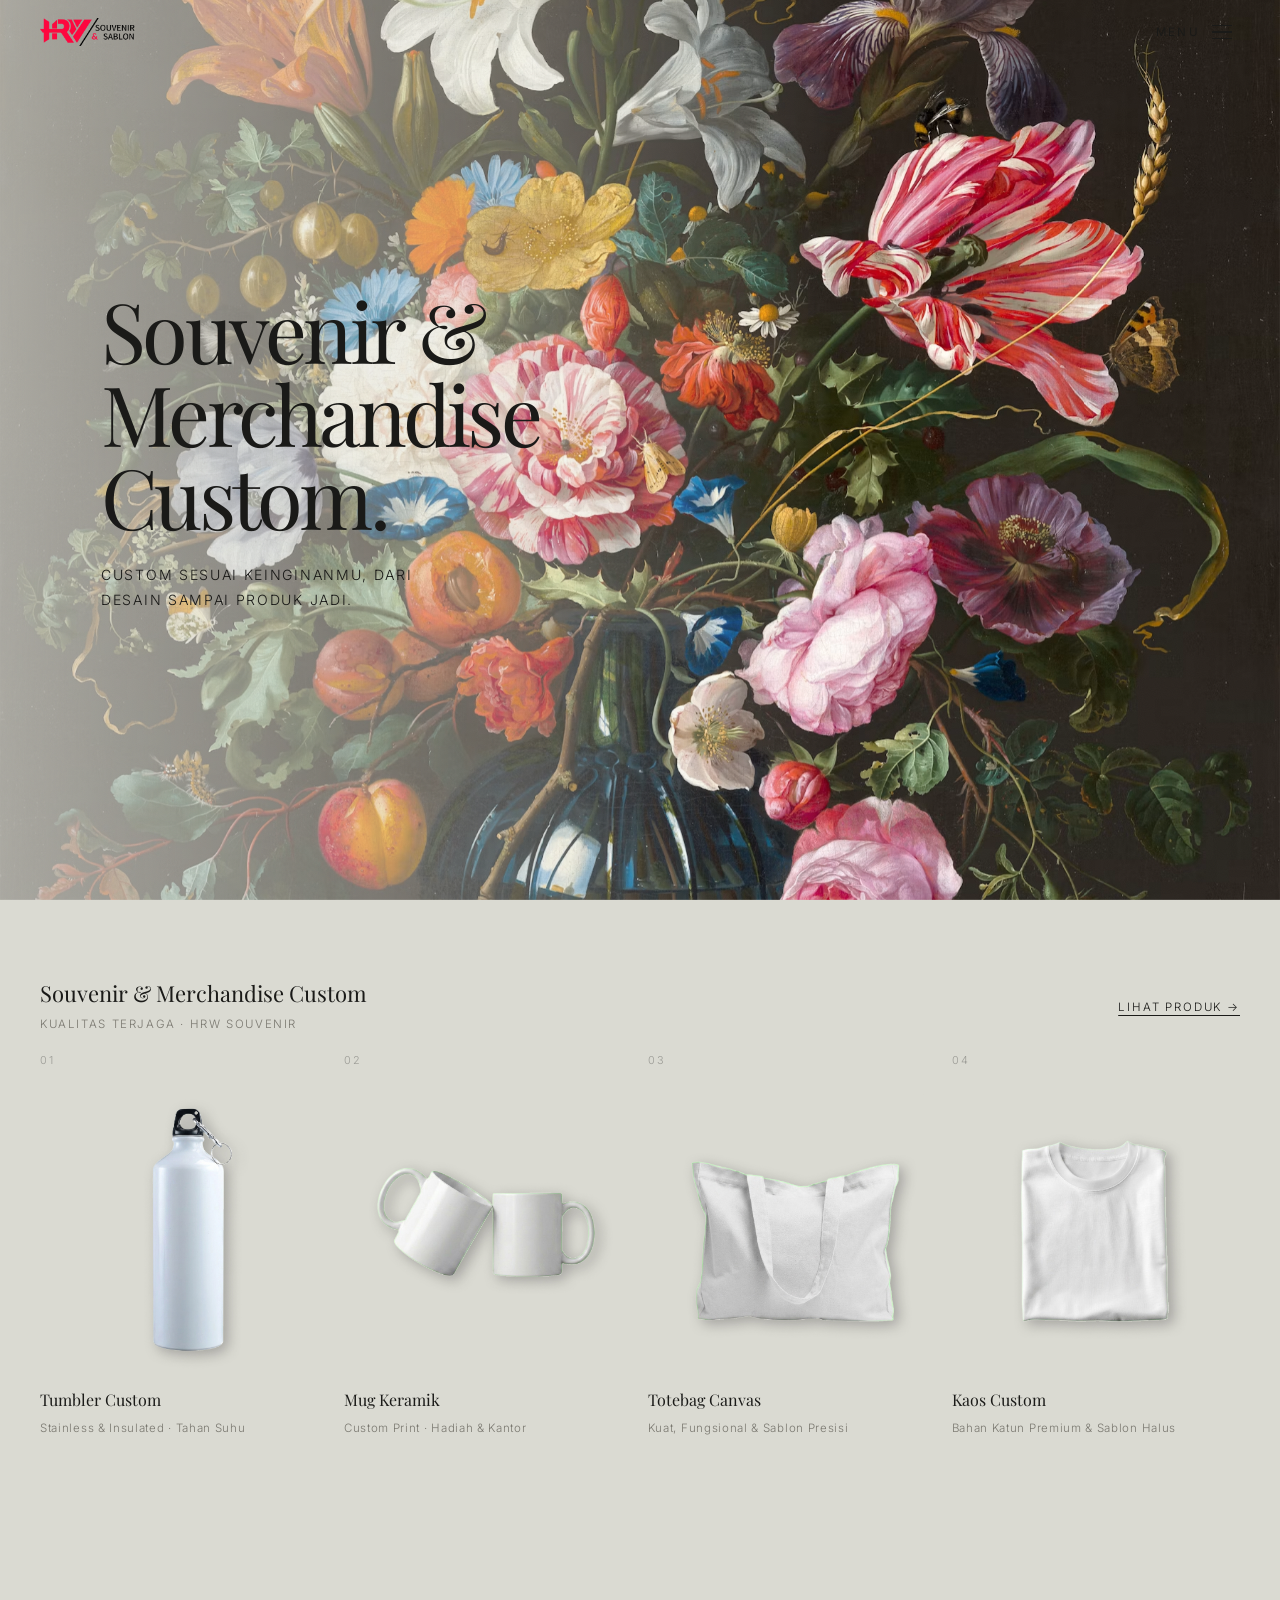
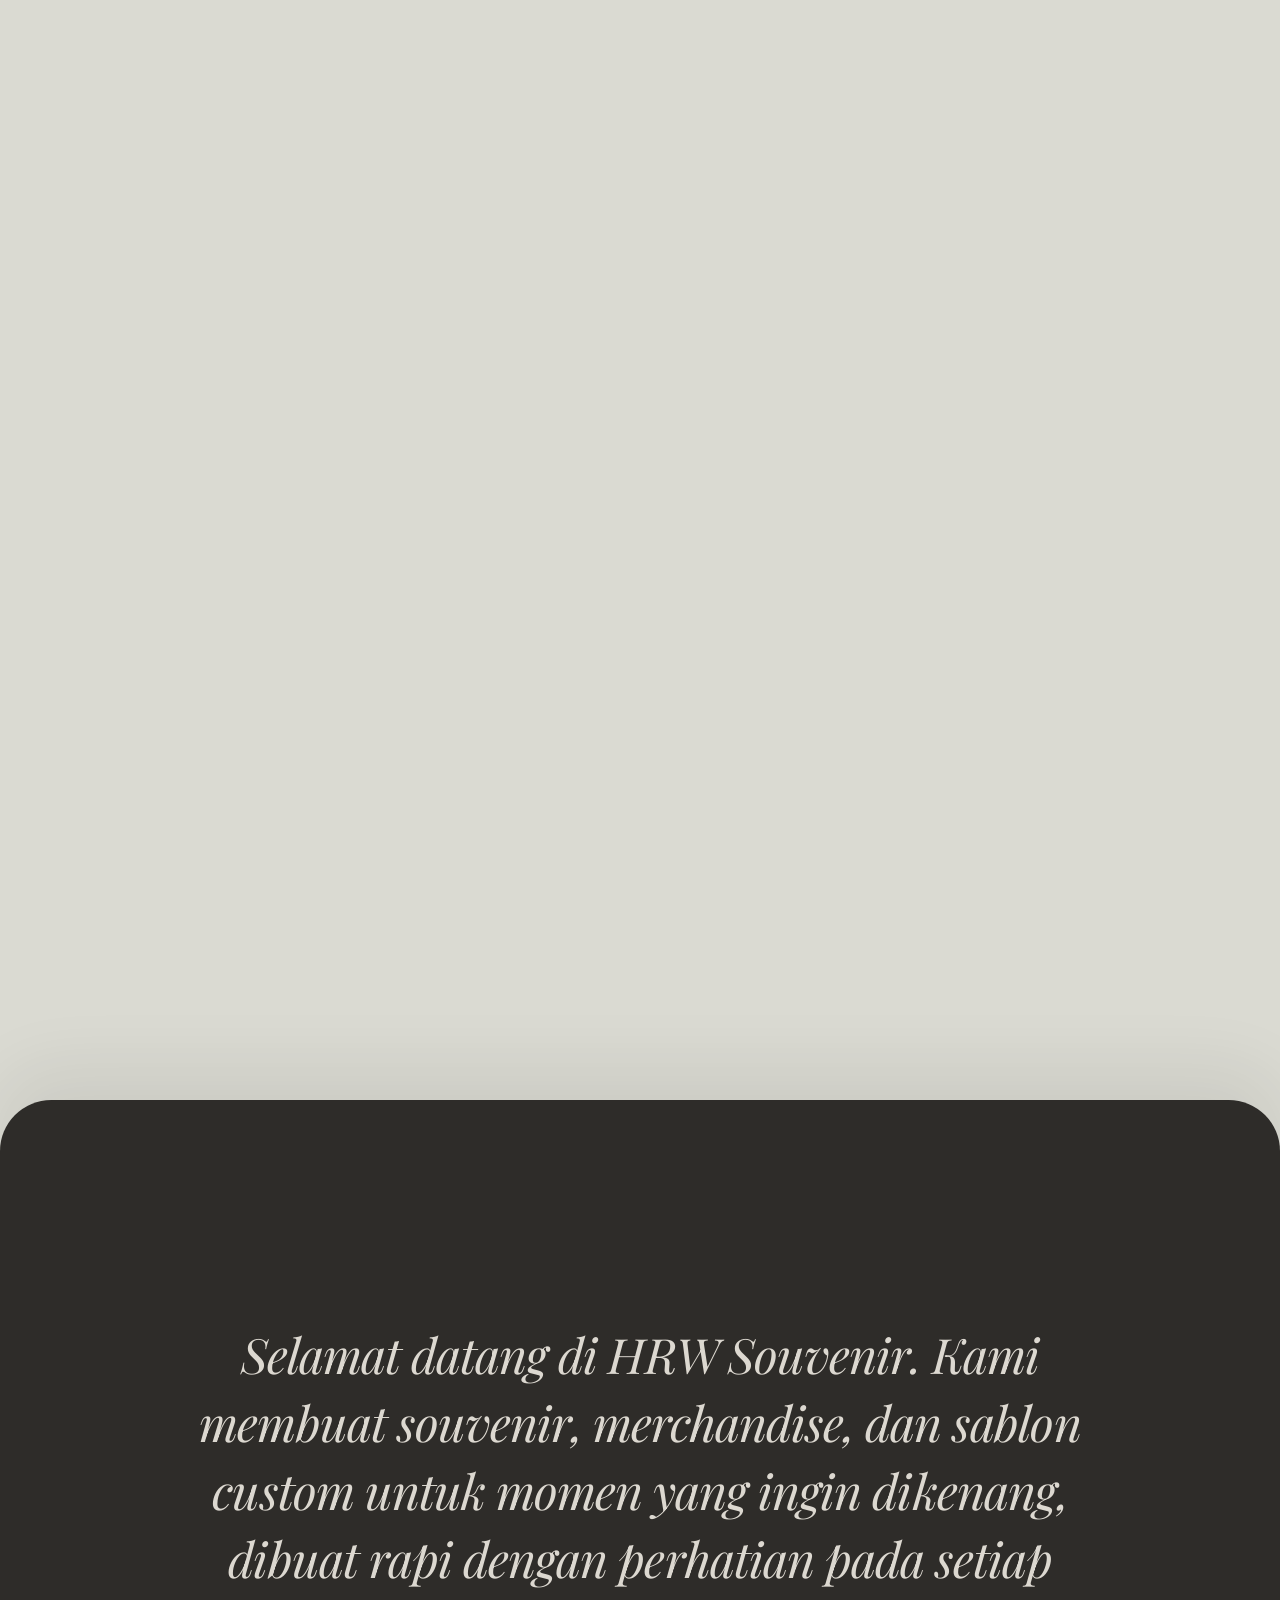
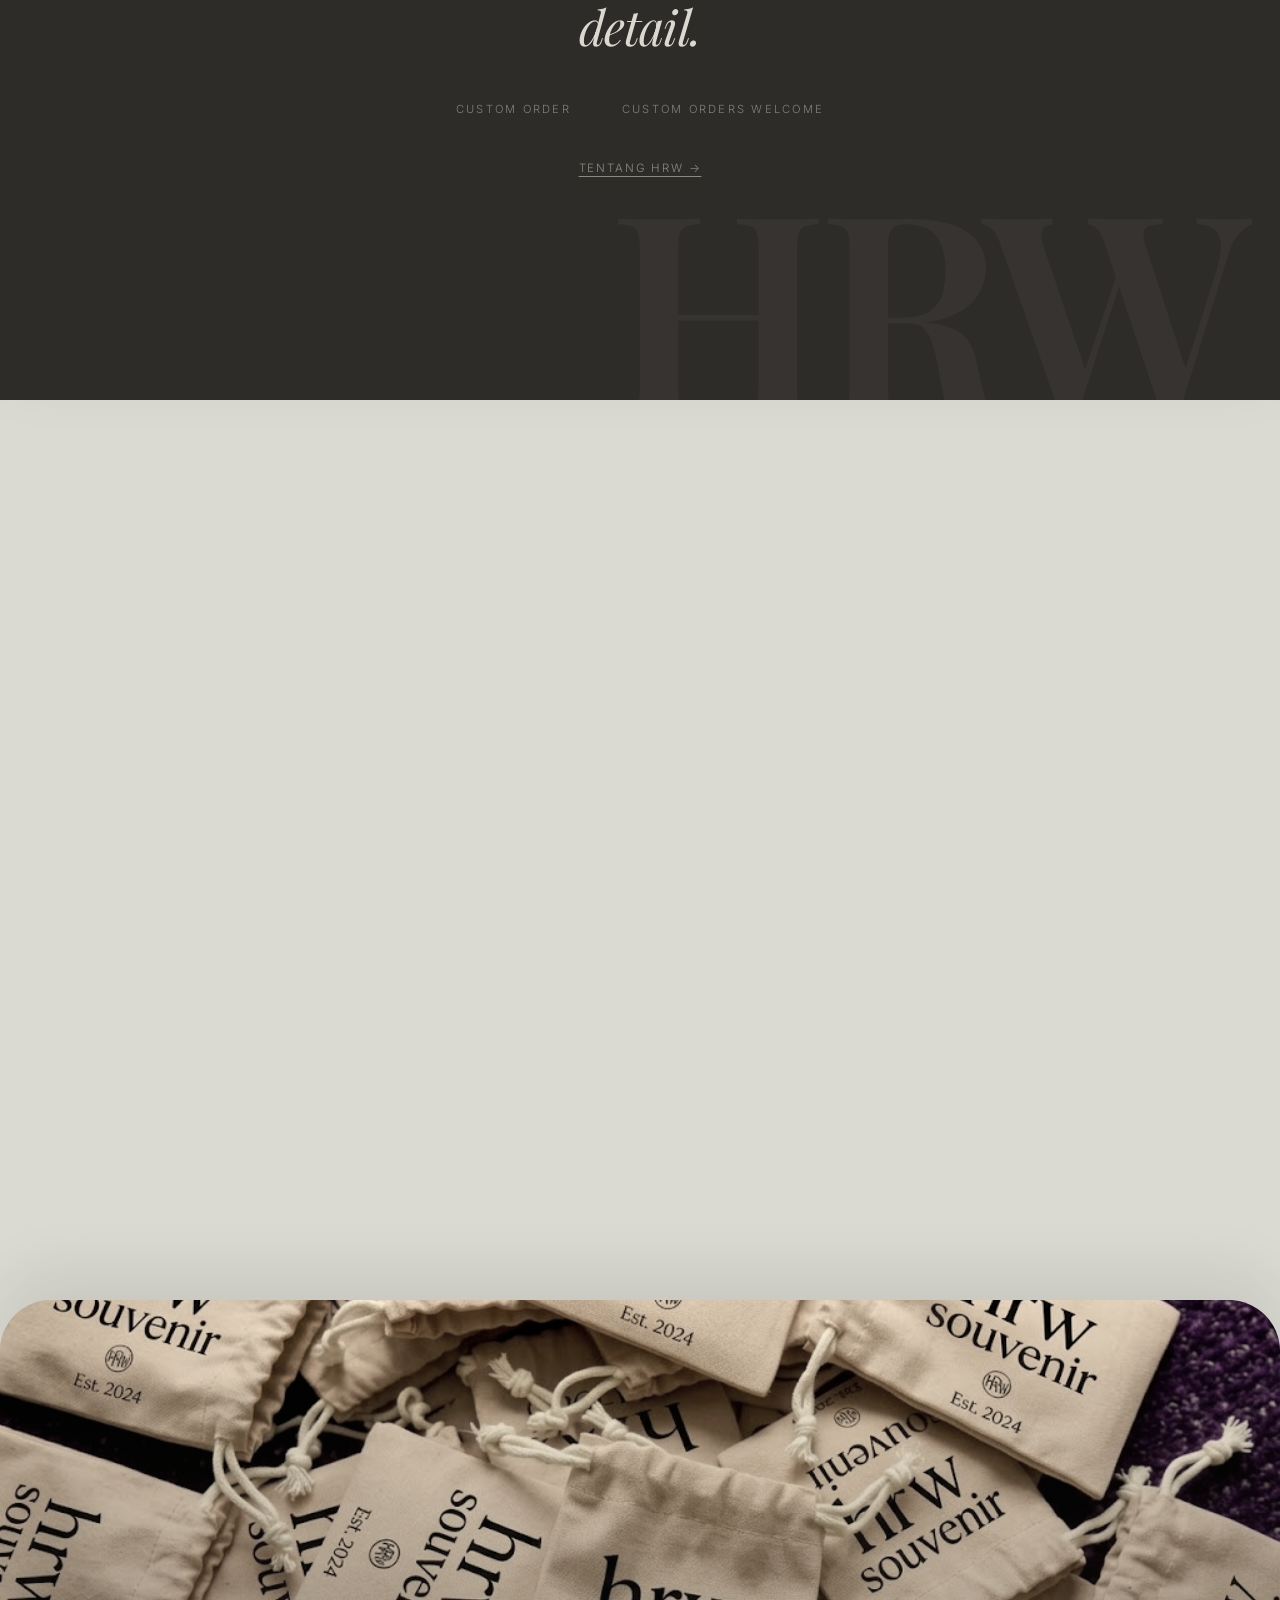
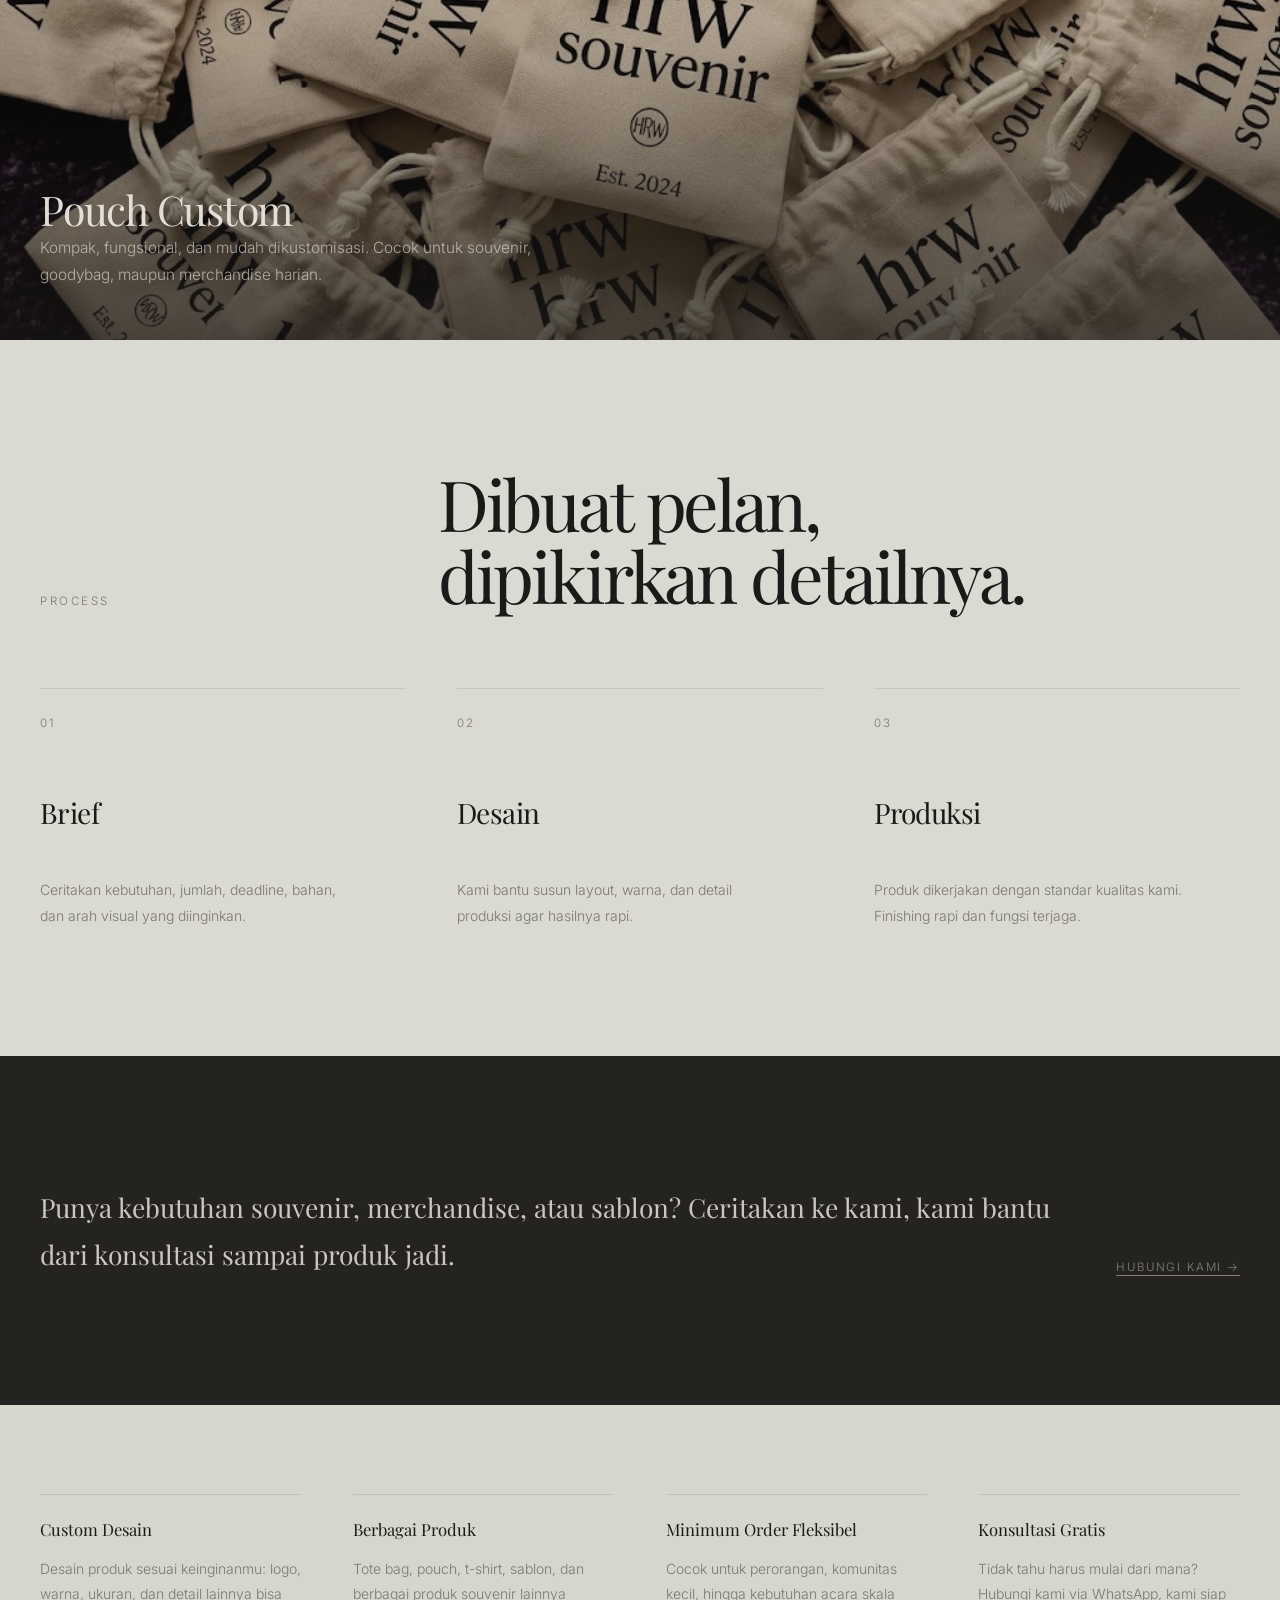
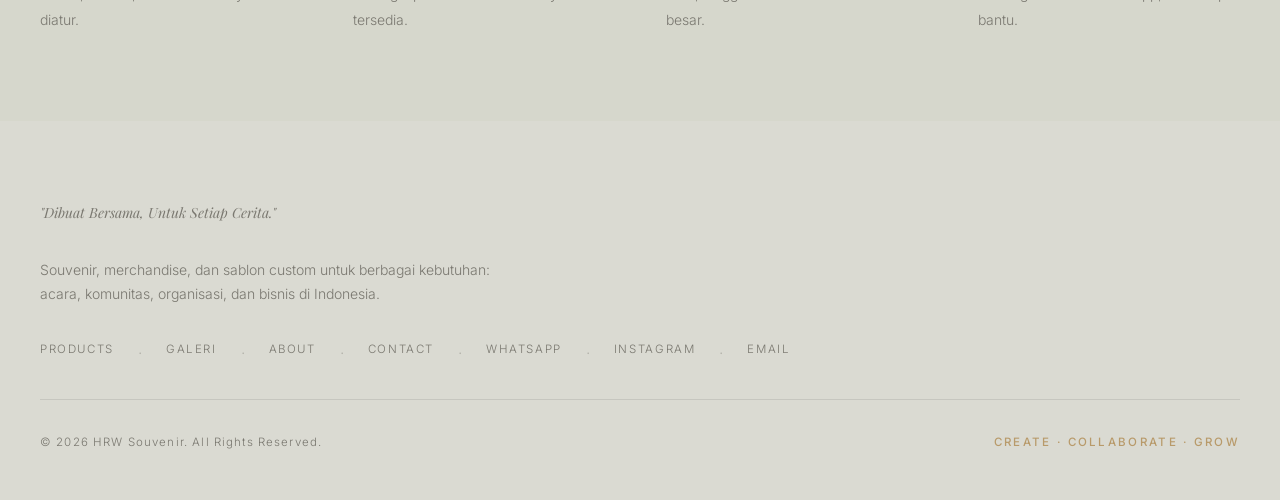
==== commit e3bdaec1: "update final bos" ====
--- a/index.html
+++ b/index.html
@@ -8,7 +8,7 @@
   <meta property="og:title" content="HRW Souvenir — Dibuat Bersama, Untuk Setiap Cerita" />
   <meta property="og:description" content="Souvenir, merchandise, dan sablon custom berkualitas untuk berbagai kebutuhan." />
   <meta property="og:type" content="website" />
-  <link rel="icon" href="./assets/images/logo/logo samping.png" type="image/png" />
+  <link rel="icon" href="./assets/images/logo/logo lingkaran.png" type="image/png" />
   <link rel="stylesheet" href="./css/style.css?v=3.0" />
 </head>
 <body>
